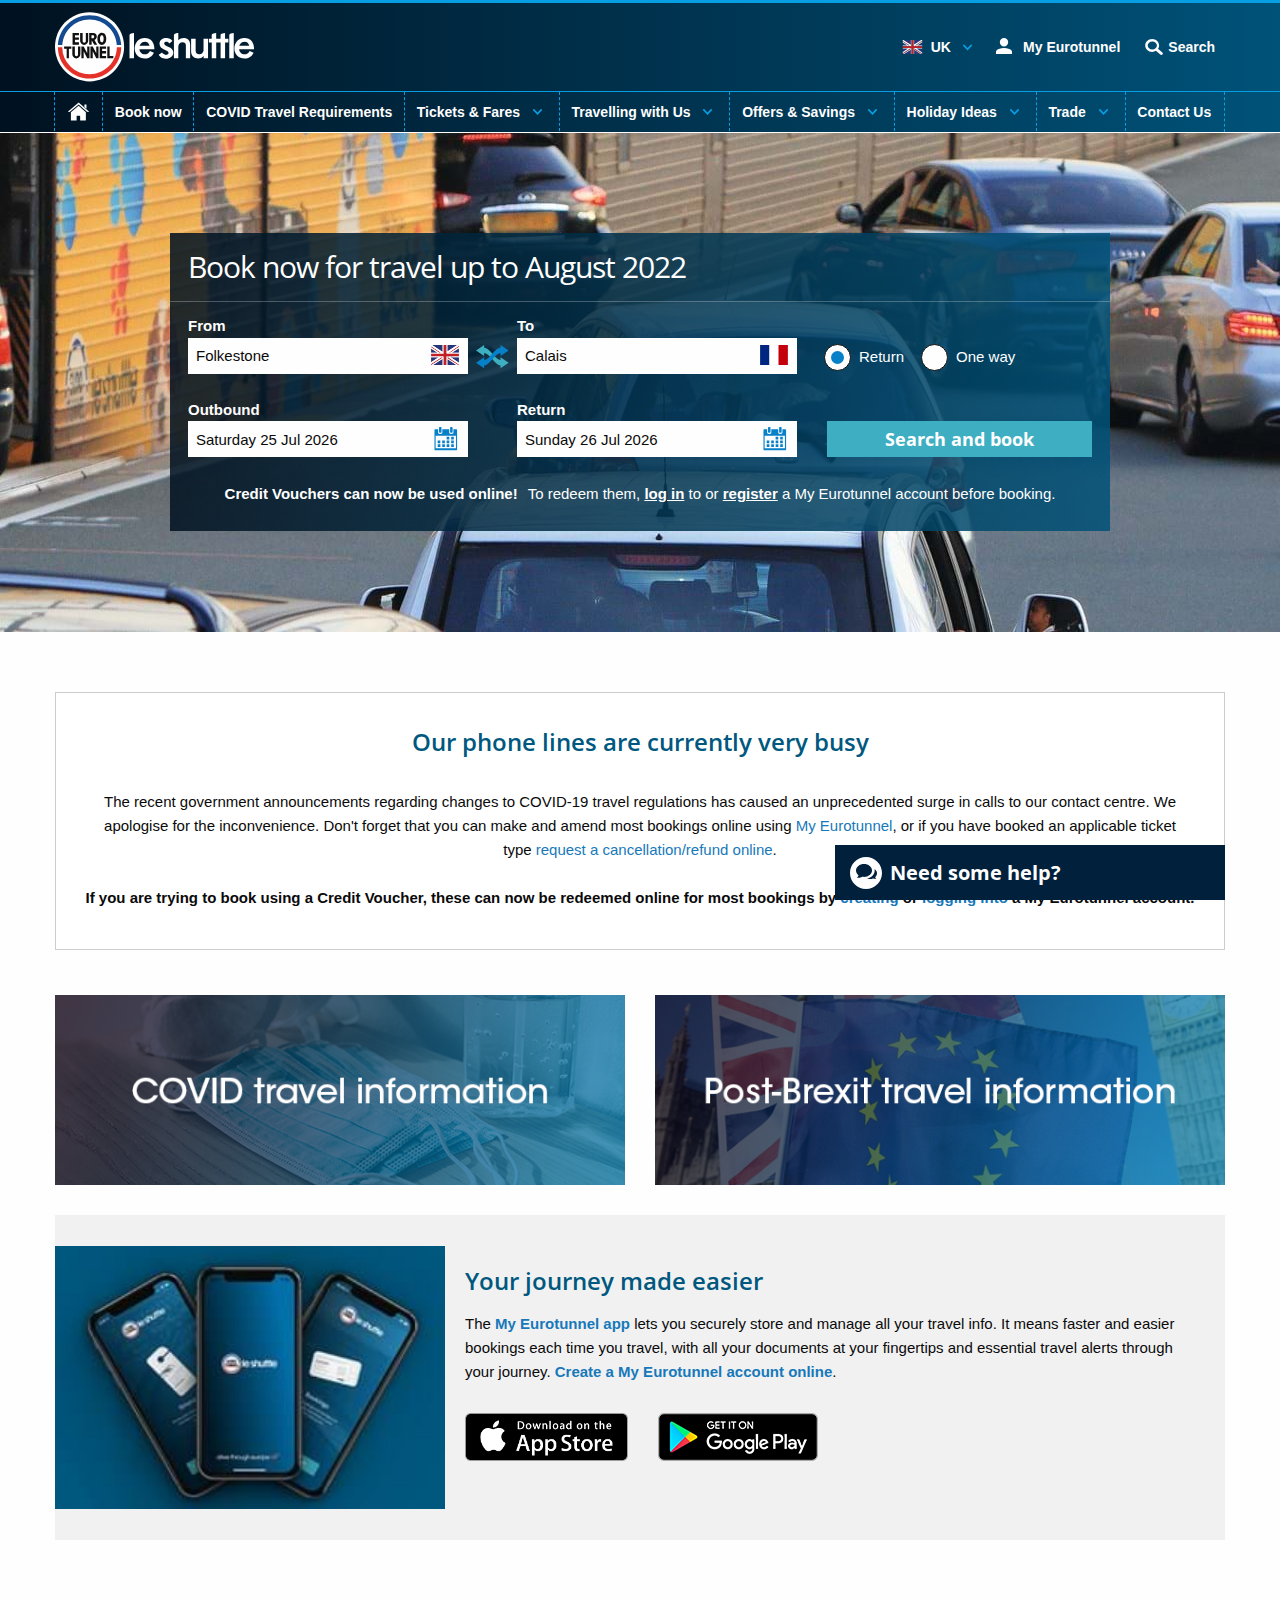
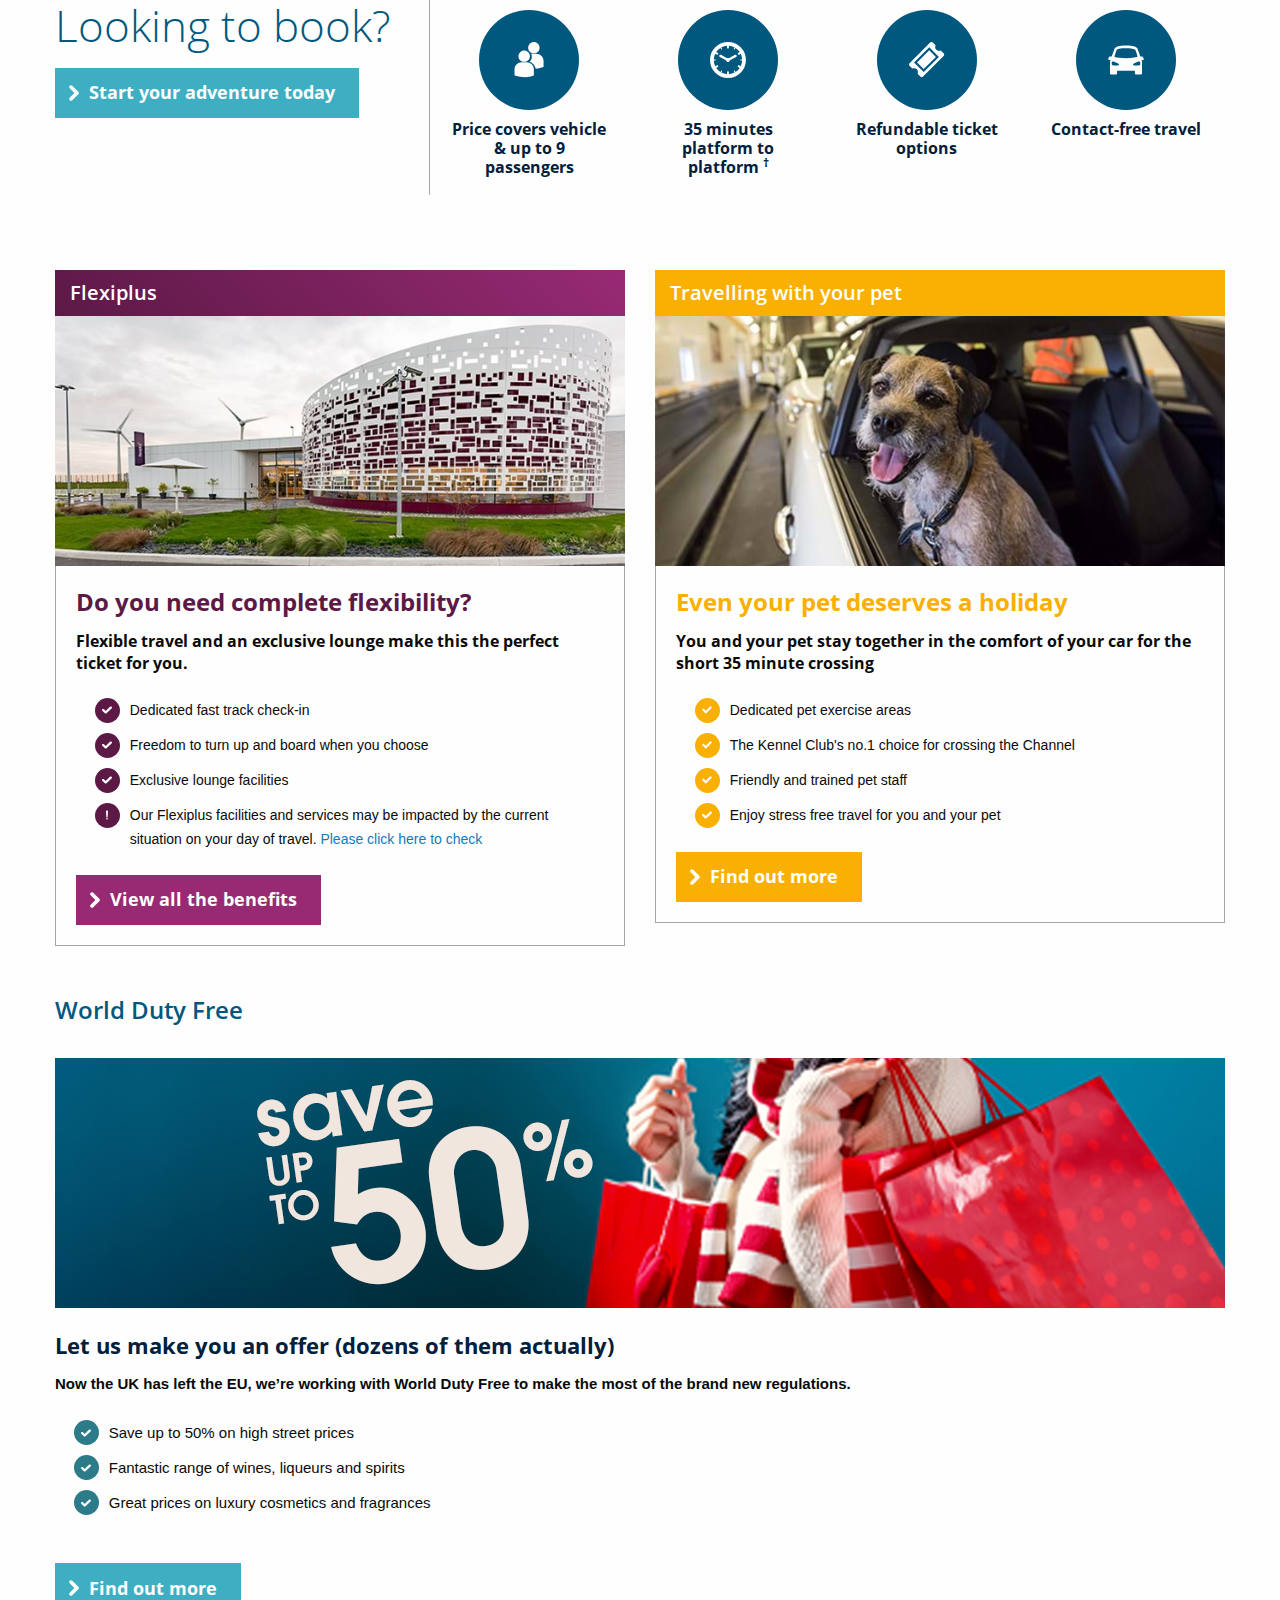
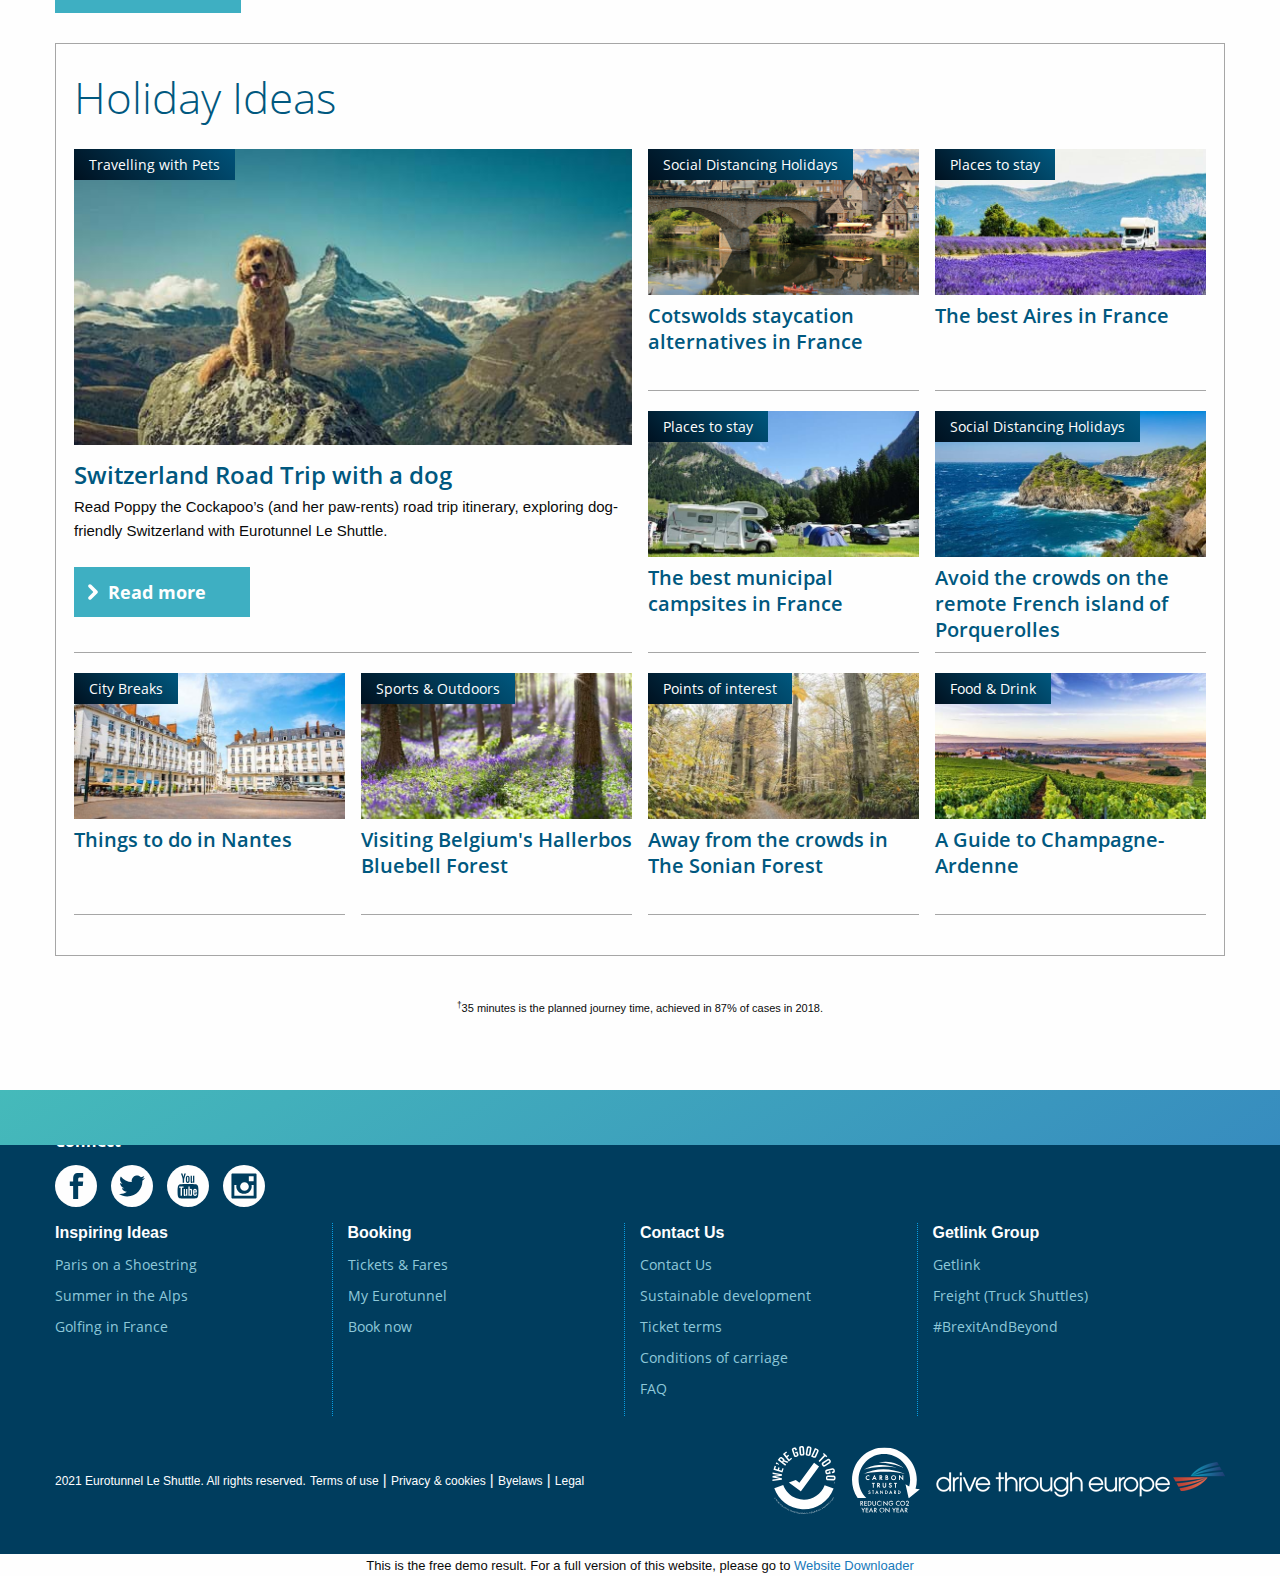
==== index.html @ 90cab3fa "first commit" ====
<!DOCTYPE html>
<html lang="en-GB" 
      xmlns="http://www.w3.org/1999/xhtml"
      prefix="og: http://ogp.me/ns# fb: http://ogp.me/ns/fb#">
<head>
<meta http-equiv="Content-Type" content="text/html; charset=UTF-8"/>
<meta name="viewport" content="width=device-width, initial-scale=1.0" /><meta http-equiv="X-UA-Compatible" content="IE=Edge" /><meta name="format-detection" content="telephone=no" /><meta property="og:site_name" content="Eurotunnel Le Shuttle" /><meta property="og:title" content="Eurotunnel: Folkestone To Calais In 35 Minutes. Book Now!" /><meta property="og:type" content="article" /><meta property="og:image" content="media/general/journey/latest-travel-uk-v2.jpg" /><meta property="og:url" content="https://www.eurotunnel.com/uk/" /><meta property="og:description" content="Travel with Eurotunnel Le Shuttle - Folkestone to Calais in just 35 minutes. Up to 4 shuttles per hour, and direct motorway access. Book now from just £31 per car, each way" /><link rel="canonical" href="https://www.eurotunnel.com/uk/"><link id="ctl00_lnkCssFile" rel="stylesheet" type="text/css" href="cmspages/getresource.ashx_stylesheetfile_/sitefiles/css/main.min.css" /><link href="cmspages/getresource.ashx_stylesheetname_et_v_32.6.css" rel="stylesheet" type="text/css" />
<link href="cmspages/getresource.ashx_stylesheetname_minibanners_v_1.2.css" rel="stylesheet" type="text/css" /><link href="api/css/theme.css" rel="stylesheet" type="text/css" /><link rel="apple-touch-icon" sizes="180x180" href="apple-touch-icon.png" /><link rel="icon" type="image/png" sizes="32x32" href="favicon-32x32.png" /><link rel="icon" type="image/png" sizes="16x16" href="favicon-16x16.png" /><link rel="manifest" href="manifest.json" /><link rel="mask-icon" href="safari-pinned-tab.svg" color="#5bbad5" /><meta name="msapplication-TileColor" content="#2b5797" /><meta name="theme-color" content="#ffffff" /><title>
	Eurotunnel: Folkestone To Calais In 35 Minutes. Book Now!
</title><meta name="description" content="Quickest, easiest, and most eco-friendly way to cross the channel. No luggage restrictions with up to 4 departures an hour. Start your adventure today!"/><meta name="keywords" content=""/>
    <script>
        window.dataLayer = window.dataLayer || [];
    </script>
    <meta name="google-site-verification" content="O6Q3jPBZ9xXnKubY2IBlJPtrCmon___-gdAb2Wm9kh4" />
<meta name="p:domain_verify" content="b9fbed8a61231e82e754fa7f72563bfc"/>
<meta name="facebook-domain-verification" content="cqqi7ptyhsb5zeboj36yuzmw6odon6" />
<script>
  (function(i,s,o,g,r,a,m){i['GoogleAnalyticsObject']=r;i[r]=i[r]||function(){
  (i[r].q=i[r].q||[]).push(arguments)},i[r].l=1*new Date();a=s.createElement(o),
  m=s.getElementsByTagName(o)[0];a.async=1;a.src=g;m.parentNode.insertBefore(a,m)
  })(window,document,'script','https://www.google-analytics.com/analytics.js','ga');
  ga('create', 'UA-20409135-1', 'auto', {allowLinker: true});
  ga('require', 'GTM-P5PJ2TJ');
</script>
<script>(function(w,d,s,l,i){w[l]=w[l]||[];w[l].push({'gtm.start':
new Date().getTime(),event:'gtm.js'});var f=d.getElementsByTagName(s)[0],
j=d.createElement(s),dl=l!='dataLayer'?'&l='+l:'';j.async=true;j.src=
'https://www.googletagmanager.com/gtm.js?id='+i+dl;f.parentNode.insertBefore(j,f);
})(window,document,'script','dataLayer','GTM-MZVKGJF');</script><style>
.hero-banner-mobile-button a {
  margin: 0 0 30px;
}
 .embed-container-desktop {
    position: relative;
    padding-bottom: 26.0416666667%;
    height: 0;
    overflow: hidden;
    max-width: 100%;
  }
  .embed-container-desktop iframe,
  .embed-container-desktop object,
  .embed-container-desktop embed {
    position: absolute;
    top: 0;
    left: 0;
    width: 100%;
    height: 100%;
  }
 .embed-container-mobile {
    position: relative;
    padding-bottom: 43.72652141247183%;
    height: 0;
    overflow: hidden;
    max-width: 100%;
  }
  .embed-container-mobile iframe,
  .embed-container-mobile object,
  .embed-container-mobile embed {
    position: absolute;
    top: 0;
    left: 0;
    width: 100%;
    height: 100%;
  }
</style>
    <script type="text/javascript">
var sdkInstance="appInsightsSDK";window[sdkInstance]="appInsights";var aiName=window[sdkInstance],aisdk=window[aiName]||function(e){
  function n(e){t[e]=function(){var n=arguments;t.queue.push(function(){t[e].apply(t,n)})}}var t={config:e};t.initialize=!0;var i=document,a=window;setTimeout(function(){var n=i.createElement("script");n.src=e.url||"next/ai.2.min.js",i.getElementsByTagName("script")[0].parentNode.appendChild(n)});try{t.cookie=i.cookie}catch(e){}t.queue=[],t.version=2;for(var r=["Event","PageView","Exception","Trace","DependencyData","Metric","PageViewPerformance"];r.length;)n("track"+r.pop());n("startTrackPage"),n("stopTrackPage");var s="Track"+r[0];if(n("start"+s),n("stop"+s),n("setAuthenticatedUserContext"),n("clearAuthenticatedUserContext"),n("flush"),!(!0===e.disableExceptionTracking||e.extensionConfig&&e.extensionConfig.ApplicationInsightsAnalytics&&!0===e.extensionConfig.ApplicationInsightsAnalytics.disableExceptionTracking)){n("_"+(r="onerror"));var o=a[r];a[r]=function(e,n,i,a,s){var c=o&&o(e,n,i,a,s);return!0!==c&&t["_"+r]({message:e,url:n,lineNumber:i,columnNumber:a,error:s}),c},e.autoExceptionInstrumented=!0}return t
  }({
      instrumentationKey:"cc3d8f62-c020-47be-acab-34cf6ae257fd"
  });
window[aiName]=aisdk,aisdk.queue&&0===aisdk.queue.length&&aisdk.trackPageView({});
</script>
<!-- Start of eurotunnel Zendesk Widget script -->
<script id="ze-snippet" src="ekr/snippet.js"> </script>
<!-- End of eurotunnel Zendesk Widget script --><script type="application/ld+json">{"@context": "https://schema.org","@type": "WebSite","url": "https://www.eurotunnel.com/","potentialAction": {"@type": "SearchAction","target": "https://www.eurotunnel.com/uk/search/?term={search_term_string}","query-input": "required name=search_term_string"}}</script><script type="text/javascript">var appInsights=window.appInsights||function(config){function t(config){i[config]=function(){var t=arguments;i.queue.push(function(){i[config].apply(i,t)})}}var i={config:config},u=document,e=window,o="script",s="AuthenticatedUserContext",h="start",c="stop",l="Track",a=l+"Event",v=l+"Page",r,f;setTimeout(function(){var t=u.createElement(o);t.src=config.url||"scripts/a/ai.0.js";u.getElementsByTagName(o)[0].parentNode.appendChild(t)});try{i.cookie=u.cookie}catch(y){}for(i.queue=[],r=["Event","Exception","Metric","PageView","Trace","Dependency"];r.length;)t("track"+r.pop());return t("set"+s),t("clear"+s),t(h+a),t(c+a),t(h+v),t(c+v),t("flush"),config.disableExceptionTracking||(r="onerror",t("_"+r),f=e[r],e[r]=function(config,t,u,e,o){var s=f&&f(config,t,u,e,o);return s!==!0&&i["_"+r](config,t,u,e,o),s}),i}({instrumentationKey:"cc3d8f62-c020-47be-acab-34cf6ae257fd",sdkExtension:"a"});window.appInsights=appInsights;appInsights.queue&&appInsights.queue.length===0&&appInsights.trackPageView();</script></head>
<body class="">
<span class="svg-symbols" style="display: none; max-height:0; overflow:hidden; position:absolute; top: 1000vh;"><svg version="1.1" xmlns="http://www.w3.org/2000/svg" xmlns:xlink="http://www.w3.org/1999/xlink"><symbol viewBox="0 0 28 36" id="datepicker" xmlns="http://www.w3.org/2000/svg"><path fill-rule="evenodd" d="M8.77 3.424h11.257c-.046-.982-.023-1.661.07-2.035.091-.375.39-.726.897-1.054.046-.046.07-.093.07-.14.46-.234.966-.257 1.518-.07.691.28 1.117.632 1.278 1.053.161.421.219 1.17.173 2.246h1.484c.116 0 .3.012.553.036.253.023.437.058.552.105.116.047.254.129.415.246.16.117.288.269.38.456.046 0 .115.047.207.14.184.281.276 1.077.276 2.387v27.521h-.07v.21h-.068v.211h-.07v.14h-.068v.141h-.07l-.068.07v.14a1.084 1.084 0 0 0-.277.211v.14h-.207c0 .048-.023.094-.069.141-.138 0-.23.024-.276.07v.07h-.138v.07h-.207V36H1.588v-.07h-.207v-.07h-.138v-.07h-.138v-.07H.967l-.07-.141H.692a.345.345 0 0 0-.07-.176 1.147 1.147 0 0 0-.138-.175h-.07v-.14l-.069-.07H.276v-.141l-.069-.14H.138v-.211H.07v-.21H0V5.038h.07l.206-.632c.092-.093.161-.14.207-.14v-.21c.092 0 .139-.024.139-.07v-.071H.76l.207-.21h.138v-.07h.138v-.071h.207v-.07h.207v-.07h3.108c-.046-1.077.012-1.826.173-2.247.16-.421.587-.772 1.277-1.053.553-.187 1.06-.164 1.52.07l.069.14h.138l.138.281c.046 0 .115.035.207.106.092.07.161.128.207.175.184.28.277 1.123.277 2.527zM3.6 15.3v4.5H9v-4.5H3.6zm8.1 0v4.5h5.4v-4.5h-5.4zm8.1 0v4.5h5.4v-4.5h-5.4zM3.6 21.6v4.5H9v-4.5H3.6zm8.1 0v4.5h5.4v-4.5h-5.4zm8.1 0v4.5h5.4v-4.5h-5.4zM3.6 27.9v4.5H9v-4.5H3.6zm8.1 0v4.5h5.4v-4.5h-5.4zm8.1 0v4.5h5.4v-4.5h-5.4z"/></symbol><symbol viewBox="0 0 48 35" id="depart-arrive" xmlns="http://www.w3.org/2000/svg"><g fill="none" fill-rule="evenodd"><path fill="#3DAFC1" d="M0 8.936L11.95 1v3.921c1.744 0 3.72.934 5.93 2.801a45.065 45.065 0 0 1 6.022 6.163 45.065 45.065 0 0 0 6.022 6.162c2.21 1.867 4.186 2.8 5.929 2.8v-3.92l11.95 7.935-11.95 7.937v-3.922c-1.743 0-3.72-.933-5.93-2.8a45.065 45.065 0 0 1-6.021-6.163 45.065 45.065 0 0 0-6.022-6.162c-2.21-1.867-4.186-2.801-5.93-2.801v3.921L0 8.936z"/><path fill="#FFF" d="M47.804 8.936l-11.951 7.936v-3.921c-1.743 0-3.72.934-5.93 2.8a45.065 45.065 0 0 0-6.021 6.163 45.065 45.065 0 0 1-6.022 6.162c-2.21 1.868-4.186 2.801-5.93 2.801V34.8L0 26.862l11.95-7.936v3.922c1.744 0 3.72-.934 5.93-2.801a45.065 45.065 0 0 0 6.022-6.162 45.065 45.065 0 0 1 6.022-6.163c2.21-1.867 4.186-2.8 5.929-2.8V1l11.95 7.936z"/></g></symbol><symbol viewBox="0 0 9 6" id="down-arrow-small" xmlns="http://www.w3.org/2000/svg"><defs><path id="ca" d="M1.752-1.266a.78.78 0 0 0 0 1.136L5.074 3 1.752 6.13a.78.78 0 0 0 0 1.136c.34.32.87.32 1.21 0L7.5 3 2.961-1.266a.882.882 0 0 0-1.209 0z"/></defs><use transform="matrix(0 1 1 0 1.5 -1.5)" xlink:href="#ca" fill-rule="evenodd"/></symbol><symbol viewBox="0 0 173 60" id="eurotunnel-logo" xmlns="http://www.w3.org/2000/svg"><g fill="none" fill-rule="evenodd"><path fill="#FEFEFE" d="M0 29.887C0 13.381 13.38 0 29.888 0c16.506 0 29.887 13.381 29.887 29.887 0 16.508-13.381 29.889-29.887 29.889C13.38 59.776 0 46.395 0 29.887"/><path fill="#134A90" d="M13.165 13.165c4.467-4.467 10.44-6.907 16.722-6.907 6.336 0 12.256 2.44 16.722 6.907 4.05 4.102 6.44 9.4 6.855 15.06h3.791c-.416-6.699-3.22-12.93-7.997-17.709-5.194-5.193-12.048-8.049-19.37-8.049-14.542 0-26.486 11.425-27.369 25.758H6.31c.416-5.66 2.805-10.958 6.855-15.06"/><path fill="#E53228" d="M29.888 53.516c-6.284 0-12.256-2.44-16.722-6.906A23.787 23.787 0 0 1 6.259 30.2h-3.74c.053 7.217 2.909 13.968 7.998 19.058 5.194 5.194 12.049 8.05 19.37 8.05 7.324 0 14.178-2.856 19.37-8.05 5.09-5.09 7.946-11.84 8.05-19.059h-3.791c-.155 12.88-10.697 23.317-23.628 23.317"/><path fill="#0F100F" d="M15.191 27.965h5.505v-1.972h-3.427v-2.181h3.428v-1.973h-3.428v-2.026h3.427v-1.974h-5.505z"/><path fill="#0F100F" fill-rule="nonzero" d="M38.924 22.825c0 1.402.311 3.168 1.61 3.168 1.142 0 1.557-1.351 1.557-3.168 0-1.507-.415-3.064-1.609-3.012-1.194 0-1.558 1.61-1.558 3.012m5.401 0c0 3.428-1.662 5.349-3.79 5.349-2.286 0-3.845-1.921-3.845-5.349 0-3.168 1.56-5.193 3.844-5.193 2.597 0 3.791 2.544 3.791 5.193"/><path fill="#0F100F" d="M7.869 29.524v1.973h2.232v8.206h1.923v-8.206h2.128v-1.973zM47.232 37.728v-8.205h-1.973v10.18h5.193v-1.975zM35.705 35.444l-3.064-5.92h-1.975v10.179h1.975v-5.972l3.064 5.972h1.922V29.524h-1.922zM27.863 35.444l-3.064-5.92h-1.974v10.179h1.974v-5.972l3.064 5.972h1.973V29.524h-1.973z"/><path fill="#0F100F" fill-rule="nonzero" d="M33.16 22.357c.414 0 .726-.57.726-1.246s-.312-1.246-.727-1.246h-1.61v2.492h1.61zm-1.455 5.61h-2.129V17.838s2.597-.052 3.48 0c1.038.052 2.024.416 2.492 1.194a3.286 3.286 0 0 1-1.35 4.934c.571 1.195 2.285 4 2.285 4h-2.44s-1.455-2.494-2.338-3.688v3.687zm-3.012-10.128v6.856c0 1.936-1.437 3.479-3.48 3.479-2.028 0-3.479-1.543-3.479-3.48V17.84h2.181v6.856c0 .675.21 1.66 1.402 1.66 1.193 0 1.351-.985 1.351-1.66v-6.856h2.025zm-6.751 11.685v6.855c0 1.937-1.437 3.48-3.48 3.48-2.028 0-3.478-1.543-3.478-3.48v-6.855h2.18v6.855c0 .675.21 1.663 1.403 1.663 1.192 0 1.35-.988 1.35-1.663v-6.855h2.025z"/><path fill="#FEFEFE" fill-rule="nonzero" d="M81.778 28.848s-.681-3.415-3.905-3.415c-3.568 0-4.667 3.415-4.667 3.415h8.572zm4.135 3.112h-12.86c0 2.466 2.163 4.363 4.554 4.363 2.163 0 3.49-1.139 4.549-2.922l3.378 1.518c-1.367 3.148-4.325 5.008-7.737 5.008-5.161 0-8.88-3.452-8.88-8.687 0-4.972 3.53-9.107 8.65-9.107 5.614 0 8.385 4.021 8.385 9.295 0 .23 0 .38-.04.532zm10.021 8.158c-1.526 0-3.093-.381-4.339-1.253-.482-.341-1.847-1.556-1.928-2.086l2.972-1.934c.683 1.099 1.889 1.97 3.295 1.97 1.126 0 2.329-.567 2.329-1.783 0-2.806-7.872-2.313-7.872-7.815 0-3.34 2.852-4.971 6.105-4.971 1.607 0 4.377 1.025 5.061 2.504l-2.57 2.125c-.642-.758-1.647-1.366-2.692-1.366-.883 0-1.887.417-1.887 1.404 0 2.92 7.913 2.467 7.913 7.779 0 3.375-3.013 5.426-6.387 5.426zm72.086-11.27s-.684-3.415-3.908-3.415c-3.566 0-4.666 3.415-4.666 3.415h8.574zm4.136 3.112h-12.862c0 2.466 2.162 4.363 4.553 4.363 2.162 0 3.489-1.139 4.553-2.922l3.376 1.518c-1.366 3.148-4.325 5.008-7.74 5.008-5.16 0-8.878-3.452-8.878-8.687 0-4.972 3.528-9.107 8.65-9.107 5.616 0 8.386 4.021 8.386 9.295 0 .23 0 .38-.038.532zm-60.83-9.714c-1.782 0-3.376.722-4.666 2.011v-6.42h-.017c-1.667.008-3.22.482-3.778 1.472V39.7h3.795v-9.942c0-2.314 1.518-3.946 3.795-3.946 1.63 0 2.73 1.025 2.73 2.694V39.7h3.719V27.976c0-3.53-2.163-5.73-5.578-5.73zm35.757.57v-4.977h-.016c-1.749.008-3.37.586-3.853 1.61v3.367h-3.795v-4.977h-.017c-1.746.008-3.368.584-3.852 1.61v3.367h-2.446v3.226h2.483v13.657h3.871V26.042h3.793v13.657h3.87V26.042h2.847v-3.226h-2.885zm7.538-4.978h-.017c-1.748.008-3.37.586-3.854 1.611V39.7h3.87l.001-21.862zm-86.291 0h-.017c-1.748.008-3.371.586-3.853 1.611L64.459 39.7h3.871V17.838zM128.583 39.7l.037-1.898c-1.138 1.518-2.996 2.126-4.854 2.126-3.112 0-6.035-2.029-6.035-6.257V22.816h3.91v10.227c0 2.287 1.48 3.318 3.11 3.318 1.86 0 3.72-1.707 3.72-3.604v-9.941h3.905V39.7h-3.793z"/><path fill="#0F100F" d="M38.664 39.7h5.535v-1.981l-3.447-.001v-2.194h3.449v-1.982h-3.449v-2.037h3.447V29.52h-5.535z"/></g></symbol><symbol viewBox="0 0 24 25" id="ffn-calendar" xmlns="http://www.w3.org/2000/svg"><path d="M22.69 24.223H.908a.878.878 0 0 1-.645-.263.874.874 0 0 1-.263-.643V3.147c0-.254.088-.469.263-.644a.878.878 0 0 1 .645-.262H3.82v3.624c0 .381.16.715.478 1.001.319.286.7.43 1.147.43h1.098a1.66 1.66 0 0 0 1.147-.43c.318-.286.477-.62.477-1.001V2.241h7.213v3.624c0 .381.16.715.478 1.001.319.286.7.43 1.147.43h1.146c.414 0 .78-.144 1.099-.43.318-.286.477-.62.477-1.001V2.241h2.962a.8.8 0 0 1 .621.262.92.92 0 0 1 .239.644v20.17a.92.92 0 0 1-.239.643.8.8 0 0 1-.62.263zm-.334-2.337V9.441c0-.19-.08-.286-.24-.286H1.482c-.191 0-.287.095-.287.286v12.445c0 .191.096.286.287.286h20.636c.16 0 .239-.095.239-.286zm-4.92-3.814h2.722v2.765h-2.722v-2.765zm-.048-7.82h2.723v2.718h-2.723v-2.718zm2.723 6.628H17.34v-2.766h2.77v2.766zm-7.405 1.192h2.771v2.765h-2.77v-2.765zm-.047-7.82h2.77v2.718h-2.77v-2.718zm2.77 6.628h-2.77v-2.766h2.77v2.766zm-7.356 1.192h2.77v2.765h-2.77v-2.765zm-.048-3.958h2.77v2.766h-2.77v-2.766zm-4.633 3.958h2.77v2.765h-2.77v-2.765zm-.048-3.958h2.723v2.766H3.344v-2.766zm14.808-8.249h-1.146c-.478 0-.717-.19-.717-.572V.573c0-.382.239-.573.717-.573h1.146c.478 0 .717.19.717.572v4.72c0 .382-.24.573-.717.573zm-11.608 0H5.446c-.478 0-.717-.19-.717-.572V.573C4.73.19 4.968 0 5.446 0h1.098c.51 0 .765.19.765.572v4.72c0 .382-.255.573-.765.573z" fill-rule="evenodd"/></symbol><symbol viewBox="0 0 33 24" id="ffn-depart-arrive" xmlns="http://www.w3.org/2000/svg"><g fill="none"><path fill="#3DAFC1" d="M0 5.438L8.173 0v2.687c1.192 0 2.544.64 4.055 1.92a30.851 30.851 0 0 1 4.119 4.221 30.851 30.851 0 0 0 4.119 4.222c1.51 1.28 2.863 1.92 4.054 1.92v-2.687l8.174 5.438-8.174 5.437v-2.687c-1.191 0-2.543-.64-4.054-1.919a30.851 30.851 0 0 1-4.119-4.222 30.851 30.851 0 0 0-4.119-4.222c-1.51-1.28-2.863-1.92-4.055-1.92v2.687L0 5.438z"/><path fill="#0680C8" d="M32.694 5.438l-8.174 5.437V8.19c-1.191 0-2.543.64-4.054 1.919a30.851 30.851 0 0 0-4.119 4.222 30.851 30.851 0 0 1-4.119 4.222c-1.51 1.28-2.863 1.92-4.055 1.92v2.686L0 17.721l8.173-5.438v2.687c1.192 0 2.544-.64 4.055-1.92a30.851 30.851 0 0 0 4.119-4.222 30.851 30.851 0 0 1 4.119-4.222c1.51-1.28 2.863-1.92 4.054-1.92V0l8.174 5.438z"/></g></symbol><symbol id="flag-fra" viewBox="0 0 8.9 6.4" xml:space="preserve" xmlns="http://www.w3.org/2000/svg"><style>.gst0{fill:#012681}.gst1{fill:#fff}.gst2{fill:#c4000c}</style><path class="gst0" d="M0 0h3v6.4H0z"/><path class="gst1" d="M3 0h3v6.4H3z"/><path class="gst2" d="M5.9 0h3v6.4h-3z"/></symbol><symbol id="flag-ned" viewBox="0 0 8.9 6.4" xml:space="preserve" xmlns="http://www.w3.org/2000/svg"><style>.hst0{fill:#c4000c}.hst1{fill:#fff}.hst2{fill:#273579}</style><path class="hst0" d="M0 0h8.9v2.1H0z"/><path class="hst1" d="M0 2.1h8.9v2.1H0z"/><path class="hst2" d="M0 4.3h8.9v2.1H0z"/></symbol><symbol id="flag-uk" viewBox="0 0 8.9 6.4" xml:space="preserve" xmlns="http://www.w3.org/2000/svg"><style>.ist0{fill:#273579}.ist1{fill:#c32026}.ist2{fill:#fff}.ist3{fill:#e4e4e4}</style><path class="ist0" d="M.6 6.4h3.1v-2zM8.4 0H5.2v2.1zM0 3.9v1.6l2.4-1.6zM0 1.1v1.4h2.1zM3.7 0H.3l3.4 2.2zM5.2 6.4h2.9L5.2 4.5zM8.9 2.5V3.9H6.3l2.6 1.8V1L6.6 2.5z"/><path class="ist1" d="M3.3 3.9L0 6.1v.3h.1l3.6-2.3v-.2zM8.9.6V.2L5.6 2.5h.5zM0 .4v.3l2.6 1.8h.6zM5.2 3.9v.3l3.4 2.2h.3v-.2L5.4 3.9z"/><path class="ist2" d="M8.9 0h-.5L5.2 2.1V0h-.3v2.8h4v-.3H6.6L8.9 1V.6L6.1 2.5h-.5L8.9.2z"/><path class="ist3" d="M3.8 3.6zM4.9 3.6z"/><path class="ist2" d="M3.8 3.6H0v.3h2.4L0 5.5v.6l3.3-2.2h.4v.2L.1 6.4h.5l3.1-2v2H4V3.6zM3.7 0v2.2L.3 0H0v.4l3.2 2.1h-.6L0 .7v.4l2.1 1.4H0v.3h4V0zM5.4 3.9l3.5 2.3v-.5L6.3 3.9h2.6v-.3h-4v2.8h.3V4.5l2.9 1.9h.5L5.2 4.2v-.3z"/><path class="ist1" d="M6.1 2.8H4.9V0H4v2.8H0v.8h4V6.4h.9V3.6h4v-.8z"/></symbol><symbol viewBox="0 0 34 30" id="home" xmlns="http://www.w3.org/2000/svg"><path fill-rule="evenodd" d="M26.546 3.676h3.358v6.715l-3.358-2.765v-3.95zm3.621 11.39L17.263 3.742l-13.76 11.39c-.702.57-1.327.856-1.876.856-.549 0-.933-.154-1.152-.461l-.33-.395L17.264.318l16.591 14.748a4.607 4.607 0 0 1-.362.46c-.153.176-.548.286-1.185.33-.636.044-1.35-.22-2.14-.79zm-1.25 1.053v12.575c0 .615-.308.922-.922.922h-8.296v-6.781c.044-.747-.373-1.12-1.25-1.12h-3.49c-.351 0-.603.088-.757.264-.154.175-.23.35-.23.526v.33l-.066 6.78c-5.048.045-7.879.067-8.493.067-.22 0-.384-.066-.494-.198a.619.619 0 0 1-.165-.395l-.066-.197V16.119l12.51-10.27 11.719 10.27z"/></symbol><symbol viewBox="0 0 21 21" id="icon-account" xmlns="http://www.w3.org/2000/svg"><path fill-rule="evenodd" d="M14.396 9.396C13.326 10.466 12.028 11 10.5 11s-2.826-.535-3.896-1.604C5.534 8.326 5 7.028 5 5.5s.535-2.826 1.604-3.896C7.674.534 8.972 0 10.5 0s2.826.535 3.896 1.604C15.466 2.674 16 3.972 16 5.5s-.535 2.826-1.604 3.896zM3.609 14.5c2.407-1 4.703-1.5 6.891-1.5 2.188 0 4.484.49 6.89 1.472 2.407.982 3.61 2.269 3.61 3.861V21H0v-2.667c0-1.592 1.203-2.87 3.61-3.833z"/></symbol><symbol viewBox="0 0 22 20" id="icon-search" xmlns="http://www.w3.org/2000/svg"><path fill-rule="evenodd" d="M3.143 8c0-2.757 2.584-5 5.762-5 3.177 0 5.762 2.243 5.762 5s-2.585 5-5.762 5c-3.178 0-5.762-2.243-5.762-5M21.4 16.96l-5.325-4.62c.847-1.242 1.345-2.708 1.345-4.282C17.421 3.615 13.514 0 8.711 0 3.908 0 0 3.615 0 8.058s3.908 8.058 8.71 8.058a9.165 9.165 0 0 0 4.687-1.276l5.403 4.686c.763.662 1.973.626 2.688-.08a1.672 1.672 0 0 0-.087-2.486"/></symbol><symbol viewBox="0 0 28 18" id="large-arrow-down" xmlns="http://www.w3.org/2000/svg"><path fill-rule="evenodd" d="M12.99 8.782c.292.29.637.436 1.037.436.4 0 .746-.145 1.037-.436l7.475-7.639C23.12.49 23.866.161 24.776.161c.909 0 1.655.328 2.236.982.619.619.928 1.383.928 2.292a3.3 3.3 0 0 1-.928 2.346l-8.456 8.73-2.292 2.346c-.618.654-1.373.982-2.264.982-.891 0-1.646-.328-2.264-.982L9.499 14.51.988 5.78A3.298 3.298 0 0 1 .06 3.435c0-.91.31-1.673.928-2.292C1.606.49 2.36.161 3.252.161c.89 0 1.646.328 2.264.982l7.475 7.639z"/></symbol><symbol viewBox="0 0 18 30" id="large-arrow-left" xmlns="http://www.w3.org/2000/svg"><path fill-rule="evenodd" d="M9.171 13.914c-.266.267-.4.61-.4 1.029 0 .419.134.78.4 1.085l7.542 7.656c.648.61.971 1.371.971 2.286 0 .914-.323 1.695-.971 2.342-.647.648-1.41.971-2.285.971-.876 0-1.638-.323-2.286-.97L3.515 19.57 1.23 17.285C.62 16.675.316 15.915.316 15c0-.914.304-1.695.914-2.342l2.285-2.286 8.627-8.741a3.225 3.225 0 0 1 2.286-.914c.876 0 1.638.304 2.285.914.648.647.971 1.419.971 2.314s-.323 1.666-.971 2.314l-7.542 7.655z"/></symbol><symbol viewBox="0 0 18 28" id="large-arrow-right" xmlns="http://www.w3.org/2000/svg"><path fill-rule="evenodd" d="M8.81 15.035c.29-.29.435-.645.435-1.062 0-.418-.145-.753-.436-1.008l-7.568-7.46c-.617-.617-.926-1.37-.926-2.26 0-.889.309-1.642.926-2.259A3.258 3.258 0 0 1 3.555.06c.89 0 1.66.309 2.314.926l8.603 8.495 2.287 2.232c.617.617.926 1.37.926 2.26 0 .89-.309 1.642-.926 2.26l-2.287 2.286-8.603 8.495a3.258 3.258 0 0 1-2.314.926c-.89 0-1.66-.309-2.314-.926-.617-.617-.926-1.37-.926-2.26 0-.89.309-1.642.926-2.26l7.568-7.46z"/></symbol><symbol viewBox="0 0 28 18" id="large-arrow-up" xmlns="http://www.w3.org/2000/svg"><path fill-rule="evenodd" d="M15.01 9.218c-.255-.29-.592-.436-1.01-.436-.418 0-.773.145-1.064.436l-7.42 7.639c-.618.654-1.373.982-2.264.982-.891 0-1.646-.328-2.264-.982-.619-.619-.928-1.383-.928-2.292 0-.91.31-1.691.928-2.346l8.51-8.73 2.238-2.346C12.354.49 13.109.161 14 .161c.891 0 1.646.328 2.264.982l2.237 2.346 8.511 8.73c.619.655.928 1.437.928 2.346 0 .91-.31 1.673-.928 2.292-.618.654-1.373.982-2.264.982-.89 0-1.646-.328-2.264-.982l-7.475-7.639z"/></symbol><symbol viewBox="0 0 25 35" id="marker-with-hole" xmlns="http://www.w3.org/2000/svg"><path fill-rule="evenodd" d="M11.401 0h1.992c.137.046.32.068.55.068.137.046.331.092.583.137.252.046.447.068.584.068h.206v.069h.206l.069.068h.206v.07h.274v.068h.206v.068h.207v.069h.206v.068h.206V.82h.206v.07h.137v.068h.137c0 .046.023.068.07.068h.068l.068.069h.138v.068h.068l.07.068h.068c.046 0 .069.012.069.035 0 .022.022.034.068.034h.069v.068h.137c.046.046.092.069.138.069v.068h.137v.068c.046 0 .092.023.137.069.046 0 .069.022.069.068h.137v.068h.069v.069h.137v.068h.138v.068h.068v.069h.138v.068h.068c0 .046.023.068.07.068l.068.069h.069v.068h.068v.069h.069v.068h.069c.045 0 .068.023.068.068.046 0 .069.023.069.069h.069l.068.068h.069v.068h.069c0 .046.023.069.068.069l.069.068h.069c0 .046.023.091.068.137l.07.068h.068v.069c.091 0 .137.045.137.136.046.046.115.103.206.171.092.069.16.125.206.171l.344.342c.045 0 .068.023.068.068 0 .046.023.091.069.137h.069v.068c.045 0 .068.023.068.069l.069.068v.068h.069c0 .046.023.069.068.069 0 .045.023.068.07.068v.068h.068v.069l.137.137v.068c.046 0 .069.023.069.068.046 0 .068.023.068.069v.068h.07v.068h.068v.137h.069V5.4h.068v.137h.069v.068h.069v.137h.068v.069h.069v.068c0 .045.023.068.069.068v.069h.068v.136l.069.069c.046.045.069.09.069.136l.068.069v.068h.069v.137h.069v.137h.068v.136h.07v.137h.068v.137h.068v.068c0 .046.023.068.07.068v.206h.068v.136h.068v.137h.07v.205h.068v.137h.069v.068c.091.365.183.638.274.82v.137h.069v.274c.046 0 .069.045.069.136v.205c.091.183.137.365.137.547v.069h.069v.41h.068v.547H25v2.324h-.069v.342c-.045.045-.068.16-.068.341v.069h-.069v.137a.302.302 0 0 1-.034.136.302.302 0 0 0-.035.137v.137h-.068v.205c0 .045-.023.09-.07.136-.182.639-.342 1.117-.48 1.436v.137h-.069v.136h-.068v.137c-.092.228-.24.581-.447 1.06a9.429 9.429 0 0 1-.515 1.06v.068h-.068v.136h-.07v.137h-.068v.137l-.068.068v.069h-.07v.136h-.068v.137h-.069v.137l-.068.068v.068h-.069v.137h-.069v.069h-.068v.136h-.069v.137h-.069v.137h-.068v.136h-.069v.137h-.069v.068l-.068.069v.068h-.069v.137l-.069.068v.069h-.068v.068c0 .046-.023.068-.07.068v.069l-.068.068c0 .046-.023.091-.068.137 0 .045-.023.068-.07.068v.137h-.068v.068c-.046 0-.068.023-.068.069v.068l-.138.137v.136h-.069v.069l-.068.068v.068h-.069v.069l-.069.068v.069h-.068v.068c0 .045-.023.068-.069.068v.069h-.069v.136h-.068v.137h-.069v.068l-.069.069v.068h-.068v.069l-.069.068v.068l-.069.069v.068h-.068v.137h-.07v.068l-.136.137v.068h-.07v.137h-.068v.137h-.068v.068h-.07v.068l-.068.069v.068c-.046 0-.069.023-.069.068v.069h-.068v.068h-.069v.068c0 .046-.023.069-.069.069v.068h-.068v.137h-.069v.068c-.046 0-.069.023-.069.069v.068h-.068v.068h-.069v.137h-.069v.137h-.068v.068h-.069v.137h-.069v.068h-.068v.069l-.069.068v.068h-.069v.069l-.068.068v.068h-.07v.137h-.068v.068h-.068v.069h-.07v.136h-.068v.069l-.068.068c0 .046-.023.069-.07.069v.068h-.068v.137c-.046 0-.069.022-.069.068h-.068v.068l-.069.069v.068h-.069v.137h-.068c0 .045-.023.068-.069.068v.069h-.069v.136h-.068v.069c-.046 0-.069.022-.069.068h-.069v.137l-.137.136v.069h-.069v.136h-.068v.069h-.07v.068h-.068v.137h-.068v.068h-.07v.069l-.136.136v.069l-.07.068v.068h-.068v.069h-.069v.068l-.068.068v.069h-.069v.068h-.069v.137h-.068v.068h-.069v.069c-.046 0-.069.022-.069.068l-.068.068v.069h-.069v.068h-.069v.137h-.068v.068h-.069v.137h-.069v.068h-.068v.069l-.138.136c0 .046-.023.069-.068.069v.068c-.046 0-.07.023-.07.068l-.068.069v.068h-.068v.068h-.07v.137h-.068v.069h-.069v.068h-.068v.068h-.069v.137h-.069v.068h-.068v.137h-.069v.068h-.069v.069h-.068v.068h-.069v.137h-.069v.068h-.068v.069h-.069v.068l-.069.068v.069h-.068v.068l-.138.137c0 .045-.023.068-.068.068v.068l-.138.137v.069h-.068v.068h-.07v.068h-.068v.069l-.137.136v.069l-.138.136v.069h-.068v.068h-.069v.068c-.046 0-.069.023-.069.069l-.137.137c0 .045-.023.068-.069.068v.068h-.068v.069L12.5 35l-.069-.068v-.069h-.068v-.068c-.046 0-.069-.023-.069-.068-.046 0-.069-.023-.069-.069l-.137-.137v-.068h-.069v-.068h-.068v-.069l-.07-.068c0-.046-.022-.068-.068-.068v-.069l-.137-.136v-.069h-.069v-.068h-.069v-.068h-.068v-.07c-.046 0-.069-.023-.069-.068l-.069-.069v-.068l-.068-.068c-.046 0-.069-.023-.069-.069l-.069-.068c0-.046-.023-.068-.068-.068v-.069l-.069-.068v-.068h-.069v-.069h-.068v-.068h-.069v-.137h-.069v-.068h-.068v-.069h-.07v-.068h-.068v-.137h-.068v-.068h-.07v-.137h-.068v-.068h-.068v-.068h-.07v-.069h-.068v-.137h-.069v-.068H9.96v-.068l-.138-.137c0-.046-.022-.068-.068-.068v-.069l-.069-.068c0-.046-.023-.068-.069-.068v-.069h-.068v-.068h-.069v-.137H9.41v-.068h-.068v-.137h-.069v-.068h-.069v-.069h-.068v-.068l-.07-.068v-.069h-.068v-.068H8.93v-.137h-.07v-.068h-.068v-.069l-.068-.068v-.068h-.07v-.069h-.068v-.136h-.069v-.069h-.068v-.068l-.069-.068v-.069h-.07v-.068h-.068v-.137h-.069v-.068h-.069v-.069h-.068v-.136h-.069v-.069l-.137-.136v-.069h-.07v-.068l-.069-.068v-.069h-.068v-.137h-.07v-.068c-.045 0-.068-.023-.068-.068l-.068-.069v-.068h-.07v-.068H7.28v-.137h-.068c0-.046-.023-.068-.07-.068v-.069h-.068v-.136l-.137-.137v-.069h-.069v-.068l-.069-.068v-.069h-.068v-.068h-.069v-.137h-.069v-.068l-.068-.068v-.069h-.069v-.068c-.046 0-.069-.023-.069-.068v-.069H6.32v-.068h-.07v-.137h-.069v-.068h-.068v-.137h-.069v-.137h-.069v-.068h-.068v-.068l-.07-.069v-.068H5.77v-.069h-.068v-.136l-.138-.137v-.068h-.068v-.069c0-.045-.023-.068-.07-.068v-.068l-.068-.069v-.068h-.069v-.068H5.22v-.137h-.07v-.137h-.069v-.068l-.137-.137v-.068h-.069v-.137h-.068v-.068c0-.046-.023-.069-.069-.069v-.068c-.046 0-.069-.023-.069-.069v-.068h-.068v-.068l-.069-.069v-.068h-.069v-.068c0-.046-.023-.069-.068-.069v-.068l-.07-.068v-.069c-.045 0-.068-.023-.068-.068v-.068H4.19v-.069l-.07-.068v-.069h-.068v-.068c0-.045-.023-.068-.068-.068V22.9h-.07v-.136l-.068-.069c0-.045-.023-.068-.069-.068v-.068l-.068-.069v-.068H3.64v-.137l-.069-.068c-.045-.046-.068-.091-.068-.137l-.069-.068v-.069l-.137-.136v-.069c0-.045-.023-.068-.069-.068v-.137h-.069v-.068c-.045 0-.068-.023-.068-.069v-.068h-.069v-.137h-.069v-.136h-.068v-.137h-.07v-.137h-.068v-.136H2.68v-.069h-.07v-.137h-.068v-.068c0-.045-.023-.068-.068-.068v-.137h-.07v-.137h-.068v-.136h-.069v-.137h-.068v-.137H2.13v-.068c0-.046-.023-.069-.069-.069 0-.09-.022-.136-.068-.136v-.069l-.069-.068v-.137h-.069v-.136h-.068v-.137h-.069v-.205h-.069v-.069l-.068-.068v-.068l-.069-.069v-.136c-.046 0-.069-.023-.069-.069v-.068c-.045 0-.068-.023-.068-.068v-.069h-.07v-.205h-.068v-.137l-.068-.068v-.068c0-.046-.023-.069-.07-.069v-.136H1.03v-.206H.962v-.136h-.07v-.137c-.045-.046-.068-.091-.068-.137 0-.09-.023-.136-.069-.136v-.137H.687v-.205H.618v-.137L.55 15.86v-.136H.481v-.137l-.069-.068v-.206H.343v-.136a11.44 11.44 0 0 0-.206-.752c0-.228-.045-.524-.137-.889v-2.187h.069v-.41l.206-1.026c0-.091.023-.16.068-.205v-.205c.092-.182.138-.32.138-.41v-.137h.068V8.75h.07v-.205h.068V8.34h.068v-.205h.07v-.137h.068v-.205h.069v-.137h.068v-.205h.07v-.137h.069v-.136h.068V7.04h.069v-.137h.069v-.136h.068v-.069l.069-.068v-.137h.069c0-.045.023-.091.068-.137 0-.045.023-.09.069-.136v-.069c.046 0 .069-.022.069-.068v-.068h.068v-.069l.07-.068V5.81h.068v-.069h.068v-.137h.07v-.068h.068V5.4h.068v-.068h.07v-.137h.068v-.068l.137-.137c0-.045.023-.068.069-.068v-.068l.137-.137v-.069h.069V4.58c.046 0 .069-.023.069-.068l.068-.069h.069v-.068l.137-.137V4.17h.069c0-.046.046-.114.137-.205l.344-.342c.046-.046.114-.102.206-.17.091-.07.16-.126.206-.172 0-.09.046-.136.137-.136v-.069h.069l.069-.068c.045-.046.068-.091.068-.137h.069c.046 0 .069-.023.069-.068.045 0 .068-.023.068-.069h.069v-.068h.069l.068-.068h.07l.205-.205h.069v-.069h.068v-.068h.138v-.068c.046 0 .069-.023.069-.069h.068v-.068h.138v-.069h.068v-.068h.138v-.068h.137v-.069h.069V1.71h.137l.069-.068c.045-.046.091-.069.137-.069v-.068h.137v-.068l.138-.069h.137V1.3h.069c.046 0 .068-.012.068-.034 0-.023.023-.035.07-.035h.068v-.068h.069c.045 0 .068-.011.068-.034 0-.023.023-.034.069-.034h.069c.045-.046.091-.069.137-.069l.069-.068h.137V.889h.137V.82h.206V.752h.206V.684h.138V.615h.275V.547h.206V.479h.206V.41h.206c.137 0 .32-.034.55-.102.228-.069.388-.126.48-.171h.515c.16 0 .263-.023.31-.069h.205V0zm.532 4c-.094 0-.141.024-.141.07-.284 0-.473.024-.567.072h-.283a.544.544 0 0 1-.213.07h-.141v.071h-.284v.071h-.283v.071h-.213v.07h-.212v.072h-.142l-.07.07h-.142v.071H9.1v.071h-.142l-.07.071h-.071c-.048 0-.071.024-.071.07h-.142v.072h-.07v.07H8.32v.071h-.07v.071h-.07l-.072.071h-.141v.07h-.071v.072h-.142v.07h-.07v.071h-.072l-.141.142H7.4l-.213.212h-.07v.071h-.071l-.071.071h-.07c0 .095-.024.142-.072.142a1.52 1.52 0 0 1-.354.283 1.16 1.16 0 0 0-.141.177 1.16 1.16 0 0 1-.142.177l-.142.142v.07c-.047 0-.07.024-.07.072h-.072v.07c-.047.048-.094.071-.141.071V7.4H5.7v.07h-.07v.072h-.072v.07l-.07.071v.071h-.071v.071l-.071.07v.072h-.071v.07l-.07.071v.142h-.072v.07c-.047 0-.07.024-.07.072v.07h-.071v.142H4.92v.142h-.07v.141l-.07.071v.071h-.072v.142l-.07.07v.072l-.071.07v.142l-.071.07v.072c0 .047-.024.094-.071.141v.142h-.07v.213h-.072v.283h-.07v.283h-.071v.071c0 .189-.024.33-.071.425v.496H4v1.416c0 .048.012.13.035.248.024.118.036.201.036.248v.213h.07v.142c0 .047.012.141.036.283.024.142.036.236.036.283.047.047.07.095.07.142v.142l.071.07v.213h.071v.212h.07v.142l.072.07v.143h.07v.141c0 .047.024.071.071.071v.07c0 .048.024.072.071.072v.07c0 .048.024.071.071.071v.142h.07v.142h.072v.141h.07v.142h.071v.07h.071v.142h.071v.142h.07v.071h.072v.142h.07v.07c.048 0 .071.024.071.071v.071h.071v.071H5.7v.07h.07v.142h.072v.071c.047 0 .07.024.07.071.048.047.095.071.142.071v.07l.071.072c0 .047.024.07.07.07l.355.355v.07h.07l.143.142c0 .047.023.071.07.071l.213.212h.07v.071h.072c0 .048.023.071.07.071l.071.071c.047 0 .071.024.071.07h.07c0 .048.024.072.072.072l.07.07h.071v.071h.071l.071.071h.07v.071h.072l.07.07h.071v.072h.142v.07h.07c.048 0 .072.024.072.071h.141v.071c.048 0 .095.024.142.071h.07l.072.07h.141v.072H9.1v.07h.142v.071h.212v.071h.142c.047.047.094.071.142.071h.07v.07h.213v.072h.141c.095 0 .166.023.213.07h.213v.071h.212c.094 0 .224.012.39.036.165.023.295.059.39.106h2.124v-.07h.354v-.072h.354v-.07h.213c.047-.048.118-.071.213-.071h.141v-.071h.213v-.071h.141v-.07h.071l1.063-.426v-.07h.141v-.072h.142v-.07h.142v-.071h.07v-.071h.071c.048 0 .071-.024.071-.07h.071c0-.048.024-.072.07-.072h.072v-.07h.07l.142-.142h.071c0-.047.024-.071.07-.071l.142-.142h.071v-.07h.071c0-.048.024-.071.071-.071l.354-.354h.071v-.071l.354-.354v-.071l.142-.071v-.071c.047 0 .07-.024.07-.07l.072-.072h.07v-.07h.071v-.071c0-.048.024-.071.071-.071V17.6h.07v-.142h.072c0-.047.023-.07.07-.07v-.071h.071v-.142h.071v-.07h.071v-.143h.07v-.141h.072v-.071h.07v-.142h.071v-.141h.071v-.142h.071v-.142c.047 0 .07-.023.07-.07v-.071h.072V15.9l.07-.07v-.072l.071-.07v-.142l.071-.071v-.07c0-.048.024-.095.071-.143v-.141h.07v-.213h.072v-.283c.047-.047.082-.142.106-.283.024-.142.035-.236.035-.284v-.07a.788.788 0 0 0 .071-.355v-.283H21v-1.63h-.07v-.283c0-.188-.024-.306-.072-.354v-.07c0-.048-.011-.13-.035-.248a1.492 1.492 0 0 1-.035-.248l-.071-.142v-.213h-.071V9.95h-.071v-.142l-.07-.141v-.071l-.072-.071v-.142h-.07v-.141l-.071-.071V9.1c0-.047-.024-.07-.071-.07v-.072l-.071-.07v-.142h-.07v-.142h-.072v-.141h-.07v-.071l-.071-.071V8.25h-.071v-.142c-.047 0-.071-.023-.071-.07l-.07-.071v-.071c-.048 0-.072-.024-.072-.071v-.07h-.07c0-.048-.024-.072-.071-.072v-.07h-.071V7.47H19.3V7.4h-.07v-.142c-.048 0-.095-.023-.143-.07v-.071h-.07c0-.048-.024-.071-.071-.071v-.071l-.992-.992h-.07v-.07h-.072c0-.048-.023-.071-.07-.071 0-.048-.024-.071-.071-.071-.047 0-.071-.024-.071-.071h-.07v-.07h-.072l-.07-.072h-.071v-.07h-.071v-.071h-.142v-.071h-.07v-.071h-.142l-.071-.07h-.071v-.072h-.142v-.07h-.141v-.071h-.071V4.92h-.213v-.07h-.07c-.048-.047-.095-.07-.142-.07H15.9v-.072h-.142v-.07h-.141c-.048 0-.071-.024-.071-.071h-.142v-.071h-.212v-.071h-.213v-.07h-.212c-.048-.048-.095-.072-.142-.072h-.142c-.047-.047-.094-.07-.141-.07h-.071c-.047 0-.142-.012-.284-.036-.141-.024-.236-.059-.283-.106h-.779V4h-.992z"/></symbol><symbol viewBox="0 0 50 30" id="vehicle-bike" xmlns="http://www.w3.org/2000/svg"><path fill-rule="evenodd" d="M15.527 5.755c1.823 0 4.59.032 8.301.096 3.711.064 6.51.096 8.399.096.065-.448.097-1.119.097-2.014H30.47c-.065-.064-.163-.096-.293-.096-.065-.064-.098-.128-.098-.192h-.098v-.096c-.065 0-.097-.032-.097-.096v-.096c-.065-.192-.033-.48.097-.863.196-.192.359-.288.489-.288h2.441V2.11h.781v.096h.88c2.083 0 3.287.032 3.613.096.065 0 .097.032.097.096l.196.096c0 .064.032.128.097.192 0 .383-.032.64-.097.767v.192c-.066 0-.13.032-.196.096v.096h-.097c-.066 0-.098.032-.098.096H34.18c0 .32-.017.831-.05 1.534-.032.704-.08 1.215-.146 1.535h.098v.192h.098v.192h.097v.192l.098.096v.095h.098v.192h.097v.192h.098v.192h.098v.096l.097.096v.192h.098v.192h.098v.095c.065.064.097.16.097.288h.098V9.4h.098v.192h.097v.192h.098v.096h.098v.287h.097c.065.256.195.512.39.768 0 .064.033.096.098.096l.098.192c0 .064.033.127.098.191v-.095h.195v-.096h.293v-.096h.293v-.096h.39c1.954-.704 3.972-.608 6.055.288h.293v.095h.196c.065.064.162.096.293.096v.096h.195v.096h.195v.096h.196v.096h.195v.096l.195.096c.065.064.13.096.195.096v.096h.098v.096h.195v.096h.196v.095c.065 0 .13.032.195.096s.098.128.098.192h.097l.293.288h.098c.195.192.326.352.39.48.066 0 .163.064.294.191v.096c.13.128.227.192.293.192v.096l.097.096v.096l.196.192v.096c.065 0 .13.032.195.096v.096h.097v.095l.098.096v.096h.098v.192l.097.096v.096h.098v.192h.098v.192h.097v.191h.098c0 .128.033.224.098.288v.096h.097v.288h.098v.288h.098v.287h.097v.096a.84.84 0 0 1 .098.384c.195.64.293 1.407.293 2.302 0 .576-.033.96-.098 1.151v.672c-.065.191-.146.495-.244.91-.097.416-.179.72-.244.912h-.098v.192h-.097v.192h-.098v.192c-.065.064-.098.16-.098.287h-.097v.096l-.098.096v.096h-.098l-.097.096v.192l-.098.192c-.065 0-.097.032-.097.096v.096h-.098v.095c-.065.064-.098.128-.098.192h-.097v.096c-.066 0-.098.032-.098.096s-.033.096-.098.096l-.195.192v.096c-.13.128-.26.224-.39.288v.095l-.294.288c-.065.064-.097.128-.097.192h-.098a1.51 1.51 0 0 0-.293.384h-.098l-.195.192h-.098l-.097.096h-.098l-.098.095v.096h-.097l-.098.096h-.098v.096h-.097l-.098.096h-.195v.096c-.065.064-.163.096-.293.096l-.098.096c-.065.064-.13.096-.195.096s-.098.016-.098.048-.032.048-.097.048h-.098v.096h-.098l-.195.096c-.911.255-1.432.415-1.563.48-.13.063-.292.095-.488.095-1.497.32-2.67.32-3.515 0a2.07 2.07 0 0 1-.342-.048 2.092 2.092 0 0 0-.342-.048v-.096h-.195a.88.88 0 0 1-.391-.096h-.098v-.096h-.293v-.096h-.293v-.095h-.195v-.096h-.098c-.065-.064-.162-.096-.292-.096v-.096h-.196v-.096h-.293v-.096h-.097v-.096h-.196c0-.064-.032-.096-.097-.096-.066-.064-.13-.096-.196-.096v-.096h-.097l-.098-.096h-.098c0-.064-.032-.096-.097-.096h-.098c0-.064-.033-.127-.098-.191h-.097l-.098-.096h-.098c-.13-.128-.195-.256-.195-.384h-.098l-.293-.288c-.13-.064-.325-.224-.586-.48v-.095c0-.064-.032-.096-.097-.096s-.13-.032-.195-.096v-.096l-.098-.096v-.096c-.065-.064-.13-.096-.195-.096v-.096c0-.064-.033-.096-.098-.096v-.096h-.098v-.095l-.097-.096v-.096h-.098v-.288h-.098c-.065-.064-.097-.16-.097-.288-.065 0-.098-.032-.098-.096-.065 0-.098-.064-.098-.192 0-.064-.032-.127-.097-.191h-.098v-.096c0-.128-.033-.192-.098-.192v-.192h-.097v-.288l-.098-.192h-.098v-.383c-.195-.256-.293-.64-.293-1.151h-3.71c-.977 0-1.53-.032-1.66-.096-.066-.064-.163-.096-.294-.096v-.096a1.529 1.529 0 0 0-.39-.288v-.096l-.293-.288v-.095h-.098c0-.064-.032-.128-.098-.192v-.096c-.065 0-.162-.064-.293-.192v-.096l-.097-.096c-.13 0-.195-.032-.195-.096v-.096l-.196-.192v-.095c-.13-.128-.228-.192-.293-.192v-.096l-.293-.288v-.096l-.097-.096c-.066-.064-.13-.096-.196-.096v-.096l-.195-.192v-.095l-.293-.288v-.096c-.065 0-.163-.064-.293-.192v-.096c-.13 0-.195-.064-.195-.192v-.096c-.065 0-.163-.064-.293-.191v-.096c-.13-.128-.228-.192-.293-.192v-.096c-.13-.128-.228-.192-.293-.192v-.192l-.195-.192v-.096c-.066 0-.163-.064-.293-.191v-.096c-.13-.128-.228-.192-.293-.192v-.096l-.196-.192v-.096l-.293-.288v-.096c-.065 0-.097-.032-.097-.095l-.196-.096v-.096c0-.064-.032-.096-.097-.096s-.13-.032-.196-.096v-.096l-.293-.288v-.096h-.097c0-.064-.033-.128-.098-.192v-.095c-.065 0-.163-.064-.293-.192v-.096c-.065 0-.098-.032-.098-.096l-.195-.096v-.096l-.195-.192v-.096c-.13-.128-.228-.192-.293-.192v-.096l-.293-.287v-.096c0-.064-.033-.096-.098-.096s-.13-.032-.195-.096v-.096l-.195-.192v-.096c-.13-.128-.228-.192-.293-.192v-.095l-.293-.288v-.096l-.196-.192v-.096l-.097-.096c-.13 0-.196-.032-.196-.096v-.096c-.13-.128-.227-.192-.293-.192v-.191h-.097V9.88l-.098-.096v-.096l-.098-.096c-.065 0-.13-.064-.195-.192h-.098c0 .256-.065.448-.195.576v.383c-.065.128-.13.32-.195.576a2.93 2.93 0 0 1-.195.575c.195 0 .358.064.488.192l.195.096.098.096h.097l.196.096c0 .064.032.096.097.096h.196v.096h.097v.096c.065 0 .13.032.196.096v.096h.097l.098.095h.098l.195.192h.098c0 .064.016.096.048.096.033 0 .05.032.05.096h.097l.488.48c.26.256.456.415.586.48v.095c0 .128.065.192.195.192v.096c.066.064.13.096.196.096v.192c.065 0 .097.032.097.096v.096h.098l.098.096v.191h.097c0 .064.017.096.05.096.032 0 .048.032.048.096.065.064.098.16.098.288h.097c.065.064.098.16.098.288h.098v.192h.097c0 .064.033.16.098.287v.192h.098v.096h.097v.288h.098v.288h.098v.287h.097v.288h.098v.48h.098v.48h.097v.959h.098c0 .191-.016.48-.049.863-.032.383-.049.671-.049.863-.065.192-.097.512-.097.96l-.586 1.726h-.098v.192h-.098v.096c-.065.064-.097.127-.097.191 0 .128-.033.192-.098.192 0 .064-.033.096-.098.096 0 .128-.032.224-.097.288h-.098v.288h-.098v.096c-.065 0-.097.032-.097.096v.095h-.098v.096c-.065 0-.098.032-.098.096v.096c-.065 0-.13.032-.195.096v.096c-.065 0-.098.032-.098.096v.096l-.097.096c-.13 0-.195.032-.195.096v.096c-.26.255-.456.415-.586.48l-.293.287h-.098c0 .128-.065.256-.195.384h-.098l-.098.096h-.097c-.065.064-.098.127-.098.191h-.098l-.097.096h-.098l-.098.096h-.097v.096l-.196.096c-.065 0-.097.032-.097.096h-.196c0 .064-.032.096-.097.096h-.098v.096h-.195v.096h-.195v.096c-.13 0-.228.032-.293.096-.066.064-.13.096-.196.096h-.097v.095h-.293v.096h-.098c-.065.064-.163.096-.293.096h-.195c-1.693.704-3.483.736-5.371.096H7.03v-.096h-.293v-.096h-.195c-.13 0-.228-.032-.293-.096h-.098v-.095h-.195c-.065 0-.13-.032-.195-.096h-.098v-.096h-.098l-.39-.192c-.065 0-.098-.032-.098-.096-.13 0-.228-.032-.293-.096v-.096H4.59l-.098-.096h-.097v-.096h-.098l-.098-.096h-.097v-.096l-.098-.095h-.098c0-.064-.032-.096-.097-.096H3.71l-.195-.192h-.098c-.065-.064-.098-.128-.098-.192s-.032-.128-.097-.192h-.196a1.505 1.505 0 0 1-.293-.384c-.065 0-.097-.032-.097-.096v-.095c-.13-.064-.26-.16-.39-.288-.066-.064-.099-.128-.099-.192-.065 0-.13-.032-.195-.096v-.096l-.098-.096v-.096h-.097v-.096l-.098-.096v-.095h-.097v-.096l-.098-.096v-.096c-.065 0-.098-.032-.098-.096-.065-.064-.097-.16-.097-.288h-.098v-.096l-.098-.096v-.096H.977c0-.128-.033-.223-.098-.287v-.192H.78v-.192H.684v-.192H.586a10.852 10.852 0 0 1-.244-.911c-.098-.416-.18-.72-.244-.911v-.672H0v-.863c0-.895.065-1.535.195-1.919v-.287c.196-.704.326-1.151.39-1.343v-.096h.099v-.288H.78v-.096c.065-.064.098-.16.098-.288h.098v-.287h.097v-.096h.098v-.192h.098v-.096c0-.064.032-.096.097-.096v-.192h.098v-.096l.097-.096v-.095h.098v-.096l.098-.096v-.096h.097l.098-.096v-.096l.195-.192V14.1c.066 0 .163-.064.293-.192v-.096l.782-.767h.097l.098-.096c.065-.064.098-.128.098-.192h.195v-.096h.098c.065-.064.097-.128.097-.191h.196v-.096h.195v-.192h.195v-.096h.098v-.096c.13 0 .228-.032.293-.096.065 0 .097-.032.097-.096h.196v-.096h.195v-.096h.195v-.096c.13 0 .228-.032.293-.096h.098v-.095h.293v-.096h.293v-.096h.293v-.096h.293l.879-.288h.683v-.096h1.758v.096h.88v.096h.585v.096c0-.064.033-.096.098-.096a.6.6 0 0 0 .146-.24 3.27 3.27 0 0 0 .098-.384 2.05 2.05 0 0 0 .049-.335c.13-.256.276-.64.44-1.151.162-.512.276-.864.34-1.055V7.29c0-.128.033-.304.099-.528.065-.223.13-.4.195-.527h.098v-.192h.097v-.288h.098v-.384h.098v-.287h.097v-.288h.098v-.192c.065-.064.098-.16.098-.288 0-.128.032-.223.097-.287.065-.128.098-.32.098-.576h.097v-.192c.066-.128.196-.463.391-1.007.195-.543.358-.943.488-1.199h.098V.96h.098l.097-.096h.098l.098-.096c.065 0 .13-.032.195-.096.065 0 .13-.032.195-.095h.098V.48h.098c.065 0 .179-.016.341-.048.163-.032.277-.08.342-.144C17.708.096 18.522 0 19.434 0c.911 0 1.562.032 1.953.096l.195.096h.293l.098.096c.065.064.13.096.195.096V.48h.098c0 .064.032.127.097.191v.384c0 .256-.13.512-.39.767h-.196v.096h-.976v-.096h-2.344v.096h-.684v.096h-.195c-.065.064-.195.096-.39.096v.096h-.196v.096h-.097c-.066 0-.098.032-.098.096h-.098c0 .064-.032.096-.097.096 0 .064-.033.096-.098.096v.192h-.098v.287h-.097v.288h-.098v.384h-.098c0 .192-.032.352-.097.48-.065.063-.098.223-.098.48h-.098v.19l-.293.864zM26.4 20c.133-.267.2-.433.2-.5h.1v-.1c.067-.067.1-.167.1-.3V19h.1v-.1c.067-.067.1-.167.1-.3v-.1h.1v-.2h.1v-.2h.1v-.2h.1v-.2h.1v-.2h.1v-.2c0-.067.033-.133.1-.2V17h.1v-.2h.1v-.2c0-.067.017-.1.05-.1s.05-.033.05-.1v-.2h.1V16h.1v-.2l.1-.1v-.2h.1v-.1c.067-.067.1-.133.1-.2v-.1h.1v-.2h.1v-.2c.067-.067.1-.133.1-.2v-.1h.1v-.3h.1V14c.067-.067.1-.133.1-.2v-.2h.1v-.1c.067 0 .1-.067.1-.2v-.1h.1c0-.133.033-.2.1-.2v-.2h.1v-.2h.1v-.1c0-.133.033-.2.1-.2v-.2h.1v-.2h.1v-.2c0-.067.033-.133.1-.2v-.1h.1v-.2l.1-.1v-.2h.1v-.2h.1v-.1l.1-.2v-.2h.1V10h.1v-.1l.1-.2v-.2h.1v-.2h.1V9h.1v-.2h.1v-.1l.1-.2v-.2h.1v-.1h.1V8h.1v-.1c0-.133.033-.233.1-.3.067-.067.1-.133.1-.2.067-.133.1-.233.1-.3-1.933 0-4.783-.017-8.55-.05C19.683 7.017 16.867 7 15 7l.2.4c.067 0 .167.067.3.2v.1c.067 0 .1.033.1.1l.2.1V8l.3.3v.1c.133 0 .2.067.2.2v.1c.067 0 .167.067.3.2V9c.133.133.233.2.3.2v.1c.133.133.233.2.3.2v.2c.067 0 .167.067.3.2v.1l.2.2v.1c.133.133.233.2.3.2v.1l.3.3v.1c.133 0 .2.067.2.2v.1c.067 0 .1.033.1.1l.2.1v.1c.133.133.233.2.3.2v.2c.067 0 .167.067.3.2v.1c.067 0 .167.067.3.2v.1l.2.2v.1c.133.133.233.2.3.2v.1l.3.3v.1h.1c0 .067.017.1.05.1s.05.033.05.1v.1c.067 0 .1.033.1.1l.2.1v.1l.3.3v.1c.067 0 .167.067.3.2v.1l.1.1c.067.067.133.1.2.1v.1l.2.2v.1c.133.133.233.2.3.2v.1l.3.3v.1l.2.2v.1c.067 0 .1.033.1.1l.2.1v.1l.3.3v.1c.067 0 .167.067.3.2v.1l.1.1c.067.067.133.1.2.1v.1l.2.2v.1c.133.133.233.2.3.2v.1l.3.3v.1c.067 0 .1.033.1.1.067.067.133.1.2.1v.1l.3.3v.1l.2.2v.1h.1l.2.2h.4zm4.446 0c0-.458.062-1.015.185-1.67l.092-.196v-.295c.062-.065.092-.196.092-.393v-.098h.093v-.294h.092v-.295h.092v-.295h.093v-.294h.092v-.099c.061-.065.092-.13.092-.196h.093v-.196h.092v-.099l.092-.098v-.196h.092c0-.131.031-.197.093-.197 0-.065.03-.098.092-.098v-.098h.092v-.197l.093-.098h.092V14.5l.092-.098v-.197c.062 0 .123-.032.185-.098v-.098l.185-.197v-.098c.123-.065.276-.196.461-.393l.554-.589h.092c0-.13.062-.196.185-.196h.092l.092-.197h.093l.369-.393c-.062 0-.185-.229-.37-.687h-.092v-.197l-.092-.098v-.098h-.092v-.196h-.092v-.197h-.093v-.196h-.092v-.197h-.092v-.098h-.093v-.294H33.8v-.099h-.092c0-.13-.031-.229-.093-.294v-.099h-.092c0-.065-.03-.13-.092-.196 0 .131-.062.262-.185.393v.098c0 .131-.03.197-.092.197v.196h-.092v.196h-.093v.197c-.061.065-.092.13-.092.196v.098h-.092v.099l-.093.196v.197H32.6v.196h-.092v.098l-.093.197v.196h-.092v.196h-.092v.197c-.062 0-.093.065-.093.196v.098h-.092v.197h-.092v.196c-.062 0-.092.066-.092.197v.098h-.093v.098h-.092v.197h-.092v.196c0 .066-.031.131-.093.197v.098H31.4v.196h-.092v.197c0 .065-.031.13-.093.196v.196h-.092v.197h-.092v.098l-.093.197v.196h-.092v.196h-.092v.099l-.092.196v.196h-.093v.197l-.092.098v.197h-.092v.196h-.093v.098c-.061.066-.092.131-.092.197v.196h-.092v.196h-.093v.099l-.092.196v.197h-.092c0 .065-.031.13-.093.196v.098h-.092v.197h-.092v.294h-.092v.197h-.093v.196c0 .066-.03.131-.092.197v.098h-.092v.098l-.093.098v.295H29V20h1.846zm-19.223-7.804c-.064 0-.194-.032-.388-.098-.195-.065-.325-.098-.39-.098h-.874a7.37 7.37 0 0 0-2.139.294h-.194v.099h-.292v.098h-.194v.098h-.195c-.064 0-.097.016-.097.049s-.032.05-.097.05h-.097v.097h-.292v.098h-.097v.099c-.13 0-.227.032-.292.098l-.097.098h-.194v.098h-.097l-.098.098h-.097c0 .066-.032.131-.097.197h-.097v.098h-.195l-.097.098c0 .13-.032.196-.097.196h-.097l-.778.785v.099l-.194.196v.098c-.065 0-.13.033-.195.098v.098h-.097v.099c0 .065-.032.098-.097.098v.098h-.097v.098c0 .066-.033.098-.098.098v.197H3.07c-.065.065-.097.196-.097.392h-.097v.098c-.065.066-.097.164-.097.295H2.68v.196h-.097v.295h-.097a54.19 54.19 0 0 1-.389 1.276v.785H2v.785c0 .72.13 1.407.389 2.062 0 .196.032.327.097.392v.098h.097v.295h.097v.196h.098v.197c0 .065.032.13.097.196 0 .065.032.13.097.196h.097c0 .131.033.23.097.295 0 .065.033.098.098.098v.196h.097v.098c.065.066.13.098.194.098v.099c0 .065.033.098.097.098v.098l.195.196c.065.131.162.262.292.393v.098c.13.065.259.164.388.294l.098.099h.097l.486.49h.097l.097.099H5.5c0 .065.033.13.098.196h.194v.098c.065.066.13.098.194.098.065.066.162.098.292.098v.099h.194v.098h.098c.064.065.162.098.291.098v.098h.195v.098h.097c.13 0 .227.033.291.098h.098v.099h.389v.098h.388v.098h.584V28h1.166c.842 0 1.49-.098 1.944-.294h.389v-.099h.292v-.098h.291v-.098h.097v-.098h.195l.194-.098v-.098h.195l.194-.099.097-.098c.065 0 .13-.032.195-.098v-.098h.097c.065 0 .097-.033.097-.098h.097v-.098h.097c.065 0 .098-.033.098-.099h.097v-.098h.097l.097-.098h.098l.194-.196h.097c.065-.131.195-.295.389-.491.13-.13.227-.196.292-.196v-.098c0-.066.032-.099.097-.099l.097-.196.097-.098c.065 0 .097-.033.097-.098v-.098c.065 0 .098-.033.098-.099v-.098h.097v-.098l.097-.098c.065 0 .097-.066.097-.196h.097v-.099h.098v-.196h.097v-.196h.097v-.196l.097-.197h.097v-.294h.098V22.6h.097c0-.065.016-.163.048-.294.033-.131.05-.262.05-.393.388-.916.453-1.963.193-3.141 0-.065-.016-.164-.048-.294a1.355 1.355 0 0 1-.049-.295c-.065-.327-.227-.818-.486-1.472-.065-.066-.097-.164-.097-.295h-.097v-.098c-.065-.065-.097-.13-.097-.196-.065 0-.098-.033-.098-.098 0-.066-.032-.131-.097-.197h-.097v-.196c-.065 0-.097-.033-.097-.098v-.098c-.065 0-.13-.033-.195-.099v-.098h-.097v-.196l-.194-.098c-.843-1.047-1.75-1.767-2.722-2.16 0 .066-.032.131-.097.197v.392h-.097v.295h-.098v.196c-.064.065-.097.196-.097.393v.098h-.097v.294h-.097v.393h-.097v.098h-.098v.295h-.097v.392h-.097v.295h-.097v.392h-.097v.295h-.098v.294h-.097v.295h-.097v.294h-.097v.393h-.097v.294h-.098v.197c-.064.065-.097.163-.097.294 0 .131-.032.23-.097.295v.196h-.097v.196c0 .066-.033.164-.097.295-.065.13-.098.229-.098.294v.197h-.097v.294h-.097v.393h-.097v.196c-.065 0-.162.065-.292.196l-.097.098c-.065 0-.13.033-.195.099-.064 0-.178-.017-.34-.05a2.029 2.029 0 0 0-.34-.049c0-.065-.065-.13-.194-.196l-.195-.098c0-.065-.032-.13-.097-.196v-.687h.097v-.295h.097v-.294h.098v-.393h.097v-.295h.097v-.294h.097v-.393h.097v-.294h.098v-.295h.097v-.294h.097v-.393h.097v-.294h.097v-.295h.098v-.392h.097v-.295h.097v-.294h.097v-.197h.097v-.098c0-.065.033-.196.098-.392.064-.197.097-.36.097-.491h.097v-.295h.097v-.294h.098v-.393h.097v-.294h.097v-.295h.097v-.392c.065-.066.097-.131.097-.197zM32 21.605c0 .065.016.162.05.292.032.13.049.259.049.388h.099v.292h.098v.292h.1v.292h.098l.099.097v.292h.098v.194h.1v.194h.098v.098h.099v.194l.098.097h.1v.098h.098v.097l.099.097v.097l.098.098c0 .064.033.097.1.097 0 .065.065.162.197.292v.097c.131.065.296.194.494.389.131.13.197.227.197.291h.099l.296.292h.099l.099.097h.098c0 .065.033.098.1.098h.098c0 .064.033.13.099.194h.197v.097c.066.065.132.098.198.098h.099v.097h.197v.097h.198v.097h.098c.066.065.165.098.297.098v.097h.099v.097h.296v.097h.296v.097h.395c1.054.454 2.305.487 3.753.098h.395v-.098h.297v-.097h.296v-.097h.296v-.097c.132 0 .198-.033.198-.097h.197v-.098h.198v-.097h.197c0-.065.033-.097.1-.097.065 0 .164-.033.295-.097v-.098c.066 0 .132-.032.198-.097l.099-.097h.098c0-.065.033-.097.1-.097h.098v-.098h.099l.197-.194h.099c0-.065.033-.13.099-.195l.197-.194h.1c.13-.13.197-.227.197-.292h.197v-.097c.132-.13.23-.26.296-.389 0-.065.033-.097.1-.097l.098-.097v-.098c.066 0 .099-.032.099-.097v-.097c.066 0 .131-.032.197-.097v-.098h.099v-.194l.099-.097c.066-.065.099-.162.099-.292h.098l.198-.389v-.194h.099v-.195h.098v-.292h.1v-.291h.098v-.292h.099v-.194c0-.065.016-.195.05-.39.032-.194.081-.324.147-.388v-.487H48v-.68l-.099-.584v-.778a56.144 56.144 0 0 1-.395-1.264h-.099v-.291h-.098v-.195h-.1c0-.13-.032-.227-.098-.291v-.098h-.099c0-.194-.033-.324-.098-.389h-.1v-.194c-.065 0-.098-.033-.098-.097v-.098h-.099v-.097h-.098v-.194h-.1v-.098c-.065-.064-.13-.097-.197-.097v-.097l-.197-.195v-.097a1.15 1.15 0 0 0-.297-.194l-.197-.195a1.526 1.526 0 0 0-.296-.389h-.1c-.13-.13-.197-.227-.197-.291h-.197v-.098h-.099c-.066-.064-.099-.13-.099-.194h-.099c-.065 0-.098-.032-.098-.097h-.1v-.098h-.197l-.098-.097c-.066-.065-.165-.097-.297-.097 0-.065-.033-.097-.098-.097h-.1v-.097h-.197v-.098h-.099c-.065 0-.098-.016-.098-.048 0-.033-.033-.049-.099-.049h-.099l-.197-.097c-.066-.065-.165-.097-.297-.097-.131 0-.23-.033-.296-.098h-.197v-.097h-.494c-.725-.324-1.515-.356-2.37-.097h-.396c-.79.13-1.382.292-1.777.486.065 0 .131.065.197.195l.099.194v.097l.099.097v.098h.098v.194h.1v.195h.098v.097c0 .065.033.13.099.194h.098v.292h.1v.195h.098v.194h.099v.194h.098c0 .065.033.146.1.244l.197.291a.468.468 0 0 1 .099.243c0 .065.032.098.098.098.066.064.132.178.198.34.066.162.099.308.099.438.065 0 .098.032.098.097.132.13.264.389.395.778h.1v.097h.098v.194h.099v.195h.098v.194h.1v.098c0 .064.032.097.098.097v.194h.099v.195h.099v.097c.065.065.098.162.098.292.066 0 .1.032.1.097.065.065.098.13.098.194v.098h.099v.194h.098c0 .13.033.227.1.292h.098v.097l.099.195v.194h.098v.389l-.098.194c-.132.39-.89.584-2.272.584H32zM32 20h7c0-.063-.069-.219-.206-.469v-.093l-.103-.094h-.103v-.188h-.103v-.187h-.103v-.282h-.103v-.093c-.068 0-.103-.063-.103-.188h-.102v-.187h-.103v-.188h-.103v-.187h-.103v-.094l-.103-.188-.103-.093c-.069-.25-.206-.5-.412-.75h-.103v-.282h-.103v-.187h-.103v-.188a2.182 2.182 0 0 1-.412-.562v-.094h-.102v-.187h-.103v-.188h-.103v-.094l-.103-.093v-.188h-.103v-.187h-.103a.608.608 0 0 0-.206-.469h-.206c0 .063-.034.125-.103.188h-.103c0 .062-.017.093-.051.093-.035 0-.052.031-.052.094h-.103l-1.03.938C32.653 16.875 32 18.436 32 20z"/></symbol><symbol viewBox="0 0 41 35" id="vehicle-car" xmlns="http://www.w3.org/2000/svg"><path fill-rule="evenodd" d="M32.752 0c.053.053.107.12.16.2a.39.39 0 0 1 .08.2v.08h.08v.16l.08.16h.08v.161l.08.08v.32h.08v.08h.08v.24h.08v.161h.08v.16h.08v.16h.081v.24h.08v.16c.053 0 .08.054.08.161h.08v.16c.054.054.08.134.08.24h.08v.24h.08c0 .054.027.108.08.161v.16h.08c0 .107.027.187.08.24v.16h.08v.16h.08v.161h.08v.24h.081v.16h.08v.16h.08v.16h.08v.241h.08v.24h.08l.08.16v.16h.08c0 .108.027.188.08.241v.16h.08c0 .107.027.16.08.16v.16h.08c0 .107.028.187.08.24v.161h.081v.16h.08v.16h.08v.16c.054 0 .08.054.08.16h.08v.241c.054.053.08.107.08.16h.08v.16c.054.054.08.107.08.16v.16h.08v.08l.08.161v.08h.08c0 .107.027.187.08.24v.16h.08v.08h.081v.241h.08v.16h.08v.16h.08v.16c.054.054.08.134.08.24h.08v.161c.054.053.08.107.08.16h.08v.24l.08.16h.08v.16c.054.054.08.108.08.161v.16h.08v.08c.054.054.081.107.081.16v.08h.08v.16h.08v.16h.08v.161h.08v.24h.08v.16l.08.16h.08v.16c.054.054.08.134.08.241h.08v.24h.08c0 .107.027.187.08.24v.16h.08c0 .054.028.108.081.161v.16c.107.214.16.347.16.4.054 0 .134.027.24.08h.16v.08h.08l.08.081h.08l.16.16h.081c0 .054.027.107.08.16.053 0 .134.054.24.16v.08l.16.16v.161h.16v.16l.08.08c0 .107.027.16.08.16v.16h.08v.16c.054.054.08.188.08.401H41v7.529c0 1.121-.053 1.789-.16 2.002v.08h-.08c0 .107-.054.267-.16.48h-.08v.161h-.08v.16a.615.615 0 0 0-.24.08v.16l-.16.16h-.081l-.16.16h-.08v.08l-.08.081h-.08c-.054 0-.08.027-.08.08h-.16v.08h-.08l-.16.08h-.161v.08a1.473 1.473 0 0 1-.44.12 3.31 3.31 0 0 1-.44.04v3.284c-.054.107-.081.32-.081.641h-.08v.24h-.08v.16h-.08v.32h-.08v.081c-.054.053-.08.107-.08.16l-.08.08v.08l-.561.561c0 .053-.053.133-.16.24h-.08c0 .054-.014.08-.04.08-.027 0-.04.027-.04.08h-.16c-.534.32-1.015.481-1.442.481h-.56c-1.175-.427-2.002-1.281-2.483-2.563v-.64c-.053-.214-.08-.588-.08-1.122v-2.162H9.21v3.764c-.053.107-.12.267-.2.48-.08.214-.147.374-.2.481l-.16.16v.16h-.08v.16h-.08v.08c-.16.16-.294.268-.401.321-.107.107-.16.214-.16.32h-.16l-.08.08c-.054.054-.134.08-.24.08v.08h-.08l-.321.16c-.16.108-.454.161-.881.161h-.56v-.08h-.24v-.08h-.321v-.08c-.053 0-.107-.027-.16-.08h-.16v-.08c-.054 0-.08-.027-.08-.08-.054 0-.08-.027-.08-.08h-.08l-.16-.16h-.16v-.08l-.081-.081v-.16c-.107 0-.214-.054-.32-.16v-.08l-.08-.08v-.08l-.08-.08c-.054-.054-.08-.16-.08-.321h-.08l-.08-.16c0-.107-.054-.267-.16-.48-.108-.214-.161-.375-.161-.481v-3.524a2.19 2.19 0 0 1-.48-.08 2.19 2.19 0 0 0-.481-.08v-.08h-.16l-.08-.08h-.16v-.08h-.16v-.081h-.16c-.054-.053-.08-.107-.08-.16h-.08l-.161-.16h-.08v-.08l-.16-.08v-.16H.72c-.054-.054-.107-.08-.16-.08v-.161H.48v-.16H.32v-.16c-.054-.054-.08-.107-.08-.16-.108-.32-.16-.534-.16-.641H0V16.9h.08v-.241l.08-.16v-.16h.08c0-.16.027-.267.08-.32.054-.054.08-.134.08-.241h.08v-.16c.054 0 .134-.054.24-.16v-.08c.107-.107.188-.16.24-.16v-.08l.081-.08h.08c.053 0 .08-.054.08-.161h.16v-.08c.107 0 .16-.027.16-.08.054-.054.08-.107.08-.16.054-.054.08-.134.08-.24h.08c0-.16.054-.294.16-.401v-.16h.081v-.16h.08v-.08l.16-.32v-.161h.08v-.08c.054 0 .08-.054.08-.16 0-.107.027-.16.08-.16v-.16h.08v-.08h.08c0-.161.027-.268.08-.321h.08v-.24h.08v-.16l.08-.16h.081v-.241h.08a.35.35 0 0 1 .04-.16.355.355 0 0 0 .04-.16h.08v-.16h.08v-.08l.08-.16c.054-.054.08-.108.08-.161v-.16h.08v-.08c.054-.054.08-.107.08-.16 0-.054.027-.107.08-.16v-.16h.08V9.61h.08c0-.16.028-.267.08-.32h.081v-.24h.08v-.24l.08-.081h.08v-.24h.08c0-.054.027-.107.08-.16v-.16h.08c.054-.054.08-.134.08-.24 0-.108.027-.188.08-.241v-.08h.08v-.16h.08v-.08l.16-.32c.108-.215.161-.375.161-.481h.08v-.08h.08v-.24h.08v-.161l.08-.16h.08c0-.107.054-.267.16-.48v-.08h.08v-.161h.08v-.16c.054-.054.08-.134.08-.24h.08v-.16h.081v-.16c.053 0 .08-.028.08-.081 0-.053.027-.107.08-.16.054-.054.08-.16.08-.32h.08c0-.107.027-.187.08-.24h.08v-.321h.08v-.08c.054-.054.08-.107.08-.16h.08v-.32h.08c0-.054.027-.134.08-.241h.081v-.16h.08v-.16c.053-.054.08-.16.08-.32h.08v-.08h.08v-.161l.16-.32v-.08h.08v-.16h.08v-.16h.08V.8h.08c0-.16.027-.267.08-.32V.4h.08V.24h.081V0h24.584zM4 14h33a.72.72 0 0 0-.04-.211.534.534 0 0 0-.122-.211h-.081v-.169l-.081-.084v-.338h-.081l-.081-.169v-.169h-.082v-.168h-.08v-.17h-.082v-.168h-.08v-.253h-.082v-.17c-.054 0-.081-.055-.081-.168h-.081v-.253h-.081c0-.113-.027-.197-.081-.254v-.168h-.081c0-.113-.027-.17-.081-.17v-.168h-.081c0-.113-.027-.197-.082-.253v-.17h-.08v-.084c-.055-.056-.082-.14-.082-.253h-.08V9.61c-.055 0-.082-.056-.082-.168h-.08v-.254l-.082-.169h-.081v-.253h-.081v-.169h-.081V8.43h-.081v-.254h-.081v-.169h-.082v-.168h-.08v-.17h-.082v-.084a.667.667 0 0 0-.08-.253h-.082v-.169l-.08-.084v-.253H34l-.081-.085v-.337h-.081c0-.113-.027-.17-.081-.17v-.168h-.081v-.169h-.081v-.169h-.081v-.169c-.055-.056-.082-.14-.082-.253h-.08v-.169c-.055 0-.082-.056-.082-.168h-.08v-.254h-.082c0-.112-.027-.197-.081-.253v-.169h-.081c0-.112-.027-.169-.081-.169v-.168h-.081V3.7h-.081v-.169h-.081v-.084c-.054-.056-.081-.14-.081-.253h-.082v-.169c-.054-.056-.08-.113-.08-.169h-.082v-.253l-.08-.169v-.169h-.082v-.084h-.08v-.169h-.082v-.169h-.081V1.59h-.081v-.169h-.081v-.169h-.081c0-.112-.027-.197-.081-.253H9.595A2326.288 2326.288 0 0 1 4 14zm2.466 5v.077h-.465v.078h-.388v.077h-.077v.077a.345.345 0 0 0-.155.039.345.345 0 0 1-.156.039v.077H5.07v.155h-.155l-.388.386v.077c-.051 0-.077.026-.077.078v.077h-.078c-.051.052-.077.129-.077.232h-.078v.232H4.14v.155h-.078v.232a1.34 1.34 0 0 0 .078 1.005v.232h.077v.154h.078v.155h.077v.155a.681.681 0 0 0 .272.27c.129.078.22.142.271.194 0 .051.052.128.155.232h.078c0 .051.026.077.077.077.052 0 .078.026.078.077l.155.077h.155v.078c.414.206.828.258 1.241.154v-.077h.233c.052-.051.155-.077.31-.077v-.078h.078a.597.597 0 0 1 .232-.077v-.077h.078v-.077h.155l.543-.542v-.077l.077-.077v-.155c.052-.052.078-.103.078-.155h.078v-.077h.077v-.155c.207-.412.259-.799.155-1.16h-.077v-.231h-.078v-.31h-.077c0-.051-.026-.103-.078-.154v-.155h-.155v-.077l-.155-.155v-.077l-.31-.31H7.94c0-.051-.013-.077-.039-.077-.026 0-.039-.026-.039-.077h-.155v-.077H7.63v-.078h-.233v-.077h-.233l-.155-.077v-.078h-.465L6.466 19zm26.943 0v.077h-.395v.078h-.316v.077h-.158v.077h-.237c0 .052-.026.103-.079.155h-.079v.077h-.158c0 .052-.052.116-.158.194-.105.077-.158.141-.158.193 0 .051-.026.077-.079.077-.052 0-.105.026-.158.077v.078l-.079.077a.585.585 0 0 1-.079.232.585.585 0 0 0-.079.232h-.079v.232c-.157.36-.157.722 0 1.082v.31h.08v.154h.078v.155h.08v.077h.078v.155c.053.052.106.077.158.077v.078l.237.232c.053.051.08.103.08.154h.078l.158.155h.158v.077l.08.077h.236v.078c.422.206.816.258 1.185.154v-.077h.395v-.077h.158v-.078h.316v-.154h.237l.079-.155h.079a.47.47 0 0 1 .316-.31l.079-.076v-.078c.053 0 .079-.025.079-.077v-.077c.053 0 .079-.026.079-.078 0-.051.026-.077.079-.077l.079-.155v-.154h.079v-.155c.158-.31.184-.722.079-1.237v-.155h-.08v-.077h-.078v-.31h-.08v-.077c-.052 0-.078-.025-.078-.077-.58-.722-1.317-1.134-2.212-1.237z"/></symbol><symbol viewBox="0 0 46 30" id="vehicle-caravan" xmlns="http://www.w3.org/2000/svg"><path fill-rule="evenodd" d="M44.652 25H30.727c0-.88-.24-1.79-.72-2.729v-.088h-.089v-.176h-.09v-.088c0-.059-.03-.088-.09-.088v-.176h-.09v-.088c-.06-.059-.12-.088-.18-.088v-.088l-.09-.088v-.176c-.059 0-.149-.059-.269-.176v-.088c0-.059-.06-.118-.18-.176l-.179-.088-.18-.176h-.09c0-.06-.06-.147-.18-.265h-.09c0-.058-.029-.088-.089-.088h-.09v-.088h-.09l-.09-.088h-.09v-.088l-.179-.088-.09-.088h-.18v-.088h-.09c-.06 0-.09-.03-.09-.088l-.179-.088h-.18v-.088h-.09c-.12 0-.209-.03-.269-.088-1.138-.47-2.246-.499-3.324-.088h-.45v.088h-.09c-.06.059-.149.088-.269.088h-.09v.088h-.09l-.09.088c-.06.059-.12.088-.179.088h-.09v.088c-.12 0-.21.03-.27.088-2.096 1.233-3.144 2.993-3.144 5.282H0v-3.081h1.527V8.451c0-.646.03-1.057.09-1.233V6.25h.09v-.528h.09V5.37h.09v-.176h.09V4.93h.09v-.265h.09V4.49h.09v-.088l.089-.088v-.176h.09V4.05l.09-.088v-.176l.18-.176v-.088l.09-.088v-.176h.089V3.17h.09l.09-.088v-.088l.09-.088v-.088l.18-.176v-.088c.239-.235.448-.382.628-.44.06-.118.18-.264.36-.44h.09c0-.06.014-.088.044-.088s.045-.03.045-.089c.06 0 .12-.029.18-.088V1.32h.09c.06 0 .09-.029.09-.088h.09v-.088h.09c.06 0 .09-.029.09-.088h.089V.968h.18L5.48.88c.06-.058.15-.088.269-.088V.704h.09c.06-.058.15-.088.27-.088V.528h.269V.44h.18V.352c.18-.059.434-.132.763-.22.33-.088.554-.132.674-.132H39.62c.12 0 .344.044.674.132.33.088.584.161.764.22V.44h.18v.088h.269v.088c.12 0 .21.03.27.088h.09v.088c.119 0 .209.03.269.088l.09.088h.18v.088h.09c0 .059.029.088.089.088h.09v.088h.09l.09.088h.09c0 .06.03.118.09.176h.089c0 .06.06.147.18.265.898.645 1.647 1.672 2.246 3.08.12.353.24.822.36 1.409v.352H46v14.26h-.09c0 .235-.03.411-.09.529v.088l-.09.176h-.09v.088c0 .117-.03.176-.09.176 0 .059-.03.088-.09.088v.088c-.059 0-.089.03-.089.088v.088h-.09c-.06.117-.15.235-.27.352h-.09l-.089.088c-.06.059-.12.088-.18.088V25zM8 6v7h8V6H8zm16 0v7h18V6H24zm.192 15c1.761 0 3.158.727 4.191 2.182v.182h.091v.181c.061.061.091.152.091.273h.092v.273h.09v.09c.365.85.335 1.789-.09 2.819v.273h-.092c0 .12-.03.212-.09.272 0 .061-.031.122-.092.182 0 .06-.03.091-.09.091V28H28.2v.09c-.06.062-.122.092-.182.092v.09l-.183.183v.09c-.121.122-.212.182-.273.182v.091h-.091c-.122.121-.182.212-.182.273h-.091c-.061.06-.092.121-.092.182h-.09c-.061 0-.092.03-.092.09-.121 0-.212.03-.273.092l-.091.09h-.182v.091h-.183v.091h-.273v.091c-.243 0-.486.06-.73.182h-.637c-.607 0-1.154-.09-1.64-.273h-.182v-.09c-.122 0-.213-.03-.274-.092h-.09v-.09l-.092-.091h-.182v-.091h-.091l-.091-.091h-.092c0-.06-.03-.091-.09-.091h-.092c-.121-.121-.182-.243-.182-.364-.06 0-.152-.045-.273-.136a2.662 2.662 0 0 1-.274-.227v-.091l-.09-.091v-.091L20.728 28v-.09h-.091l-.091-.092v-.182h-.091v-.09l-.092-.091v-.182h-.09c0-.121-.016-.243-.046-.364a1.24 1.24 0 0 1-.046-.273h-.09v-.454c-.062-.121-.092-.546-.092-1.273h.091v-.545h.091v-.273h.091v-.273h.091v-.182h.092v-.09l.09-.091v-.091l.092-.182c.06 0 .091-.03.091-.091V23h.091v-.09l.091-.092v-.09c.122-.122.213-.183.274-.183v-.09l.182-.182h.09L21.73 22h.091v-.09c.061-.062.122-.092.183-.092h.09v-.09l.183-.092.091-.09h.091v-.091h.183v-.091h.182v-.091h.364v-.091h.365v-.091h.182c.06-.06.152-.091.273-.091h.183zm.122 1v2.348H22v1.304h2.314V28h1.372v-2.348H28v-1.304h-2.314V22h-1.372z"/></symbol></svg></span>
<noscript><iframe src="https://www.googletagmanager.com/ns.html?id=GTM-MZVKGJF" height="0" width="0" style="display:none;visibility:hidden"></iframe></noscript>
    <span class="svg-symbols" style="display: none;"></span>
    <form method="post" action="index.html" onsubmit="javascript:return WebForm_OnSubmit();" id="aspnetForm">
<div class="aspNetHidden">
<input type="hidden" name="__CMSCsrfToken" id="__CMSCsrfToken" value="zRwuXsG10SpsKn92qgPn8h3o+GK0AWNUDTz7Sx7HDLENdAeDCCJH+5WOSsWQCm9BvTiMDKTnl3qHpzqGzVPc35F8NjHqZzot2c8VP9FIuEM=" />
<input type="hidden" name="__EVENTTARGET" id="__EVENTTARGET" value="" />
<input type="hidden" name="__EVENTARGUMENT" id="__EVENTARGUMENT" value="" />
</div>
<script type="text/javascript">
//<![CDATA[
var theForm = document.forms['aspnetForm'];
if (!theForm) {
    theForm = document.aspnetForm;
}
function __doPostBack(eventTarget, eventArgument) {
    if (!theForm.onsubmit || (theForm.onsubmit() != false)) {
        theForm.__EVENTTARGET.value = eventTarget;
        theForm.__EVENTARGUMENT.value = eventArgument;
        theForm.submit();
    }
}
//]]>
</script>
<script src="script/3he1qd6_tznlry-nv1u0otftk8ccfbtqxmlnmigw1qkceriarjq3cxckxl7orzc7_4equih28cw2_t_637586628728245761_js_mk76f3ik2jgzbrd4ktdaug_axd.js" type="text/javascript"></script>
<input type="hidden" name="lng" id="lng" value="en-GB" />
<script src="cmspages/getresource.ashx_scriptfile__/cmsscripts/webservicecall.js" type="text/javascript"></script>
<script type="text/javascript">
	//<![CDATA[
function PM_Postback(param) { if (window.top.HideScreenLockWarningAndSync) { window.top.HideScreenLockWarningAndSync(1080); } if(window.CMSContentManager) { CMSContentManager.allowSubmit = true; }; __doPostBack('ctl00$m$am',param); }
function PM_Callback(param, callback, ctx) { if (window.top.HideScreenLockWarningAndSync) { window.top.HideScreenLockWarningAndSync(1080); }if (window.CMSContentManager) { CMSContentManager.storeContentChangedStatus(); };WebForm_DoCallback('ctl00$m$am',param,callback,ctx,null,true); }
//]]>
</script>
<script src="script/iwcckliw_8fi-1tppjrmgelf-vlzp6ko9qs7kn7o4azaencb2-ku8jeabq0u4n_fvpvu89vyzgdkq2_t_ffffffffe191061b_js_iakjzfr3rx6mfpn4xs36yo_axd.js" type="text/javascript"></script>
<script src="script/knqzu0f-oki7aekhkefj9yziruue3exuylbhfzeqpwxetvu0qke8cfjrzx6aws8vhvkkgkwq3ea5zskyurn46dtyu5gxxtgq2_js_duxismetnk0i63qejxta52_axd.js" type="text/javascript"></script>
<script type="text/javascript">
	//<![CDATA[
var CMS = CMS || {};
CMS.Application = {
  "language": "en",
  "imagesUrl": "/App_Themes/Default/Images/",
  "isDebuggingEnabled": false,
  "applicationUrl": "/",
  "isDialog": false,
  "isRTL": "false"
};
//]]>
</script>
<script type="text/javascript">
//<![CDATA[
function WebForm_OnSubmit() {
if (typeof(ValidatorOnSubmit) == "function" && ValidatorOnSubmit() == false) return false;
return true;
}
//]]>
</script>
<div class="aspNetHidden">
	<input type="hidden" name="__VIEWSTATEGENERATOR" id="__VIEWSTATEGENERATOR" value="68DE30FE" />
	<input type="hidden" name="__EVENTVALIDATION" id="__EVENTVALIDATION" value="IdMf77NNBLr8q9zTBWHdJBH0153rJPGW0Vb22knMLRCKIKKBCIYYkDOMQ+Za6QtROC7byszVLh0koTVVpCbgPeqS811r9IwIiRsJ3ELQWSkB7pf/9CZPkPuN4Dc8Y210oFDffNVU5S4HXzSbWz5afQwxdYUGAHdnJcG2U/[base64]/UuS6ITUVWdDlrMmf/wCtKomtfKyHIHbJk8mMcEHWZvX9phZvJTsdMyJOZwsS3FxoazdPsGD/vDMXuALwGYz/APuOrdf7mYekBJgb1GiJRs5bxHpFe+ipjDWl85Jt3vdJHFIWg/d7NaiX7Zc7WjTWWkS4SXKvJYiQfFMl4dsA5kAREEwMumCfYReF708XLt8vSuBxGNkH3yNjVWxxCoDRSeDYSIaJskH+/vqp8l9u0eMP0Xk+L3RqzA0SPQlH1CwQmb5ebB6pcypGIBIr7c65HMQe3O6HQi7tKLDbnWHqIfMdni30g2w2DzvC7hiD35Z6YALXStQJH3Asj2sr8LVzPnRjZ8rLSJkK1P448mlDDRMmUsLPLqvKK5DiRk/[base64]/ont6BCW8kAh4m2k60/r6LN0E3n63/reXT/[base64]/aMObgdYoQsgvxUP/8EQHWvZpoyzShlNNAJna+8EEhWnSQW7nTX09/p5yew5MKeWZoLFJI1psgEvpCCVR31PQnlasqOytNVOIYxqzUDtrbODjiaj4Xsmhm2Jegdsk2ly8WTqrO+eERHHDwDbHxZk1iOULEZ+jkQpnEbkZ6hhD9McG4jQmY/dzY5D77IBiEeslDUSRnKAmedWrBGNbXlhCq8zbvkvgWggcXGV9caRblKSVydSUNewkYbeiFB1csKYF0ORwWNR8T+zpcOoLnAkrV7zT5hzQr8zX7C+H7OtsMxYYBFmbTRrc+WTJn4moIe8/et5UCf55aREh/98Y+vv3o5q2j50zSNzuCRf952yO7iK3PAt4oyx5K5EoPcH7Kuc71z8bVI0LUgkTORIp7bV4ONt3s/OgUPd/rIoCLVN7WJdAKrBdu/Ykluh86AUaa+J2rtcfKIys2/VwZUiKiZy58vut9nflTV7vNLUcmTkNLdM1PcicvcNqvowkdwlQqKmhL7x6+aH19e6Pd6XO0jhLsmvtBGdJFsZ5yjbu08bzXfesZOc2tJL5b7ppoeuVb+FzSqnPNyXi/UWcYNSS+hYljoFe3hT9SN3Z5XFDDV8O1NpaqFWWQ0wz5omXLpcmQ/1QpD4y2KH0L45/fiZD7q1Yo33cHF42Gl4TeCe8r+jujju9ggu9sf+9AGJRFMHxccjFJZWRPnBmVYWQDS8grkcNhs8u3kQngPhTH6VhjjMi8nwoiZet0x4dCoZgjwWu3zHyzppKFFp1QnFqmC8zmbnyJlgL/[base64]/J67rYvln+BYQfLLtBkpuHcjNtiK+ic+MRSATS+YdxDjBaE5mgZWEwHeOATdR/5CJPlk1iiIvXNZMC46kbUFk7fwextlKImNRO8u/4wodNQiTpuYMyoQ09NkoKUvhN8wV+oUD7c6alv+2jOeHxN62Y5n4pZpETHu56ZGwu6IrS1Bmb2vbbSSh7l6/QGr97c+jfmSkiG/wX1G3j6fvyMG9ErfW8R2Mb39io88a91PhfKPsJJkoTWNGH2UtZIvDtXmVC99nEgxVLhAQOCJlakdV1Nle1UUsfUz/cvUD8uy9O/Ha+gBgAsmy5qB+txDfw0y+NyFfVI7vQYk8LZZkn3sUa0Ww2Y0dHZy8VXiluy6BZz65wwZN8Op/lc+0/5KieFbdEnaI2KEYc1M8Nx5MoUuexbB6L2MeHKXT/e8/[base64]/D6L+CsPpYfK6qYLM+bKdrNIm4HpjLlvwEM4aA4PRxGxvhRm7vvqZUQQD/Z7Ho9NEVBGDZ3EPKLvXabN+enaS7pqRSuJET3TJm1j4W2392KuT3AdHe8Ty405+mpMmWpG2xj3eiYkBPsL/sZFz+tPOc/gjrT9kTqD/buoFxWuIbq0Cm59Op4UPrNmSx3dldEYEKv+HFG2v3WyV6UXmrnv6lOQ8tJm1/Ts23ei8TlSvAKOVVh/SvuG3yL2hldJTF2mukkmCt0by8iZBqf79CzhDBNE3owjyvCS6mjtmFU2s4qy0Zv4WKMwQrTTdSGdSSCH7DlL0ILlty+o+r0tR/EuH3jX4ZLlgSqubJs8L/ysOgy4WisXx0ufuTbYdXxSO1pwiG7mlocNdVB15ERmTYmFd81lZLZtSkRstXmOHxZ78DV0JwMbbsuNWw9kQuVT/kQxOX5B39kAHaKlDksFrKtnt9qB/[base64]/qNsrUudLiELmOH5fEqYS7oUMTitALe53jRm40Vg1ArNegNWjVdOnjIn6+dmy8qIz45TkGMo7OJqLTLkrncSGoaLlq58JJdxhHAwpcTYlg3XeBU1jTwFXBnEAiyp7TqJuDfpoR/O0E9bIQDICZ9Kzjw+VRHyl8BQLph5+wdcY24OWviK/g44AxYre6k062S62SYh2i4X9DDZ0TEJdDIGnkEDHNkzPTxdn0DAnRJtZ6bXqSoNqK6aiQ1g93LJTmgg4a8b0SSQoyh4gUYOi+prd24arG0z1RF/8AWnOtKy4Y2LumT/D9kg9UGLUSqrXmkN3I/qsFPM08OPcyVYFu0daZ3bS65wBLjvZ9R6j/BNhGU+dxr+QZL9kNc3kHVyVY0ayfa4MHT2EX9DHshFFnzIuHnInSMrnSLMtWZABKEEeAytm6jZPezsPGt5d7k6AoNCaBEaZuzGKmWTghidJvJBeXQSx5fEDeq4HpUBYIvjQEKMG7YVLhUeXMRJ1nqKUsPVfbBaj6cQl7ohLbioxF8/+LdVJSJ0q3hks808xMCXDndXFBjZ+dqrnJ2vaA/JaEFh4THXIMe/xY+Gmr2+5JbJKtqFsarI0pJen+J9kjUhDsNY/Mg33ysg/Ft1kvGmRN4r5hUTk1L5sWdYy4z9lD7tbdXnrG26hesEI6vWq4B6uSTImUjAUtYJOEin3JK2kpsCslaSz7SPdJqd2tY0miBc7b1S247h6Jk/5NUQrcK8tX55zutFgXxrCs3lCuga5mTLfTcJrEyjCgsN0hYh8L7PqveYb3aqYgl8SXThvMcaVfJ8Q1pErF8hn29IbRVdjKdoIJ7HESLwKhnGnOglRS8vSoIPxcxQjKRQ76Nu6N4yapGpv+nX8jKkosME9qar5qfTrFDoOwysF4Rj16OX9NKEgiTbYbGHfq3AAIg3eh/lszndArL7yGTy/4uPvj3WcyR+heqgDUiO6jluKKSP3aiKNT8gJjyCTK1LFs+n1wrcC0spPqfPokKtG4UjQ/CEd/3R7uIHW2FIFB+wnKlVEnCOjvd41Hicj/lZfS1eVPXTp+mSH3kR7xRA/IsszUTew6CEODMpvjEN6lVFLQEZzuQ9SWU7rV9XvxJix1/pIKQLPOHhmk4Mmd73QxX5cq+qqSV9DPiwxgTZmH0Q9xYtYmR6+ujLiQ8WI2NCafeNp80J0UPj3xMR2dgf3e7gzReC+nxVdNzP0y1Cv6pPMe6Fve5lhrbUXCiUmdVL98yr5uEnsxw/oAupSilwR1hdntkDuFKwZ83qsiVrZVGgi5d0KriLznxtCOf8hljMZUs4Cl8tbDPl1Gi6gtw8rEPCgXZEcoBLP1dnZsTKTF6Qra8D0wVpvJWMbsBsaLOq1fRj9rGPwyFQmxKxWfW1SyDkpia05sCDyBpN5pA/8mbkG3MztIJ+kCBuxoneMnReZCsNu7VXqtqQwdFPOZtINQNwFupWSKiBuZkdVkL5AzeapeapHXZjyfN+nC4rKCHPETXhb3oPPl/gMIZXWMoJrqetAqKkTge2xFOpjmin5yD+ZeXJCB9E05RI2ocYVjdhGhImLxPUqlbtSoOdC+k8hWd9bsgK2QGYukdpAQKdXB6sa+PRtuUuWTR1J/oSmsdh2oOMPFy6KzXjM1zA6EALGhPiLeTTKECQls5lb30mK/z3oXot2/3YNbuGBkLWVRViy0avv6N5KNieLbZuCZ1mJwvGZnFrRR1KWHlytpjhk7drUFoyETdAGCX/suJzy73T43x1+iB7AiAD72GdmJErJ9TQZaRHlndHS+vxhQXO2GKgn8FRuksqXsrLcK0tX61SHXqK5YijUxq+zhp0pbCm7V2LWbtgRYwQpmR6ETTMk/+l4IT/ciaIsNbzgG3KZ+u4ucpsURSQkiNpUXINX7bFSvrVkBDZKUoZF0M3aZh5ITlor5oWXuR3pkBBj/bidLco5q79qrUOr2sdBR39G1eXgPH/mHFMniF8vz5Co0ba1Q72w//K7IqT1oXIr5hKUYuAhCuJOo5fsq7PYdWhLsHK/[base64]/3VaQX3gZndNT3MW1bFwhKI2ddwqnYrBO2CS4m01op4QTONlf2tEArDEVNErDxY=" />
</div>
        <script type="text/javascript">
//<![CDATA[
Sys.WebForms.PageRequestManager._initialize('ctl00$ScriptManager1', 'aspnetForm', ['tctl00$HelpCTA$NewsletterSignUpForm$NewsletterSignUpPanel','','tctl00$ctxM',''], [], [], 90, 'ctl00');
//]]>
</script>
<div id="ctl00_ctxM">
</div>  
<header class="header">
    <div class="grid-container">
        <div class="grid-x align-middle">
            <div class="cell xsmall-3 small-6 medium-4 large-3">
                <h1>
                    <a href="index.html" id="ctl00_ucHeader_aTagLogo" title="Eurotunnel homepage" class="site-logo">
                        <span class="show-for-sr">Eurotunnel</span>
                        <svg class="svg-eurotunnel-logo-dims">
                            <use xlink:href="#eurotunnel-logo"></use>
                        </svg>
                    </a>
                </h1>
            </div>
            <div class="cell xsmall-9 small-6 medium-8 large-9">
                <nav class="top-menu">
<div class="language js-hook--language-toggle" id="js-hook--language-toggle">
    <div class="current-language">
        <svg class="svg-flag-uk-dims flag">
		    <use xlink:href="#flag-uk"></use>
	    </svg><span class="lng">UK</span>
        <span id="ctl00_ucHeader_ucLanguageSelector_spToggle" class="js-hook--keyboard-language-toggle language-toggle" tabindex="0"><svg class="svg-down-arrow-small-dims">
                <use xlink:href="#down-arrow-small"></use>
            </svg></span>
        <span class="show-for-sr">Current language</span>
    </div>
            <ul class="language-selector">
            <li class="language-selector-item ">
                <a href="fr.html">
                    <svg class="svg-flag-fra-dims flag">
                        <use xlink:href="#flag-fra"></use>
                    </svg><span class="lng">FR</span>
                </a>
            </li>
            <li class="language-selector-item ">
                <a href="nl.html">
                    <svg class="svg-flag-ned-dims flag">
                        <use xlink:href="#flag-ned"></use>
                    </svg><span class="lng">NL</span>
                </a>
            </li>
            </ul>
</div>
                    <a id="ctl00_ucHeader_hypMyEurotunnel" class="top-menu__link top-menu__link--account" aria-label="My Eurotunnel" href="book/myeurotunnel.html">
                        <svg class="svg-icon-account-dims">
                            <use xlink:href="#icon-account"></use>
                        </svg><span class="show-for-medium">My Eurotunnel</span></a>
                    <a onclick="return false;" href="javascript:;" class="top-menu__link top-menu__link--search"
                        data-open="searchModal" aria-label="Search">
                        <svg class="svg-icon-search-dims">
                            <use xlink:href="#icon-search"></use>
                        </svg><span class="show-for-medium">Search</span></a>
                    <div class="top-menu__link top-menu__link--nav js-hook--menu-open hide-for-large" tabindex="0"
                        aria-label="Menu open">
                        <svg class="svg-menu-dims">
                            <use xlink:href="#menu"></use>
                        </svg>
                        <span class="show-for-sr">Menu</span>
                    </div>
                    <div class="top-menu__link top-menu__link--close js-hook--menu-close hide-for-large" tabindex="0"
                        aria-label="Menu close">
                        <svg class="svg-close-menu-dims">
                            <use xlink:href="#close-menu"></use>
                        </svg>
                        <span class="show-for-sr">Close</span>
                    </div>
                </nav>
            </div>
        </div>
    </div>
<div class="navigation-desktop">
    <div class="grid-container">
        <div class="grid-x">
            <div class="cell">
                <nav>
                    <ul class="desktop-menu-primary">
                        <li>
                            <a href="index.html" id="ctl00_ucHeader_ucMainHeaderMenu_aTagHome" class="menu-primary__home">
                                <svg class="svg-home-dims">
                                    <use xlink:href="#home"></use>
                                </svg>
                                <span class="hide-for-large">Home</span>
                            </a>
                        </li>
                                <li id="ctl00_ucHeader_ucMainHeaderMenu_rptMenu_ctl00_liItem" class="">
                                    <a class="" href="book.html" >Book now</a>
                                </li>
                                <li id="ctl00_ucHeader_ucMainHeaderMenu_rptMenu_ctl01_liItem" class="">
                                    <a class="" href="uk/travelling-with-us/latest/covid-19.html" >COVID Travel Requirements</a>
                                </li>
                                <li id="ctl00_ucHeader_ucMainHeaderMenu_rptMenu_ctl02_liItem" class="has-submenu">
                                    <a class="js-hook--tablet-submenu-toggle" href="uk/tickets-and-fares.html" >Tickets & Fares</a>
                                    <span class="submenu-toggle js-hook--desktop-submenu-toggle" tabindex="0">
                                        <svg class="svg-down-arrow-small-dims">
                                            <use xlink:href="#down-arrow-small"></use>
                                        </svg>
                                    </span>
<div class="desktop-submenu container-full">
    <div class="grid-x">
        <div class="cell small-12 show-for-large-only">
            <a id="ctl00_ucHeader_ucMainHeaderMenu_rptMenu_ctl02_ucMainMenuFlyout_hypMainLink" class="desktop-menu-primary__tablet-link" href="uk/tickets-and-fares.html">Tickets & Fares</a>
        </div>
                <div class="cell cell large-3 xlarge-3">
                    <ul class="desktop-menu-secondary" aria-label="submenu" aria-hidden="true">
                                <li class="">
                                <a href="uk/tickets-and-fares.html">Compare ticket types</a>
                                </li>
                                <li class="">
                                <a href="uk/tickets-and-fares/booking-the-best-fare.html">How to book the best fare</a>
                                </li>
                                <li class="">
                                <a href="uk/tickets-and-fares/group-bookings.html">Group bookings</a>
                                </li>
                                <li class="">
                                <a href="uk/travelling-with-us/vehicles/bicycles.html">Cycle Service</a>
                                </li>
                                <li class="">
                                <a href="uk/tickets-and-fares/business-travel.html">Business travel</a>
                                </li>
                                <li class="">
                                <a href="uk/travelling-with-us/travelling-with-your-pet.html">Travelling with your pet</a>
                                </li>
                    </ul>
                </div>
                <div class="cell cell large-3 xlarge-3">
                    <ul class="desktop-menu-secondary" aria-label="submenu" aria-hidden="true">
                                <li class="has-submenu">
                                <a href="uk/tickets-and-fares.html">About our ticket types</a>
                                            <ul class="desktop-menu-tertiary" aria-label="submenu">
                                            <li><a href="uk/tickets-and-fares/types/day-and-overnight.html" target="_self" rel=''>Day Trip & Overnight</a></li>
                                            <li><a href="uk/tickets-and-fares/types/short-stay.html" target="_self" rel=''>Short Stay Saver</a></li>
                                            <li><a href="uk/tickets-and-fares/types/short-stay-flexiplus.html" target="_self" rel=''>Short Stay Flexiplus</a></li>
                                            <li><a href="uk/tickets-and-fares/types/standard-fares-and-prices.html" target="_self" rel=''>Standard Fares & Prices</a></li>
                                            <li><a href="uk/tickets-and-fares/types/standard-refundable.html" target="_self" rel=''>Standard Refundable</a></li>
                                            <li><a href="uk/tickets-and-fares/types/flexiplus.html" target="_self" rel=''>Flexiplus</a></li>
                                            <li><a href="uk/tickets-and-fares/types/frequent-traveller.html" target="_self" rel=''>Frequent Traveller</a></li>
                                            <li><a href="uk/tickets-and-fares/types/frequent-traveller-flexiplus.html" target="_self" rel=''>Frequent Traveller Flexiplus</a></li>
                                            </ul>
                                </li>
                    </ul>
                </div>
                <div class="cell cell large-3 xlarge-3">
                    <ul class="desktop-menu-secondary" aria-label="submenu" aria-hidden="true">
                                <li class="has-submenu">
                                <a href="uk/my-eurotunnel-app.html">My Eurotunnel App</a>
                                            <ul class="desktop-menu-tertiary" aria-label="submenu">
                                            <li><a href="book/myeurotunnel/registration.html" target="_self" rel=''>Create an account</a></li>
                                            <li><a href="book/myeurotunnel_do_account.html" target="_self" rel=''>Log into your account</a></li>
                                            <li><a href="book/myeurotunnel_do_booking.html" target="_self" rel=''>Log into your booking</a></li>
                                            </ul>
                                </li>
                    </ul>
                </div>
        <div id="ctl00_ucHeader_ucMainHeaderMenu_rptMenu_ctl02_ucMainMenuFlyout_pnlOffers" class="cell show-for-large large-3">
            <div class="grid-x grid-padding-x">
                <div class="cell small-12">
                    <div class="featured-title">My Eurotunnel</div>
                </div>
                <div id="ctl00_ucHeader_ucMainHeaderMenu_rptMenu_ctl02_ucMainMenuFlyout_pnlOfferOne" class="cell auto">
                    <div class="gs-o-faux-block-link">
                        <img id="ctl00_ucHeader_ucMainHeaderMenu_rptMenu_ctl02_ucMainMenuFlyout_imgPromotion1Image" class="featured-offer__image" src="media/general/my eurotunnel/app-nav-promo.jpg" alt="Make travelling even easier with a My Eurotunnel account" />
                        <a id="ctl00_ucHeader_ucMainHeaderMenu_rptMenu_ctl02_ucMainMenuFlyout_hypPromotion1" class="featured-offer__title gs-o-faux-block-link__overlay-link" href="uk/my-eurotunnel-app.html">Make travelling even easier with a My Eurotunnel account</a>
                        <div class="featured-offer__content">Store and save your information, including passport details, vehicles, pets and payment methods and add it to your bookings automatically.</div>
                    </div>
	</div>
            </div>
</div>
    </div>
</div>
                                </li>
                                <li id="ctl00_ucHeader_ucMainHeaderMenu_rptMenu_ctl03_liItem" class="has-submenu">
                                    <a class="js-hook--tablet-submenu-toggle" href="uk/travelling-with-us.html" >Travelling with Us</a>
                                    <span class="submenu-toggle js-hook--desktop-submenu-toggle" tabindex="0">
                                        <svg class="svg-down-arrow-small-dims">
                                            <use xlink:href="#down-arrow-small"></use>
                                        </svg>
                                    </span>
<div class="desktop-submenu container-full">
    <div class="grid-x">
        <div class="cell small-12 show-for-large-only">
            <a id="ctl00_ucHeader_ucMainHeaderMenu_rptMenu_ctl03_ucMainMenuFlyout_hypMainLink" class="desktop-menu-primary__tablet-link" href="uk/travelling-with-us.html">Travelling with Us</a>
        </div>
                <div class="cell cell large-3 xlarge-3">
                    <ul class="desktop-menu-secondary" aria-label="submenu" aria-hidden="true">
                                <li class="has-submenu">
                                <a href="uk/travelling-with-us/latest.html">Latest travel information</a>
                                            <ul class="desktop-menu-tertiary" aria-label="submenu">
                                            <li><a href="uk/post-brexit-travel.html" target="_self" rel=''>Post Brexit travel</a></li>
                                            <li><a href="uk/travelling-with-us/latest/covid-19.html" target="_self" rel=''>COVID-19 / Coronavirus</a></li>
                                            </ul>
                                </li>
                                <li class="has-submenu">
                                <a href="uk/travelling-with-us/about-my-journey.html">About my journey</a>
                                            <ul class="desktop-menu-tertiary" aria-label="submenu">
                                            <li><a href="uk/travelling-with-us/our-shuttles.html" target="_self" rel=''>Our shuttles; loading and unloading</a></li>
                                            <li><a href="uk/travelling-with-us/getting-to-eurotunnel-le-shuttle.html" target="_self" rel=''>Getting to our terminals</a></li>
                                            <li><a href="uk/build.html" target="_self" rel=''>The Channel Tunnel: A modern world wonder</a></li>
                                            <li><a href="uk/travelling-with-us/reduced-mobility-users.html" target="_self" rel=''>Reduced mobility facilities</a></li>
                                            </ul>
                                </li>
                                <li class="has-submenu">
                                <a href="uk/pre-travel-requirements.html">Pre-travel requirements (API and Health declarations)</a>
                                            <ul class="desktop-menu-tertiary" aria-label="submenu">
                                            <li><a href="help_subdomain/hc/en-gb/categories/201059245-pre-travel-requirements.html" target="_self" rel=''>Information & Help</a></li>
                                            </ul>
                                </li>
                                <li class="has-submenu">
                                <a href="uk/insurance.html">Insurance</a>
                                            <ul class="desktop-menu-tertiary" aria-label="submenu">
                                            <li><a href="uk/insurance/combined.html" target="_self" rel=''>Combined</a></li>
                                            <li><a href="uk/insurance/travel-insurance.html" target="_self" rel=''>Travel insurance</a></li>
                                            <li><a href="uk/insurance/european-motor-breakdown-cover.html" target="_self" rel=''>Motor breakdown Cover</a></li>
                                            <li><a href="uk/insurance/winter-sports-insurance.html" target="_self" rel=''>Winter Sports Insurance</a></li>
                                            </ul>
                                </li>
                    </ul>
                </div>
                <div class="cell cell large-3 xlarge-3">
                    <ul class="desktop-menu-secondary" aria-label="submenu" aria-hidden="true">
                                <li class="has-submenu">
                                <a href="uk/travelling-with-us/vehicles.html">Your vehicle & our shuttles</a>
                                            <ul class="desktop-menu-tertiary" aria-label="submenu">
                                            <li><a href="uk/travelling-with-us/our-shuttles.html" target="_self" rel=''>Our shuttles</a></li>
                                            <li><a href="uk/travelling-with-us/vehicles/fuel-types.html" target="_self" rel=''>Fuel types</a></li>
                                            <li><a href="uk/travelling-with-us/vehicles/caravans-campervans-and-trailers.html" target="_self" rel=''>Caravans, campervans & trailers</a></li>
                                            <li><a href="uk/travelling-with-us/vehicles/bicycles.html" target="_self" rel=''>Cycle service</a></li>
                                            </ul>
                                </li>
                                <li class="has-submenu">
                                <a href="uk/travelling-with-us/terminals.html">Eat, Shop & Relax</a>
                                            <ul class="desktop-menu-tertiary" aria-label="submenu">
                                            <li><a href="uk/travelling-with-us/terminals.html" target="_self" rel=''>Explore our terminal facilities</a></li>
                                            <li><a href="uk/travelling-with-us/terminals/shops-and-restaurants.html" target="_self" rel=''>Shops and restaurants</a></li>
                                            <li><a href="uk/travelling-with-us/terminals/events-and-entertainment.html" target="_self" rel=''>Events and entertainment</a></li>
                                            <li><a href="uk/duty-free.html" target="_self" rel=''>Duty Free</a></li>
                                            <li><a href="uk/tax-free-shopping.html" target="_self" rel=''>Tax-Free shopping</a></li>
                                            </ul>
                                </li>
                                <li class="has-submenu">
                                <a href="uk/travelling-with-us/travelling-with-your-pet.html">Travelling with your pet</a>
                                            <ul class="desktop-menu-tertiary" aria-label="submenu">
                                            <li><a href="uk/travelling-with-us/travelling-with-your-pet/checklist.html" target="_self" rel=''>Pet Travel Checklist - Are you ready to travel?</a></li>
                                            <li><a href="uk/travelling-with-us/travelling-with-your-pet/pet-partners.html" target="_self" rel=''>Pet travel partners</a></li>
                                            <li><a href="uk/travelling-with-us/travelling-with-your-pet/pet-faq.html" target="_self" rel=''>FAQs</a></li>
                                            <li><a href="uk/travelling-with-us/travelling-with-your-pet/pet-hotels.html" target="_self" rel=''>Pet friendly hotels</a></li>
                                            </ul>
                                </li>
                                <li class="">
                                <a href="uk/travelling-with-us/travelling-with-your-pet/horse-travel.html">Horse Travel</a>
                                </li>
                    </ul>
                </div>
        <div id="ctl00_ucHeader_ucMainHeaderMenu_rptMenu_ctl03_ucMainMenuFlyout_pnlOffers" class="cell show-for-large large-6">
            <div class="grid-x grid-padding-x">
                <div class="cell small-12">
                    <div class="featured-title">Why our customers love us...</div>
                </div>
                <div id="ctl00_ucHeader_ucMainHeaderMenu_rptMenu_ctl03_ucMainMenuFlyout_pnlOfferOne" class="cell auto">
                    <div class="gs-o-faux-block-link">
                        <img id="ctl00_ucHeader_ucMainHeaderMenu_rptMenu_ctl03_ucMainMenuFlyout_imgPromotion1Image" class="featured-offer__image" src="media/general/shops/aa-pets-offer.jpg" alt="Travelling with your pet" />
                        <a id="ctl00_ucHeader_ucMainHeaderMenu_rptMenu_ctl03_ucMainMenuFlyout_hypPromotion1" class="featured-offer__title gs-o-faux-block-link__overlay-link" href="uk/travelling-with-us/travelling-with-your-pet.html">Travelling with your pet</a>
                        <div class="featured-offer__content">We are the #1 way to travel with your pet</div>
                    </div>
	</div>
                <div id="ctl00_ucHeader_ucMainHeaderMenu_rptMenu_ctl03_ucMainMenuFlyout_pnlOfferTwo" class="cell auto">
                    <div class="gs-o-faux-block-link">
                        <img id="ctl00_ucHeader_ucMainHeaderMenu_rptMenu_ctl03_ucMainMenuFlyout_imgPromotion2Image" class="featured-offer__image" src="media/general/insurance/travel-insurance.jpg" alt="Eurotunnel Insurance" />
                        <a id="ctl00_ucHeader_ucMainHeaderMenu_rptMenu_ctl03_ucMainMenuFlyout_hypPromotion2" class="featured-offer__title gs-o-faux-block-link__overlay-link" href="uk/insurance.html">Eurotunnel Insurance</a>
                        <div class="featured-offer__content">Competitive comprehensive cover for you, your family and your vehicle.</div>
                    </div>
	</div>
            </div>
</div>
    </div>
</div>
                                </li>
                                <li id="ctl00_ucHeader_ucMainHeaderMenu_rptMenu_ctl04_liItem" class="has-submenu">
                                    <a class="js-hook--tablet-submenu-toggle" href="uk/promotions.html" >Offers & Savings</a>
                                    <span class="submenu-toggle js-hook--desktop-submenu-toggle" tabindex="0">
                                        <svg class="svg-down-arrow-small-dims">
                                            <use xlink:href="#down-arrow-small"></use>
                                        </svg>
                                    </span>
<div class="desktop-submenu container-full">
    <div class="grid-x">
        <div class="cell small-12 show-for-large-only">
            <a id="ctl00_ucHeader_ucMainHeaderMenu_rptMenu_ctl04_ucMainMenuFlyout_hypMainLink" class="desktop-menu-primary__tablet-link" href="uk/promotions.html">Offers & Savings</a>
        </div>
                <div class="cell cell large-3 xlarge-3">
                    <ul class="desktop-menu-secondary" aria-label="submenu" aria-hidden="true">
                                <li class="has-submenu">
                                <a href="uk/promotions/disneyland-resort-paris.html">Disneyland® Paris</a>
                                            <ul class="desktop-menu-tertiary" aria-label="submenu">
                                            <li><a href="uk/promotions/disneyland-resort-paris.html" target="_self" rel=''>Fantastic park and hotel offers</a></li>
                                            </ul>
                                </li>
                                <li class="has-submenu">
                                <a href="uk/promotions/emovis-tag.html">Emovis Tag</a>
                                            <ul class="desktop-menu-tertiary" aria-label="submenu">
                                            <li><a href="uk/promotions/emovis-tag.html" target="_self" rel=''>Save €10+ on European motorway travel</a></li>
                                            </ul>
                                </li>
                                <li class="">
                                <a href="uk/promotions/nausicaa-national-sealife-centre.html">Nausicaá National Sealife Centre</a>
                                </li>
                                <li class="">
                                <a href="uk/promotions/najeti-collection-hotels-restaurants-golf.html">Najeti Collection</a>
                                </li>
                                <li class="">
                                <a href="uk/promotions/la-coupole.html">La Coupole</a>
                                </li>
                                <li class="has-submenu">
                                <a href="uk/promotions/le-boat.html">Le Boat</a>
                                            <ul class="desktop-menu-tertiary" aria-label="submenu">
                                            <li><a href="uk/promotions/le-boat.html#offer" target="_self" rel=''>Exclusive offer - Free onsite parking</a></li>
                                            </ul>
                                </li>
                                <li class="">
                                <a href="uk/runfestrun.html">RunFestRun</a>
                                </li>
                                <li class="">
                                <a href="uk/carfest.html">CarFest</a>
                                </li>
                    </ul>
                </div>
                <div class="cell cell large-3 xlarge-3">
                    <ul class="desktop-menu-secondary" aria-label="submenu" aria-hidden="true">
                                <li class="has-submenu">
                                <a href="uk/travelling-with-us/terminals/shops-and-restaurants.html">In our terminals</a>
                                            <ul class="desktop-menu-tertiary" aria-label="submenu">
                                            <li><a href="uk/travelling-with-us/terminals/shops-and-restaurants/wdf.html" target="_self" rel=''>World Duty Free</a></li>
                                            <li><a href="uk/travelling-with-us/terminals/shops-and-restaurants/the-aa.html" target="_self" rel=''>The AA Shop</a></li>
                                            <li><a href="uk/travelling-with-us/terminals/shops-and-restaurants/whsmith.html" target="_self" rel=''>WH Smith</a></li>
                                            <li><a href="uk/travelling-with-us/terminals/shops-and-restaurants/burger-king.html" target="_self" rel=''>Burger King</a></li>
                                            <li><a href="uk/travelling-with-us/terminals/shops-and-restaurants/harvest-market.html" target="_self" rel=''>Harvest Market</a></li>
                                            <li><a href="uk/travelling-with-us/terminals/shops-and-restaurants/la-gare.html" target="_self" rel=''>La Gare</a></li>
                                            <li><a href="uk/travelling-with-us/terminals/shops-and-restaurants/leon.html" target="_self" rel=''>Leon</a></li>
                                            <li><a href="uk/travelling-with-us/terminals/shops-and-restaurants/starbucks.html" target="_self" rel=''>Starbucks</a></li>
                                            <li><a href="uk/duty-free.html" target="_self" rel=''>Duty Free</a></li>
                                            </ul>
                                </li>
                                <li class="">
                                <a href="uk/tickets-and-fares/booking-the-best-fare.html">Cheap Eurotunnel tickets</a>
                                </li>
                                <li class="">
                                <a href="uk/sign-up.html">Sign up for our exclusive offers</a>
                                </li>
                    </ul>
                </div>
        <div id="ctl00_ucHeader_ucMainHeaderMenu_rptMenu_ctl04_ucMainMenuFlyout_pnlOffers" class="cell show-for-large large-6">
            <div class="grid-x grid-padding-x">
                <div class="cell small-12">
                    <div class="featured-title">Featured promotions</div>
                </div>
                <div id="ctl00_ucHeader_ucMainHeaderMenu_rptMenu_ctl04_ucMainMenuFlyout_pnlOfferOne" class="cell auto">
                    <div class="gs-o-faux-block-link">
                        <img id="ctl00_ucHeader_ucMainHeaderMenu_rptMenu_ctl04_ucMainMenuFlyout_imgPromotion1Image" class="featured-offer__image" src="media/general/shops/wdf/2021 offers/01 january/jan-2021-top-nav-uk.jpg" alt="We can lift your spirit(s)" />
                        <a id="ctl00_ucHeader_ucMainHeaderMenu_rptMenu_ctl04_ucMainMenuFlyout_hypPromotion1" class="featured-offer__title gs-o-faux-block-link__overlay-link" href="uk/travelling-with-us/terminals/shops-and-restaurants/wdf.html">We can lift your spirit(s)</a>
                        <div class="featured-offer__content">Save up to 50% on high street prices when you buy wines, liqueurs and spirits inside our Folkestone terminal<br/>
</div>
                    </div>
	</div>
                <div id="ctl00_ucHeader_ucMainHeaderMenu_rptMenu_ctl04_ucMainMenuFlyout_pnlOfferTwo" class="cell auto">
                    <div class="gs-o-faux-block-link">
                        <img id="ctl00_ucHeader_ucMainHeaderMenu_rptMenu_ctl04_ucMainMenuFlyout_imgPromotion2Image" class="featured-offer__image" src="media/general/partners/nausicaa/nausicaa-promo-panel-hero.jpg" alt="Nausicaá National Sealife Centre" />
                        <a id="ctl00_ucHeader_ucMainHeaderMenu_rptMenu_ctl04_ucMainMenuFlyout_hypPromotion2" class="featured-offer__title gs-o-faux-block-link__overlay-link" href="uk/promotions/nausicaa-national-sealife-centre.html">Nausica&#225; National Sealife Centre</a>
                        <div class="featured-offer__content">Get an exclusive discount on entry with Eurotunnel Le Shuttle</div>
                    </div>
	</div>
            </div>
</div>
    </div>
</div>
                                </li>
                                <li id="ctl00_ucHeader_ucMainHeaderMenu_rptMenu_ctl05_liItem" class="has-submenu">
                                    <a class="js-hook--tablet-submenu-toggle" href="uk/holiday-ideas.html" >Holiday Ideas</a>
                                    <span class="submenu-toggle js-hook--desktop-submenu-toggle" tabindex="0">
                                        <svg class="svg-down-arrow-small-dims">
                                            <use xlink:href="#down-arrow-small"></use>
                                        </svg>
                                    </span>
<div class="desktop-submenu container-full">
    <div class="grid-x">
        <div class="cell small-12 show-for-large-only">
            <a id="ctl00_ucHeader_ucMainHeaderMenu_rptMenu_ctl05_ucMainMenuFlyout_hypMainLink" class="desktop-menu-primary__tablet-link" href="uk/holiday-ideas.html">Holiday Ideas</a>
        </div>
                <div class="cell cell large-3 xlarge-3">
                    <ul class="desktop-menu-secondary" aria-label="submenu" aria-hidden="true">
                                <li class="has-submenu">
                                <a href="uk/holiday-ideas.html">Holiday Ideas</a>
                                            <ul class="desktop-menu-tertiary" aria-label="submenu">
                                            <li><a href="uk/holiday-ideas/city-breaks.html" target="_self" rel=''>City breaks</a></li>
                                            <li><a href="uk/holiday-ideas/seasonal-ideas.html" target="_self" rel=''>Seasonal ideas</a></li>
                                            <li><a href="uk/holiday-ideas/ideas-for-families.html" target="_self" rel=''>Ideas for families</a></li>
                                            <li><a href="uk/holiday-ideas/ideas-for-couples.html" target="_self" rel=''>Ideas for couples</a></li>
                                            <li><a href="uk/holiday-ideas/ideas-for-singles.html" target="_self" rel=''>Ideas for singles</a></li>
                                            <li><a href="uk/holiday-ideas/ideas-for-first-timers.html" target="_self" rel=''>Ideas for first-timers</a></li>
                                            <li><a href="uk/holiday-ideas/ideas-for-groups.html" target="_self" rel=''>Ideas for groups</a></li>
                                            </ul>
                                </li>
                                <li class="">
                                <a href="uk/holiday-ideas/things-to-do.html">Things to do</a>
                                </li>
                                <li class="">
                                <a href="uk/holiday-ideas/your-adventures.html">Your Adventures</a>
                                </li>
                    </ul>
                </div>
                <div class="cell cell large-3 xlarge-3">
                    <ul class="desktop-menu-secondary" aria-label="submenu" aria-hidden="true">
                                <li class="has-submenu">
                                <a href="uk/holiday-ideas/points-of-interest.html">Points of interest</a>
                                            <ul class="desktop-menu-tertiary" aria-label="submenu">
                                            <li><a href="uk/holiday-ideas/france.html" target="_self" rel=''>France</a></li>
                                            <li><a href="uk/holiday-ideas/nord-pas-de-calais.html" target="_self" rel=''>Nord Pas de Calais</a></li>
                                            <li><a href="uk/holiday-ideas/paris.html" target="_self" rel=''>Paris</a></li>
                                            <li><a href="uk/holiday-ideas/netherlands.html" target="_self" rel=''>Netherlands</a></li>
                                            <li><a href="uk/holiday-ideas/belgium.html" target="_self" rel=''>Belgium</a></li>
                                            <li><a href="uk/holiday-ideas/germany.html" target="_self" rel=''>Germany</a></li>
                                            <li><a href="uk/holiday-ideas/further-afield.html" target="_self" rel=''>Further afield</a></li>
                                            </ul>
                                </li>
                                <li class="has-submenu">
                                <a href="uk/driving-in-france.html">Driving in France</a>
                                            <ul class="desktop-menu-tertiary" aria-label="submenu">
                                            <li><a href="uk/driving-in-france/emissions.html" target="_self" rel=''>French vehicle emission laws</a></li>
                                            <li><a href="uk/post-brexit-travel.html" target="_self" rel=''>What you need for travel</a></li>
                                            </ul>
                                </li>
                    </ul>
                </div>
                <div class="cell cell large-3 xlarge-3">
                    <ul class="desktop-menu-secondary" aria-label="submenu" aria-hidden="true">
                                <li class="">
                                <a href="uk/holiday-ideas/social-distancing-holidays.html">Social Distancing Holidays</a>
                                </li>
                                <li class="">
                                <a href="uk/holiday-ideas/travelling-with-pets.html">Travelling with pets</a>
                                </li>
                                <li class="">
                                <a href="uk/holiday-ideas/food-drink.html">Food and drink</a>
                                </li>
                                <li class="">
                                <a href="uk/holiday-ideas/places-to-stay.html">Places to stay</a>
                                </li>
                                <li class="">
                                <a href="uk/holiday-ideas/history-culture.html">History and culture</a>
                                </li>
                                <li class="">
                                <a href="uk/holiday-ideas/driving-guides.html">Driving guides</a>
                                </li>
                                <li class="">
                                <a href="uk/holiday-ideas/sports-outdoors.html">Sports and outdoors</a>
                                </li>
                                <li class="">
                                <a href="uk/promotions/disneyland-resort-paris.html">Disneyland® Paris</a>
                                </li>
                    </ul>
                </div>
        <div id="ctl00_ucHeader_ucMainHeaderMenu_rptMenu_ctl05_ucMainMenuFlyout_pnlOffers" class="cell show-for-large large-3">
            <div class="grid-x grid-padding-x">
                <div class="cell small-12">
                    <div class="featured-title">Your Adventures</div>
                </div>
                <div id="ctl00_ucHeader_ucMainHeaderMenu_rptMenu_ctl05_ucMainMenuFlyout_pnlOfferOne" class="cell auto">
                    <div class="gs-o-faux-block-link">
                        <img id="ctl00_ucHeader_ucMainHeaderMenu_rptMenu_ctl05_ucMainMenuFlyout_imgPromotion1Image" class="featured-offer__image" src="media/articles/hiking in the gorges du verdon/verdon-2.jpg" alt="Social Distancing holidays" />
                        <a id="ctl00_ucHeader_ucMainHeaderMenu_rptMenu_ctl05_ucMainMenuFlyout_hypPromotion1" class="featured-offer__title gs-o-faux-block-link__overlay-link" href="uk/holiday-ideas/social-distancing-holidays.html">Social Distancing holidays</a>
                        <div class="featured-offer__content">Some of our favourite social distancing holiday ideas in Europe</div>
                    </div>
	</div>
            </div>
</div>
    </div>
</div>
                                </li>
                                <li id="ctl00_ucHeader_ucMainHeaderMenu_rptMenu_ctl06_liItem" class="has-submenu">
                                    <a class="js-hook--tablet-submenu-toggle" href="uk/trade.html" >Trade</a>
                                    <span class="submenu-toggle js-hook--desktop-submenu-toggle" tabindex="0">
                                        <svg class="svg-down-arrow-small-dims">
                                            <use xlink:href="#down-arrow-small"></use>
                                        </svg>
                                    </span>
<div class="desktop-submenu container-full">
    <div class="grid-x">
        <div class="cell small-12 show-for-large-only">
            <a id="ctl00_ucHeader_ucMainHeaderMenu_rptMenu_ctl06_ucMainMenuFlyout_hypMainLink" class="desktop-menu-primary__tablet-link" href="uk/trade.html">Trade</a>
        </div>
                <div class="cell cell large-6">
                    <ul class="desktop-menu-secondary" aria-label="submenu" aria-hidden="true">
                                <li class="has-submenu">
                                <a href="book/trade/tradelogin.html">Login to your trade account</a>
                                            <ul class="desktop-menu-tertiary" aria-label="submenu">
                                            <li><a href="uk/trade/trade-contacts.html" target="_self" rel=''>Contact the Trade Sales team</a></li>
                                            </ul>
                                </li>
                                <li class="has-submenu">
                                <a href="uk/trade/tour-operators.html">Tour Operators</a>
                                            <ul class="desktop-menu-tertiary" aria-label="submenu">
                                            <li><a href="uk/travelling-with-us/travelling-with-your-pet/horse-travel.html" target="_self" rel=''>Horse Travel</a></li>
                                            </ul>
                                </li>
                                <li class="">
                                <a href="uk/trade/travel-agents.html">Travel Agents</a>
                                </li>
                                <li class="">
                                <a href="uk/trade/corporate-business-account.html">Corporate / Business Accounts</a>
                                </li>
                                <li class="">
                                <a href="uk/legal/terms-and-conditions.html">Terms & Conditions</a>
                                </li>
                                <li class="">
                                <a href="uk/trade/api-for-trade-customers.html">API for trade customers</a>
                                </li>
                                <li class="">
                                <a href="book/trade/tradelogin.html">VP (Commercial Vans on Passenger)</a>
                                </li>
                    </ul>
                </div>
                <div class="cell cell large-6">
                    <ul class="desktop-menu-secondary" aria-label="submenu" aria-hidden="true">
                                <li class="has-submenu">
                                <a href="uk/trade/coach-operators.html">Coach Operators</a>
                                            <ul class="desktop-menu-tertiary" aria-label="submenu">
                                            <li><a href="uk/trade/coach-operators/fares.html" target="_self" rel=''>Fares & Prices</a></li>
                                            <li><a href="uk/trade/coach-operators/api.html" target="_self" rel=''>API for Coach Operators</a></li>
                                            <li><a href="uk/trade/coach-operators/carbon-counter.html" target="_self" rel=''>Carbon Counter</a></li>
                                            <li><a href="uk/trade/coach-operators/frequently-asked-questions.html" target="_self" rel=''>FAQs</a></li>
                                            <li><a href="uk/trade/coach-operators/payments-and-cancellations.html" target="_self" rel=''>Payments & cancellations</a></li>
                                            <li><a href="uk/trade/coach-operators/security.html" target="_self" rel=''>Security</a></li>
                                            <li><a href="uk/trade/coach-operators/safety.html" target="_self" rel=''>Safety</a></li>
                                            <li><a href="uk/trade/coach-operators/your-journey.html" target="_self" rel=''>Your journey</a></li>
                                            <li><a href="uk/trade/coach-operators/retail-offers.html" target="_self" rel=''>Pre-order meals for your group</a></li>
                                            </ul>
                                </li>
                    </ul>
                </div>
    </div>
</div>
                                </li>
                                <li id="ctl00_ucHeader_ucMainHeaderMenu_rptMenu_ctl07_liItem" class="">
                                    <a class="" href="uk/contact-us.html" >Contact Us</a>
                                </li>
                    </ul>
                </nav>
            </div>
        </div>
    </div>
</div>
</header>
<div class="header-spacer"></div>
        <script src="sitefiles/scripts/validators.js" defer="defer" ></script>
        <main>
    <div id="ctl00_cp1_pnlContainer" class="grid-container full">
        <div class="grid-x">
            <div class="cell">
                <span class="show-for-large">
<div id="ctl00_cp1_wz_plcWebPartZone_lt_ctl00_cp1_wz_wz_Eurotunnel_HeroBanner2_pnlWidget" class="hero-widget  " style="margin-bottom:30px;">
    <div id="ctl00_cp1_wz_plcWebPartZone_lt_ctl00_cp1_wz_wz_Eurotunnel_HeroBanner2_pnlSlider" class="hero-banner-widget-slider hero-banner-initial js-hook--hero-banner-widget hero-panel-single" data-transition="Fade" data-speed="1000" data-autoplay-speed="4000" data-autoplay="true" data-panel-count="1">
                <div id="ctl00_cp1_wz_plcWebPartZone_lt_ctl00_cp1_wz_wz_Eurotunnel_HeroBanner2_rptPanels_ctl00_pnlBannerSlide" class="hero-banner-widget-slide image">
                    <div class="hero-banner-widget-item">
                        <picture class="hero-banner-widget-item__image"><source media="(max-width: 40em)" srcset="media/general/homepage/2020/newbanner_mobile.jpg" /><source media="(max-width: 63.9375em)" srcset="media/general/homepage/2020/newbanner_desktop.jpg" /><img class="hero-banner-widget-item__image" src="media/general/homepage/2020/newbanner_desktop.jpg" alt="" data-object-fit /></picture>
                        <div id="ctl00_cp1_wz_plcWebPartZone_lt_ctl00_cp1_wz_wz_Eurotunnel_HeroBanner2_rptPanels_ctl00_pnlBackgroundImage" class="hero-banner-widget-item__container">
				</div>
                    </div>
			</div>
		</div>
    <div id="ctl00_cp1_wz_plcWebPartZone_lt_ctl00_cp1_wz_wz_Eurotunnel_HeroBanner2_pnlSingleOverlay" class="hero-banner-content--static show-for-medium-only">
        <div id="ctl00_cp1_wz_plcWebPartZone_lt_ctl00_cp1_wz_wz_Eurotunnel_HeroBanner2_pnlSingleOverlayOverlay" class="hero-banner-content-container" data-animation="fadeInRightBig" data-delay="0.5s">
            <h1 class="hero-banner-content__title" data-animation="fadeInDownBig" data-delay="1s">Stay in your car - stay safe</h1>
            <div class="hero-banner-content__content" data-animation="fadeInLeftBig" data-delay="1s">
                We are open with shuttles running regularly</div>
            <a id="ctl00_cp1_wz_plcWebPartZone_lt_ctl00_cp1_wz_wz_Eurotunnel_HeroBanner2_hypOverlay" class="button tertiary hero-banner-content__link theme-cta-bg js-hook--datalayer-cta" data-animation="fadeInUpBig" data-delay="1s" data-cta-priority="tertiary" href="book/bm_uk.html"><svg class="svg-large-arrow-right-dims"><use xlink:href="#large-arrow-right"></use></svg>Search and book</a>
			</div>
		</div>
        <div class="hero-banner-content--fare-finder show-for-large">
            <div id="ctl00_cp1_wz_plcWebPartZone_lt_ctl00_cp1_wz_wz_Eurotunnel_HeroBanner2_ucFareFinderFormNew_pnlForm" class="ffn-widget theme-header-bg ffn-widget--opacity theme-header-bg--opacity" data-new-fairfinder="https://www.eurotunnel.com/book/yourjourney/(0)?bm=uk&amp;force=desktop" data-new-fairfinder-mobile="https://www.eurotunnel.com/book/m/yourjourney/(0)?bm=uk&amp;force=mobile">
    <div class="ffn-widget__title">
        <h2>Book now for travel up to August 2022</h2>
    </div>
    <fieldset class="ffn-widget__form">
        <legend class="show-for-sr">Fare Finder</legend>
        <div class="ffn-widget-formcontrol-container">
            <div class="ffn-widget-formcontrol ffn-widget-formcontrol--flex ffn-widget-formcontrol--direction">
                <div class="ffn-widget-formcontrol__item ffn-widget-formcontrol__item--grow">
                    <label for="ddlFareFinderFrom" id="ctl00_cp1_wz_plcWebPartZone_lt_ctl00_cp1_wz_wz_Eurotunnel_HeroBanner2_ucFareFinderFormNew_lblFareFinderFrom" class="ffn-widget-formcontrol-label">From</label>
                    <div class="ffn-widget-box">
                        <select name="ctl00$cp1$wz$plcWebPartZone$lt$ctl00_cp1_wz_wz$Eurotunnel_HeroBanner2$ucFareFinderFormNew$ddlFareFinderFrom" id="ddlFareFinderFrom" class="ffn-widget-box__control ffn-widget-box__control--dropdown ffn-widget-box__control--dropdown-arrow ffn-widget-box__control--pointer">
				<option selected="selected" value="FO">Folkestone</option>
				<option value="CA">Calais</option>
			</select>
                        <svg class="ffn-widget-box__icon ffn-widget-box__icon--flag js-hook-from-flag">
                            <use xlink:href="#flag-uk"></use>
                        </svg>
                    </div>
                </div>
                <div class="ffn-widget-formcontrol__item ffn-widget-formcontrol__item--pointer" data-location-switch-button="">
                    <svg class="ffn-widget-switcher-icon" tabindex="0">
                        <use xlink:href="#ffn-depart-arrive"></use>
                    </svg>
                </div>
                <div class="ffn-widget-formcontrol__item ffn-widget-formcontrol__item--grow">
                    <label for="txtFareFinderTo" id="ctl00_cp1_wz_plcWebPartZone_lt_ctl00_cp1_wz_wz_Eurotunnel_HeroBanner2_ucFareFinderFormNew_lblFareFinderTo" class="ffn-widget-formcontrol-label">To</label>
                    <div class="ffn-widget-box">
                        <input name="ctl00$cp1$wz$plcWebPartZone$lt$ctl00_cp1_wz_wz$Eurotunnel_HeroBanner2$ucFareFinderFormNew$txtFareFinderTo" type="text" value="Calais" readonly="readonly" id="txtFareFinderTo" class="ffn-widget-box__control ffn-widget-box__control--textbox" />
                        <input type="hidden" name="ctl00$cp1$wz$plcWebPartZone$lt$ctl00_cp1_wz_wz$Eurotunnel_HeroBanner2$ucFareFinderFormNew$hdnFareFinderTo" id="hdnFareFinderTo" value="CA" />
                        <svg class="ffn-widget-box__icon ffn-widget-box__icon--flag js-hook-to-flag">
                            <use xlink:href="#flag-fra"></use>
                        </svg>
                    </div>
                </div>
            </div>
            <div class="ffn-widget-formcontrol ffn-widget-formcontrol--flex ffn-widget-formcontrol--journey">
                <div class="ffn-widget-formcontrol__item ffn-widget-formcontrol__item--grow">
                    <div class="ffn-widget-radio-wrapper">
                        <div class="ffn-widget-radio-wrapper__item">
                            <input id="ctl00_cp1_wz_plcWebPartZone_lt_ctl00_cp1_wz_wz_Eurotunnel_HeroBanner2_ucFareFinderFormNew_rdoFarefinderReturnJourney" type="radio" name="ctl00$cp1$wz$plcWebPartZone$lt$ctl00_cp1_wz_wz$Eurotunnel_HeroBanner2$ucFareFinderFormNew$FareFinderJourney" value="0" checked="checked" data-farefinder-journey="" />
                            <label for="ctl00_cp1_wz_plcWebPartZone_lt_ctl00_cp1_wz_wz_Eurotunnel_HeroBanner2_ucFareFinderFormNew_rdoFarefinderReturnJourney" id="ctl00_cp1_wz_plcWebPartZone_lt_ctl00_cp1_wz_wz_Eurotunnel_HeroBanner2_ucFareFinderFormNew_lblFarefinderReturnJourney">Return</label>
                        </div>
                        <div class="ffn-widget-radio-wrapper__item">
                            <input id="ctl00_cp1_wz_plcWebPartZone_lt_ctl00_cp1_wz_wz_Eurotunnel_HeroBanner2_ucFareFinderFormNew_rdoFarefinderOneWayJourney" type="radio" name="ctl00$cp1$wz$plcWebPartZone$lt$ctl00_cp1_wz_wz$Eurotunnel_HeroBanner2$ucFareFinderFormNew$FareFinderJourney" value="1" data-farefinder-journey="" />
                            <label for="ctl00_cp1_wz_plcWebPartZone_lt_ctl00_cp1_wz_wz_Eurotunnel_HeroBanner2_ucFareFinderFormNew_rdoFarefinderOneWayJourney" id="ctl00_cp1_wz_plcWebPartZone_lt_ctl00_cp1_wz_wz_Eurotunnel_HeroBanner2_ucFareFinderFormNew_lblFarefinderOneWayJourney">One way</label>
                        </div>
                    </div>
                </div>
            </div>
        </div>
        <div class="ffn-widget-formcontrol-container">
            <div class="ffn-widget-formcontrol ffn-widget-formcontrol--flex ffn-widget-formcontrol--dates">
                <div class="ffn-widget-formcontrol__item ffn-widget-formcontrol__item--grow">
                    <label for="ctl00_cp1_wz_plcWebPartZone_lt_ctl00_cp1_wz_wz_Eurotunnel_HeroBanner2_ucFareFinderFormNew_txtFarefinderOutbound" id="ctl00_cp1_wz_plcWebPartZone_lt_ctl00_cp1_wz_wz_Eurotunnel_HeroBanner2_ucFareFinderFormNew_lblFarefinderOutbound" class="ffn-widget-formcontrol-label">Outbound</label>
                    <div class="ffn-widget-box">
                        <label for="ctl00_cp1_wz_plcWebPartZone_lt_ctl00_cp1_wz_wz_Eurotunnel_HeroBanner2_ucFareFinderFormNew_txtFarefinderOutboundDatepicker" id="ctl00_cp1_wz_plcWebPartZone_lt_ctl00_cp1_wz_wz_Eurotunnel_HeroBanner2_ucFareFinderFormNew_lblFarefinderOutboundDatepicker" class="ffn-widget-formcontrol-label ffn-widget-formcontrol-label--hidden">Outbound</label>
                        <input name="ctl00$cp1$wz$plcWebPartZone$lt$ctl00_cp1_wz_wz$Eurotunnel_HeroBanner2$ucFareFinderFormNew$txtFarefinderOutboundDatepicker" type="text" id="ctl00_cp1_wz_plcWebPartZone_lt_ctl00_cp1_wz_wz_Eurotunnel_HeroBanner2_ucFareFinderFormNew_txtFarefinderOutboundDatepicker" class="ffn-widget-box__control ffn-widget-box__control--textbox ffn-widget-box__control--hidden" data-fairfinder-outbound="" />
                        <input name="ctl00$cp1$wz$plcWebPartZone$lt$ctl00_cp1_wz_wz$Eurotunnel_HeroBanner2$ucFareFinderFormNew$txtFarefinderOutbound" type="text" readonly="readonly" id="ctl00_cp1_wz_plcWebPartZone_lt_ctl00_cp1_wz_wz_Eurotunnel_HeroBanner2_ucFareFinderFormNew_txtFarefinderOutbound" class="ffn-widget-box__control ffn-widget-box__control--textbox ffn-widget-box__control--pointer" data-fairfinder-outbound-box="" />
                        <svg class="ffn-widget-box__icon ffn-widget-box__icon--calendar">
                            <use xlink:href="#ffn-calendar"></use>
                        </svg>
                    </div>
                </div>
                <div class="ffn-widget-formcontrol__item ffn-widget-formcontrol__item--hide-collapsed">
                    <span class="ffn-widget-switcher-spacer"></span>
                </div>
                <div class="ffn-widget-formcontrol__item ffn-widget-formcontrol__item--grow" data-fairfinder-journey-toggle>
                    <label for="ctl00_cp1_wz_plcWebPartZone_lt_ctl00_cp1_wz_wz_Eurotunnel_HeroBanner2_ucFareFinderFormNew_txtFarefinderReturn" id="ctl00_cp1_wz_plcWebPartZone_lt_ctl00_cp1_wz_wz_Eurotunnel_HeroBanner2_ucFareFinderFormNew_lblFarefinderReturn" class="ffn-widget-formcontrol-label">Return</label>
                    <div class="ffn-widget-box">
                        <label for="ctl00_cp1_wz_plcWebPartZone_lt_ctl00_cp1_wz_wz_Eurotunnel_HeroBanner2_ucFareFinderFormNew_txtFarefinderReturnDatepicker" id="ctl00_cp1_wz_plcWebPartZone_lt_ctl00_cp1_wz_wz_Eurotunnel_HeroBanner2_ucFareFinderFormNew_lblFarefinderReturnDatepicker" class="ffn-widget-formcontrol-label ffn-widget-formcontrol-label--hidden">Return</label>
                        <input name="ctl00$cp1$wz$plcWebPartZone$lt$ctl00_cp1_wz_wz$Eurotunnel_HeroBanner2$ucFareFinderFormNew$txtFarefinderReturnDatepicker" type="text" id="ctl00_cp1_wz_plcWebPartZone_lt_ctl00_cp1_wz_wz_Eurotunnel_HeroBanner2_ucFareFinderFormNew_txtFarefinderReturnDatepicker" class="ffn-widget-box__control ffn-widget-box__control--textbox ffn-widget-box__control--hidden" data-fairfinder-return="" />
                        <input name="ctl00$cp1$wz$plcWebPartZone$lt$ctl00_cp1_wz_wz$Eurotunnel_HeroBanner2$ucFareFinderFormNew$txtFarefinderReturn" type="text" readonly="readonly" id="ctl00_cp1_wz_plcWebPartZone_lt_ctl00_cp1_wz_wz_Eurotunnel_HeroBanner2_ucFareFinderFormNew_txtFarefinderReturn" class="ffn-widget-box__control ffn-widget-box__control--textbox ffn-widget-box__control--pointer" data-fairfinder-return-box="" />
                        <svg class="ffn-widget-box__icon ffn-widget-box__icon--calendar">
                            <use xlink:href="#ffn-calendar"></use>
                        </svg>
                    </div>
                </div>
            </div>
            <div class="ffn-widget-formcontrol ffn-widget-formcontrol--submit">
                <div class="ffn-widget-formcontrol__submit">
                    <div class="ffn-widget-submitcontrol ffn-widget-submitcontrol--button">
                        <button id="ctl00_cp1_wz_plcWebPartZone_lt_ctl00_cp1_wz_wz_Eurotunnel_HeroBanner2_ucFareFinderFormNew_btn" class="ffn-widget-button primary theme-cta-bg js-hook--datalayer-cta" data-submit-fairfinder="" data-cta-priority="primary">
                            Search and book
                        </button>
                    </div>
                </div>
            </div>
        </div>
        <div class="ffn-widget-formcontrol-container">
            <div id="ctl00_cp1_wz_plcWebPartZone_lt_ctl00_cp1_wz_wz_Eurotunnel_HeroBanner2_ucFareFinderFormNew_pnlFooter" class="ffn-widget-formcontrol ffn-widget-formcontrol--cta">
                <div class="ffn-widget-ctacontrol">
                    <p><strong>Credit Vouchers can now be used online!</strong></p>
                </div>
                <div class="ffn-widget-ctacontrol">
                    <p>To redeem them, <strong><a href="book/myeurotunnel/account.html">log in</a></strong>&nbsp;to or <strong><a href="book/myeurotunnel/registration.html">register</a></strong>&nbsp;a My Eurotunnel account before booking.</p>
                </div>
			</div>
        </div>
    </fieldset>
    <fieldset data-submission-form="">
        <legend class="show-for-sr">Fare Finder</legend>
        <input type="hidden" name="usid" value="0" />
        <input type="hidden" name="df" />
        <input type="hidden" name="ow" />
        <input type="hidden" name="od" />
        <input type="hidden" name="rd" />
    </fieldset>
    <input type="hidden" name="ctl00$cp1$wz$plcWebPartZone$lt$ctl00_cp1_wz_wz$Eurotunnel_HeroBanner2$ucFareFinderFormNew$hdnSalesHorizonMaxDate" id="hdnSalesHorizonMaxDate" value="2022-08-31" />
    <input type="hidden" name="ctl00$cp1$wz$plcWebPartZone$lt$ctl00_cp1_wz_wz$Eurotunnel_HeroBanner2$ucFareFinderFormNew$hdnSalesHorizonEnabled" id="hdnSalesHorizonEnabled" value="1" />
		</div>
        </div>
    <div id="ctl00_cp1_wz_plcWebPartZone_lt_ctl00_cp1_wz_wz_Eurotunnel_HeroBanner2_pnlMobileButton" class="hero-banner-mobile-button hide-for-medium">
        <div id="ctl00_cp1_wz_plcWebPartZone_lt_ctl00_cp1_wz_wz_Eurotunnel_HeroBanner2_ucMobileButtons_rptButtons_ctl00_pnlBlockContainer" class="button-control-container display-block  ">
                <a id="ctl00_cp1_wz_plcWebPartZone_lt_ctl00_cp1_wz_wz_Eurotunnel_HeroBanner2_ucMobileButtons_rptButtons_ctl00_hypButton" class="button theme-cta-bg primary expanded   js-hook--datalayer-cta" data-cta-priority="primary" href="book/bm_uk.html">
                    <svg class="svg-large-arrow-right-dims"><use href="#large-arrow-right"></use></svg>
                    <span>Search and book</span>
                </a>
			</div>
		</div>
	</div>
</span><div class="light-yellow-box hide-for-large" id="alert-msg" style="padding: 0px; margin: 0px; ">
  <div style="margin-top:0px;margin-bottom:0px;">
<section>
    <div class="cms-content rich-text">
<p style="text-align: center;margin: 15px 5px;"><strong><a href="uk/travelling-with-us/latest/covid-19.html">Important COVID-19 Travel Requirements</a></strong></p>
        </div>
</section>
    </div>
</div><span class="hide-for-large">
  <div id="ctl00_cp1_wz_plcWebPartZone_lt_ctl00_cp1_wz_wz_Eurotunnel_RichTextButtonWidget1_pnlRichText">
<section>
    <div class="cms-content rich-text">
			<p style="text-align: center; margin-bottom: 0px;"><img alt="" src="media/media/general/homepage/2020/small-mobile-hero.jpg" /></p>
		</div>
</section>
	</div>
</span><span class="hide-for-large">
  <div id="ctl00_cp1_wz_plcWebPartZone_lt_ctl00_cp1_wz_wz_Eurotunnel_Farefinder1_pnlWidget">
    <div id="ctl00_cp1_wz_plcWebPartZone_lt_ctl00_cp1_wz_wz_Eurotunnel_Farefinder1_ucFareFinderFormNew_pnlForm" class="ffn-widget theme-header-bg ffn-widget--collapsed" data-new-fairfinder="https://www.eurotunnel.com/book/yourjourney/(0)?bm=uk&amp;force=desktop" data-new-fairfinder-mobile="https://www.eurotunnel.com/book/m/yourjourney/(0)?bm=uk&amp;force=mobile">
    <div class="ffn-widget__title">
        <h1>Book now for travel up to August 2022</h1>
    </div>
    <fieldset class="ffn-widget__form">
        <legend class="show-for-sr">Fare Finder</legend>
        <div class="ffn-widget-formcontrol-container">
            <div class="ffn-widget-formcontrol ffn-widget-formcontrol--flex ffn-widget-formcontrol--direction">
                <div class="ffn-widget-formcontrol__item ffn-widget-formcontrol__item--grow">
                    <label for="ddlFareFinderFrom" id="ctl00_cp1_wz_plcWebPartZone_lt_ctl00_cp1_wz_wz_Eurotunnel_Farefinder1_ucFareFinderFormNew_lblFareFinderFrom" class="ffn-widget-formcontrol-label">From</label>
                    <div class="ffn-widget-box">
                        <select name="ctl00$cp1$wz$plcWebPartZone$lt$ctl00_cp1_wz_wz$Eurotunnel_Farefinder1$ucFareFinderFormNew$ddlFareFinderFrom" id="ddlFareFinderFrom" class="ffn-widget-box__control ffn-widget-box__control--dropdown ffn-widget-box__control--dropdown-arrow ffn-widget-box__control--pointer">
				<option selected="selected" value="FO">Folkestone</option>
				<option value="CA">Calais</option>
			</select>
                        <svg class="ffn-widget-box__icon ffn-widget-box__icon--flag js-hook-from-flag">
                            <use xlink:href="#flag-uk"></use>
                        </svg>
                    </div>
                </div>
                <div class="ffn-widget-formcontrol__item ffn-widget-formcontrol__item--pointer" data-location-switch-button="">
                    <svg class="ffn-widget-switcher-icon" tabindex="0">
                        <use xlink:href="#ffn-depart-arrive"></use>
                    </svg>
                </div>
                <div class="ffn-widget-formcontrol__item ffn-widget-formcontrol__item--grow">
                    <label for="txtFareFinderTo" id="ctl00_cp1_wz_plcWebPartZone_lt_ctl00_cp1_wz_wz_Eurotunnel_Farefinder1_ucFareFinderFormNew_lblFareFinderTo" class="ffn-widget-formcontrol-label">To</label>
                    <div class="ffn-widget-box">
                        <input name="ctl00$cp1$wz$plcWebPartZone$lt$ctl00_cp1_wz_wz$Eurotunnel_Farefinder1$ucFareFinderFormNew$txtFareFinderTo" type="text" value="Calais" readonly="readonly" id="txtFareFinderTo" class="ffn-widget-box__control ffn-widget-box__control--textbox" />
                        <input type="hidden" name="ctl00$cp1$wz$plcWebPartZone$lt$ctl00_cp1_wz_wz$Eurotunnel_Farefinder1$ucFareFinderFormNew$hdnFareFinderTo" id="hdnFareFinderTo" value="CA" />
                        <svg class="ffn-widget-box__icon ffn-widget-box__icon--flag js-hook-to-flag">
                            <use xlink:href="#flag-fra"></use>
                        </svg>
                    </div>
                </div>
            </div>
            <div class="ffn-widget-formcontrol ffn-widget-formcontrol--flex ffn-widget-formcontrol--journey">
                <div class="ffn-widget-formcontrol__item ffn-widget-formcontrol__item--grow">
                    <div class="ffn-widget-radio-wrapper">
                        <div class="ffn-widget-radio-wrapper__item">
                            <input id="ctl00_cp1_wz_plcWebPartZone_lt_ctl00_cp1_wz_wz_Eurotunnel_Farefinder1_ucFareFinderFormNew_rdoFarefinderReturnJourney" type="radio" name="ctl00$cp1$wz$plcWebPartZone$lt$ctl00_cp1_wz_wz$Eurotunnel_Farefinder1$ucFareFinderFormNew$FareFinderJourney" value="0" checked="checked" data-farefinder-journey="" />
                            <label for="ctl00_cp1_wz_plcWebPartZone_lt_ctl00_cp1_wz_wz_Eurotunnel_Farefinder1_ucFareFinderFormNew_rdoFarefinderReturnJourney" id="ctl00_cp1_wz_plcWebPartZone_lt_ctl00_cp1_wz_wz_Eurotunnel_Farefinder1_ucFareFinderFormNew_lblFarefinderReturnJourney">Return</label>
                        </div>
                        <div class="ffn-widget-radio-wrapper__item">
                            <input id="ctl00_cp1_wz_plcWebPartZone_lt_ctl00_cp1_wz_wz_Eurotunnel_Farefinder1_ucFareFinderFormNew_rdoFarefinderOneWayJourney" type="radio" name="ctl00$cp1$wz$plcWebPartZone$lt$ctl00_cp1_wz_wz$Eurotunnel_Farefinder1$ucFareFinderFormNew$FareFinderJourney" value="1" data-farefinder-journey="" />
                            <label for="ctl00_cp1_wz_plcWebPartZone_lt_ctl00_cp1_wz_wz_Eurotunnel_Farefinder1_ucFareFinderFormNew_rdoFarefinderOneWayJourney" id="ctl00_cp1_wz_plcWebPartZone_lt_ctl00_cp1_wz_wz_Eurotunnel_Farefinder1_ucFareFinderFormNew_lblFarefinderOneWayJourney">One way</label>
                        </div>
                    </div>
                </div>
            </div>
        </div>
        <div class="ffn-widget-formcontrol-container">
            <div class="ffn-widget-formcontrol ffn-widget-formcontrol--flex ffn-widget-formcontrol--dates">
                <div class="ffn-widget-formcontrol__item ffn-widget-formcontrol__item--grow">
                    <label for="ctl00_cp1_wz_plcWebPartZone_lt_ctl00_cp1_wz_wz_Eurotunnel_Farefinder1_ucFareFinderFormNew_txtFarefinderOutbound" id="ctl00_cp1_wz_plcWebPartZone_lt_ctl00_cp1_wz_wz_Eurotunnel_Farefinder1_ucFareFinderFormNew_lblFarefinderOutbound" class="ffn-widget-formcontrol-label">Outbound</label>
                    <div class="ffn-widget-box">
                        <label for="ctl00_cp1_wz_plcWebPartZone_lt_ctl00_cp1_wz_wz_Eurotunnel_Farefinder1_ucFareFinderFormNew_txtFarefinderOutboundDatepicker" id="ctl00_cp1_wz_plcWebPartZone_lt_ctl00_cp1_wz_wz_Eurotunnel_Farefinder1_ucFareFinderFormNew_lblFarefinderOutboundDatepicker" class="ffn-widget-formcontrol-label ffn-widget-formcontrol-label--hidden">Outbound</label>
                        <input name="ctl00$cp1$wz$plcWebPartZone$lt$ctl00_cp1_wz_wz$Eurotunnel_Farefinder1$ucFareFinderFormNew$txtFarefinderOutboundDatepicker" type="text" id="ctl00_cp1_wz_plcWebPartZone_lt_ctl00_cp1_wz_wz_Eurotunnel_Farefinder1_ucFareFinderFormNew_txtFarefinderOutboundDatepicker" class="ffn-widget-box__control ffn-widget-box__control--textbox ffn-widget-box__control--hidden" data-fairfinder-outbound="" />
                        <input name="ctl00$cp1$wz$plcWebPartZone$lt$ctl00_cp1_wz_wz$Eurotunnel_Farefinder1$ucFareFinderFormNew$txtFarefinderOutbound" type="text" readonly="readonly" id="ctl00_cp1_wz_plcWebPartZone_lt_ctl00_cp1_wz_wz_Eurotunnel_Farefinder1_ucFareFinderFormNew_txtFarefinderOutbound" class="ffn-widget-box__control ffn-widget-box__control--textbox ffn-widget-box__control--pointer" data-fairfinder-outbound-box="" />
                        <svg class="ffn-widget-box__icon ffn-widget-box__icon--calendar">
                            <use xlink:href="#ffn-calendar"></use>
                        </svg>
                    </div>
                </div>
                <div class="ffn-widget-formcontrol__item ffn-widget-formcontrol__item--hide-collapsed">
                    <span class="ffn-widget-switcher-spacer"></span>
                </div>
                <div class="ffn-widget-formcontrol__item ffn-widget-formcontrol__item--grow" data-fairfinder-journey-toggle>
                    <label for="ctl00_cp1_wz_plcWebPartZone_lt_ctl00_cp1_wz_wz_Eurotunnel_Farefinder1_ucFareFinderFormNew_txtFarefinderReturn" id="ctl00_cp1_wz_plcWebPartZone_lt_ctl00_cp1_wz_wz_Eurotunnel_Farefinder1_ucFareFinderFormNew_lblFarefinderReturn" class="ffn-widget-formcontrol-label">Return</label>
                    <div class="ffn-widget-box">
                        <label for="ctl00_cp1_wz_plcWebPartZone_lt_ctl00_cp1_wz_wz_Eurotunnel_Farefinder1_ucFareFinderFormNew_txtFarefinderReturnDatepicker" id="ctl00_cp1_wz_plcWebPartZone_lt_ctl00_cp1_wz_wz_Eurotunnel_Farefinder1_ucFareFinderFormNew_lblFarefinderReturnDatepicker" class="ffn-widget-formcontrol-label ffn-widget-formcontrol-label--hidden">Return</label>
                        <input name="ctl00$cp1$wz$plcWebPartZone$lt$ctl00_cp1_wz_wz$Eurotunnel_Farefinder1$ucFareFinderFormNew$txtFarefinderReturnDatepicker" type="text" id="ctl00_cp1_wz_plcWebPartZone_lt_ctl00_cp1_wz_wz_Eurotunnel_Farefinder1_ucFareFinderFormNew_txtFarefinderReturnDatepicker" class="ffn-widget-box__control ffn-widget-box__control--textbox ffn-widget-box__control--hidden" data-fairfinder-return="" />
                        <input name="ctl00$cp1$wz$plcWebPartZone$lt$ctl00_cp1_wz_wz$Eurotunnel_Farefinder1$ucFareFinderFormNew$txtFarefinderReturn" type="text" readonly="readonly" id="ctl00_cp1_wz_plcWebPartZone_lt_ctl00_cp1_wz_wz_Eurotunnel_Farefinder1_ucFareFinderFormNew_txtFarefinderReturn" class="ffn-widget-box__control ffn-widget-box__control--textbox ffn-widget-box__control--pointer" data-fairfinder-return-box="" />
                        <svg class="ffn-widget-box__icon ffn-widget-box__icon--calendar">
                            <use xlink:href="#ffn-calendar"></use>
                        </svg>
                    </div>
                </div>
            </div>
            <div class="ffn-widget-formcontrol ffn-widget-formcontrol--submit">
                <div class="ffn-widget-formcontrol__submit">
                    <div class="ffn-widget-submitcontrol ffn-widget-submitcontrol--button">
                        <button id="ctl00_cp1_wz_plcWebPartZone_lt_ctl00_cp1_wz_wz_Eurotunnel_Farefinder1_ucFareFinderFormNew_btn" class="ffn-widget-button primary theme-cta-bg js-hook--datalayer-cta" data-submit-fairfinder="" data-cta-priority="primary">
                            Search and book
                        </button>
                    </div>
                </div>
            </div>
        </div>
        <div class="ffn-widget-formcontrol-container">
            <div id="ctl00_cp1_wz_plcWebPartZone_lt_ctl00_cp1_wz_wz_Eurotunnel_Farefinder1_ucFareFinderFormNew_pnlFooter" class="ffn-widget-formcontrol ffn-widget-formcontrol--cta">
                <div class="ffn-widget-ctacontrol">
                    <p><strong>Credit Vouchers can now be used online!</strong></p>
                </div>
                <div class="ffn-widget-ctacontrol">
                    <p>To redeem them, <strong><a href="book/myeurotunnel/account.html">log in</a></strong>&nbsp;to or <strong><a href="book/myeurotunnel/registration.html">register</a></strong>&nbsp;a My Eurotunnel account before booking.</p>
                </div>
			</div>
        </div>
    </fieldset>
    <fieldset data-submission-form="">
        <legend class="show-for-sr">Fare Finder</legend>
        <input type="hidden" name="usid" value="0" />
        <input type="hidden" name="df" />
        <input type="hidden" name="ow" />
        <input type="hidden" name="od" />
        <input type="hidden" name="rd" />
    </fieldset>
    <input type="hidden" name="ctl00$cp1$wz$plcWebPartZone$lt$ctl00_cp1_wz_wz$Eurotunnel_Farefinder1$ucFareFinderFormNew$hdnSalesHorizonMaxDate" id="hdnSalesHorizonMaxDate" value="2022-08-31" />
    <input type="hidden" name="ctl00$cp1$wz$plcWebPartZone$lt$ctl00_cp1_wz_wz$Eurotunnel_Farefinder1$ucFareFinderFormNew$hdnSalesHorizonEnabled" id="hdnSalesHorizonEnabled" value="1" />
		</div>
	</div>
</span>
            </div>
        </div>
</div>
    <div id="ctl00_cp1_pnlContainer1" class="grid-container">
        <div class="grid-x grid-margin-x">
            <div class="cell">
                <div class="white-homepage-box">
<div id="ctl00_cp1_wz1_plcWebPartZone_lt_ctl00_cp1_wz1_wz_Eurotunnel_GlobalWidgetSelector1_pnlWidget" style="margin-bottom:15px;">
<section>
    <h2 class="h2 theme-heading rich-text-widget__title">Our phone lines are currently very busy</h2>
    <div class="cms-content rich-text">
			<p>The recent government announcements regarding changes to COVID-19 travel regulations has caused an unprecedented surge in calls to our contact centre. We apologise for the inconvenience. Don&#39;t forget that you can make and amend most bookings online using&nbsp;<a href="book/myeurotunnel.html">My Eurotunnel</a>, or if you have booked an applicable ticket type&nbsp;<a href="uk/customerrelations/refundable-ticket-refund-request.html">request a cancellation/refund online</a>.</p>
<p><strong>If you are trying to book using a Credit Voucher, these can now be redeemed online for most bookings by <a href="book/myeurotunnel/registration.html">creating</a> or <a href="book/myeurotunnel/account.html">logging into</a> a My Eurotunnel account.</strong></p>
		</div>
</section>
	</div>
</div><div class="grid-container full"><div class="grid-x grid-margin-x"><div class="cell medium-6" style="margin-top: 15px;margin-bottom: 30px;" ><div id="ctl00_cp1_wz1_plcWebPartZone_lt_ctl00_cp1_wz1_wz_Eurotunnel_RowsLayout1_Eurotunnel_RowsLayout1_r_0z_1_c_Eurotunnel_RichTextButtonWidget3_pnlRichText">
<section>
    <div class="cms-content rich-text">
			<p style="margin-bottom: 0px;"><a href="uk/travelling-with-us/covid-19.html"><img alt="COVID travel information" src="media/media/general/homepage/2020/covid-travel.png" /></a></p>
		</div>
</section>
	</div></div><div class="cell medium-6" style="margin-top: 15px;margin-bottom: 30px;" ><div id="ctl00_cp1_wz1_plcWebPartZone_lt_ctl00_cp1_wz1_wz_Eurotunnel_RowsLayout1_Eurotunnel_RowsLayout1_r_0z_2_c_Eurotunnel_RichTextButtonWidget2_pnlRichText">
<section>
    <div class="cms-content rich-text">
			<p style="margin-bottom: 0px;"><a href="uk/post-brexit-travel.html"><img alt="Post-Brexit travel information" src="media/media/general/homepage/2020/brexit-travel.png" /></a></p>
		</div>
</section>
	</div></div></div></div><span class="hide-for-small-only">
  <div id="ctl00_cp1_wz1_plcWebPartZone_lt_ctl00_cp1_wz1_wz_Eurotunnel_ContentFeatureRowWebpart_pnlContainer" class="hide-overflow bg-grey">
    <div id="ctl00_cp1_wz1_plcWebPartZone_lt_ctl00_cp1_wz1_wz_Eurotunnel_ContentFeatureRowWebpart_pnlWidget" class="feature-row-max-width ">
        <div id="ctl00_cp1_wz1_plcWebPartZone_lt_ctl00_cp1_wz1_wz_Eurotunnel_ContentFeatureRowWebpart_pnlContentFeatureRow" class="feature-content-row-widget basic">
            <div class="grid-x grid-margin-x large-margin-collapse">
                <div id="ctl00_cp1_wz1_plcWebPartZone_lt_ctl00_cp1_wz1_wz_Eurotunnel_ContentFeatureRowWebpart_pnlImageContainer" class="cell large-4  full-width-image">
                    <div class="feature-content-row-widget-image">
                        <img id="ctl00_cp1_wz1_plcWebPartZone_lt_ctl00_cp1_wz1_wz_Eurotunnel_ContentFeatureRowWebpart_imgRowImage" class="feature-content-row-widget__image" src="media/general/my eurotunnel/app-nav-promo.jpg" alt="" />
                    </div>
				</div>
                <div id="ctl00_cp1_wz1_plcWebPartZone_lt_ctl00_cp1_wz1_wz_Eurotunnel_ContentFeatureRowWebpart_pnlContentContainer" class="cell large-8 ">
                    <div class="feature-content-row-widget__content">
                        <h2 class="feature-content-row-widget__title theme-heading">Your journey made easier</h2>
                        <div class="cms-content feature-content-row-widget__rich-text rich-text">
						<p>The&nbsp;<a ems:deeplink="false" ems:name="My Eurotunnel text link" href="uk/my-eurotunnel-app.html" rel="noopener" target="_blank" title="My Eurotunnel app"><strong>My Eurotunnel app</strong></a>&nbsp;lets you securely store and manage all your travel info. It means faster and easier bookings each time you travel, with all your documents at your fingertips and essential travel alerts through your journey. <a href="book/myeurotunnel/force_desktop.html"><strong>Create a My Eurotunnel account online</strong></a>.</p>
<p><a href="https://apps.apple.com/gb/app/my-eurotunnel/id1538605304" target="_blank"><img alt="" src="media/media/myeurotunnelapp/download_on_the_app_store_badge.png" style="width: 163px; height: 48px; margin: 5px 15px 5px 0px;" /></a><a href="https://play.google.com/store/apps/details?id=com.eurotunnel.myeurotunnel" target="_blank"><img alt="" src="media/media/myeurotunnelapp/google-play-badge-f40f0261bc2f.png" style="margin: 5px 15px;" /></a></p>
					</div>
                    </div>
				</div>
            </div>
			</div>
		</div>
	</div>
</span><span class="show-for-small-only">
  <div id="ctl00_cp1_wz1_plcWebPartZone_lt_ctl00_cp1_wz1_wz_Eurotunnel_ContentFeatureRowWebpart1_pnlContainer" class="hide-overflow bg-grey">
    <div id="ctl00_cp1_wz1_plcWebPartZone_lt_ctl00_cp1_wz1_wz_Eurotunnel_ContentFeatureRowWebpart1_pnlWidget" class="feature-row-max-width ">
        <div id="ctl00_cp1_wz1_plcWebPartZone_lt_ctl00_cp1_wz1_wz_Eurotunnel_ContentFeatureRowWebpart1_pnlContentFeatureRow" class="feature-content-row-widget basic">
            <div class="grid-x grid-margin-x large-margin-collapse">
                <div id="ctl00_cp1_wz1_plcWebPartZone_lt_ctl00_cp1_wz1_wz_Eurotunnel_ContentFeatureRowWebpart1_pnlImageContainer" class="cell large-4  full-width-image">
                    <div class="feature-content-row-widget-image">
                        <img id="ctl00_cp1_wz1_plcWebPartZone_lt_ctl00_cp1_wz1_wz_Eurotunnel_ContentFeatureRowWebpart1_imgRowImage" class="feature-content-row-widget__image" src="media/general/my eurotunnel/app-nav-promo.jpg" alt="" />
                    </div>
				</div>
                <div id="ctl00_cp1_wz1_plcWebPartZone_lt_ctl00_cp1_wz1_wz_Eurotunnel_ContentFeatureRowWebpart1_pnlContentContainer" class="cell large-8 ">
                    <div class="feature-content-row-widget__content">
                        <h2 class="feature-content-row-widget__title theme-heading">Your journey made easier</h2>
                        <div class="cms-content feature-content-row-widget__rich-text rich-text">
						<p>The&nbsp;<a ems:deeplink="false" ems:name="My Eurotunnel text link" href="uk/my-eurotunnel-app.html" rel="noopener" target="_blank" title="My Eurotunnel app"><strong>My Eurotunnel app</strong></a>&nbsp;lets you securely store and manage all your travel info. It means faster and easier bookings each time you travel, with all your documents at your fingertips and essential travel alerts through your journey. <a href="book/myeurotunnel/force_mobile.html"><strong>Create a My Eurotunnel account online</strong></a>.</p>
<p style="text-align: center;"><a href="https://apps.apple.com/gb/app/my-eurotunnel/id1538605304" target="_blank"><img alt="" src="media/media/myeurotunnelapp/download_on_the_app_store_badge.png" style="width: 163px; height: 48px; margin: 5px 15px 10px 15px;" /></a><a href="https://play.google.com/store/apps/details?id=com.eurotunnel.myeurotunnel" target="_blank"><img alt="" src="media/media/myeurotunnelapp/google-play-badge-f40f0261bc2f.png" style="margin: 10px 15px 5px 15px;" /></a></p>
					</div>
                    </div>
				</div>
            </div>
			</div>
		</div>
	</div>
</span>
<div id="ctl00_cp1_wz1_plcWebPartZone_lt_ctl00_cp1_wz1_wz_Eurotunnel_USPWidget_pnlWidget" class="usp-widget js-hook--usp-widget remove-border header-left" style="margin-top:60px;margin-bottom:60px;">
        <div class="usp-widget-header ">
            <h3 class="articles-widget-title theme-heading">Looking to book?</h3>
        <div id="ctl00_cp1_wz1_plcWebPartZone_lt_ctl00_cp1_wz1_wz_Eurotunnel_USPWidget_ucHeaderButtons_rptButtons_ctl00_pnlBlockContainer" class="button-control-container display-inline-block  ">
            <div class="usp-widget-header-cta">
                <a id="ctl00_cp1_wz1_plcWebPartZone_lt_ctl00_cp1_wz1_wz_Eurotunnel_USPWidget_ucHeaderButtons_rptButtons_ctl00_hypButton" class="button theme-cta-bg primary    js-hook--datalayer-cta" data-cta-priority="primary" href="book.html">
                    <svg class="svg-large-arrow-right-dims"><use href="#large-arrow-right"></use></svg>
                    <span>Start your adventure today</span>
                </a>
            </div>
		</div>
        </div>
    <div id="ctl00_cp1_wz1_plcWebPartZone_lt_ctl00_cp1_wz1_wz_Eurotunnel_USPWidget_pnlIcons" class="usp-widget-list js-hook--usp-widget-list columns-4">
                <div class="cell usp-widget-list-item">
                        <div class="usp-widget-list-icon theme-icon-bg">
                            <svg class="svg-people-dims">
                                <use xlink:href="#people"></use>
                            </svg>
                        </div>
                        <h4 class="usp-widget-list-title theme-heading">Price covers vehicle & up to 9 passengers</h4>
                </div>
                <div class="cell usp-widget-list-item">
                        <div class="usp-widget-list-icon theme-icon-bg">
                            <svg class="svg-clock-dims">
                                <use xlink:href="#clock"></use>
                            </svg>
                        </div>
                        <h4 class="usp-widget-list-title theme-heading">35 minutes platform to platform <sup>†</sup></h4>
                </div>
                <div class="cell usp-widget-list-item">
                        <div class="usp-widget-list-icon theme-icon-bg">
                            <svg class="svg-ticket-dims">
                                <use xlink:href="#ticket"></use>
                            </svg>
                        </div>
                        <h4 class="usp-widget-list-title theme-heading">Refundable ticket options</h4>
                </div>
                <div class="cell usp-widget-list-item">
                        <div class="usp-widget-list-icon theme-icon-bg">
                            <svg class="svg-car-2-dims">
                                <use xlink:href="#car-2"></use>
                            </svg>
                        </div>
                        <h4 class="usp-widget-list-title theme-heading">Contact-free travel</h4>
                </div>
		</div>
	</div>  
<div class="grid-container full"><div class="grid-x grid-margin-x"><div class="cell medium-6" style="" >
<div id="ctl00_cp1_wz1_plcWebPartZone_lt_ctl00_cp1_wz1_wz_Eurotunnel_RowsLayout2_Eurotunnel_RowsLayout2_r_0z_1_c_Eurotunnel_PromotionPanel4_pnlWidget" class="promotion-widget theme-widget-brand---flexiplus" style="margin-bottom:30px;">
<div class="standard-container">
    <div class="standard-titlebar theme-header-bg">
       <h2 class="standard-titlebar__title theme-header-text">Flexiplus</h2>
    </div>
    <div class="standard-container-content">
            <div class="promotion-widget-container">
            <article class="promotion-widget__promotion">
                <div id="ctl00_cp1_wz1_plcWebPartZone_lt_ctl00_cp1_wz1_wz_Eurotunnel_RowsLayout2_Eurotunnel_RowsLayout2_r_0z_1_c_Eurotunnel_PromotionPanel4_ucComparisonLayout_ctl00_pnlImage" class="promotion-widget__image" style="background-image: url('uk/media/flexiplus.jpg')">
		</div>
                <div class="promotion-widget-inner-container">
                    <h3 class="promotion-widget__title theme-heading">Do you need complete flexibility?</h3> 
                    <div class="promotion-widget__subtitle">Flexible travel and an exclusive lounge make this the perfect ticket for you.</div>
                        <div class="promotion-widget__rich-text rich-text">
<ul class="rich-text-icon-list">
        <li class="">
            <div class="rich-text-icon theme-icon-bg">
                <svg class="svg-tick-dims">
                    <use xlink:href="#tick"></use>
                </svg>
            </div>
            <div class="cms-content">
			Dedicated fast track check-in
		</div>
        </li>
        <li class="">
            <div class="rich-text-icon theme-icon-bg">
                <svg class="svg-tick-dims">
                    <use xlink:href="#tick"></use>
                </svg>
            </div>
            <div class="cms-content">
			Freedom to turn up and board when you choose
		</div>
        </li>
        <li class="">
            <div class="rich-text-icon theme-icon-bg">
                <svg class="svg-tick-dims">
                    <use xlink:href="#tick"></use>
                </svg>
            </div>
            <div class="cms-content">
			Exclusive lounge facilities
		</div>
        </li>
        <li class="">
            <div class="rich-text-icon theme-icon-bg">
                <svg class="svg-tick-dims">
                    <use xlink:href="#exclamation"></use>
                </svg>
            </div>
            <div class="cms-content">
			<p>Our Flexiplus facilities and services may be impacted by the current situation on your day of travel.&nbsp;<a href="uk/travelling-with-us/latest/covid-19/terminal-buildings.html#flexiplus" target="_blank">Please click here to check</a></p>
		</div>
        </li>
</ul>
                            <br>
                        </div>
        <div id="[base64]" class="button-control-container display-inline-block  ">
            <div class="promotion-widget__button">
                <a id="ctl00_cp1_wz1_plcWebPartZone_lt_ctl00_cp1_wz1_wz_Eurotunnel_RowsLayout2_Eurotunnel_RowsLayout2_r_0z_1_c_Eurotunnel_PromotionPanel4_ucComparisonLayout_ctl00_ucButtons_rptButtons_ctl00_hypButton" class="button theme-cta-bg primary    js-hook--datalayer-cta" data-cta-priority="primary" href="uk/tickets-and-fares/types/flexiplus.html">
                    <svg class="svg-large-arrow-right-dims"><use href="#large-arrow-right"></use></svg>
                    <span>View all the benefits</span>
                </a>
            </div>
		</div>
                </div>
            </article>
        </div>
    </div>
</div>
	</div>
</div><div class="cell medium-6" style="" >
<div id="ctl00_cp1_wz1_plcWebPartZone_lt_ctl00_cp1_wz1_wz_Eurotunnel_RowsLayout2_Eurotunnel_RowsLayout2_r_0z_2_c_Eurotunnel_PromotionPanel1_pnlWidget" class="promotion-widget theme-widget-brand---pets" style="margin-bottom:30px;">
<div class="standard-container">
    <div class="standard-titlebar theme-header-bg">
       <h2 class="standard-titlebar__title theme-header-text">Travelling with your pet</h2>
    </div>
    <div class="standard-container-content">
            <div class="promotion-widget-container">
            <article class="promotion-widget__promotion">
                <div id="ctl00_cp1_wz1_plcWebPartZone_lt_ctl00_cp1_wz1_wz_Eurotunnel_RowsLayout2_Eurotunnel_RowsLayout2_r_0z_2_c_Eurotunnel_PromotionPanel1_ucComparisonLayout_ctl00_pnlImage" class="promotion-widget__image" style="background-image: url('media/general/pets/pets-promo-hero.jpg')">
		</div>
                <div class="promotion-widget-inner-container">
                    <h3 class="promotion-widget__title theme-heading">Even your pet deserves a holiday</h3> 
                    <div class="promotion-widget__subtitle">You and your pet stay together in the comfort of your car for the short 35 minute crossing</div>
                        <div class="promotion-widget__rich-text rich-text">
<ul class="rich-text-icon-list">
        <li class="theme-widget-brand---pets">
            <div class="rich-text-icon theme-icon-bg">
                <svg class="svg-tick-dims">
                    <use xlink:href="#checkbox-tick"></use>
                </svg>
            </div>
            <div class="cms-content">
			<p>Dedicated pet exercise areas</p>
		</div>
        </li>
        <li class="theme-widget-brand---pets">
            <div class="rich-text-icon theme-icon-bg">
                <svg class="svg-tick-dims">
                    <use xlink:href="#checkbox-tick"></use>
                </svg>
            </div>
            <div class="cms-content">
			<p>The Kennel Club&#39;s no.1 choice for crossing the Channel&nbsp;</p>
		</div>
        </li>
        <li class="theme-widget-brand---pets">
            <div class="rich-text-icon theme-icon-bg">
                <svg class="svg-tick-dims">
                    <use xlink:href="#checkbox-tick"></use>
                </svg>
            </div>
            <div class="cms-content">
			<p>Friendly and trained pet staff&nbsp;</p>
		</div>
        </li>
        <li class="">
            <div class="rich-text-icon theme-icon-bg">
                <svg class="svg-tick-dims">
                    <use xlink:href="#tick"></use>
                </svg>
            </div>
            <div class="cms-content">
			<p>Enjoy stress free travel for you and your pet</p>
		</div>
        </li>
</ul>
                            <br>
                        </div>
        <div id="[base64]" class="button-control-container display-inline-block  ">
            <div class="promotion-widget__button">
                <a id="ctl00_cp1_wz1_plcWebPartZone_lt_ctl00_cp1_wz1_wz_Eurotunnel_RowsLayout2_Eurotunnel_RowsLayout2_r_0z_2_c_Eurotunnel_PromotionPanel1_ucComparisonLayout_ctl00_ucButtons_rptButtons_ctl00_hypButton" class="button theme-cta-bg primary    js-hook--datalayer-cta" data-cta-priority="primary" href="uk/travelling-with-us/travelling-with-your-pet.html">
                    <svg class="svg-large-arrow-right-dims"><use href="#large-arrow-right"></use></svg>
                    <span>Find out more</span>
                </a>
            </div>
		</div>
                </div>
            </article>
        </div>
    </div>
</div>
	</div>
</div></div></div><div id="ctl00_cp1_wz1_plcWebPartZone_lt_ctl00_cp1_wz1_wz_Eurotunnel_RichTextButtonWidget4_pnlRichText" style="margin-bottom:30px;">
<section>
    <h2 class="h2 theme-heading rich-text-widget__title">World Duty Free</h2>
    <div class="cms-content rich-text">
			<p><img alt="" src="media/media/general/shops/wdf/2021 offers/01 january/jan-2021-homepage-1-uk-full.jpg" /></p>
<h3>Let us make you an offer (dozens of them actually)</h3>
<p><strong>Now the UK has left the EU, we&rsquo;re working with World Duty Free to make the most of the brand new regulations.</strong></p>
<ul class="rich-text-icon-list">
	<li class="theme-widget-aqua">
	<div class="rich-text-icon theme-icon-bg"><svg class="svg-tick-dims"><use xlink:href="#tick"></use></svg></div>
	Save up to 50% on high street prices</li>
	<li class="theme-widget-aqua">
	<div class="rich-text-icon theme-icon-bg"><svg class="svg-tick-dims"><use xlink:href="#tick"></use></svg></div>
	Fantastic range of wines, liqueurs and spirits</li>
	<li class="theme-widget-aqua">
	<div class="rich-text-icon theme-icon-bg"><svg class="svg-tick-dims"><use xlink:href="#tick"></use></svg></div>
	Great prices on luxury cosmetics and fragrances</li>
</ul>
<p>&nbsp;</p>
		</div>
        <div id="ctl00_cp1_wz1_plcWebPartZone_lt_ctl00_cp1_wz1_wz_Eurotunnel_RichTextButtonWidget4_ucRichTextOrButton_ucButtons_rptButtons_ctl00_pnlBlockContainer" class="button-control-container display-inline-block  ">
            <div class="rich-text-widget__button">
                <a id="ctl00_cp1_wz1_plcWebPartZone_lt_ctl00_cp1_wz1_wz_Eurotunnel_RichTextButtonWidget4_ucRichTextOrButton_ucButtons_rptButtons_ctl00_hypButton" class="button theme-cta-bg primary    js-hook--datalayer-cta" data-cta-priority="primary" href="uk/travelling-with-us/terminals/shops-and-restaurants/wdf.html">
                    <svg class="svg-large-arrow-right-dims"><use href="#large-arrow-right"></use></svg>
                    <span>Find out more</span>
                </a>
            </div>
		</div>
</section>
	</div><div id="ctl00_cp1_wz1_plcWebPartZone_lt_ctl00_cp1_wz1_wz_Eurotunnel_ArticlesGrid_pnlWidget" style="margin-bottom:30px;">
    <section id="ctl00_cp1_wz1_plcWebPartZone_lt_ctl00_cp1_wz1_wz_Eurotunnel_ArticlesGrid_ucArticlesGrid_secWidget" class="article-widget js-hook--article-widget article-widget--has-featured">
    <div class="articles-widget-top-bar">
        <h2 class="articles-widget-title theme-heading">Holiday Ideas</h2>
    </div>
    <div class="article-widget-articles-container">
        <div id="ctl00_cp1_wz1_plcWebPartZone_lt_ctl00_cp1_wz1_wz_Eurotunnel_ArticlesGrid_ucArticlesGrid_pnlFeatured" class="article-widget__articles featured">
            <article class="article-widget__featured-article">
                <div class="article-widget__featured-article-wrapper">
                    <a id="ctl00_cp1_wz1_plcWebPartZone_lt_ctl00_cp1_wz1_wz_Eurotunnel_ArticlesGrid_ucArticlesGrid_hypFeaturedTag" class="article-widget__featured-article-tag theme-header-bg" href="uk/holiday-ideas/travelling-with-pets.html">Travelling with Pets</a>
                    <a id="ctl00_cp1_wz1_plcWebPartZone_lt_ctl00_cp1_wz1_wz_Eurotunnel_ArticlesGrid_ucArticlesGrid_hypFeaturedImage" class="article-widget__featured-article-image" href="uk/holiday-ideas/switzerland-road-trip-with-a-dog.html" style="background-image:url('media/articles/switzerland%20road%20trip%20itinerary%20with%20a%20dog/thumbnail.jpg');"></a>
                    <a id="ctl00_cp1_wz1_plcWebPartZone_lt_ctl00_cp1_wz1_wz_Eurotunnel_ArticlesGrid_ucArticlesGrid_hypFeaturedTitle" href="uk/holiday-ideas/switzerland-road-trip-with-a-dog.html"><h3 class="article-widget__featured-article-title theme-link">Switzerland Road Trip with a dog</h3></a>
                    <p id="ctl00_cp1_wz1_plcWebPartZone_lt_ctl00_cp1_wz1_wz_Eurotunnel_ArticlesGrid_ucArticlesGrid_pFeaturedSummary" class="article-widget__featured-article-content">Read Poppy the Cockapoo’s (and her paw-rents) road trip itinerary, exploring dog-friendly Switzerland with Eurotunnel Le Shuttle.</p>
        <div id="ctl00_cp1_wz1_plcWebPartZone_lt_ctl00_cp1_wz1_wz_Eurotunnel_ArticlesGrid_ucArticlesGrid_ucFeaturedButton_rptButtons_ctl00_pnlBlockContainer" class="button-control-container display-inline-block  ">
                <a id="ctl00_cp1_wz1_plcWebPartZone_lt_ctl00_cp1_wz1_wz_Eurotunnel_ArticlesGrid_ucArticlesGrid_ucFeaturedButton_rptButtons_ctl00_hypButton" class="button theme-cta-bg  primary   js-hook--datalayer-cta" data-cta-priority href="uk/holiday-ideas/switzerland-road-trip-with-a-dog.html">
                    <svg class="svg-large-arrow-right-dims"><use href="#large-arrow-right"></use></svg>
                    <span>Read more</span>
                </a>
			</div>
                </div>
            </article>
		</div>
        <div class="article-widget__articles-wrapper" data-equalizer="articles" data-equalize-by-row="true">
                    <article class="article-widget__article">
                        <a id="ctl00_cp1_wz1_plcWebPartZone_lt_ctl00_cp1_wz1_wz_Eurotunnel_ArticlesGrid_ucArticlesGrid_rptArticles_ctl00_hypCategory" class="article-widget__article-tag theme-header-bg" href="uk/holiday-ideas/social-distancing-holidays.html">Social Distancing Holidays</a>
                        <a id="ctl00_cp1_wz1_plcWebPartZone_lt_ctl00_cp1_wz1_wz_Eurotunnel_ArticlesGrid_ucArticlesGrid_rptArticles_ctl00_hypArticle" class="article-widget__article-wrapper" href="uk/holiday-ideas/cotswolds-staycation-alternatives-in-france.html"><div id="ctl00_cp1_wz1_plcWebPartZone_lt_ctl00_cp1_wz1_wz_Eurotunnel_ArticlesGrid_ucArticlesGrid_rptArticles_ctl00_pnlImage" class="article-widget__article-image" style="background-image:url('media/articles/cotswolds%20staycation%20alternatives%20in%20france/thumbnail.png');">
		</div>
                            <h3 class="article-widget__article-title theme-link" data-equalizer-watch="articles">Cotswolds staycation alternatives in France</h3>
                        </a>
                    </article>
                    <article class="article-widget__article">
                        <a id="ctl00_cp1_wz1_plcWebPartZone_lt_ctl00_cp1_wz1_wz_Eurotunnel_ArticlesGrid_ucArticlesGrid_rptArticles_ctl01_hypCategory" class="article-widget__article-tag theme-header-bg" href="uk/holiday-ideas/places-to-stay.html">Places to stay</a>
                        <a id="ctl00_cp1_wz1_plcWebPartZone_lt_ctl00_cp1_wz1_wz_Eurotunnel_ArticlesGrid_ucArticlesGrid_rptArticles_ctl01_hypArticle" class="article-widget__article-wrapper" href="uk/holiday-ideas/the-best-aires-in-france.html"><div id="ctl00_cp1_wz1_plcWebPartZone_lt_ctl00_cp1_wz1_wz_Eurotunnel_ArticlesGrid_ucArticlesGrid_rptArticles_ctl01_pnlImage" class="article-widget__article-image" style="background-image:url('media/articles/the%20best%20aires%20in%20france/thumbnail.jpg');">
		</div>
                            <h3 class="article-widget__article-title theme-link" data-equalizer-watch="articles">The best Aires in France</h3>
                        </a>
                    </article>
                    <article class="article-widget__article">
                        <a id="ctl00_cp1_wz1_plcWebPartZone_lt_ctl00_cp1_wz1_wz_Eurotunnel_ArticlesGrid_ucArticlesGrid_rptArticles_ctl02_hypCategory" class="article-widget__article-tag theme-header-bg" href="uk/holiday-ideas/places-to-stay.html">Places to stay</a>
                        <a id="ctl00_cp1_wz1_plcWebPartZone_lt_ctl00_cp1_wz1_wz_Eurotunnel_ArticlesGrid_ucArticlesGrid_rptArticles_ctl02_hypArticle" class="article-widget__article-wrapper" href="uk/holiday-ideas/the-best-municipal-campsites-in-france.html"><div id="ctl00_cp1_wz1_plcWebPartZone_lt_ctl00_cp1_wz1_wz_Eurotunnel_ArticlesGrid_ucArticlesGrid_rptArticles_ctl02_pnlImage" class="article-widget__article-image" style="background-image:url('images/00-campervan-at-an-alpine-campsite.jpg');">
		</div>
                            <h3 class="article-widget__article-title theme-link" data-equalizer-watch="articles">The best municipal campsites in France</h3>
                        </a>
                    </article>
                    <article class="article-widget__article">
                        <a id="ctl00_cp1_wz1_plcWebPartZone_lt_ctl00_cp1_wz1_wz_Eurotunnel_ArticlesGrid_ucArticlesGrid_rptArticles_ctl03_hypCategory" class="article-widget__article-tag theme-header-bg" href="uk/holiday-ideas/social-distancing-holidays.html">Social Distancing Holidays</a>
                        <a id="ctl00_cp1_wz1_plcWebPartZone_lt_ctl00_cp1_wz1_wz_Eurotunnel_ArticlesGrid_ucArticlesGrid_rptArticles_ctl03_hypArticle" class="article-widget__article-wrapper" href="uk/holiday-ideas/avoid-the-crowds-on-the-remote-french-island-of-porquerolles.html"><div id="ctl00_cp1_wz1_plcWebPartZone_lt_ctl00_cp1_wz1_wz_Eurotunnel_ArticlesGrid_ucArticlesGrid_rptArticles_ctl03_pnlImage" class="article-widget__article-image" style="background-image:url('media/articles/the%20french%20island%20of%20porquerolles/thumbnail.jpg');">
		</div>
                            <h3 class="article-widget__article-title theme-link" data-equalizer-watch="articles">Avoid the crowds on the remote French island of Porquerolles</h3>
                        </a>
                    </article>
                    <article class="article-widget__article">
                        <a id="ctl00_cp1_wz1_plcWebPartZone_lt_ctl00_cp1_wz1_wz_Eurotunnel_ArticlesGrid_ucArticlesGrid_rptArticles_ctl04_hypCategory" class="article-widget__article-tag theme-header-bg" href="uk/holiday-ideas/city-breaks.html">City Breaks</a>
                        <a id="ctl00_cp1_wz1_plcWebPartZone_lt_ctl00_cp1_wz1_wz_Eurotunnel_ArticlesGrid_ucArticlesGrid_rptArticles_ctl04_hypArticle" class="article-widget__article-wrapper" href="uk/holiday-ideas/things-to-do-in-nantes.html"><div id="ctl00_cp1_wz1_plcWebPartZone_lt_ctl00_cp1_wz1_wz_Eurotunnel_ArticlesGrid_ucArticlesGrid_rptArticles_ctl04_pnlImage" class="article-widget__article-image" style="background-image:url('media/articles/visiting%20nantes/thumbnail.jpg');">
		</div>
                            <h3 class="article-widget__article-title theme-link" data-equalizer-watch="articles">Things to do in Nantes</h3>
                        </a>
                    </article>
                    <article class="article-widget__article">
                        <a id="ctl00_cp1_wz1_plcWebPartZone_lt_ctl00_cp1_wz1_wz_Eurotunnel_ArticlesGrid_ucArticlesGrid_rptArticles_ctl05_hypCategory" class="article-widget__article-tag theme-header-bg" href="uk/holiday-ideas/sports-outdoors.html">Sports & Outdoors</a>
                        <a id="ctl00_cp1_wz1_plcWebPartZone_lt_ctl00_cp1_wz1_wz_Eurotunnel_ArticlesGrid_ucArticlesGrid_rptArticles_ctl05_hypArticle" class="article-widget__article-wrapper" href="uk/holiday-ideas/visiting-belgiums-hallerbos-bluebell-forest.html"><div id="ctl00_cp1_wz1_plcWebPartZone_lt_ctl00_cp1_wz1_wz_Eurotunnel_ArticlesGrid_ucArticlesGrid_rptArticles_ctl05_pnlImage" class="article-widget__article-image" style="background-image:url('media/articles/belgiums%20hallerbos%20bluebell%20forest/thumbnail.jpg');">
		</div>
                            <h3 class="article-widget__article-title theme-link" data-equalizer-watch="articles">Visiting Belgium&#39;s Hallerbos Bluebell Forest</h3>
                        </a>
                    </article>
                    <article class="article-widget__article">
                        <a id="ctl00_cp1_wz1_plcWebPartZone_lt_ctl00_cp1_wz1_wz_Eurotunnel_ArticlesGrid_ucArticlesGrid_rptArticles_ctl06_hypCategory" class="article-widget__article-tag theme-header-bg" href="uk/holiday-ideas/points-of-interest.html">Points of interest</a>
                        <a id="ctl00_cp1_wz1_plcWebPartZone_lt_ctl00_cp1_wz1_wz_Eurotunnel_ArticlesGrid_ucArticlesGrid_rptArticles_ctl06_hypArticle" class="article-widget__article-wrapper" href="uk/holiday-ideas/away-from-the-crowds-in-the-sonian-forest.html"><div id="ctl00_cp1_wz1_plcWebPartZone_lt_ctl00_cp1_wz1_wz_Eurotunnel_ArticlesGrid_ucArticlesGrid_rptArticles_ctl06_pnlImage" class="article-widget__article-image" style="background-image:url('media/articles/away%20from%20the%20crowds%20in%20the%20sonian%20forest/thumbnail.jpg');">
		</div>
                            <h3 class="article-widget__article-title theme-link" data-equalizer-watch="articles">Away from the crowds in The Sonian Forest</h3>
                        </a>
                    </article>
                    <article class="article-widget__article">
                        <a id="ctl00_cp1_wz1_plcWebPartZone_lt_ctl00_cp1_wz1_wz_Eurotunnel_ArticlesGrid_ucArticlesGrid_rptArticles_ctl07_hypCategory" class="article-widget__article-tag theme-header-bg" href="uk/holiday-ideas/food-drink.html">Food & Drink</a>
                        <a id="ctl00_cp1_wz1_plcWebPartZone_lt_ctl00_cp1_wz1_wz_Eurotunnel_ArticlesGrid_ucArticlesGrid_rptArticles_ctl07_hypArticle" class="article-widget__article-wrapper" href="uk/holiday-ideas/a-guide-to-champagne-ardenne.html"><div id="ctl00_cp1_wz1_plcWebPartZone_lt_ctl00_cp1_wz1_wz_Eurotunnel_ArticlesGrid_ucArticlesGrid_rptArticles_ctl07_pnlImage" class="article-widget__article-image" style="background-image:url('media/articles/a%20guide%20to%20champagne-ardenne/thumbnail.jpg');">
		</div>
                            <h3 class="article-widget__article-title theme-link" data-equalizer-watch="articles">A Guide to Champagne-Ardenne</h3>
                        </a>
                    </article>
        </div>
    </div>
</section>
	</div>
            </div>
        </div>
</div>
    <div id="ctl00_cp1_pnlContainer2" class="grid-container">
        <div class="grid-x grid-margin-x">
            <div class="cell medium-8">
            </div>
            <div class="cell medium-4">
            </div>
        </div>
</div>
    <div id="ctl00_cp1_pnlContainer3" class="grid-container full">
        <div class="grid-x grid-margin-x">
            <div class="cell">
            </div>
        </div>
</div>
    <div id="ctl00_cp1_pnlContainer4" class="grid-container">
        <div class="grid-x grid-margin-x">
            <div class="cell">
                <div id="ctl00_cp1_wz5_plcWebPartZone_lt_ctl00_cp1_wz5_wz_Eurotunnel_RichTextButtonWidget_pnlRichText" style="margin-bottom:30px;">
<section>
    <div class="cms-content disclaimer-text rich-text">
			<p style="text-align: center;"><sup>†</sup>35 minutes is the planned journey time, achieved in 87% of cases in 2018.</p>
		</div>
</section>
	</div>
            </div>
        </div>
</div>
    <div id="ctl00_cp1_pnlContainer5" class="grid-container">
        <div class="grid-x grid-margin-x">
            <div class="cell large-8">
            </div>
            <div class="cell large-4">
            </div>
        </div>
</div>
    <div id="ctl00_cp1_pnlContainer6" class="grid-container full">
        <div class="grid-x grid-margin-x">
            <div class="cell">
            </div>
        </div>
</div>
        <div id="ctl00_cp1_Panel1" class="grid-container">
        <div class="grid-x grid-margin-x">
            <div class="cell">
            </div>
        </div>
</div>
    <div id="ctl00_cp1_Panel2" class="grid-container">
        <div class="grid-x grid-margin-x">
            <div class="cell medium-8">
            </div>
            <div class="cell medium-4">
            </div>
        </div>
</div>
    <div id="ctl00_cp1_Panel3" class="grid-container full">
        <div class="grid-x grid-margin-x">
            <div class="cell">
            </div>
        </div>
</div>
        </main>
<div class="cta-anchor" style="position: absolute; height: 55px; width: 100%; background: linear-gradient(148.08deg,#45baba 0,#378cbf 100%);">
    <div class="grid-container small-full">
        <div class="grid-x">
            <div class="cell small-8">
            </div>
            <div class="cell small-4" style="background: #00203c;">
            </div>
        </div>
    </div>
</div>
<div id="ctl00_HelpCTA_pnlCTAWrapper" class="cta js-hook--cta-wrapper fixed hide-signup" data-fixed="true" data-hide-signup="true">
    <div class="grid-container small-full">
        <div class="grid-x">
            <div id="ctl00_HelpCTA_pnlsignupHeaderContainer" class="cell small-8">
<div class="cta-signup-toggle js-hook--cta-toggle" tabindex="0" aria-label="Form toggle">
    <svg class="svg-mail-dims">
        <use xlink:href="#mail"></use>
    </svg>
    <span class="hide-for-medium">Sign up for alerts</span>
    <span class="show-for-medium">Sign up for alerts and latest offers</span>
    <svg class="svg-large-arrow-right-dims cta-signup-toggle__svg">
        <use xlink:href="#large-arrow-right"></use>
    </svg>
</div>
	</div>
            <div id="ctl00_HelpCTA_pnlChatLink" class="cell small-4">
                <a href="javascript:zE('webWidget', 'toggle');" class="cta-help-toggle">
                    <svg class="svg-help-dims">
                        <use xlink:href="#help"></use>
                    </svg>
                    <span class="hide-for-large">Help</span>
                    <span class="show-for-large">Need some help?</span>
                    <span class="live-chat show-for-xlarge hide" data-live-chat="">Live chat</span>
                </a>
	</div>
        </div>
    </div>
    <div class="cta-fixed-content-container">
        <div class="cta-content-container js-hook--cta">
            <div class="grid-container">
                <div class="grid-x">
<div class="cell small-12 medium-8">
    <div id="ctl00_HelpCTA_NewsletterSignUpForm_NewsletterSignUpPanel">
            <div class="js-hook--newsletter-form">
                <input name="ctl00$HelpCTA$NewsletterSignUpForm$tbxSignUpFormVisibleControl" type="text" value="signup" id="ctl00_HelpCTA_NewsletterSignUpForm_tbxSignUpFormVisibleControl" class="newsletter-form-visible-section hide" />
                <div id="ctl00_HelpCTA_NewsletterSignUpForm_pnlNewsletterSignUp" onkeypress="javascript:return WebForm_FireDefaultButton(event, &#39;ctl00_HelpCTA_NewsletterSignUpForm_btnSubmitNewsletterSignup&#39;)">
                    <div id="ctl00_HelpCTA_NewsletterSignUpForm_NewsletterSignUp" class="cta-signup js-hook--cta-signup newsletter-form-form">
                        <div class="flex-item text">
                            <p class="cta-signup__text">
                                At Eurotunnel Le Shuttle we have exciting offers, news and tailored travel inspiration that we hope you would like to hear about.
                            </p>
                        </div>
                        <div class="flex-item form">
                            <label for="ctl00_HelpCTA_NewsletterSignUpForm_ddlTitle" id="ctl00_HelpCTA_NewsletterSignUpForm_lblTitle" class="show-for-sr">Title</label>
                            <select name="ctl00$HelpCTA$NewsletterSignUpForm$ddlTitle" id="ctl00_HelpCTA_NewsletterSignUpForm_ddlTitle" class="input__title newsletter-form-title">
				<option value="Title">Title</option>
				<option value="Mr.">Mr.</option>
				<option value="Mrs.">Mrs.</option>
				<option value="Miss">Miss</option>
				<option value="Ms">Ms</option>
				<option value="Dr">Dr</option>
				<option value="Lord">Lord</option>
				<option value="Lady">Lady</option>
				<option value="Rev.">Rev.</option>
			</select>
                            <span id="ctl00_HelpCTA_NewsletterSignUpForm_TitleRequiredValidator" style="display:none;"></span>
                            <label for="ctl00_HelpCTA_NewsletterSignUpForm_txtFirstName" id="ctl00_HelpCTA_NewsletterSignUpForm_lblFirstName" class="show-for-sr">First Name</label>
                            <input name="ctl00$HelpCTA$NewsletterSignUpForm$txtFirstName" type="text" maxlength="75" id="ctl00_HelpCTA_NewsletterSignUpForm_txtFirstName" class="newsletter-form-first-name" placeholder="First Name" />
                            <span id="ctl00_HelpCTA_NewsletterSignUpForm_FirstNameRequiredValidator" style="display:none;"></span>
                            <label for="ctl00_HelpCTA_NewsletterSignUpForm_txtLastName" id="ctl00_HelpCTA_NewsletterSignUpForm_lblLastName" class="show-for-sr">Last Name</label>
                            <input name="ctl00$HelpCTA$NewsletterSignUpForm$txtLastName" type="text" maxlength="75" id="ctl00_HelpCTA_NewsletterSignUpForm_txtLastName" class="newsletter-form-last-name" placeholder="Last Name" />
                            <span id="ctl00_HelpCTA_NewsletterSignUpForm_LastNameRequiredValidator" style="display:none;"></span>
                            <label for="ctl00_HelpCTA_NewsletterSignUpForm_txtEmail" id="ctl00_HelpCTA_NewsletterSignUpForm_lblEmail" class="show-for-sr">Your Email</label>
                            <input name="ctl00$HelpCTA$NewsletterSignUpForm$txtEmail" type="text" maxlength="250" id="ctl00_HelpCTA_NewsletterSignUpForm_txtEmail" class="newsletter-form-email" placeholder="Your Email" />
                            <span id="ctl00_HelpCTA_NewsletterSignUpForm_EmailRequiredValidator" style="display:none;"></span>
                            <span id="ctl00_HelpCTA_NewsletterSignUpForm_ValidEmailValidator" style="display:none;"></span>
                            <label for="ctl00_HelpCTA_NewsletterSignUpForm_ddlCountry" id="ctl00_HelpCTA_NewsletterSignUpForm_lblCountry" class="show-for-sr">Country</label>
                            <select name="ctl00$HelpCTA$NewsletterSignUpForm$ddlCountry" id="ctl00_HelpCTA_NewsletterSignUpForm_ddlCountry" class="newsletter-form-country">
				<option value="Country">Country</option>
				<option value="BE">Belgium</option>
				<option value="FR">France</option>
				<option value="NL">Netherlands</option>
				<option value="GB">United Kingdom</option>
				<option value="AF">Afghanistan</option>
				<option value="AX">&#197;land Islands</option>
				<option value="AL">Albania</option>
				<option value="DZ">Algeria</option>
				<option value="AS">American Samoa</option>
				<option value="AD">Andora</option>
				<option value="AO">Angola</option>
				<option value="AI">Anguilla</option>
				<option value="AQ">Antarctica
</option>
				<option value="AG">Antigua and Barbuda</option>
				<option value="AR">Argentina</option>
				<option value="AM">Armenia</option>
				<option value="AW">Aruba</option>
				<option value="AU">Australia</option>
				<option value="AT">Austria</option>
				<option value="AZ">Azerbaijan</option>
				<option value="BS">Bahamas</option>
				<option value="BH">Bahrain</option>
				<option value="BD">Bangladesh</option>
				<option value="BB">Barbados</option>
				<option value="BY">Belarus</option>
				<option value="BZ">Belize</option>
				<option value="BJ">Benim</option>
				<option value="BM">Bermuda</option>
				<option value="BO">Bolivia</option>
				<option value="BA">Bosnia and Herzegovina</option>
				<option value="BW">Botswana</option>
				<option value="BV">Bouvet Island</option>
				<option value="BR">Brazil</option>
				<option value="IO">British Indian Ocean Territory</option>
				<option value="BN">Brunei Darussalam</option>
				<option value="BG">Bulgaria</option>
				<option value="BF">Burkina Faso</option>
				<option value="BI">Burundi</option>
				<option value="BT">Butan</option>
				<option value="KH">Cambodia</option>
				<option value="CM">Cameroon</option>
				<option value="CA">Canada</option>
				<option value="CV">Cape Verde</option>
				<option value="KY">Cayman Islands</option>
				<option value="CF">Central African Republic</option>
				<option value="TD">Chad</option>
				<option value="CL">Chile</option>
				<option value="CN">China</option>
				<option value="CX">Christmas Island</option>
				<option value="CC">Cocos (Keeling) Islands</option>
				<option value="CO">Colombia</option>
				<option value="KM">Comoros</option>
				<option value="CG">Congo</option>
				<option value="CD">Congo, The Democratic Republic of The</option>
				<option value="CK">Cook Islands</option>
				<option value="CR">Costa Rica</option>
				<option value="CI">Cote d&#39;Ivoire</option>
				<option value="HR">Croatia</option>
				<option value="CU">Cuba</option>
				<option value="CY">Cyprus</option>
				<option value="CZ">Czech Republic</option>
				<option value="DK">Denmark</option>
				<option value="DJ">Djibouti</option>
				<option value="DM">Dominica</option>
				<option value="DO">Dominican Republic</option>
				<option value="EC">Ecuador</option>
				<option value="EG">Egypt</option>
				<option value="SV">El Salvador</option>
				<option value="GQ">Equatorial Guinea</option>
				<option value="ER">Eritrea</option>
				<option value="EE">Estonia</option>
				<option value="ET">Ethiopia</option>
				<option value="FK">Falkland Islands (Malvinas)</option>
				<option value="FO">Faroe Islands</option>
				<option value="FJ">Fiji</option>
				<option value="FI">Finland</option>
				<option value="GF">French Guiana</option>
				<option value="PF">French Polynesia</option>
				<option value="TF">French Southern Territories</option>
				<option value="GA">Gabon</option>
				<option value="GM">Gambia</option>
				<option value="GE">Georgia</option>
				<option value="DE">Germany</option>
				<option value="GH">Ghana</option>
				<option value="GI">Gibraltar</option>
				<option value="GR">Greece</option>
				<option value="GL">Greenland</option>
				<option value="GD">Grenada</option>
				<option value="GP">Guadeloupe</option>
				<option value="GU">Guam</option>
				<option value="GT">Guatemala</option>
				<option value="GG">Guernsey</option>
				<option value="GN">Guinea</option>
				<option value="GW">Guinea-Bissau</option>
				<option value="GY">Guyana</option>
				<option value="HT">Haiti</option>
				<option value="HM">Heard Island and McDonald Islands</option>
				<option value="VA">Holy See (Vatican City State)
</option>
				<option value="HN">Honduras</option>
				<option value="HK">Hong Kong</option>
				<option value="HU">Hungary</option>
				<option value="IS">Iceland</option>
				<option value="IN">India</option>
				<option value="ID">Indonesia</option>
				<option value="IR">Iran</option>
				<option value="IQ">Iraq</option>
				<option value="IE">Ireland</option>
				<option value="IM">Isle of Man</option>
				<option value="IL">Israel</option>
				<option value="IT">Italy</option>
				<option value="JM">Jamaica</option>
				<option value="JP">Japan</option>
				<option value="JE">Jersey</option>
				<option value="JO">Jordan</option>
				<option value="KZ">Kazakhstan</option>
				<option value="KE">Kenya</option>
				<option value="KI">Kiribati</option>
				<option value="KP">Korea, Democratic People&#39;s Republic Of</option>
				<option value="KR">Korea, Republic Of</option>
				<option value="KW">Kuwait</option>
				<option value="KG">Kyrgyzstan</option>
				<option value="LA">Lao People&#39;s Democratic Republic
</option>
				<option value="LV">Latvia</option>
				<option value="LB">Lebanon</option>
				<option value="LS">Lesotho</option>
				<option value="LR">Liberia</option>
				<option value="LY">Libyan Arab Jamahiriya
</option>
				<option value="LI">Liechtenstein</option>
				<option value="LT">Lithuania</option>
				<option value="LU">Luxembourg</option>
				<option value="MO">Macao
</option>
				<option value="MK">Macedonia</option>
				<option value="MG">Madagascar</option>
				<option value="MW">Malawi</option>
				<option value="MY">Malaysia</option>
				<option value="MV">Maldives</option>
				<option value="ML">Mali</option>
				<option value="MT">Malta</option>
				<option value="MH">Marshall Islands</option>
				<option value="MQ">Martinique</option>
				<option value="MR">Mauritania</option>
				<option value="MU">Mauritius</option>
				<option value="YT">Mayotte</option>
				<option value="MX">Mexico</option>
				<option value="FM">Micronesia</option>
				<option value="MD">Moldova</option>
				<option value="MC">Monaco</option>
				<option value="MN">Mongolia</option>
				<option value="ME">Montenegro</option>
				<option value="MS">Montserrat</option>
				<option value="MA">Morroco</option>
				<option value="MZ">Mozambique</option>
				<option value="MM">Myanmar</option>
				<option value="NA">Namibia</option>
				<option value="NR">Nauru</option>
				<option value="NP">Nepal</option>
				<option value="AN">Netherlands Antilles</option>
				<option value="NC">New Caledonia</option>
				<option value="NZ">New Zealand</option>
				<option value="NI">Nicaragua</option>
				<option value="NE">Niger</option>
				<option value="NG">Nigeria</option>
				<option value="NU">Niue</option>
				<option value="NF">Norfolk Island</option>
				<option value="MP">Northern Mariana Islands</option>
				<option value="NO">Norway</option>
				<option value="OM">Oman</option>
				<option value="PK">Pakistan</option>
				<option value="PW">Palau</option>
				<option value="PS">Palestinian Territory, Occupied</option>
				<option value="PA">Panama</option>
				<option value="PG">Papua New Guinea</option>
				<option value="PY">Paraguay</option>
				<option value="PE">Peru</option>
				<option value="PH">Philippines</option>
				<option value="PN">Pitcairn</option>
				<option value="PL">Poland</option>
				<option value="PT">Portugal</option>
				<option value="PR">Puerto Rico</option>
				<option value="QA">Qatar</option>
				<option value="RE">Reunion</option>
				<option value="RO">Romania</option>
				<option value="RU">Russian Federation</option>
				<option value="RW">Rwanda</option>
				<option value="BL">Saint Barthelemy</option>
				<option value="SH">Saint Helena</option>
				<option value="KN">Saint Kitts and Nevis
</option>
				<option value="LC">Saint Lucia
</option>
				<option value="MF">Saint Martin</option>
				<option value="PM">Saint Pierre and Miquelon</option>
				<option value="VC">Saint Vincent and the Grenadines
</option>
				<option value="WS">Samoa</option>
				<option value="SM">San Marino</option>
				<option value="ST">Sao Tome and Principe</option>
				<option value="SA">Saudi Arabia</option>
				<option value="SN">Senegal</option>
				<option value="RS">Serbia</option>
				<option value="SC">Seychelles</option>
				<option value="SL">Sierra Leone</option>
				<option value="SG">Singapore</option>
				<option value="SK">Slovakia</option>
				<option value="SI">Slovenia</option>
				<option value="SB">Solomon Islands</option>
				<option value="SO">Somalia</option>
				<option value="ZA">South Africa</option>
				<option value="GS">South Georgia and the South Sandwich Islands</option>
				<option value="ES">Spain</option>
				<option value="LK">Sri Lanka</option>
				<option value="SD">Sudan</option>
				<option value="SR">Suriname</option>
				<option value="SJ">Svalbard and Jan Mayen</option>
				<option value="SZ">Swaziland</option>
				<option value="SE">Sweden</option>
				<option value="CH">Switzerland</option>
				<option value="SY">Syrian Arab Republic
</option>
				<option value="TW">Taiwan</option>
				<option value="TJ">Tajikistan</option>
				<option value="TZ">Tanzania</option>
				<option value="TH">Thailand</option>
				<option value="TL">Timor-Leste
</option>
				<option value="TG">Togo</option>
				<option value="TK">Tokelau</option>
				<option value="TO">Tonga</option>
				<option value="TT">Trinidad and Tobago</option>
				<option value="TN">Tunisia</option>
				<option value="TR">Turkey</option>
				<option value="TM">Turkmenistan</option>
				<option value="TC">Turks and Caicos Islands</option>
				<option value="TV">Tuvalu</option>
				<option value="UG">Uganda</option>
				<option value="UA">Ukraine</option>
				<option value="AE">United Arab Emirates</option>
				<option value="UM">United States Minor Outlying</option>
				<option value="US">United States
</option>
				<option value="UY">Uruguay</option>
				<option value="UZ">Uzbekistan</option>
				<option value="VU">Vanuatu</option>
				<option value="VE">Venezuela</option>
				<option value="VN">Vietnam</option>
				<option value="VI">Virgin Islands</option>
				<option value="WF">Wallis and Futuna</option>
				<option value="EH">Western Sahara</option>
				<option value="YE">Yemen</option>
				<option value="ZM">Zambia</option>
				<option value="ZW">Zimbabwe</option>
			</select>
                            <span id="ctl00_HelpCTA_NewsletterSignUpForm_CountryRequiredValidator" style="display:none;"></span>
                            <label for="ctl00_HelpCTA_NewsletterSignUpForm_ddlLanguage" id="ctl00_HelpCTA_NewsletterSignUpForm_lblLanguage" class="show-for-sr">Preferred language</label>
                            <select name="ctl00$HelpCTA$NewsletterSignUpForm$ddlLanguage" id="ctl00_HelpCTA_NewsletterSignUpForm_ddlLanguage" class="cta-language newsletter-form-language">
				<option value="Preferred language">Preferred language</option>
				<option selected="selected" value="EN">English</option>
				<option value="FR">French</option>
				<option value="NL">Dutch</option>
			</select>
                            <span id="ctl00_HelpCTA_NewsletterSignUpForm_LanguageRequiredValidator" style="display:none;"></span>
                        </div>
                        <div class="flex-item submit">
                            <button type="submit" name="ctl00$HelpCTA$NewsletterSignUpForm$btnSubmitNewsletterSignup" value="" onclick="javascript:WebForm_DoPostBackWithOptions(new WebForm_PostBackOptions(&quot;ctl00$HelpCTA$NewsletterSignUpForm$btnSubmitNewsletterSignup&quot;, &quot;&quot;, true, &quot;NewsletterSignUpValidation&quot;, &quot;&quot;, false, false))" id="ctl00_HelpCTA_NewsletterSignUpForm_btnSubmitNewsletterSignup" class="cta-signup__submit newsletter-form-submit"><svg class="svg-large-arrow-right-dims"><use xlink:href="#large-arrow-right"></use></svg>Submit your details</button>
                        </div>
                        <div class="flex-item disclaimer">
                            <p class="cta-signup__disclaimer">
                                We will treat your data with respect - you can find full details in our <a href="uk/privacy-and-cookies.html">privacy</a> notice. You can <a href="uk/unsubscribe.html">unsubscribe</a> at any time.
                            </p>
                        </div>
                    </div>
		</div>
                <div id="ctl00_HelpCTA_NewsletterSignUpForm_NewsletterSignUpSuccess" class="cta-signup-message js-hook--cta-message newsletter-form-success hide">
                    <div class="cta-signup-message__container success">
                        <div class="cta-signup-message__icon">
                            <svg class="svg-tick-dims">
                                <use xlink:href="#tick"></use>
                            </svg>
                        </div>
                        <div class="cta-signup-message__content">
                            <p class="cta-signup-message__text">
                                Thank you for submitting your details and signing up to our newsletter and latest offers.
                            </p>
                            <p class="cta-signup-message__text">
                            </p>
                            <p class="cta-signup-message__disclaimer">
                                We will treat your data with respect - you can find full details in our <a href="uk/privacy-and-cookies.html">privacy notice</a>. You can <a href="uk/unsubscribe.html">unsubscribe</a> at any time.
                            </p>
                        </div>
                    </div>
                </div>
                <div id="ctl00_HelpCTA_NewsletterSignUpForm_NewsletterSignUpFailure" class="cta-signup-message js-hook--cta-message newsletter-form-failure hide">
                    <div class="cta-signup-message__container failure">
                        <div class="cta-signup-message__icon">
                            <svg class="svg-warning-dims">
                                <use xlink:href="#warning"></use>
                            </svg>
                        </div>
                        <div class="cta-signup-message__content">
                            <p class="cta-signup-message__text">
                                Oh no! There was an error submitting your details...
                            </p>
                            <p class="cta-signup-message__disclaimer">
                                Unfortunately we have not been able to receive your details.  Please try again - we'd not want you to miss out on the latest offers!
                            </p>
                            <button type="submit" name="ctl00$HelpCTA$NewsletterSignUpForm$btnReturnToSignup" value="" id="ctl00_HelpCTA_NewsletterSignUpForm_btnReturnToSignup" class="cta-signup-message__submit newsletter-form-failure"><svg class="svg-large-arrow-right-dims"><use xlink:href="#large-arrow-right"></use></svg>Back to sign up form</button>
                        </div>
                    </div>
                </div>
            </div>
	</div>
</div>
                    <div id="ctl00_HelpCTA_pnlLiveChatLinks" class="cell medium-4 show-for-medium">
                        <div class="cta-help">
                                    <ul class="cta-help-links">
                                    <li>
                                        <a rel="noopener" href="help_subdomain/hc/en-gb/categories/201055525-making-a-booking.html" target="_blank">Making a booking</a>
                                    </li>
                                    <li>
                                        <a rel="noopener" href="help_subdomain/hc/en-gb/categories/360000103669-my-eurotunnel-accounts.html" target="_blank">My Eurotunnel accounts</a>
                                    </li>
                                    <li>
                                        <a rel="noopener" href="help_subdomain/hc/en-gb/categories/201055505-managing-changing-bookings.html" target="_blank">Managing & changing bookings</a>
                                    </li>
                                    <li>
                                        <a rel="noopener" href="help_subdomain/hc/en-gb/categories/200971485-travelling-with-us.html" target="_blank">Travelling with us</a>
                                    </li>
                                    <li>
                                        <a rel="noopener" href="help_subdomain/hc/en-gb/categories/201059245-advance-passenger-information-api-.html" target="_blank">Advance Passenger Information (API)</a>
                                    </li>
                                    <li>
                                        <a rel="noopener" href="help_subdomain/hc/en-gb/categories/200971465-booking-with-tesco-travel-tokens.html" target="_blank">Booking with Tesco Travel Tokens</a>
                                    </li>
                                    <li>
                                        <a rel="noopener" href="help_subdomain/hc/en-gb.html" target="_blank">FAQ</a>
                                    </li>
                                    </ul>
                        </div>
	</div>
                </div>
            </div>
        </div>
    </div>
</div>
        <div id="ctl00_Footer_pnlFooter" class="footer ">
    <div class="grid-container">
        <div id="ctl00_Footer_ucSocialLinks_pnlSocialLinks" class="grid-x">
    <div class="cell small-12">
        <div id="ctl00_Footer_ucSocialLinks_divTitle" class="footer-social__title">Connect</div>
        <ul id="ctl00_Footer_ucSocialLinks_ulList" class="footer-social__list">
            <li id="ctl00_Footer_ucSocialLinks_liFacebook">
                <a id="ctl00_Footer_ucSocialLinks_hypFacebook" rel="noopener" href="https://www.facebook.com/EurotunnelLeShuttle" target="_blank">
                             <span class="show-for-sr">Facebook</span>
                            <svg class="svg-facebook-dims">
                                <use xlink:href="#facebook"></use>
                            </svg>
                </a>
            </li>
            <li id="ctl00_Footer_ucSocialLinks_liTwitter">
                <a id="ctl00_Footer_ucSocialLinks_hypTwitter" rel="noopener" href="https://twitter.com/LeShuttle" target="_blank">
                             <span class="show-for-sr">Twitter</span>
                            <svg class="svg-twitter-dims">
                                <use xlink:href="#twitter"></use>
                            </svg>
                </a>
            </li>
            <li id="ctl00_Footer_ucSocialLinks_liYoutube">
                <a id="ctl00_Footer_ucSocialLinks_hypYoutube" rel="noopener" href="https://www.youtube.com/EurotunnelLeShuttle/" target="_blank">
                             <span class="show-for-sr">YouTube</span>
                            <svg class="svg-youtube-dims">
                                <use xlink:href="#youtube"></use>
                            </svg>
                </a>
            </li>
            <li id="ctl00_Footer_ucSocialLinks_liInstagram">
                <a id="ctl00_Footer_ucSocialLinks_hypInstagram" rel="noopener" href="https://www.instagram.com/leshuttle" target="_blank">
                            <span class="show-for-sr">Instagram</span>
                            <svg class="svg-instagram-dims">
                                <use xlink:href="#instagram"></use>
                            </svg>
                </a>
            </li>
        </ul>
    </div>
	</div>
<div class="grid-x js-hook--footer-links">
    <ul class="cell footer-links js-hook--footer-links-group" data-accordion="" data-multi-expand="true" data-allow-all-closed="true">
        <li class="footer-links__group accordion-item" data-accordion-item="">
            <a href="#" class="accordion-title">
                <h5 class="footer-links__title">
                    Inspiring Ideas
                    <svg class="svg-down-arrow-small-dims">
                        <use href="#down-arrow-small"></use>
                    </svg>
                </h5>
            </a>
                    <ul class="footer-links__links accordion-content" data-tab-content="">
                    <li><a href="uk/holiday-ideas/paris-on-a-shoestring.html" target="_self" rel=''>Paris on a Shoestring</a></li>
                    <li><a href="uk/holiday-ideas/summer-in-the-alps.html" target="_self" rel=''>Summer in the Alps</a></li>
                    <li><a href="uk/holiday-ideas/golfing-in-france.html" target="_self" rel=''>Golfing in France</a></li>
                    </ul>
        </li>
        <li class="footer-links__group accordion-item" data-accordion-item="">
            <a href="#" class="accordion-title">
                <h5 class="footer-links__title">
                    Booking
                    <svg class="svg-down-arrow-small-dims">
                        <use href="#down-arrow-small"></use>
                    </svg>
                </h5>
           </a>
                    <ul class="footer-links__links accordion-content" data-tab-content="">
                    <li><a href="uk/tickets-and-fares.html" target="_self" rel=''>Tickets & Fares</a></li>
                    <li><a href="book/myeurotunnel.html" target="_blank" rel='noopener'>My Eurotunnel</a></li>
                    <li><a href="book.html" target="_blank" rel='noopener'>Book now</a></li>
                    </ul>
        </li>
        <li class="footer-links__group accordion-item" data-accordion-item="">
            <a href="#" class="accordion-title">
            <h5 class="footer-links__title">
                Contact Us
                <svg class="svg-down-arrow-small-dims">
                    <use href="#down-arrow-small"></use>
                </svg>
            </h5>
            </a>
                    <ul class="footer-links__links accordion-content" data-tab-content="">
                    <li><a href="uk/contact-us.html" target="_self" rel=''>Contact Us</a></li>
                    <li><a href="uk/sustainable-development.html" target="_self" rel=''>Sustainable development</a></li>
                    <li><a href="uk/legal/terms-and-conditions.html" target="_self" rel=''>Ticket terms</a></li>
                    <li><a href="uk/legal/conditions-of-carriage.html" target="_self" rel=''>Conditions of carriage</a></li>
                    <li><a href="help_subdomain/hc/en-gb.html" target="_blank" rel='noopener'>FAQ</a></li>
                    </ul>
        </li>
        <li class="footer-links__group accordion-item" data-accordion-item="">
            <a href="#" class="accordion-title">
            <h5 class="footer-links__title">
                Getlink Group
                <svg class="svg-down-arrow-small-dims">
                    <use href="#down-arrow-small"></use>
                </svg>
            </h5>
            </a>
                    <ul class="footer-links__links accordion-content" data-tab-content="">
                    <li><a href="https://www.getlinkgroup.com/" target="_blank" rel='noopener'>Getlink</a></li>
                    <li><a href="https://www.eurotunnelfreight.com/" target="_blank" rel='noopener'>Freight (Truck Shuttles)</a></li>
                    <li><a href="uk/brexitandbeyond.html" target="_self" rel=''>#BrexitAndBeyond</a></li>
                    </ul>
        </li>
    </ul>
</div>
        <div class="grid-x align-middle">
            <div class="cell small-12 medium-6">
                <p class="footer-copyrights">2021 Eurotunnel Le Shuttle. All rights reserved.</p>
        <ul class="footer-site-links">
        <li><a href="uk/legal/website-terms-of-use.html" target="_self" rel=''>Terms of use</a> |</li>
        <li><a href="uk/privacy-and-cookies.html" target="_self" rel=''>Privacy & cookies</a> |</li>
        <li><a href="uk/legal/byelaws.html" target="_self" rel=''>Byelaws</a> |</li>
        <li><a href="uk/legal.html" target="_self" rel=''>Legal</a></li>
        </ul>
            </div>
            <div class="cell small-12 medium-6">
                <div class="footer-logos">
                    <img class="footer-image carbon" src="sitefiles/img/goodtogo.svg" alt="Good to Go England logo" />
                    <img class="footer-image carbon" src="sitefiles/img/carbon.svg" alt="Carbon Trust logo" />
                    <img class="footer-image drive-through" src="sitefiles/img/logo-drive-through.png" alt="Drive through Europe logo" />
                </div>
            </div>
        </div>
    </div>
</div>
<div class="mobile-navigation js-hook--site-navigation">
    <div class="grid-container full">
        <div class="grid-x">
            <div class="cell auto">
                <nav>
                    <div class="show-for-sr js-hook--sr-menu-close" tabindex="0" aria-label="Close menu">
                        Close menu
                    </div>
                    <a id="ctl00_MobileNavigation_hypBookNowLink" class="small-menu-btn" href="book.html">
                        <svg class="svg-large-arrow-right-dims">
                            <use xlink:href="#large-arrow-right"></use>
                        </svg>
                        Book now</a>
                    <ul class="mobile-menu-primary">
                        <li>
                            <a id="ctl00_MobileNavigation_hypHomeLink" class="mobile-menu-primary__link--home" href="index.html">
                                <svg class="svg-home-dims">
                                    <use xlink:href="#home"></use>
                                </svg>
                                <span class="hide-for-large">Home</span>
                            </a>
                        </li>
                                <li class=" ">
                                    <a href="uk/travelling-with-us/latest/covid-19.html">COVID Travel Requirements</a>
                                </li>
                                <li class="has-submenu ">
                                    <a href="uk/tickets-and-fares.html">Tickets & Fares</a>
                                    <span class="js-hook--mobile-submenu-toggle submenu-toggle" tabindex="0">
                                        <svg class="svg-down-arrow-small-dims">
                                            <use xlink:href="#down-arrow-small"></use>
                                        </svg>
                                    </span>
<ul class="mobile-menu-secondary" aria-label="submenu" aria-hidden="true">
            <li class="">
                <a href="uk/tickets-and-fares.html">Compare ticket types</a>
            </li>
            <li class="">
                <a href="uk/tickets-and-fares/booking-the-best-fare.html">How to book the best fare</a>
            </li>
            <li class="">
                <a href="uk/tickets-and-fares/group-bookings.html">Group bookings</a>
            </li>
            <li class="">
                <a href="uk/travelling-with-us/vehicles/bicycles.html">Cycle Service</a>
            </li>
            <li class="">
                <a href="uk/tickets-and-fares/business-travel.html">Business travel</a>
            </li>
            <li class="">
                <a href="uk/travelling-with-us/travelling-with-your-pet.html">Travelling with your pet</a>
            </li>
            <li class="has-submenu">
                <a href="uk/tickets-and-fares.html">About our ticket types</a>
                <span class="js-hook--mobile-submenu-toggle submenu-toggle" tabindex="0">
                    <svg class="svg-down-arrow-small-dims">
                        <use xlink:href="#down-arrow-small"></use>
                    </svg>
                </span>
                <ul class="mobile-menu-tertiary" aria-label="submenu">
                            <li><a href="uk/tickets-and-fares/types/day-and-overnight.html">Day Trip & Overnight</a></li>
                            <li><a href="uk/tickets-and-fares/types/short-stay.html">Short Stay Saver</a></li>
                            <li><a href="uk/tickets-and-fares/types/short-stay-flexiplus.html">Short Stay Flexiplus</a></li>
                            <li><a href="uk/tickets-and-fares/types/standard-fares-and-prices.html">Standard Fares & Prices</a></li>
                            <li><a href="uk/tickets-and-fares/types/standard-refundable.html">Standard Refundable</a></li>
                            <li><a href="uk/tickets-and-fares/types/flexiplus.html">Flexiplus</a></li>
                            <li><a href="uk/tickets-and-fares/types/frequent-traveller.html">Frequent Traveller</a></li>
                            <li><a href="uk/tickets-and-fares/types/frequent-traveller-flexiplus.html">Frequent Traveller Flexiplus</a></li>
                </ul>
            </li>
            <li class="has-submenu">
                <a href="uk/my-eurotunnel-app.html">My Eurotunnel App</a>
                <span class="js-hook--mobile-submenu-toggle submenu-toggle" tabindex="0">
                    <svg class="svg-down-arrow-small-dims">
                        <use xlink:href="#down-arrow-small"></use>
                    </svg>
                </span>
                <ul class="mobile-menu-tertiary" aria-label="submenu">
                            <li><a href="book/myeurotunnel/registration.html">Create an account</a></li>
                            <li><a href="book/myeurotunnel_do_account.html">Log into your account</a></li>
                            <li><a href="book/myeurotunnel_do_booking.html">Log into your booking</a></li>
                </ul>
            </li>
</ul>
                                    <div id="ctl00_MobileNavigation_rptMobileMenuLinks_ctl01_ucMobileOffers_pnlOffers" class="mobile-offers">
    <div class="mobile-offers__title">My Eurotunnel</div>
    <div id="ctl00_MobileNavigation_rptMobileMenuLinks_ctl01_ucMobileOffers_pnlOfferOne" class="gs-o-faux-block-link mobile-offer">
        <div class="mobile-offer__image">
            <img id="ctl00_MobileNavigation_rptMobileMenuLinks_ctl01_ucMobileOffers_imgPromotion1Image" src="media/general/my eurotunnel/app-nav-promo.jpg" alt="Make travelling even easier with a My Eurotunnel account" />
        </div>
        <div>
            <a id="ctl00_MobileNavigation_rptMobileMenuLinks_ctl01_ucMobileOffers_hypPromotion1" class="mobile-offer__title gs-o-faux-block-link__overlay-link" href="uk/my-eurotunnel-app.html">Make travelling even easier with a My Eurotunnel account</a>
            <div class="mobile-offer__content">Store and save your information, including passport details, vehicles, pets and payment methods and add it to your bookings automatically.</div>
        </div>
	</div>
</div>
                                </li>
                                <li class="has-submenu ">
                                    <a href="uk/travelling-with-us.html">Travelling with Us</a>
                                    <span class="js-hook--mobile-submenu-toggle submenu-toggle" tabindex="0">
                                        <svg class="svg-down-arrow-small-dims">
                                            <use xlink:href="#down-arrow-small"></use>
                                        </svg>
                                    </span>
<ul class="mobile-menu-secondary" aria-label="submenu" aria-hidden="true">
            <li class="has-submenu">
                <a href="uk/travelling-with-us/latest.html">Latest travel information</a>
                <span class="js-hook--mobile-submenu-toggle submenu-toggle" tabindex="0">
                    <svg class="svg-down-arrow-small-dims">
                        <use xlink:href="#down-arrow-small"></use>
                    </svg>
                </span>
                <ul class="mobile-menu-tertiary" aria-label="submenu">
                            <li><a href="uk/post-brexit-travel.html">Post Brexit travel</a></li>
                            <li><a href="uk/travelling-with-us/latest/covid-19.html">COVID-19 / Coronavirus</a></li>
                </ul>
            </li>
            <li class="has-submenu">
                <a href="uk/travelling-with-us/about-my-journey.html">About my journey</a>
                <span class="js-hook--mobile-submenu-toggle submenu-toggle" tabindex="0">
                    <svg class="svg-down-arrow-small-dims">
                        <use xlink:href="#down-arrow-small"></use>
                    </svg>
                </span>
                <ul class="mobile-menu-tertiary" aria-label="submenu">
                            <li><a href="uk/travelling-with-us/our-shuttles.html">Our shuttles; loading and unloading</a></li>
                            <li><a href="uk/travelling-with-us/getting-to-eurotunnel-le-shuttle.html">Getting to our terminals</a></li>
                            <li><a href="uk/build.html">The Channel Tunnel: A modern world wonder</a></li>
                            <li><a href="uk/travelling-with-us/reduced-mobility-users.html">Reduced mobility facilities</a></li>
                </ul>
            </li>
            <li class="has-submenu">
                <a href="uk/pre-travel-requirements.html">Pre-travel requirements (API and Health declarations)</a>
                <span class="js-hook--mobile-submenu-toggle submenu-toggle" tabindex="0">
                    <svg class="svg-down-arrow-small-dims">
                        <use xlink:href="#down-arrow-small"></use>
                    </svg>
                </span>
                <ul class="mobile-menu-tertiary" aria-label="submenu">
                            <li><a href="help_subdomain/hc/en-gb/categories/201059245-pre-travel-requirements.html">Information & Help</a></li>
                </ul>
            </li>
            <li class="has-submenu">
                <a href="uk/insurance.html">Insurance</a>
                <span class="js-hook--mobile-submenu-toggle submenu-toggle" tabindex="0">
                    <svg class="svg-down-arrow-small-dims">
                        <use xlink:href="#down-arrow-small"></use>
                    </svg>
                </span>
                <ul class="mobile-menu-tertiary" aria-label="submenu">
                            <li><a href="uk/insurance/combined.html">Combined</a></li>
                            <li><a href="uk/insurance/travel-insurance.html">Travel insurance</a></li>
                            <li><a href="uk/insurance/european-motor-breakdown-cover.html">Motor breakdown Cover</a></li>
                            <li><a href="uk/insurance/winter-sports-insurance.html">Winter Sports Insurance</a></li>
                </ul>
            </li>
            <li class="has-submenu">
                <a href="uk/travelling-with-us/vehicles.html">Your vehicle & our shuttles</a>
                <span class="js-hook--mobile-submenu-toggle submenu-toggle" tabindex="0">
                    <svg class="svg-down-arrow-small-dims">
                        <use xlink:href="#down-arrow-small"></use>
                    </svg>
                </span>
                <ul class="mobile-menu-tertiary" aria-label="submenu">
                            <li><a href="uk/travelling-with-us/our-shuttles.html">Our shuttles</a></li>
                            <li><a href="uk/travelling-with-us/vehicles/fuel-types.html">Fuel types</a></li>
                            <li><a href="uk/travelling-with-us/vehicles/caravans-campervans-and-trailers.html">Caravans, campervans & trailers</a></li>
                            <li><a href="uk/travelling-with-us/vehicles/bicycles.html">Cycle service</a></li>
                </ul>
            </li>
            <li class="has-submenu">
                <a href="uk/travelling-with-us/terminals.html">Eat, Shop & Relax</a>
                <span class="js-hook--mobile-submenu-toggle submenu-toggle" tabindex="0">
                    <svg class="svg-down-arrow-small-dims">
                        <use xlink:href="#down-arrow-small"></use>
                    </svg>
                </span>
                <ul class="mobile-menu-tertiary" aria-label="submenu">
                            <li><a href="uk/travelling-with-us/terminals.html">Explore our terminal facilities</a></li>
                            <li><a href="uk/travelling-with-us/terminals/shops-and-restaurants.html">Shops and restaurants</a></li>
                            <li><a href="uk/travelling-with-us/terminals/events-and-entertainment.html">Events and entertainment</a></li>
                            <li><a href="uk/duty-free.html">Duty Free</a></li>
                            <li><a href="uk/tax-free-shopping.html">Tax-Free shopping</a></li>
                </ul>
            </li>
            <li class="has-submenu">
                <a href="uk/travelling-with-us/travelling-with-your-pet.html">Travelling with your pet</a>
                <span class="js-hook--mobile-submenu-toggle submenu-toggle" tabindex="0">
                    <svg class="svg-down-arrow-small-dims">
                        <use xlink:href="#down-arrow-small"></use>
                    </svg>
                </span>
                <ul class="mobile-menu-tertiary" aria-label="submenu">
                            <li><a href="uk/travelling-with-us/travelling-with-your-pet/checklist.html">Pet Travel Checklist - Are you ready to travel?</a></li>
                            <li><a href="uk/travelling-with-us/travelling-with-your-pet/pet-partners.html">Pet travel partners</a></li>
                            <li><a href="uk/travelling-with-us/travelling-with-your-pet/pet-faq.html">FAQs</a></li>
                            <li><a href="uk/travelling-with-us/travelling-with-your-pet/pet-hotels.html">Pet friendly hotels</a></li>
                </ul>
            </li>
            <li class="">
                <a href="uk/travelling-with-us/travelling-with-your-pet/horse-travel.html">Horse Travel</a>
            </li>
</ul>
                                    <div id="ctl00_MobileNavigation_rptMobileMenuLinks_ctl02_ucMobileOffers_pnlOffers" class="mobile-offers">
    <div class="mobile-offers__title">Why our customers love us...</div>
    <div id="ctl00_MobileNavigation_rptMobileMenuLinks_ctl02_ucMobileOffers_pnlOfferOne" class="gs-o-faux-block-link mobile-offer">
        <div class="mobile-offer__image">
            <img id="ctl00_MobileNavigation_rptMobileMenuLinks_ctl02_ucMobileOffers_imgPromotion1Image" src="media/general/shops/aa-pets-offer.jpg" alt="Travelling with your pet" />
        </div>
        <div>
            <a id="ctl00_MobileNavigation_rptMobileMenuLinks_ctl02_ucMobileOffers_hypPromotion1" class="mobile-offer__title gs-o-faux-block-link__overlay-link" href="uk/travelling-with-us/travelling-with-your-pet.html">Travelling with your pet</a>
            <div class="mobile-offer__content">We are the #1 way to travel with your pet</div>
        </div>
	</div>
    <div id="ctl00_MobileNavigation_rptMobileMenuLinks_ctl02_ucMobileOffers_pnlOfferTwo" class="gs-o-faux-block-link mobile-offer">
        <div class="mobile-offer__image">
            <img id="ctl00_MobileNavigation_rptMobileMenuLinks_ctl02_ucMobileOffers_imgPromotion2Image" class="featured-offer__image" src="media/general/insurance/travel-insurance.jpg" alt="Eurotunnel Insurance" />
        </div>
        <div>
            <a id="ctl00_MobileNavigation_rptMobileMenuLinks_ctl02_ucMobileOffers_hypPromotion2" class="mobile-offer__title gs-o-faux-block-link__overlay-link" href="uk/insurance.html">Eurotunnel Insurance</a>
            <div class="mobile-offer__content">Competitive comprehensive cover for you, your family and your vehicle.</div>
        </div>
	</div>
</div>
                                </li>
                                <li class="has-submenu ">
                                    <a href="uk/promotions.html">Offers & Savings</a>
                                    <span class="js-hook--mobile-submenu-toggle submenu-toggle" tabindex="0">
                                        <svg class="svg-down-arrow-small-dims">
                                            <use xlink:href="#down-arrow-small"></use>
                                        </svg>
                                    </span>
<ul class="mobile-menu-secondary" aria-label="submenu" aria-hidden="true">
            <li class="has-submenu">
                <a href="uk/promotions/disneyland-resort-paris.html">Disneyland® Paris</a>
                <span class="js-hook--mobile-submenu-toggle submenu-toggle" tabindex="0">
                    <svg class="svg-down-arrow-small-dims">
                        <use xlink:href="#down-arrow-small"></use>
                    </svg>
                </span>
                <ul class="mobile-menu-tertiary" aria-label="submenu">
                            <li><a href="uk/promotions/disneyland-resort-paris.html">Fantastic park and hotel offers</a></li>
                </ul>
            </li>
            <li class="has-submenu">
                <a href="uk/promotions/emovis-tag.html">Emovis Tag</a>
                <span class="js-hook--mobile-submenu-toggle submenu-toggle" tabindex="0">
                    <svg class="svg-down-arrow-small-dims">
                        <use xlink:href="#down-arrow-small"></use>
                    </svg>
                </span>
                <ul class="mobile-menu-tertiary" aria-label="submenu">
                            <li><a href="uk/promotions/emovis-tag.html">Save €10+ on European motorway travel</a></li>
                </ul>
            </li>
            <li class="">
                <a href="uk/promotions/nausicaa-national-sealife-centre.html">Nausicaá National Sealife Centre</a>
            </li>
            <li class="">
                <a href="uk/promotions/najeti-collection-hotels-restaurants-golf.html">Najeti Collection</a>
            </li>
            <li class="">
                <a href="uk/promotions/la-coupole.html">La Coupole</a>
            </li>
            <li class="has-submenu">
                <a href="uk/promotions/le-boat.html">Le Boat</a>
                <span class="js-hook--mobile-submenu-toggle submenu-toggle" tabindex="0">
                    <svg class="svg-down-arrow-small-dims">
                        <use xlink:href="#down-arrow-small"></use>
                    </svg>
                </span>
                <ul class="mobile-menu-tertiary" aria-label="submenu">
                            <li><a href="uk/promotions/le-boat.html#offer">Exclusive offer - Free onsite parking</a></li>
                </ul>
            </li>
            <li class="">
                <a href="uk/runfestrun.html">RunFestRun</a>
            </li>
            <li class="">
                <a href="uk/carfest.html">CarFest</a>
            </li>
            <li class="has-submenu">
                <a href="uk/travelling-with-us/terminals/shops-and-restaurants.html">In our terminals</a>
                <span class="js-hook--mobile-submenu-toggle submenu-toggle" tabindex="0">
                    <svg class="svg-down-arrow-small-dims">
                        <use xlink:href="#down-arrow-small"></use>
                    </svg>
                </span>
                <ul class="mobile-menu-tertiary" aria-label="submenu">
                            <li><a href="uk/travelling-with-us/terminals/shops-and-restaurants/wdf.html">World Duty Free</a></li>
                            <li><a href="uk/travelling-with-us/terminals/shops-and-restaurants/the-aa.html">The AA Shop</a></li>
                            <li><a href="uk/travelling-with-us/terminals/shops-and-restaurants/whsmith.html">WH Smith</a></li>
                            <li><a href="uk/travelling-with-us/terminals/shops-and-restaurants/burger-king.html">Burger King</a></li>
                            <li><a href="uk/travelling-with-us/terminals/shops-and-restaurants/harvest-market.html">Harvest Market</a></li>
                            <li><a href="uk/travelling-with-us/terminals/shops-and-restaurants/la-gare.html">La Gare</a></li>
                            <li><a href="uk/travelling-with-us/terminals/shops-and-restaurants/leon.html">Leon</a></li>
                            <li><a href="uk/travelling-with-us/terminals/shops-and-restaurants/starbucks.html">Starbucks</a></li>
                            <li><a href="uk/duty-free.html">Duty Free</a></li>
                </ul>
            </li>
            <li class="">
                <a href="uk/tickets-and-fares/booking-the-best-fare.html">Cheap Eurotunnel tickets</a>
            </li>
            <li class="">
                <a href="uk/sign-up.html">Sign up for our exclusive offers</a>
            </li>
</ul>
                                    <div id="ctl00_MobileNavigation_rptMobileMenuLinks_ctl03_ucMobileOffers_pnlOffers" class="mobile-offers">
    <div class="mobile-offers__title">Featured promotions</div>
    <div id="ctl00_MobileNavigation_rptMobileMenuLinks_ctl03_ucMobileOffers_pnlOfferOne" class="gs-o-faux-block-link mobile-offer">
        <div class="mobile-offer__image">
            <img id="ctl00_MobileNavigation_rptMobileMenuLinks_ctl03_ucMobileOffers_imgPromotion1Image" src="media/general/shops/wdf/2021 offers/01 january/jan-2021-top-nav-uk.jpg" alt="We can lift your spirit(s)" />
        </div>
        <div>
            <a id="ctl00_MobileNavigation_rptMobileMenuLinks_ctl03_ucMobileOffers_hypPromotion1" class="mobile-offer__title gs-o-faux-block-link__overlay-link" href="uk/travelling-with-us/terminals/shops-and-restaurants/wdf.html">We can lift your spirit(s)</a>
            <div class="mobile-offer__content">Save up to 50% on high street prices when you buy wines, liqueurs and spirits inside our Folkestone terminal<br/>
</div>
        </div>
	</div>
    <div id="ctl00_MobileNavigation_rptMobileMenuLinks_ctl03_ucMobileOffers_pnlOfferTwo" class="gs-o-faux-block-link mobile-offer">
        <div class="mobile-offer__image">
            <img id="ctl00_MobileNavigation_rptMobileMenuLinks_ctl03_ucMobileOffers_imgPromotion2Image" class="featured-offer__image" src="media/general/partners/nausicaa/nausicaa-promo-panel-hero.jpg" alt="Nausicaá National Sealife Centre" />
        </div>
        <div>
            <a id="ctl00_MobileNavigation_rptMobileMenuLinks_ctl03_ucMobileOffers_hypPromotion2" class="mobile-offer__title gs-o-faux-block-link__overlay-link" href="uk/promotions/nausicaa-national-sealife-centre.html">Nausica&#225; National Sealife Centre</a>
            <div class="mobile-offer__content">Get an exclusive discount on entry with Eurotunnel Le Shuttle</div>
        </div>
	</div>
</div>
                                </li>
                                <li class="has-submenu ">
                                    <a href="uk/holiday-ideas.html">Holiday Ideas</a>
                                    <span class="js-hook--mobile-submenu-toggle submenu-toggle" tabindex="0">
                                        <svg class="svg-down-arrow-small-dims">
                                            <use xlink:href="#down-arrow-small"></use>
                                        </svg>
                                    </span>
<ul class="mobile-menu-secondary" aria-label="submenu" aria-hidden="true">
            <li class="has-submenu">
                <a href="uk/holiday-ideas.html">Holiday Ideas</a>
                <span class="js-hook--mobile-submenu-toggle submenu-toggle" tabindex="0">
                    <svg class="svg-down-arrow-small-dims">
                        <use xlink:href="#down-arrow-small"></use>
                    </svg>
                </span>
                <ul class="mobile-menu-tertiary" aria-label="submenu">
                            <li><a href="uk/holiday-ideas/city-breaks.html">City breaks</a></li>
                            <li><a href="uk/holiday-ideas/seasonal-ideas.html">Seasonal ideas</a></li>
                            <li><a href="uk/holiday-ideas/ideas-for-families.html">Ideas for families</a></li>
                            <li><a href="uk/holiday-ideas/ideas-for-couples.html">Ideas for couples</a></li>
                            <li><a href="uk/holiday-ideas/ideas-for-singles.html">Ideas for singles</a></li>
                            <li><a href="uk/holiday-ideas/ideas-for-first-timers.html">Ideas for first-timers</a></li>
                            <li><a href="uk/holiday-ideas/ideas-for-groups.html">Ideas for groups</a></li>
                </ul>
            </li>
            <li class="">
                <a href="uk/holiday-ideas/things-to-do.html">Things to do</a>
            </li>
            <li class="">
                <a href="uk/holiday-ideas/your-adventures.html">Your Adventures</a>
            </li>
            <li class="has-submenu">
                <a href="uk/holiday-ideas/points-of-interest.html">Points of interest</a>
                <span class="js-hook--mobile-submenu-toggle submenu-toggle" tabindex="0">
                    <svg class="svg-down-arrow-small-dims">
                        <use xlink:href="#down-arrow-small"></use>
                    </svg>
                </span>
                <ul class="mobile-menu-tertiary" aria-label="submenu">
                            <li><a href="uk/holiday-ideas/france.html">France</a></li>
                            <li><a href="uk/holiday-ideas/nord-pas-de-calais.html">Nord Pas de Calais</a></li>
                            <li><a href="uk/holiday-ideas/paris.html">Paris</a></li>
                            <li><a href="uk/holiday-ideas/netherlands.html">Netherlands</a></li>
                            <li><a href="uk/holiday-ideas/belgium.html">Belgium</a></li>
                            <li><a href="uk/holiday-ideas/germany.html">Germany</a></li>
                            <li><a href="uk/holiday-ideas/further-afield.html">Further afield</a></li>
                </ul>
            </li>
            <li class="has-submenu">
                <a href="uk/driving-in-france.html">Driving in France</a>
                <span class="js-hook--mobile-submenu-toggle submenu-toggle" tabindex="0">
                    <svg class="svg-down-arrow-small-dims">
                        <use xlink:href="#down-arrow-small"></use>
                    </svg>
                </span>
                <ul class="mobile-menu-tertiary" aria-label="submenu">
                            <li><a href="uk/driving-in-france/emissions.html">French vehicle emission laws</a></li>
                            <li><a href="uk/post-brexit-travel.html">What you need for travel</a></li>
                </ul>
            </li>
            <li class="">
                <a href="uk/holiday-ideas/social-distancing-holidays.html">Social Distancing Holidays</a>
            </li>
            <li class="">
                <a href="uk/holiday-ideas/travelling-with-pets.html">Travelling with pets</a>
            </li>
            <li class="">
                <a href="uk/holiday-ideas/food-drink.html">Food and drink</a>
            </li>
            <li class="">
                <a href="uk/holiday-ideas/places-to-stay.html">Places to stay</a>
            </li>
            <li class="">
                <a href="uk/holiday-ideas/history-culture.html">History and culture</a>
            </li>
            <li class="">
                <a href="uk/holiday-ideas/driving-guides.html">Driving guides</a>
            </li>
            <li class="">
                <a href="uk/holiday-ideas/sports-outdoors.html">Sports and outdoors</a>
            </li>
            <li class="">
                <a href="uk/promotions/disneyland-resort-paris.html">Disneyland® Paris</a>
            </li>
</ul>
                                    <div id="ctl00_MobileNavigation_rptMobileMenuLinks_ctl04_ucMobileOffers_pnlOffers" class="mobile-offers">
    <div class="mobile-offers__title">Your Adventures</div>
    <div id="ctl00_MobileNavigation_rptMobileMenuLinks_ctl04_ucMobileOffers_pnlOfferOne" class="gs-o-faux-block-link mobile-offer">
        <div class="mobile-offer__image">
            <img id="ctl00_MobileNavigation_rptMobileMenuLinks_ctl04_ucMobileOffers_imgPromotion1Image" src="media/articles/hiking in the gorges du verdon/verdon-2.jpg" alt="Social Distancing holidays" />
        </div>
        <div>
            <a id="ctl00_MobileNavigation_rptMobileMenuLinks_ctl04_ucMobileOffers_hypPromotion1" class="mobile-offer__title gs-o-faux-block-link__overlay-link" href="uk/holiday-ideas/social-distancing-holidays.html">Social Distancing holidays</a>
            <div class="mobile-offer__content">Some of our favourite social distancing holiday ideas in Europe</div>
        </div>
	</div>
</div>
                                </li>
                                <li class="has-submenu ">
                                    <a href="uk/trade.html">Trade</a>
                                    <span class="js-hook--mobile-submenu-toggle submenu-toggle" tabindex="0">
                                        <svg class="svg-down-arrow-small-dims">
                                            <use xlink:href="#down-arrow-small"></use>
                                        </svg>
                                    </span>
<ul class="mobile-menu-secondary" aria-label="submenu" aria-hidden="true">
            <li class="has-submenu">
                <a href="book/trade/tradelogin.html">Login to your trade account</a>
                <span class="js-hook--mobile-submenu-toggle submenu-toggle" tabindex="0">
                    <svg class="svg-down-arrow-small-dims">
                        <use xlink:href="#down-arrow-small"></use>
                    </svg>
                </span>
                <ul class="mobile-menu-tertiary" aria-label="submenu">
                            <li><a href="uk/trade/trade-contacts.html">Contact the Trade Sales team</a></li>
                </ul>
            </li>
            <li class="has-submenu">
                <a href="uk/trade/tour-operators.html">Tour Operators</a>
                <span class="js-hook--mobile-submenu-toggle submenu-toggle" tabindex="0">
                    <svg class="svg-down-arrow-small-dims">
                        <use xlink:href="#down-arrow-small"></use>
                    </svg>
                </span>
                <ul class="mobile-menu-tertiary" aria-label="submenu">
                            <li><a href="uk/travelling-with-us/travelling-with-your-pet/horse-travel.html">Horse Travel</a></li>
                </ul>
            </li>
            <li class="">
                <a href="uk/trade/travel-agents.html">Travel Agents</a>
            </li>
            <li class="">
                <a href="uk/trade/corporate-business-account.html">Corporate / Business Accounts</a>
            </li>
            <li class="">
                <a href="uk/legal/terms-and-conditions.html">Terms & Conditions</a>
            </li>
            <li class="">
                <a href="uk/trade/api-for-trade-customers.html">API for trade customers</a>
            </li>
            <li class="">
                <a href="book/trade/tradelogin.html">VP (Commercial Vans on Passenger)</a>
            </li>
            <li class="has-submenu">
                <a href="uk/trade/coach-operators.html">Coach Operators</a>
                <span class="js-hook--mobile-submenu-toggle submenu-toggle" tabindex="0">
                    <svg class="svg-down-arrow-small-dims">
                        <use xlink:href="#down-arrow-small"></use>
                    </svg>
                </span>
                <ul class="mobile-menu-tertiary" aria-label="submenu">
                            <li><a href="uk/trade/coach-operators/fares.html">Fares & Prices</a></li>
                            <li><a href="uk/trade/coach-operators/api.html">API for Coach Operators</a></li>
                            <li><a href="uk/trade/coach-operators/carbon-counter.html">Carbon Counter</a></li>
                            <li><a href="uk/trade/coach-operators/frequently-asked-questions.html">FAQs</a></li>
                            <li><a href="uk/trade/coach-operators/payments-and-cancellations.html">Payments & cancellations</a></li>
                            <li><a href="uk/trade/coach-operators/security.html">Security</a></li>
                            <li><a href="uk/trade/coach-operators/safety.html">Safety</a></li>
                            <li><a href="uk/trade/coach-operators/your-journey.html">Your journey</a></li>
                            <li><a href="uk/trade/coach-operators/retail-offers.html">Pre-order meals for your group</a></li>
                </ul>
            </li>
</ul>
                                </li>
                                <li class=" ">
                                    <a href="uk/contact-us.html">Contact Us</a>
                                </li>
                                <li class=" show-for-small-only">
                                    <a href="uk/sign-up.html">Newsletter signup</a>
                                </li>
                    </ul>
                </nav>
            </div>
        </div>
        <div id="ctl00_MobileNavigation_ucSocialLinks_pnlSocialLinks" class="grid-x">
    <div class="cell small-12">
        <div id="ctl00_MobileNavigation_ucSocialLinks_divTitle" class="mobile-navigation__social-title">Connect</div>
        <ul id="ctl00_MobileNavigation_ucSocialLinks_ulList" class="mobile-navigation__social-list">
            <li id="ctl00_MobileNavigation_ucSocialLinks_liFacebook">
                <a id="ctl00_MobileNavigation_ucSocialLinks_hypFacebook" rel="noopener" href="https://www.facebook.com/EurotunnelLeShuttle" target="_blank">
                             <span class="show-for-sr">Facebook</span>
                            <svg class="svg-facebook-dims">
                                <use xlink:href="#facebook"></use>
                            </svg>
                </a>
            </li>
            <li id="ctl00_MobileNavigation_ucSocialLinks_liTwitter">
                <a id="ctl00_MobileNavigation_ucSocialLinks_hypTwitter" rel="noopener" href="https://twitter.com/LeShuttle" target="_blank">
                             <span class="show-for-sr">Twitter</span>
                            <svg class="svg-twitter-dims">
                                <use xlink:href="#twitter"></use>
                            </svg>
                </a>
            </li>
            <li id="ctl00_MobileNavigation_ucSocialLinks_liYoutube">
                <a id="ctl00_MobileNavigation_ucSocialLinks_hypYoutube" rel="noopener" href="https://www.youtube.com/EurotunnelLeShuttle/" target="_blank">
                             <span class="show-for-sr">YouTube</span>
                            <svg class="svg-youtube-dims">
                                <use xlink:href="#youtube"></use>
                            </svg>
                </a>
            </li>
            <li id="ctl00_MobileNavigation_ucSocialLinks_liInstagram">
                <a id="ctl00_MobileNavigation_ucSocialLinks_hypInstagram" rel="noopener" href="https://www.instagram.com/leshuttle" target="_blank">
                            <span class="show-for-sr">Instagram</span>
                            <svg class="svg-instagram-dims">
                                <use xlink:href="#instagram"></use>
                            </svg>
                </a>
            </li>
        </ul>
    </div>
</div>
    </div>
</div>
<div class="full reveal" id="searchModal" data-reveal data-overlay="false">
    <div class="reveal-overlay"></div>
    <div class="grid-container show-for-large overlay-logo">
        <div class="grid-x">
            <div class="cell auto">
                <a href="/" title="Eurotunnel homepage" class="site-logo">
                    <span class="show-for-sr">Eurotunnel</span>
                    <svg class="svg-eurotunnel-logo-dims">
                        <use xlink:href="#eurotunnel-logo"></use>
                    </svg>
                </a>
            </div>
        </div>
    </div>
    <div class="reveal-container">
        <div class="reveal-close">
            <a onclick="return false;" href="javascript:;" class="reveal-close__button" data-close aria-label="Close modal"
                tabindex="0">
                <span class="reveal-close__button--text show-for-large">Close</span><svg class="svg-close-menu-dims">
                    <use xlink:href="#close-menu"></use>
                </svg>
            </a>
        </div>
        <div class="reveal-inner">
            <div id="ctl00_SearchReveal_pnlSearchReveal" onkeypress="javascript:return WebForm_FireDefaultButton(event, &#39;ctl00_SearchReveal_btnSubmit&#39;)">
                <div class="search-icon show-for-large">
                    <svg class="svg-icon-search-dims">
                        <use xlink:href="#icon-search"></use>
                    </svg>
                </div>
                <label for="ctl00_SearchReveal_tbxSearch" id="ctl00_SearchReveal_lblSearch" class="show-for-sr">Search</label>
                <input name="ctl00$SearchReveal$tbxSearch" type="text" id="ctl00_SearchReveal_tbxSearch" class="search-autocomplete" placeholder="Enter your search" data-autocomplete-results-limit="20" data-autocomplete-search-url="/search/" data-autocomplete-results-index-id="1" />
                <button type="submit" name="ctl00$SearchReveal$btnSubmit" value="" id="ctl00_SearchReveal_btnSubmit" class="search-button"><svg class="svg-large-arrow-right-dims"><use xlink:href="#large-arrow-right"></use></svg><span>Search</span></button>
</div>
        </div>
    </div>
</div>
        <div id="infoReveal" class="full reveal" data-reveal="" data-overlay="false" data-reveal-type="infoReveal">
    <div class="reveal-overlay"></div>
    <div class="grid-container show-for-large overlay-logo">
        <div class="grid-x">
            <div class="cell auto">
                <a href="/" title="Eurotunnel homepage" class="site-logo">
                    <span class="show-for-sr">Eurotunnel</span>
                    <svg class="svg-eurotunnel-logo-dims">
                        <use xlink:href="#eurotunnel-logo"></use>
                    </svg>
                </a>
            </div>
        </div>
    </div>
    <div class="reveal-container">
        <div class="reveal-close">
            <a onclick="return false;" href="javascript:;" class="reveal-close__button" data-close aria-label="Close modal"
                tabindex="0">
                <span class="reveal-close__button--text show-for-large">Close</span><svg class="svg-close-menu-dims">
                    <use xlink:href="#close-menu"></use>
                </svg>
            </a>
        </div>
        <div class="reveal-inner">
            <div id="js-hook--info-reveal-container" class="info-reveal rich-text js-hook--info-reveal-container">
            </div>
        </div>
    </div>
</div>
<div class="full reveal reveal--sh" id="salesHorizonModal" data-reveal data-overlay="false">
    <div class="reveal-overlay"></div>
    <div class="grid-container show-for-large overlay-logo">
        <div class="grid-x">
            <div class="cell auto">
                <a href="/" title="Eurotunnel homepage" class="site-logo">
                    <span class="show-for-sr">Eurotunnel</span>
                    <svg class="svg-eurotunnel-logo-dims">
                        <use xlink:href="#eurotunnel-logo"></use>
                    </svg>
                </a>
            </div>
        </div>
    </div>
    <div class="reveal-container">
        <div class="reveal-close reveal-close--sh">
            <a onclick="return false;" href="javascript:void(0);" class="reveal-close__button" data-close aria-label="Close modal" tabindex="0">
                <span class="reveal-close__button--text show-for-large">Close</span><svg class="svg-close-menu-dims">
                    <use xlink:href="#close-menu"></use>
                </svg>
            </a>
        </div>
        <div class="reveal-inner sh-reveal-inner">
            <span id="ctl00_SalesHorizonReveal_lblSHLoading" class="sh-loading" data-sh-loading="">Loading...</span>
            <iframe id="frmSalesHorizon" class="sh-frame sh-frame--hidden" scrolling="no" frameborder="0" data-src="/uk/sales-horizon/"></iframe>
        </div>
    </div>
</div>
<script type="text/javascript">
//<![CDATA[
var Page_Validators =  new Array(document.getElementById("ctl00_HelpCTA_NewsletterSignUpForm_TitleRequiredValidator"), document.getElementById("ctl00_HelpCTA_NewsletterSignUpForm_FirstNameRequiredValidator"), document.getElementById("ctl00_HelpCTA_NewsletterSignUpForm_LastNameRequiredValidator"), document.getElementById("ctl00_HelpCTA_NewsletterSignUpForm_EmailRequiredValidator"), document.getElementById("ctl00_HelpCTA_NewsletterSignUpForm_ValidEmailValidator"), document.getElementById("ctl00_HelpCTA_NewsletterSignUpForm_CountryRequiredValidator"), document.getElementById("ctl00_HelpCTA_NewsletterSignUpForm_LanguageRequiredValidator"));
//]]>
</script>
<script type="text/javascript">
//<![CDATA[
var ctl00_HelpCTA_NewsletterSignUpForm_TitleRequiredValidator = document.all ? document.all["ctl00_HelpCTA_NewsletterSignUpForm_TitleRequiredValidator"] : document.getElementById("ctl00_HelpCTA_NewsletterSignUpForm_TitleRequiredValidator");
ctl00_HelpCTA_NewsletterSignUpForm_TitleRequiredValidator.controltovalidate = "ctl00_HelpCTA_NewsletterSignUpForm_ddlTitle";
ctl00_HelpCTA_NewsletterSignUpForm_TitleRequiredValidator.display = "Dynamic";
ctl00_HelpCTA_NewsletterSignUpForm_TitleRequiredValidator.validationGroup = "NewsletterSignUpValidation";
ctl00_HelpCTA_NewsletterSignUpForm_TitleRequiredValidator.evaluationfunction = "RequiredFieldValidatorEvaluateIsValid";
ctl00_HelpCTA_NewsletterSignUpForm_TitleRequiredValidator.initialvalue = "Title";
var ctl00_HelpCTA_NewsletterSignUpForm_FirstNameRequiredValidator = document.all ? document.all["ctl00_HelpCTA_NewsletterSignUpForm_FirstNameRequiredValidator"] : document.getElementById("ctl00_HelpCTA_NewsletterSignUpForm_FirstNameRequiredValidator");
ctl00_HelpCTA_NewsletterSignUpForm_FirstNameRequiredValidator.controltovalidate = "ctl00_HelpCTA_NewsletterSignUpForm_txtFirstName";
ctl00_HelpCTA_NewsletterSignUpForm_FirstNameRequiredValidator.display = "Dynamic";
ctl00_HelpCTA_NewsletterSignUpForm_FirstNameRequiredValidator.validationGroup = "NewsletterSignUpValidation";
ctl00_HelpCTA_NewsletterSignUpForm_FirstNameRequiredValidator.evaluationfunction = "RequiredFieldValidatorEvaluateIsValid";
ctl00_HelpCTA_NewsletterSignUpForm_FirstNameRequiredValidator.initialvalue = "";
var ctl00_HelpCTA_NewsletterSignUpForm_LastNameRequiredValidator = document.all ? document.all["ctl00_HelpCTA_NewsletterSignUpForm_LastNameRequiredValidator"] : document.getElementById("ctl00_HelpCTA_NewsletterSignUpForm_LastNameRequiredValidator");
ctl00_HelpCTA_NewsletterSignUpForm_LastNameRequiredValidator.controltovalidate = "ctl00_HelpCTA_NewsletterSignUpForm_txtLastName";
ctl00_HelpCTA_NewsletterSignUpForm_LastNameRequiredValidator.display = "Dynamic";
ctl00_HelpCTA_NewsletterSignUpForm_LastNameRequiredValidator.validationGroup = "NewsletterSignUpValidation";
ctl00_HelpCTA_NewsletterSignUpForm_LastNameRequiredValidator.evaluationfunction = "RequiredFieldValidatorEvaluateIsValid";
ctl00_HelpCTA_NewsletterSignUpForm_LastNameRequiredValidator.initialvalue = "";
var ctl00_HelpCTA_NewsletterSignUpForm_EmailRequiredValidator = document.all ? document.all["ctl00_HelpCTA_NewsletterSignUpForm_EmailRequiredValidator"] : document.getElementById("ctl00_HelpCTA_NewsletterSignUpForm_EmailRequiredValidator");
ctl00_HelpCTA_NewsletterSignUpForm_EmailRequiredValidator.controltovalidate = "ctl00_HelpCTA_NewsletterSignUpForm_txtEmail";
ctl00_HelpCTA_NewsletterSignUpForm_EmailRequiredValidator.display = "Dynamic";
ctl00_HelpCTA_NewsletterSignUpForm_EmailRequiredValidator.validationGroup = "NewsletterSignUpValidation";
ctl00_HelpCTA_NewsletterSignUpForm_EmailRequiredValidator.evaluationfunction = "RequiredFieldValidatorEvaluateIsValid";
ctl00_HelpCTA_NewsletterSignUpForm_EmailRequiredValidator.initialvalue = "";
var ctl00_HelpCTA_NewsletterSignUpForm_ValidEmailValidator = document.all ? document.all["ctl00_HelpCTA_NewsletterSignUpForm_ValidEmailValidator"] : document.getElementById("ctl00_HelpCTA_NewsletterSignUpForm_ValidEmailValidator");
ctl00_HelpCTA_NewsletterSignUpForm_ValidEmailValidator.controltovalidate = "ctl00_HelpCTA_NewsletterSignUpForm_txtEmail";
ctl00_HelpCTA_NewsletterSignUpForm_ValidEmailValidator.display = "Dynamic";
ctl00_HelpCTA_NewsletterSignUpForm_ValidEmailValidator.validationGroup = "NewsletterSignUpValidation";
ctl00_HelpCTA_NewsletterSignUpForm_ValidEmailValidator.evaluationfunction = "RegularExpressionValidatorEvaluateIsValid";
ctl00_HelpCTA_NewsletterSignUpForm_ValidEmailValidator.validationexpression = "\\w+([-+.]\\w+)*@\\w+([-.]\\w+)*\\.\\w+([-.]\\w+)*";
var ctl00_HelpCTA_NewsletterSignUpForm_CountryRequiredValidator = document.all ? document.all["ctl00_HelpCTA_NewsletterSignUpForm_CountryRequiredValidator"] : document.getElementById("ctl00_HelpCTA_NewsletterSignUpForm_CountryRequiredValidator");
ctl00_HelpCTA_NewsletterSignUpForm_CountryRequiredValidator.controltovalidate = "ctl00_HelpCTA_NewsletterSignUpForm_ddlCountry";
ctl00_HelpCTA_NewsletterSignUpForm_CountryRequiredValidator.display = "Dynamic";
ctl00_HelpCTA_NewsletterSignUpForm_CountryRequiredValidator.validationGroup = "NewsletterSignUpValidation";
ctl00_HelpCTA_NewsletterSignUpForm_CountryRequiredValidator.evaluationfunction = "RequiredFieldValidatorEvaluateIsValid";
ctl00_HelpCTA_NewsletterSignUpForm_CountryRequiredValidator.initialvalue = "Country";
var ctl00_HelpCTA_NewsletterSignUpForm_LanguageRequiredValidator = document.all ? document.all["ctl00_HelpCTA_NewsletterSignUpForm_LanguageRequiredValidator"] : document.getElementById("ctl00_HelpCTA_NewsletterSignUpForm_LanguageRequiredValidator");
ctl00_HelpCTA_NewsletterSignUpForm_LanguageRequiredValidator.controltovalidate = "ctl00_HelpCTA_NewsletterSignUpForm_ddlLanguage";
ctl00_HelpCTA_NewsletterSignUpForm_LanguageRequiredValidator.display = "Dynamic";
ctl00_HelpCTA_NewsletterSignUpForm_LanguageRequiredValidator.validationGroup = "NewsletterSignUpValidation";
ctl00_HelpCTA_NewsletterSignUpForm_LanguageRequiredValidator.evaluationfunction = "RequiredFieldValidatorEvaluateIsValid";
ctl00_HelpCTA_NewsletterSignUpForm_LanguageRequiredValidator.initialvalue = "Preferred language";
//]]>
</script>
<script type="text/javascript">
	//<![CDATA[
WebServiceCall('/cmsapi/webanalytics', 'LogHit', '{"NodeAliasPath":"/Home","DocumentCultureCode":"en-GB","UrlReferrer":""}')
//]]>
</script>
<script type="text/javascript">
//<![CDATA[
var callBackFrameUrl='files/586628728245761_html_qky5tanojsxqq7kaoi6bdt.html';
WebForm_InitCallback();
var Page_ValidationActive = false;
if (typeof(ValidatorOnLoad) == "function") {
    ValidatorOnLoad();
}
function ValidatorOnSubmit() {
    if (Page_ValidationActive) {
        return ValidatorCommonOnSubmit();
    }
    else {
        return true;
    }
}
document.getElementById('ctl00_HelpCTA_NewsletterSignUpForm_TitleRequiredValidator').dispose = function() {
    Array.remove(Page_Validators, document.getElementById('ctl00_HelpCTA_NewsletterSignUpForm_TitleRequiredValidator'));
}
document.getElementById('ctl00_HelpCTA_NewsletterSignUpForm_FirstNameRequiredValidator').dispose = function() {
    Array.remove(Page_Validators, document.getElementById('ctl00_HelpCTA_NewsletterSignUpForm_FirstNameRequiredValidator'));
}
document.getElementById('ctl00_HelpCTA_NewsletterSignUpForm_LastNameRequiredValidator').dispose = function() {
    Array.remove(Page_Validators, document.getElementById('ctl00_HelpCTA_NewsletterSignUpForm_LastNameRequiredValidator'));
}
document.getElementById('ctl00_HelpCTA_NewsletterSignUpForm_EmailRequiredValidator').dispose = function() {
    Array.remove(Page_Validators, document.getElementById('ctl00_HelpCTA_NewsletterSignUpForm_EmailRequiredValidator'));
}
document.getElementById('ctl00_HelpCTA_NewsletterSignUpForm_ValidEmailValidator').dispose = function() {
    Array.remove(Page_Validators, document.getElementById('ctl00_HelpCTA_NewsletterSignUpForm_ValidEmailValidator'));
}
document.getElementById('ctl00_HelpCTA_NewsletterSignUpForm_CountryRequiredValidator').dispose = function() {
    Array.remove(Page_Validators, document.getElementById('ctl00_HelpCTA_NewsletterSignUpForm_CountryRequiredValidator'));
}
document.getElementById('ctl00_HelpCTA_NewsletterSignUpForm_LanguageRequiredValidator').dispose = function() {
    Array.remove(Page_Validators, document.getElementById('ctl00_HelpCTA_NewsletterSignUpForm_LanguageRequiredValidator'));
}
//]]>
</script>
  <input type="hidden" name="__VIEWSTATE" id="__VIEWSTATE" value="AJcMqJg8PwSn7kZjI7ROeAqdjTNvs7S54GjXRDmBRzZVs7bKHwh6nwH+Dap3WIOoseBU7YS2sTremhenSZHjf+4AvkSRfchzKG1Hl7eowGPHazVaSu5gt1peZLgRDp/1p4Q780HdA5AJhkPgTrXGvTml31lE4TojwobCot2s40zll5HJtrKIctlwGJ6fLKXivdDw738sIcmJXB6yxspgKoEHurofDPLFeaS/eu2ikjtl/7Crev9XNHmckzyknZ064skSrOSqPkdTDxW3M5A9dc7N0Ky0Fay4sviz33cliX2JUz5SfV7QPZ2nKtc+8T2d1u1rW4rB0+jP1HGXjZnRbebiqhiv7X5hmgi18+KCn1nf/6xe+O4nGvRA8IuGMjGD5b+7V7RICD5kT8ad1bsMoLZlKQkuNVIxuIABXq0QLLU+QyQziZliVL68u7OTfAOp/HhXjz4+eUB900IElZVOAazR0427wh1PHJBCLMcJLZP9NMST82lFKxPN8MYlnRExIMC4yYOVZICBoTrrvrGi34GSYYRPUR6sJeb89j2R+8LbtWlbnlA/1t2i9eROSTjKR0wnbpZTfxtvs4QCBlJ5NiC/Ixw/nIqhbSMVn1K6KS06we9F1veonLtxR8wEkofommOoJYRrkO2Hw1wowE4dy+vdWCSZoo5QxL1BC1uKEVIPRFf4IiN+pobRZzUDojkO5mdtFbQV4xLvkTFhBKDF5MvUojq8ddstUtprzrIFg7qyMn5U1MOMKSPWVgsiQaDnIr3KOFZk7oycrE2BRApuFgC8dMPFOjQ/aM+UiysGpf1tis0Rd4UKtlORAkARhIDHzX2vrpwJ0SRATcYqzj77Bt+qXCJHyJF9F/Ek7Cra7Cnbn6r4xUgp7USTtIXQLdXZBG/gGaINJR2JyeQrNYWro189+INwnNSm4WvlamzYsrhApOlm26nrL4KHP15wUV5ANE2GyHiF68+QjpO71N/7hVWH4aNlBZlQSyuz2VhzXLptoZeguG1TYKjYICemNIF/[base64]/Xr19MpW/q1aeK1O65kmDrHrY5GJQXmbj7q2etBCpPQpfU463y0NGOJ2jzxa4hZNWv+GgT7yA2h4d3WeMME0Cft5gU1mI3og11NCulMe5GFB9njYn6gipl0RVa0xA40xDPqJI15mG3i6bg/m48G8REyB8V+e9+8Gv9A6exKG9c+Jzr4DR/vEzY5U+wbQVIMdMyVJERy4y9sb5ztGug4ud+7gapW5yQLTp6DCyErKC3j5d0Awh2briSp4vKrMXOWyEqF4s9NSjpR/0Tlz4Rt52JIUqg4YM6DTlBcBAkf8lCYqW7srgfU1sk6GlArH2KWQT9TMOm39w4Mh0x7keLmHBjZf2kwJDHEmV1sifyes6T/BCbCa5iMgKq41IBYq/QhNxlXtsF8bQKZfod/OemmE28NlA4tk3EHcqAdZjQdXQ14s1ay+S6DhHiqjECSAvp+VA6V2bs2QxnwhqbwGJ171uuPzFwEaCQhd/ZMOF4lYlK5K21WqMgDrc04vQbdES7ecqdFdYkGv23Kfyc6RXVY2noXIlbQPQEqjbxSJdhjr60TKaaZUm80T5h9SdJ1noZt0/wbdJRztRkGnhBEx5Ld4Kh/qvXCRSef5IhTZmt+GLuowwMMz+qYRaMYirs3RF0dj7zfylUNLQ6TUhcclNcECm2qX88CZAcv+Fr8VTOFfDsk+Tjb7b2pXizQ3gLdzM3G8zmdxbi7C2fnFYlMYX3lgvrNnqNKSDNtBfVTtIIALdlU61MjdqBfa43hpyd/jvc//MI0wZEFwSkMkL2Uc7pV7hJUxQ3DQIcQnhG6AUzxy3hugr+X0MTC/ESCXqdL1kQcUJxwPhhacaVsL2xUFmFJsDZiziIPQgKwhl53plW5xsIyOfSez2PeeDzlgAE03dp1EVWK2K/QlxbbjQ8r3/3P2lFAyMPDv55VZa0+kOlKtt0dlKZewi7DkhaI9UwAcZIXCJO2K9BpoL7NddMO+/U4B4ZCG01MgBCkcb9hscY+ZHTowWASBwncCdHxPQf2aSrz7JUGv1WGlzrFRhU3POEzMTuXBo04SXHMjZRsvbBd0UDbK/[base64]/+bvpF0mav55Ai4tJWtWchyazh0M1p3OX3TJvyKLX8+0EJ5EZ+dUeUATbrFKwODU20A2HL0Rrhfr9xqsFFXZy/Hks6+Rl+cUTJ7EtE140OcbgD+2JgldVIpuJTvtLYbl4vpcMW7b1epD4gJLy45E9JdG2TIdkhrZCT87lf7LBAV6o64CuOaftqSvdMd+VTaUqnscneFPTxHs+WDlhh4CQXlb77JKD36Qez2xKliQy1wrqN7f71LPs5eThLOCeub728JFRMF5lRK6Z/osfjtvjCdyNq1GVrZZ72S4awqUcuMdm5FDgiCbkvPLYCO2W5gYx09WmBWOvBpcmcWasLT6RTPIsjWtIiGoRdIgt3+oqF6IJHTDHjWOzDB7zN6m5v6VaDNJ3lMNYbRQneUO42vrjEjUOqSLt5tuHxodZn1lGkgy82op0kUKROtlTWL4fBlWUDjlE/UVAOPXGqvpFiuKz/v0kgn9O5x7a4rFAhKGN03qpZzZ02vDrYuvrE5wU/e7D+GPL3UlI4Ls/ACx0usOrn0ogVwylfVKGHUMSFAk7VsvH0/mP+Tw+q0Y59cm9bbzUSUlrvZ9sPZmB40g2rDbNXXtwyWDzk5NMhhKomP1vyMbJjrjcAp5wLeXo3Vt2oJgIWH6u4BkgRfVjPNOXAd6LRfrqVBF1xEu78dY0DVzAhxkgYSDmaQSqHKY2bJ5O9Qo9W/[base64]/QNJ7KILRpmOMFppWcpZt2JrTh/quUsVAw5GmDi6IKCDoqlVR2DsWCLdjj4zte3QZ5mRtfAtgpjeUTP1/[base64]/qi05rxfEyLPZn8GBytjcWQS0VwZHcUsRXFXQMwAtJm+m61EFQB/XllHwZ9rLbWCrsfe98BPB9H+6zZs/Dlb1Flt4XkBeAgaUJtRA5x0xmYUdS0uJDwSAGzI8lA4Gx4TuobdEdEHuvcqOyCxRIGuqWRKA8vQuJp5ItOVRiIVicXzHMuSMdn1U6XuaucClsZNumWo9M/4WcShvDjrv1wLubfESCnaCMSE7YGoMuGNOF7EGz5luLk0YT9zqBx2b4N6KK93c2CWNMl1JPXlKo4E6i6Upwp9fuzT7UO9waxMBU6iAS20zl+26WA9zdTpyT96T7alTmRWNXkfazzPa4RGA4qoWgs/86dmrg8Px0eBnCGpv4zj/xqADeIYDUeSnKhmzhBCwsZOJpH/SKJgi3pCGmxMzMR1Zz9Yz9rEzAlqU2N5lM1VdBMuLXxs5eiMV3pgfpT1U16yCLyLLDx5Xv3EtsAESOVaqDJCNkE6LRSj6GpLQNJQRGMmIjtPQllFGVQyQBciIE79mhZTRHU4++fLIS6US2wtNwhFTiUusw8VaWcuLrXoFBHBVPBAHc3s6bdJ29Fo9uFC5746LGRB/KFL9DBlRkgHlIvTulqQQlP4/VKI+Tb5RJ+OQb/55KLyGMmnDBLIbn6ingn4GGIpYGa09QNZ1SscFhu4ThRzywWN2bthUtQN71rzCHH0SmY9U5jwoAh7SdbwymUjMScwnn6lOxDGz/Bfy1/6OG08+4YBd8jkpIvOGXfUT+IRI2Uw3JKYmzmEA/WT31AfwRdl553aFsHT7gBwbmynaczvHARTdwZVW/HeNS6sG0pFibGjC8z2+1Mh3SjSt9jN4hr4HLGoP0SsYoqkC3rywlEVtbjVKsAcTv8sJdsmSwocIoW6+3wbgduf3mNH07dROy5qhVGTZaLFO1IVFFT72dEG2sH6XQTx3bTHeerW9p+m/Z4WyeDbtkWZjMrZGaOvoyoqhVgTO8fx4zqaJehAmTB/kWITCqDuFThe+A85g3bnoDPF2Y9SLwEE2xiOiejCqm2GGNiRYBWtxqZg8d5hYyWd9UEetoI+0bPkkcxBu1EPgj8qfdcZowhqT1SndSnPzQyu4oNW2b0DrilCvUL7FRNYvGFX0OA+DuaFOTa4wwJv+WV/XEJslQh5uPOh9vTByzRXjOA7rzsUykYCxw/svXdmM9SqqaZO1mALvrPkKyvQ9p8/kJFHQYTZ3USYeqgS8BpQTUlwaRyCVQSuhrLjubfhf+iRoQwwkiOdKevPDlEP/s7bkeqfAQNfafycxfA+v/kDcVnVvHF0kCeOBbK+z0cv+92hVO4VQDGd9vRhRUi6jIlhaCuMdeSb0+Z/g0IqIsPfDWYs+v1hpxx/uVRy8BoWBDKLbrh9R/JQNYw6XgJR1vGq1YN/2p2JJk4ePMz1bzBW+RNLmUZcy9pQpEGfflM8YOKwOJgNckrX3LSeOa5BkGqJmJQkSRblKtNcjq5P8B15zyQgH3g51q/sXdXFQNhrS2UsPUSzgLb6SGOft7U7WurpB9P++8/Eo1I5SFPOlZElTXK6pLhJ49vHvCCG0oTMABjP2eIiD3roHONYSRF8BCSHh1/hQ4wEwwVtPKmeMn4dWn/PBKe5X5XwipdimsJ2lPlVa/LXccj3AXym3CQL2pV4vbXLcXA4rVumYthyJ/uoG4oa90AWQoB9bF2QoTRVkKESwJhD2yQY4zWBEwtO8M0Zu36fflOFcNR4lGO2DYsQ1oc4xJ+Su/btVaINv92yxQp0x3c85TvpRVLqSXtm3Pggow5qC87oOUXdkjdBqF9G0Iyi91ozgGKfabFe1FxidBikM9Dc85P5sg5182KZbC360EGabU/Et+7whWpAila9gRpIX1YenjTHWdI+76RaF2RRs5KaGrvDderk6ry80DxNYnqDRoCDDLutq3jyPQP22guGRKSiXUx5sXMZHYSVQ+EFObN6XVrYYfwc/F40fqluOwYRlykr0TcAVD5eCtE8zlILqD179QBZ+H1gxLkQgHW50LT9P46JvgZPvlhk5yL1GpbvAE2qQULd4chgmfzrILF+k5SRsDXI6NDaIbCYrCG/bKAc9RbmjHNskH2m22+a1evXDoyZRvP6OKwQY+tbH/3ac/ylBHeb8v6LzXLZ9BFvuLrldKwXt9MTFbOcSuCBqqundUuZxPKww+opSL1dD2p/zTZ+frzMdrlB5wMILh9s1BVJFvx8ixkwqlUWIQzXdQ3drtZ9M3gAV0QCkXJVgGRNqFFkzMLG1yVjOIzkvVKOvQpHE33PFZvonyqPXib5AslG/rZHZRYRcIuT/j1OaQUQ+qcHxQuG9ZXI1jnZgdfod7x9lC/hayDG/bzFqk7lLFzD9XextUDn1UztZ8DrYiQ7RvCM7w2V9ccWUDAjl9YIJn/TJvtU8Ikqz/wrV/ZfrwiMyuZb8cVo2g4+7qxKHxBtSZR73SRY8ZSUyURjMyhNqa+YJS9Ybxv404t2r2BLCA2yvZz5SG72oVvBr5Cc9FuangsrrfsWvSapIujwyTFEpSPz8ccsgxeG4Z+5Q5waVGElgCJG0mC6j8UxNzuhfElZRsBjv/Lsw99fOZlJ9XIfT2Uhb/B4xCszHBZU+7mog/YDnQK+vQ0xp+0mf4uNGCE/nXK9fW/uypn2hPCl55xMggCibR6TOXzIDVskKkDCLCYfrzGYogcXQE81TpwxrzGZNm5A+DJXPErv4bwik8kwHFNGoDImdkG86Ew/LHvCAXuN/ox5MsW7kjphwaIkD6h7JKxVz4cC6vZAwOjQ0yMfaFY94xYqv1euyAovuZVyPqTJDmiBGR4aZWgVyavLnhc/[base64]/zPqdwVvLXwvGe9wmsmzW27fxUkfBVL2tALkAGNOWzKdoy5XZclvQ1I+lj6dkofJclR6P+iCtbb5KBgksLGwdkdup9yZV1Q/qzorjelA/xMFyMr1CotrqMuuMjJFCMKJkfx1W4IrwUbjzirz4Ok2pGghaBVoVDFg9BRMLmjIjK+oc3bX8/dbnnaPEpCJKtUaCd5xTwNJxIl+E/4qXNaT0RonZ22X6N9NR1pd1T7gG3IxFlDTPKf+SQeSm2hvzVK39oAdcCyF8dDP0oy1dH+D8cDnyDd7rLDRE4HcW8PiWrhYmIl5Gt/K/f+Pi+o6yLxgbx3RZHqhsq37ZSoEV1e49i0yzlElx71GYCBIwGg7TzSqMFZODrd0+rtdbw1oYY0XFHhVhIfxXWyuWugy2Bcm4rCCxxdy3iwvZ+8p/hRmCM6aGE5sYzr07SC+1goTDZcDvObV3pkHm90jE2aTW0lRFDLx0uBIffeW9RUwNjN7kUFV4MycAeEdeRoeFGUjv9WMVtLBl6RmMqw+CixvzQxrKn1aORpVqI2Uy9FVvQwJqoO3gYH1xAFuC/RD1PaRAwpGaxvn6EIh8rGD4Cet0XVoI80yZXXEZ6KKKn0qvAbp32whg9fWTkTqNVlE8ZirAp9wrdn5jT41qr9KlKCliQGGpFdsdr6VsXVYljzhDhd7WPBXsepFfJwFRDQqJ3m086RaariDXiNHCGkaB94tbGRC2IZaU3hMFw/sblm5qN8+Bf0oxbhuAjrH2RgqY2IPXVKYzy0sdNm5MPF+gxMt5Et6khIrJN2ZWhCkQTabCdxTQ43dUhJIuVVExsxK0mJn8OQCBmg0RVSphp2ZRPVEul9OmndSA9hwMTSRuO/2lM/flGEBHNLPuwMosdL0Nf3OCx1XyS5mli2VfCPW1UgwH9LmMDMSCkD7hQwyISR8LKPOvdRsGK47YBIhfxt/[base64]/HWgrPUTRfVGgUaGuQbXePFiijs4l9AS7gZ/5RqNrZs55eSSCEEaBNAvgHhU04YK9S3ZsSrOGqLxc6UJ/cmUGLemGIrV6g1vq8TLMrI8Q8+l9ygG3+Dp/Od9R9TLLYA55rSp4vOcjEyxRMZxQU4Jmo9RWlfizMVp9KEry8nas+WgJq/TEIwEeXaGOreX5WX2B1eD/UCt6bDmk1D6tYr0YuKTzUxtzPmfgiIZMlO3sJZcxFL/INuh7XU8OB6cSNQCcyNZsMxTKj4Gi2cXbuLgsTOIp2tm9i6qnDU5fIXUSH7HEGFdr14xS5N5ClNUy8j506BxbtSD2/lJDU1Dl31QUBVmbQgwHMLCXb/sN5eJQhH4AiauFc/5lHMh18KkJ6YOCKcVzzJpvhgG+0HkrE7OUTz5/cD+MUa8+5Apkv8iMmwqN5ZCgIkGDcYomQ4Ef+pxwxO3PzMNqt3udSR437rCmEX/i5yxVTipu37WTMHAZPgvdowepJurMQhy0aEu0cbGjqu7qeDFfrT0MivPxXkKvpMOBbzzFrEhpB7IgFjijwG2ycuqrcixmnpDUv59jho0tNRpXvmbLVNPfYLd2+yfRBatRMT6Rm8fqEJA5Gx4/zlm8WdASRUawVRa4OGCFgOkY2H3VfbMDbfohj7nhzV5ovbTPxPPfmQ+a1idMGe122NxKDqMhjlkq9z5zoEl65jo41WgIr6d0AvmOzl45mWBfEHl5YKQCPskXDsCFrjVyBlxr8i7vZoTfeBfzGk8ZZDfd4t4HqQpIGdE22r7N1K9Qy6DRtdKhqXeoOvkTi/b9ImTCnbBCdFroldz5iJ9DCtMppBbhl8BW7ekJSH947zd1Je1NoiO+mZy7x5NYrmHY6md6aawD0qbTAoIm855xaB2pWj3JcL8+t/J+MZaTDtFaa+C+aGOtnnPJDFYBJmK0yFrAmlk3ROU6gMmDib6RpFQwKtAn1WrNlsvIQ8q6Ud2oW8rPprm3YDPb9cMKLd7VD0x8OAywDd8T9/3GBY0UpGt43q5hWLoFPZJjGMkoSD6HPniY6fu/Tyopy2Ed9a8c0md9H13Q4a1DZCIYj/7ER73vQCi8FJa7l+ltwoueRLnKTm38l0SR0+mofmtwXcyn7UQkzBlmnV4L1CWmza4LKiLRPlyODqUziY5iBwY+OqPnGoZrW3tfZ3OFPiBiRKK49ldTVVGb0rBvv2kb25w3Q/DsqAMB5CBkrQHD7vkH9PvmXONoTUyjUSUvxI+GNrSD2QM4Bbv1KrPm0nymS1KfSa6cniuEiNZZp++P+gF05a3/TPGRWeAUeRI+Anvvk9dGvl4Ymzee3uEfr6yfGIWr2fDpRoUU5yf126eb9uo1SMyPDqH3fNh1Vj1PMm+0XB0KGEhvMYlAhjTO/Et39fxAPro9jPOilKkP07OdGvvwBfJTHPigJk7/iHVESTHfuxXaxJK0RWshKjPtT6yHk4bwH2T9OJ7AUmRk1n9pDjyia3Y4pEYlNK6QhJADc1CXZ1qAP0qNUhC1ffgvHlIPcR2ymjZVUuZccfrrPp4Ffi+Xv1lf6gozSZYT1wCNr5TtJVGK/4NT/KPqEOJ61DejAikSHoEy20mzRQUbmKA+ak5CKu7HrGrDwrTkWUsWwaMZt5Jx7qIxr8NSQULFpP96Ij5sIp06xVem/xa4eHidmmgPqrxVOW+044gzZGfebua39J0QCvf5jCUAJpvk0O9nUO2O+Fb8RxjufmuzB+QV9aAHrcb8LgD8YYEJ9Zm8YWePSzlcrzSspI1GTM1E3rxvy06l83HR9TE6BD8KL3yIyplrdcPfQ6Spgn/R3fSxZbMqO0Ed1UNCWvGUg+wst2v9e6lngLSaQ0tl674dSDm6Giur35ZMZdk0Sa2+nPbm/ZcBQsRO4/fM16EeL8SDdp6b8js3ZE9PkzuOd3xd7mq+jGHNQmym24MDokyVHPikpTuENA2ciF3BDzbb6Qo0pQm7eTIEcO6XiSjnsP6F79fU56iaE5NbtQQpWq4pdIpUsr8Sq5yXuFpQiCdQcGARrjCJj3hqlR8W9/3ai18+ZQrdDUu3yA9+4h1mo+glV94cAYuw/1eD0cQgiXNzubrXfa4wd4ceu/QUuElUJNoaIUDuae5vkv0i2xwjdaiM8Ztoi1el87Zt03Haq44E0Ln1vuFK+ZMRJ97ROgNIGLJ++oFVErXjWHZsnUIgnM32ZZV7w8rjKZEsKiTqcm896SPpHN79R8mR4YXja5QyO7cf2VI9FEJl/lEIie8EvX+45Ev0l16CSeQ9NI/wHi0aIE9/gPssL2+Qs4aNc55ZEjxbziQGltqPs82FnsP82F4wJ+41QDgm7i3KQZLPNjKpGhVTAkeBkLtZUSBGitCCtsj5a3G3D0WHpCDbEiYNUhxXVuLPyAopCCYoje/ZnlkUjX+gtV++jaLQWkMv0uW+8KPnUG39EDlCTajwn52vP8rUzft/fJHNqwuH0OAcF7q5xEl8AuB6eas+NZP3B2dxXaVfEE65a2R1RQzWIKe0KiP3rT27t9oaYX+Dsoh48rTMNDBIqDxHNvQcQbu5ir+8w5OeDN0/LFJ4+hxA7QItYa/Bz6BrLhKc6VV5drmGfbqk92pjOfeasfTjkluvOiz0CLQrmn1ozij5VydFUWYu4ZAPe1mK+rZ7ebl50F99Zn5GdoUbB1xA5xtGmcvB/wGudzRItCBC78nsCosVHLzl3V+ad99RYEkc/FyZCRa19X86/Tbf82UoUM/JXHagU0GNTZn0AQi+tZ5ymuAeYS9JA0vM2WC0DCuZnfbnfp6G+bvhO0Q6wEreqFd90KiY5pSKzJqPQ4sYa9uUo/0kKTzKepj5TsL7Q1Oh0KKvaQLEo9SoAZMTngG6LdhLIZBSCF4rVP7+kxb2Xdt6EVzD+3ZmqsH5+JJ24l970bQUIKS9L0J9o3E0J9OXwa4RW9Oxt0/wleII9iBj4rrepSqhKHpwrkNnCQaMrto11jroOoJ0uDox9WToCjQC/mpNZ9F/zJPzeFo8QKECNIX5kAqiaJThn1jmXGkZlrKFwi9wRB5RqFXHonoX2B8YLgVqk896jfzYYPhwAeL9+Lxt0u9DaRyTkseUCgqzxxYzBsPbgr9vsuW0dDw9wSP7DqtgOn/C0JxhFRU1GKL82G8rKhOBJHFdOKRHoN6OjOHiT49Fo0B/r7okFwf195x+/eT1rPIP1QdTc+on9/qIH+FZGz9qo6MbOC0HOGtYUTLDVozildEo87UIbcQBCauJGlbaPx1K/gYIp81xGXbpZS4Efjj+K5lVbXhzhpDNvU53D++lpoOS1tDBodZWpL9GYxgKvFlEh2Du4aYrqYqDJq2+8M7OH97rk35TZ6wAmblWQffbcdTOMNn5aVn/2hljJybsb3q64k2q5ZgEuTo45h3FnjSYsSsYwGe8CDqt+EzlbqgVu20lDdoOZ++plKpSa/ZV5lbBdCgPxTIiuAfJABLAU1E0OqviZpAnXQNBWIisS3vKxpRbXcV2QOiRPvcZnsMacJh0KVVn81qVuR1V2KRxZ3s8NKVcd24WA3BKt6ShyzxknL/RCGOCZYD0W1qktAgrJhYjT5xwwARDpepAr5DrHrFIvKMwjcIGMYjAvmJE46yDTG9iMY0gYfQotYBJw1hr6aEJxYZQQAxKfm0ynw5aRPlodpfx97NI92d39DJFLFC10+PsMa0t8NWp1NU261+f/0J4Nk0BbCdXhaQeNRGX/Nw3PJGRS5hId2Y5fkIJaoO3P9hXUAV6JgwxcuQhifD1xRBLFdcK0+4NtOxLxjILnZqOmbSl1fQg48N4iR5PoQWtjJDIdpESdCdh5+n/pBzFoCK8WBc468mD1PMmKbRpjGLv/iylQRhg45dDFajhCfQKt5hLreZZ2vZnUKUzqAp/CGzLBS2uqquMjk6XOvYfqMnZkK2IYORFO28B4vQdqLxXcWB5qQI/E9aDZnLJ/0bSPheEaF2WLxJmdPGh5FhyUyCtnG16tmgJ+Z5RVYlb+sFATujUxHTxYFGwBRPHWpEP7Lwho45U6NCLHnKv62pzgY/GvkpqbPkVdmCv4BLgVg4OKGofn+LIK40dCZqyCZGGCWzEnhma0DEC7DYvNUMasj2VtiwHYZ3l691zB237NUE/wqDG0YJhXMydKU7Qt3FsUyIX9K06Z6OabEzklTzTq2pnYxaepKBzucGFI3ynNFv7Kd/HEgc7i/PEVRFM6lpH1PK2qSkX3yZic5rMcPEciE/Z37Yz4MJyEEkceHqGr4RcDK55VsvQOJccwZkKKOGa7ODufdsTULgdGYD6oBCXuNG58vgzp4CdxZMRQnSV0DKqH+cjXGaFfv0kgZQICMQMQBNlQ3hGYMA9p25On8pCXLV2K1jiEGw13h9GcXLXVjJcV7fPX5PjP/uUXUoaWau8pB3mmq/zI04eAhwXsE2iwjFFLn3s63ZYoc6M2xJA0pEHF4nEKnTiAfdqBxhvYNU0nT3vmyA4JQg/pMq1WElDW8CcH7pRWOt1o6229CQ2Bg4ryIk/Mk/RzFg5ISMCO6T57p0m3bZA17EFxDyF1OG4HQS0R4y7XrpmSlJi0xSrmCTngxrKy8DeFSVg84Xw+iVNrtBXyOXxzxANmjVeCGlnCJK7YQpymMaXvlRpod1wGNW3LoCglZ9Nv+aAK+oWmjQbr56Mjav4aoHtsy1FyhnOX4mpU7X9L6iF/6PHoS9GfTqCHrqHGYknH6bzxw4ihDnfERmxZtaQ9XBvmkPe6IiJxPyEzznX6WIKoEB6K7sBxw5iut+MnCXOBbdg1SQ2hw+5JX7LR3CDcsS8g6GcsTzcbiG4BfmvmNSnx5S6LOiiw1uO8/[base64]/D5WBlTn0HSQbFxfGTmPqVKDIXh5HZCpkHJb6cZtlJVTraMy30lxvkYH78WvS6m7vbKndrqeqqYS4aVfBUSOkuT/UUJAIOj8IYm9uXn0V7nc+Ql+p/YRIUSdtE+qNuALGttBCdAic6AyPSIFAkArP+ajDyjEN45ECca5gGX3FrMTN1cvspVVWDHv79ZER2RBLTJklWnUAtKH8qT3KugV36QJtkFRhYEw6bajD/CCTpUKLsIBhAsOVDjW85WidyCmOKo4w+gHxJnJAK2OrdyDoO9LoG/iy1LgiJ5Zq7IffniXNdj/A+lhFBhPaDwoprxTafPNdVdxpduG9r9Iq+8ib7QRKO1bdd7JhWbmCLXjmxziGmFB+BIy+tRHu9hJW6IZJJeTHCxMdVGXT8tUd9Q+ktjuMXB4CpDx9ydWzDml7kgbLGN0peUuAcMIATItvRMJJx/PR4IKcuoxm35WW81eZ1gU+LV5f+Mwh4Eb6mM1OMtKZzGc5qnKm1ZkzbEKEatgrUrAZM25ZFP+UOTfk9JkycQuoMXeicoemssJdJwZaBKp0+CDOKD0FfDJmNjtl+SrblFD0jiXeFcYenC86nGWhxgks/mtcSYCPLVMH89Qbny4zMt6L0xHkpAXlK4yMH7pH0MAoM592bLgGcqQeDFtkET7Lj6TFjYcqzt3FcnRAaCTNHR1Ub7DJ+AYz5X4G/sRpzo3RRKmJLTmMMJSB6T+MllDHV4bvgXznh/dqXLRghrQTLskBpYiwOyS/7R4tpbabc2udLAYyd3nxnLntWN9BgGsfwJYE9bCJ+W04gS5tj5s1xZjgd9OwqVV2Wb2nvmkfctkElCb5CMwuxzZjn7Stkxw4hJ+NpUxOVwoujXFRc/ZWLMY56kE52TLybLgNQekHhECtG6WSt1miC2GIg/aJGxs3JNQ5f3JayWXgWKGcuJ2DM/pkBtcj2GkSTkwdgjL8FjI3FP6+mIYWellhLY7nvcs2NqpPu1HGlOMvJTs9fHgDnE+nEr0UwHnysqk8nJhztluRhdzojojO+Zg0bNrB/h8gP7agY3IHU+SNwbcqawDlYPOCgXRlgt78L/1FvWqRwQ3XWkWREOSv549FGGgmZqoYSKTFnoddwdLXUQqRE3qaWbw0Jf6l1WqRfYgN0S8RIFML43bdNUm76AwnRSQsWVgBwNKC6VCigtD4tfprz0tu6fZ+niOskE5+xLQfcUvASotZma3te2OMaRHgzYV/6/8ZH1DulIRUy8ng9Hdo1pdZNzRAyDcQC85AIC7OqGTqwhoudlpBEWK+b49TPVBN6xwLJAEJHEsSWjGpgXcAdbuXOAd44pJaA5rEGfIGa6ZbWmLLVlOlD5pYanvsdkrzHeIzWlwNm3D0BImr4/4bf/uUUe7cwtCxr3h9b2Y8X/kxYjR5oIOegJTTkwU3o/qWVPEQ1VgROq4v1KmGzExz6od5TlznIoE+qQEAcuDxavTeBYfiyeUJyUJEM8tcm6EghngOa+dSQHBJ8mN5wO2/ZYUyeYiN8eyGG7ukT+OoGRZqtEVNP3IUlPrHLcYW6gYbIhcilXx4yBKCMNDD5Cf6L8boETPthYklOem6yRu6jWTcKYmh5+RwNvn20z9OHYzq6YfZKZieOsNXmwNwYlugbWCBrn5VHSFrDo6KVwqnsjud4gA+h11/+xu0RJcnKaOR1s2nRkEhoeeuFxDeUAcXcZOipy1BoUsg3aaKJbaFnhFXRivQi7EMp3+ZmvoFWQBbAv/oZWfnOw7M5aq4qK34oQALgJ81eRZslBEuAPVFosY+qLNQGJvVp/sLVwra8DMbBuDMnCemAtkI7vbkzqBorWCsxlugAdNvdc9s3vecD0VVvi7j2CYxmmwjJ1l9n+Z2oY0PjwKYjD98mbyRXks9sWQCpZ4fdzYPGTBQfGErmWz+I+jKWLhzXXhz4Btc+mtOWWRTSH+Bc6Gk2WI3Lzgj0a1uDSo84XDEJ/VNjxtGITq8p7O/gQk04HogFi1J0YfQDLlTCd+7uU5aLtr/wnw888GluRHkew1oOIAC+heh+EDus16Q5tRuJ/sH+HbZIEXeMha2RLuILY+kjt1EGBWZpUUIHnfiDSx76UGZnBFiSr4+FeCHy0RjiNqx93dY3qzJpSE/DR1ojQQxH+57B59fcDuCVeTYXD6yFUIssrXFH+OmV5LTA4W8P1AuFV2JEKM/C0D3UEZc7mNctdcFBNBQh3Xvcq7NdQ61h1GBHBjRL/vE3d7cr8HmfT0uwznia1KlXbdvVAT53JPyh/LlcKMLpG0HoO7i985A/KlCZ4F8ANz8yfPemTfhbpS0LEQAz3WKMY8JDk/c39yL/rWaeyp/6b8pNdZscXO92XWOl4e668NrTMJq9GQobf8Xyy9LcGDrFlomtMg1jlVhAwa0ReRmQgrs35qtmht3lfLa7M8qMomdfIBFrB7vfnops/0PJtJd54ol7gRPn1HmrewUwTHOG+4dmznKeL0Cl8oZnA/GRw1sEYJ1lDAxbUGbsXE7YaYu2OzMMr9ONDVh3nZScorbzQv/Y48I9Myluz/5tk/Oj2tqKIZZ6FtMJ97FnwER4ufZk4pxguzEVDk8ksH36sgdwT3U0lvF0RCdBxjafC9a+wjDhw0ZKKra/yJEgSs0LcGDcJHyFddjx5pa6pKe/Vz40hIP8nmVq9B1zyYxWSIGwNZLR2an4hRikPl5jt+E8LWguKJW+7QiV849IqmpKTKVD0hE5nPIGZbWG9ERtPNbY1BkQQHOqWu0GfHsbxdevxTdN1eS6tFxvxCnzVWUypgdO4vKM3+pSLO7doKAHnfsBIuWVM4Oe71hfKuaGl6dx9JgFf+0tk+6KR+zj3I/[base64]/6SS0VlQxrloJoOX8hs7YsJfecP1lUjNT+mUiE6NfZi3GnR0o+oZOmQhn9xUmJvpmaDX1mhzbvpYQ7BTT0hV6OmXnHAiXpFvVojcfr8+UPWHvIX7/IMT7/YT6a8Mtg9WjsP2bFjZmNVF3VhGrL3JDOC2oOBXCjhMgs0zmmXaVcMxKJXgtJqQNwPQMQQfUtG0ei9zmKzMJ06mMK8d1KYQ5xowuOxyC5z7lqiRlVRKlzXJSJzN+VzpAl3SunM8F2axAq192p/cWNgCLJhnyWZg++/zvODbDnOtET7JNTdpqVzQXBjO9Sm4eq1nNPsQOp/vft6CSUD//aZ62aawfcuVWz57AL/Tml2tHz+S8W7nPE1xFy99K/PbHX5kcPhuzhOM5p7hk0byoUZJjCU6GRnBJD0lP3KhxP1d6LpVI5cRSibJreG8uvqAutfnWhD+fAtpvMyaF39JtQtsQ2DTxQGzzmrvsYcv5E5B0wX8NjXXWMVKIyvyn58H/CZO/7J5PgfXV66IOfeJQo4TL+aOCGEpxI2yeWi7iOcd/YUkV3cvvcn+vyjx9tz73qzEJ6Lc8R9X0pWSURtJ5ui9YZnCbH9YPLlm1PTpDCG7jjlhfSDKUPdEPg0BL5cn4GxWGr8ADN3cfUHRxcZ8yAAMKwuouYx8vyazaGRYZP67hc4Geo4/xToh/aR2UL+vV6mDjQSFJaHAa12MUNyzCleKkMq7fAl/[base64]/7rpW7NGb5MQpNVg4hP6jbygMuiuAH+9NRMgCoNGU33hZQDDKRFmfRQwlJkNZS9UAz5f9dhwxTkfOxiU3SuLiLAFqrwwVxn30LDmci5lA376w4VRZzmaB9VuSvsj12bJ2+D7aCUyE5cuOvVnU0gLuWIEaZfq50O7iPbxl0vKKH2QjI49ukX1sUOEf/6AuSmYkrWq0kYtaj8Hg1jk1yA+eUeAjgFwBZeGTxEMvSYsCXLYPBpgnYlbW51MnOl+d+Pe6JOEgSSI6ef7jkILl5hGoL/[base64]/IOlGqCR99XbiWpVyZELb46eOjM/ePJwsA509/aMIkKZJUk95fVZMTZe/K1qOT/qCdfG24CAQewBXadYhqTJnX/jc5FS0aY/56r4u5ro/GsTRtDeIzT2Kf5aDFq+PTAVY57cGNrhjy4w7I4EE5o8IrDyVrsrx2XsH3/VebHopfBCl04+wQa/IecqKuLCQ/gfM/WCy6hmNjVugRRzZKI2gG6NWl6GVAhMAgdX1HtiY+jcH0NzpZPdZ8Yh0YpJlariPyijHQ+80oaPuKenH6D8/gtRDFUEiwnV3vWpTTcB82jUIRRt3vgBgB/ReawKm7UJ9JRGrdwrGUigUSf8bK6c5lH7NyH4pVGeHUoxYHDK+/Muhc0TC4kPxGgUNHXF+fhxEbXCP+alze0KT5PnFRhuJonBZn5f5OXmg80FJo2zpD9Z4f+rO7An0gk62tiDoTdIm5GRPPDsJB2PBPs8SEyvPh4I2P4e1MlTnFizmL7pq+RhvbADZHZ0h+IhtGuHPXnVPbFimt55MDKbZEEpVWiIWP/Pvi0fLtFqG+NRWLiiAezbltfo63B8U3rteNaiFj+kRrpTbxPLI1ldacyWqobsJfCf1Tu/Xmoqb6iFTZoeK3xMA+UaJljPixce2olU4dOiyhQYF+3hChRPj7Mfl1oouABR4/ZitZnY7C+fQCsvUwdHA8QkwWrRaSapvpuAWP1HiMguhrEmRrmvdSLH94vRgYciUUYtWBnKqCcWqdCysRHeHEkgqoMehyY9JG9uXqIOiJ8DpskquUjLFle/9miYMVsAzTl9g98LZ8fGv/0L3Nd0WBxzsEwodzA/RScor0BBBhkML1TZTWNSFu9bKR6FdPMqKgjQi7mLbF1S/OOv/3mdfrj2r1xvNks6Hsvp7+dQKdSxk3SlSJ7npJmnkZTWo9YpT7vEvxQoP4+UxxSYWqMhIKbQrPdHwTDiK36tXlCJtvprCCJRgB7yBHTf8eDyXhKArEvyUlCW5HElJd+QYf429PFu7TJRn/oTK/55wGUpP4zvjQeDByYjuRX+bp6+E6wKj45toj8D/SBGNEfeH/hQ6qTQ+Liud+0hDdm8bFG0whf6ZMfzVLKx02fTIjxhJXWTkuWPQeNJp6U+o8k1z7YezuFglfBZYsUm0JMGWFcgzn8WS09NwllUQhA9BgzqG2mJJWfR8Bu/xbbjxyrjc1t9p09qgQnk9/ZiMYeqYuJrRq/8YMum0zqKC/fcpgi802qsC3ONbqg316MF5nLPh6HBpyq/zlhRFPsHC3wQWbQx2Mmee7IJTix1DrLfO3qVcrsUTpPDhBJ9eeXJwVLqrl58TDsTFndxFycu86CqWqFe4r4Kkq03hyfwNzq/+nD6RWg5S9N7oQFssIUnC3gpvpnPyvHdf+KJ7yx/Z/KDG4Oskfr2aO1GRSVHxsTgP3+bGG1Razvs97RjM5kV6n5cl6Qp5Fw/RNFItHJQv3B9DlRiyOTijPfyYQVBs0hJy/Gu8ybaWpS0FuM2QXoaEcEVVGIzphLqzAapPVxN/YFUp5rF89rGvLIJv++62qTImzwcE5Mao2WCmxTVhmkd3t0AajHc5maIrcgz6VfozpT+bIWn9AuLXc0lSEFfvTm/j5KD/IRi0yjQvwx0t4nsQrxvxyg037a1rBbaNBh2rvPRrNj7FJq2nRS3Z0U8nv8CuJ+GOsh8/SwaVYSeuBiagbAuHo6Nab6/tbSmVSkrNyF5kfcBRZ0yf8f4Q+31cP/mS3lynq58jONLTwNSrIubsLcIyv00qZDfvN3XC1ofJ6tH8lA5enI0QvXrOiCSwLBBN1aFDzxUsw1rScK8TM3V8YTwVGQty6ar03rCQ/wUu6a9Qtc/4LL1mzCta97WXU1VjppXC6RAr/BEdzcBa2AqpAFI4UUxRnb/+aC/G4hfd5mBLD0hXVa3YFrjv7UQ0+L6MVJIq6tWtVgUw0FyDUA28VbJBsQDbk7lFQisscxYK772j6sTqxXnDUBXrggSUz6DlOkEtAVifUgjdcTUoHSuZ38bYAvRmjJQ5R4QMGGghLwz/nkHJIJX8AFJ3AlnTkq2vx5JfafZiZX5P7D2wcWIXiWT+7YR6APghCZrVxZo2qy0AsB5fByrv7OZWgkWm5WG59fWO1hJMhyWjR4nLx+oyYPXSJQBXkEcxB58fByLa7GB144mxUXBCJjTwdPcrbHavnRxGi/0q50XqJGt4DW4aUk0EldLiQh/EifrligmJ0qMpJubEFYVp8GBbN3K7qkkgxPyzF058HfkDyjY/B4EvKsCyxtV2JSS/N3gig1PMAxD0CQiUfQBX/biNa9dQIsSK4goTjrl6Y3egA+g2br8VUQP0aqwKvr7Q0/DhgYY3JWEz6Ea5/tydyy+4lmufGLHxGblxs3qVKXRzJoDZlc+g0WrDGwXRHM8ZKe4YXhxwF1adJK1SQZ3vu3mg4/kQPk+ra2Z2Yi8pf/lmZUTKE0HzaotUOXIMudfVPieXa+7+08cZQfCX6021AisYifkWtpzDfrFN+oQ0x5fvcW6hhPDPdE2IHdi/JZGlmpsCVVS2a+sNFLe9QI2nd1FAzXX4bc5LC+VSlQBhSPz73bdz2JWJRdGjXrBq900pY5gMgPpsQ1BqCmugqAaotX3EatMJyWruRhFDHWJ3Mvmc6JEqUrpGkNteCUHWYnxwgfMiIN1hCI2UMpdJ0K0RB/3vae7Asea3yqlT0Yxlcn2Zog7NyheHbf/Fl9pv53s5f774+twcVYlsc9xXR8I0BkaIedKj5rplO6f1nIBhlrLfEamnQs1aW3Y1l6VfddWI/[base64]/L33hJ240IqmLr+urWveVaNEL4WMdX6VuufdtD/aAn1MjkBke7b0dnqkKlCoBUa35wYDlHNkHfTqvUdmUPISWLYZn/fZGfiANtwrOJsI8C2xYce80QQ7hwi4XcfYdhsu7Rn/W4sUKtf1HO+pn8B5NVXmRLyXuNm1NzwTA3gczdr+pWcczWTUYRGSh02KuoP9uRUcBENUjAfDV/dmpVf2rZDDYsLsT6TOcebHA2xyQfrzpVby8gyeLvZ9kAB6mWWkTJYTnpPZR0OMCxhzZ5InqPjtbobp6eCRWKF8bKwiuX8xUsJQw2vy42cbeo3o2qwjExCgirKZiKRCOMYX+sYK6m+TSoJUH/hDGtFmXVSw9x64lvKuu6hg2HliKGz0hAlJVXx9lALH/WOMnzsDTykaaIlmumc4s6i/vQ42u/Lx1DIMLa0PH9C8cwOQgLkGct2DTNZ/62GdsCin37MmwXPG747y2eiyFe0ZCx86xLgMi+FItV9evyO1A5GC4u2iJp874GVSRJGfh9x1bq98gvbskSo/cLxIc/qSf2i9pWyhyw9BsCG9Rt3Goc93pq8hDKbLx/7x8lKgc+vQ0PO14zX+u9th0ZjH/BjC/FAUiyb0QaAb0EDgu9xSKjY2bG6luNbMcby8uEsl5q/Lb6FA3U5TPn8GpmfWVcU7BVPM1ulTX73cClgq8w8JBssVH3quxDc5jAqYSFJuAemPopn/uOA9YlinX66YWsylJbe9h5Zae8sOCfZW9UNOm1KYnE/X/ZUjyzsBLQYV+pR4CgCtugMw/n9ZY2ot46KxZ91XXGXsFeInQ/lDugrHyzvV0TpR50XiKRs9Ez25adHVkU9XTlLOrkw5wa6Ft/A73LwdF7Cyra6/wbSZRJXD+7FVFGkQCiazO5WxO8EDqRe/wkRpSu5AnNYHLxzMPQkTE/UlAKT/vPLi28UtqJ0qYieXmkaOG6FevBQktietHI+rc9In5vZ/QOVfdiKYQSw3nGq6qWnjj56kCyK59CXW93vPl07fX3DEZU8WuA8tORSygfthDeVnGsJt++bwLVm/6mbUFy2MQ2ysSCqO3AK75ArwL65AaPvsjybu4frwVt6ipskfSX3JALFDdl+tnb+1uFrT8cnYSltPngk1/2WlkFmKVq4ZLG6yOaBnIVned+dJV/sXX93NHV0kc2QJpx/PznfOaLfAnlMLX0MSpcRjIkbyl8LVlYxT7k++BjYB/776QMPn4ycHqx0gyhcQ8lNSRy2VqZIJVY890vCXTKGp5wZFxyTqLyhWdFQplm0cM5xb0/ZysAcm6mBDZTjjGTKjrH52XkVig+awz4o6M3CPLpxnkpEK4jDEuU1iwJg4r0Dq1aopDW0XELuZbOZ2Ia6IrOu1NHg02mHq0e7A/bJ4EQvyhTaODdrbgQIdav+6I+3667rB2pzA2fhxfJciuq3ue6IvqbVYpbJngKxNkOfXmJPVMaiQ5sZ34wx03Oc88dDhkyRlZmaBUrheVoXYR1kAf73w44/7bGZQBQQflgm0+PNhWYfJbA2LuU6q5+rNiSQIv+FR/MlOirMwHvTwCeU59psKjw8V6CFy+G43QpnDIzaonxyTGM2xqPzUIK3M8CaqI5ehxyK4ajei41yOhuZB/M1B3XoK2YpbjFz17aRt4Az3OLN4maHWIgBGFo5zxhmcWvefnXoNO9ekHU1aTgFKh/HA9h3FNoWthQPYW+WM4Ku8tFpfE0hJO4jV8lOoQBp9xbzjZEvaNUH69cmixIApRUB5HGEla+PEarhyuxY3E35tMtYLdFwgi71tmPPGla9WVvcZ+Py2QlcJ5WqIHgYXvvqk+3sgB+XUVbStpDDGcAI9kzKWCCBt9W6moXrGDR6oxx+H0f0eu9cUhRnR1DJIQ/1H0MegE3Txb7nz/1GngrMtBLOhzJG8DneORsRFgG4Cx914YXuvwq7EPqrf3qq3Ee0uN2HpJbxRoMME+TDB6F2cgaLtxv/NWMo0lDyuKSFYk6JCRu51REftwE0qtIkwflGbWQScjx2icHU1/lQVmhOCra3C/fcJkvp9hsY7WjKggwUsatiZfv9UvdAhaoQQc02WmAWrUbQRi1sRXyJ0NiOQWdUjIh04+9oJ5SecDh+c6HrXdM/A+WiOaJcZCFqHCXxdZoUCjLkFgaOmoT1S2l3rNyZALQ2XsuBpEU1b5gkBlm9nvK8HfL0KPrDa4muKZWHz6xtBZQFegZznl+jgy1ukQxbQL+8PuqRYAU/p8ynkPMXNFdwtuR2A2PFfQ/yX5sCvgEd1yM9Pu6ww21587yPwxOYtb/aA4ApZuv0Qn/Y6d5mZXfvAz/FPxWg5t3WbOKd9rSrdNL2jgZuMbbOOFkPVLQxxou1eyYhG7Nw62Rb0g+tfER/DrQn0dHQEr84XofeYz3uIH+KzvzA48xM9imKfEsnvctfndD1WA+iqyHEg0F9uCBEUheeot7YdqKBjqVTMgS9a2IdNO3HsWj5PHa+cFH24I+sQq/HT9GGnlhYojCZbsK03cfrEYNtSrXEmecX7lT4jBm2ob/siImm2/1B4vvlgewoA0s9RGrXYhdi6LEepGR/FuzxwiApYmvCv163NxO/inQBTjrfzPkD0yDW3L+F+TIQPc2M7QpjS517tydu4yW/h4aYc8jfyMfhRvAY/bqnPSUwkB5rxfZS64oWFPPfL/g07XzLU62bB42myhXiqomvuYNRBzzGtlUzFZaiVFWTucn4Z2j+BmVM/qX5nWVlF7/aadNPgyWKf1qVU88uQAP+N15HZ4BtwOjPDFTYebSNm14u99cBJMUzlYAPjRGc23mLU+LqKY3WWK8BFvO1SSNaQrflYKPiazPl5Xt+bVibRQZMbT64wwm+j6SW4T995D9qGZbf0RzkwLsmLtK4AkKgwWtD8Km4RTyaZuLuHJt/CtEDpLW0j0Z3skfqTJl+AeMhmVkQSCOqN7v+EKtWzUDXmKEq0dKqfrqTsO0TsEJZ4j3SWc4ok6cTLMLUyyoKJkNpgPi36cJxzncgYn7k+2bDhiOyo/3gcReCGn/ncOidzQlXo5HSEv4kT3TIv3MJPAwJB3Nn1W/g7ODClTtXPtRS0rni2t3K+E8SIvsA77PweMxIzHUu8KXbV+hnu4nnZfS6nEg1xDkBO/pPPHXHMB8QWZFKNq0l3iJVmO+mcYovxx3Skak6X67KdAcxW2QGLnuVmTAetmiAWm4qBeXYyy9VFlDzLkIBBYKCtT8HBAFonceY8/mGUgzXcG3Czt6HZCblPu05ABupN+nIhMgjr/[base64]/eDVSvO2DmYTDPN6jfM378Y41k55v13pFys4GbxK8RCe5m13FsMUMIsCvWuRrt0VmRBTlJmManS3upC9WGTLTXplkJ5a3fYw14KCa7/JFvdwq0ubZnbtpGUFDaoWiXTqvOPO7OgsGOHpckWcSJeheax4mKSuNJFavUpS54EancAqds2tWG2HNBrC5K0R6bmMXAPUOrXmm9kJOzNYWo3ihFxx0OjVv+RBF791DyAkxscZh4VFLrq6Z5/ENwXvq85xlcyJQGFQyE9BQ3nRLboXvcxvCmht9pDK8MgXlXC/rayjAGNM7/+BwDlkBagBEDtNsdLWziWA0dGv5+Yx0zD1Xi6Ni7MMdnq0T/c5m0nvotLJYGRKi/HhjdiafGWIfzvlFhh+/KgKg06xOYfszoDnvY510gz/qAVwnVQt5qs+EGLeYvPU96CXUFJkUXn3IwL+pFeToAnfTcOE7PUPTJK1tnE/YbrlTZzWTt9YZsfIZtCA/cVMJL28RS2jibsO8HrFGlGmdFluSdZ2wvM8P0J/C3jADc79DjofEJxWcLdzx2ng2+5lY3B+XESJBdl7F4PiN3DyVuE8Fx3kj9EA3zCruSoHjLu1NsXUIWJTk54Rf9qVPM+e203CrAieB1tF32WcqoThiOBc5WtpCpogQlMSvgDTGhgQ2TzsmmhNY73KQ4YRu2fdP/feblKteOBdqf0RNMr7Hrt3L+bM9oM7Y0Uw6+5rfvtEC64wuOdMqfP+9O8uYGdWqTs3voE8WnQsiLJPbSBzRLxWv3i5mDywVfjTv2smM7zTTgf98yUdW94wgrvQFaf/[base64]/p7NA1UX7F5is/9Gmf1iXXmCBgaIa0XysGELyNS60ykhUX6Nr0H5H7szkWzoZrIJbv5mUDgI/+CJXfkvvpeenQOxnmA77F/YfHrq18SK3YgqEPT4JgQXfiSOaRqCOuy3U36G0qUc8E/fEorWrvPQU6q9Uv4YBgKMLKc6nWSSY/IvQ83SEM1pbwfEyTQ6Q12hWia06yAJOIqJgMQL1+qdpIfv94bGzxMGyWwS9PqClQl56cdALgvdIx7oCVMJL7SRjVuK/U1vXeCiWNMb9z6QQmBPww/YQnjSDUBpNQ5ff9/NxXK2qZR+mBjxx1Fd8HkydxIQEwpERoIXVbhJkGeejO2eyqwHqVjCRKYiwg4aZLgnksU1wdcWsxb3CLV//tP5eXgsldpckPU06/cDSdJ/FspByuj+vnimyyrMAdAa0l+ntEqsuxDb4zpmn0GbEUzPe7I9+XJZJb8RmDEJb+QhzWFxwyf7IeAblvO9S9iLw2SDqvR0huu2F0zVdoZIOVkWXztyn6yR9uOZwy4pnnZsCyC0pO5hxVcZJniczHr5sVvcQFYjhbsw9Fa3CQ250/D5fFEwViTwj8ENw0jfLul/FYurm6kbBdrinPabXJwRK9/oQxq6Ve5f+p4Putz+wH0GSVZNyiP7MCIJpp4qelRsj9U1w3L7iLa5FpWPQ0HQA1eKvqBflFxQSY9rZ8QlWRw8RmgiQGjQnXr8NM8XXEyugYPVh/e6j3ocEQUHQgeeIK8lZO9GwSt8nVTEMSbAZBOyjLVup8GkA8yVJVkWjqirQzL7pSTvMpEWhNBoN8JWfgJpK0hqaSFQZgp3XPQLYFewmlE73bJZd9m0oo/1PGiICkbHuOFMwOUrd/[base64]/+fO2DXWNCgAitSkHkJSfvw8a2L2w+TNZCsUHqOEBFQzbGlJEuKJVt7AgztTJmQXm9u0JsN0zqOR/ksgagD5GCGBgmYWo8CzDiTtm2/m0GcKeTW8WKudrDiXyLp0ZKvULeFSlUBGpi1TU0/[base64]/iLYGAS8GKQ5LMUQ0+GG7uz/vmX9MLTJ17LZIpaOdJ3j9XK2JE8QcPNPxnWmq65WSiVG9zpMrFNVipLJVa6WJdSVTzTCjnwkyzwLqsdlWsdCFjG+HbCAkk8b8tNDzeCOt6jB1t1BmHMUdiP1oHPQ3owRlKhNJY/QGDzncSINQ//HWpY5h1H6+b8S/0/n6M1akSLFr3Ny0EYA+Zw0d0hPw0sM0VtUO3agZ6R2zieUtNoLLVR2KLkRRsa/cVdmLPuaDXFtXMzUo20FdoCx7oZirnxxNlA8TliOzy2syCELDSqi3JoywPwSH+8FfCycyL0EkNmA39gimLuBRDlm7iVGG2g2Loa4xcGghRhQ8aq2/oigH6gZj2mYYkm+S6olL5zrp0aTUK/SU4DkVg7dZThuGLkR1BIj046LmvySZLBUforF6Z2FNCeV09EdxqClEmHStF/yGWwyuKMBUtpRULCSzWhvwCCxfXNvbDgVBOxRtwG/1vmL+UtP4yPIpvY/r1gBZr/uriDvpp77wFk19om10rVewI3xBoX2xA77bNfWZ9xmjIjrh2vgns29wPw+GRBoRh95Oidsyf2TbLCZOIIRg3Q/2hkbbEktQpCEixbtxgLanq7kw4o3bJZ4vfdrCq3hs/sSxT9bdh/DQoCsdiVqe/F2H1We093HJ4na0Bpzvl5lbIQPVwAip4xk2VYSGs/vqDDqbLP2E9e1jMMVFNVeXhAQJkl0ss6JBUiKrl4S66noARiZq/yQ0wl7Zuy680VGG0LallKaE3vgfMYUc7nVD7KK8ZZmHUPPqGB0AXEWrbANsEuXNFBtdYRQVsDVJ4kF6UGRVbN16Q9937qGTQUP+xLs0B7+mbUh6FQThTZl/BprEZ92O90Bi4bXKuqZLN8v4bKDRvV4Pk6GXWhUASM1lWzCcPAh1yZmajLm/tltlf80R4lHk6lBRcDF5mIN5cGgji6rfXpASHW5+4MRQ1kxreVbBXLRmiaJVDieS73lSCR0BwMEpuGjV8FWeRvhpDArMXQGTGB/VaZz4Ga8IwiRdNuK88iNFkk6OygtqUOxQdfmvR8lFNVk0QKEUo6rbZxTKL+EyASZMnHbk1ysVB/gNHX613p7XC0fDmMFdozKMz77bNDD4shMn/BzoZ08RMDWsCk/YLccA4C81QWPPbnT6Tv2BYomTsUjFVpAJHOv9+25x3i3A6ibpRyMIC8qwYzefOMdlb0e5UYys8Kdl9fZXFf7Edrv5vDsX1Ukh5LyPwf48z29jMMPDg4+14ICnrnpTqC6XqrkuzLvt9/fuv4H1vguajxGtF+0egyr/[base64]/tEDpBaUD394AdrRONGvZmDZ4gXC9DwWcDSLGVHOY7NWyf3g4zm4EbyA8dey/CdlmkMXfw0Rsv4uxhfexqIHrX44TKXydnvd5fTXoIoyf6O8ON73D6t6PgSNlCnXwn9E1yGls1g+IMJPxhBRZZmVUgr00ttu3bYWKaHwCzUordmGGtE2WfLp/WPOcHYoreRaGd23UraJ2gFXbnPbV9AJcXxpX9EcZyoEHBbwKrcc0aPozDm8x7C78n3RJl6VT6/s+2gFJvGFj+tRlvIPHOrhmC6W+6lehTlK/FbTHoOhHlOhpfF8YkGbS8/kzGR/nE9ToK8LBctj+Wq/VNwpqC5KDFITT0rTHtHqMmnQa80Gyydoim3iqknPaDDyX58N/a77ZTLtbdkhLo3y59FPCWefnKhVJo6urIU9N0GqC0/fGcffEw++WrX6HP0JISeUyoxiKwjtg1aBXmtLH/o2gomXjVRSh8/n2SWksE7XO9ioeNBGcFrguTWBy9vmXOKKHJ7lNhn+Bnub/qNV19cWu3M8UAhpcSAcVUlKl8Fy78FZHU2n4HC42t/Sy+ZEJAXm4eELXKuzsqID1UOGxR5U6R3rrBv2Uc4IT4CzX26fulqEMZgKebqx3xcDFgnieC/qSiO0nqRjJwVp3PmWFo98sGrAR00htcmTef0pZ6MvIcp3/DVF3OHV12zPxdOX5z3LXknSwyHfLIsJkOgdRSOGFTp6B9DXA1aVMs/iK4ydQB43h5jl48etOSb06ydh+W02aCH67QJFJ2/OrvxLx4RPUzq752g7XTa5NlGKeVkHqxFzzdoVhwheGhwhEXjxeaMu6CfRfWkp3hm/[base64]/S0yYGPr/Aal9CQwO3Rw6CEY6QATx7EGbEbbJHv7E22augcFau1nk3MItRx6ODayo0rqNJLnnSW2tNAE6eYCL5OIeJ4K5G0gffr1mJuIr5TRRF8PMn/6FoE947mTCFmzsXdUXGglacDDSk/0KjmybTYJ+cPq+C2MDG3D9D/6QS7uK1VWIoUUltY3vrpFG4Uc2l2WZyMb8HDuwmxbYn+8Gx2wZjgWeTqIGESwiRtxbswYeonJ/MODgnGbZoXzS/3OEQzILyRRkKaTXvnld/XO3p1v7/fv/7gsL6cszUErLJ+OrktBiZ5btAiKY0pMT4e3DVFGNjTYNQGKMH3PdYssV/Om4Cd9oiUyRj9LIz415oMroD1NB5X1Rhmo9qzcF68U6QhRkAy5EtdlJHN/PXWqNF89pgg54+as0NDQOh702CHk8ORs0ydKabF/yaMaQ8K7TsJTvxWmq+5pmoOXgN7BNv3zs4lAFN8z2zfMXS0k1Q7/aVrdO8eDVVyPIcRW7GK/ViaJvyji59kLpd8pupqSHKsCjO+ZT/Ufb43l3RtMfHGca/wkTUpUf61ROO3/vFWznI0Jv3E3q+kFDoBBNniE9XabZPtlNzJWbEifTvBJnuwDfOoK3o18ClbteJ293/kVjT9DHs9axJytSs/XRnBninpmbyUbPleiiyCotZ+CxyFYGxMfuezNixMv+dSz6H3DpC3Mz2OSsrIn4HT/TvO9fSxncGWha80gj5JAwUJN7KVSFGNqjrUU9lLi5d7+NFYW3UC+H5ZJbscbv0jX4P5xs6wF7IbZZoGiAKe6QKD4tJiGLHbNo5+6kfi9qv6jy3hOsdRdDauBklVJZNGrAwhMjcW7UiHml8YkGgISprTnJt/[base64]/3nGiu4S74xWlREcHLDKnoMIR4L7l35915X00PTJjPaRHgxbH3nfxDwzqFf3xnpLkidEoWpPIOmv0EVJa+shSL/V3wZGZHPzqtEx0Y3to2AH37aovgMqdiNBTssEdXTe9/PIMB/WPEb26XD/CROUBfJqdwatU7Ymy2ubyCoPS+DZmJHREgiohr5z/8ZASmAY/1OvboCJI4UCKW38HKaMewvaDccYSUFS7/LJ0QAH5qsRiHJUhv7pOuUumpGtoSelSfUAnS/CFytV8NDaRweu9TFzoGaUI4QTLg7v9UySoUsRfDE1pNIjk3l3NVI4S17FYWLgSq4O2njDorva7m3eLYnkqnKOsZznkhtS8jvZ62dDwa4WlT84i9UjbIelf/sdlwBtzMCfmtMECP6QO5u7TFQ4hDxSQ8aHb07QzqcFIj5dGvZe/[base64]/uLLCfd6B3z6KqPM7Dh/xKnIAYMuuu/O/jjEAjje6pspct/tvl5UHHJd/9rnSsRQpkTjPfWRFgCIPUSKrBbty7hC9HM74WZ4d/dAPBI8ZWi4KA+41207bgDzaVL2f1DTsUD4oOrRSYiQTZgc5ipu8lJ6Q60UNJgLmjWc35ZeMVg3V0PS3NdosvvgDADz/[base64]/9eg46P/fwoNm/anyWL3WcgUi5q95GHhQdT0QkuJ7SaRRoRcvzULIAE+XF0udkcy2CztFvi+K72vXYUVujGym2J1byt4qFUKttlEsjvLcA+8Zjl4lykH99r+UTmiy58+k6AAKaJoG/nqCwclDVYRnMB9TUZF7SNfTsY6MsMTr2Qcx5mILKf+6lY9vLj2/RO+c/KHE6UjZzzfdHO0kX8Iy2UZ0a/lH9Eo/IXwRdEeyxiQpsnuEy0g25dfsYaXBNj+rFK7yDmzVt9ziUEMLHs16HCfxh4+gl2CZ6xNtwT6TvKc9szJ77mGt7JUunXA2hv49haG/eU2m4WTafgTzC1yK88eXVOXdF29Vp/gFnrPbgxEyNaRb0Y008Q99KCkDEf9jp6vsy9mqaOUp70DTauabwJncKgpEqrAQ9412oAw/Jz36JQ/EiU9xqEd5+B5hrZ1NZne/iU0Ohtghlqhvtn+50A4n+uR7ptbEUkSfhOw+JUz7C04atCpAf3PN5bFb50TnWARG+NdoKgWxVl2zu1F9ZFR/sJHWRIZbhgDCmvnbzGAUxnw5TWzyKc79m3AFuK2khF+pf/nat4Ov/i+lsmd88XodC6cFQSx0hXnbovlC79hHKd801q3mYgrUk3Z1A/9YA1qa3SvVa7wbm55af8Vgvh06V06ppd4U5ej5zOii4HWuteERkWtOUqKFuMzEFjTNYouW64K1ncmCQDyI6Hcr8TJGDOciV2Xb42XKoWt1vAhJOcQEmPFC5sTboLvXS4PXdYpLKoi9B6jbHHfzpQbPwFWViSnOPuKgGJU2eF5zTt/iOeinDKfUviQGtXmofRrTt3jxVnhEIzicr5pp4Pocj0sgT1D4Qhs7TMy4UKz7WgwQ1SF6gH7o1olWqw0iXRj3imb/Ll0pIWQ67bBCBNeuWMLQbBl28AaFQRwShdZjXE/wMamHFWWSGsMk07LEkBgyEp82AtATtVIc/[base64]/QCIO0aWae24LgYzT7HM299ENLmLi0dtN8fawGIGOcsDLD1g37IveWylrURumPU7uQBIPJ34ZswYGd9Qi0Lzm25CSSZ5fS4tuX13V0T23EPOIyIRD5fmkx7PJMbr2HpjtDhO1pZ1A4Iyw0avWAxxWnjgtGBlxNzjYlBMNqxUvAmPaJgNmBm2As60i/viVvaaLOjZD9NdMOP+hX7RojsJX4paeb+cFnJxKyCyB7qWhgydpK4T0pHPt646R+zDOi1gOpDpu2ff/7TCEBIyPcfkNARshwAUDbiKS5EL6MQuym1P6kZLsLGoksSVeQkMuuWVMS2TvAH0DX/0tfp6hSUgJ3SaswEgqNSvHVIJWaM4kH4ypsNPNu+2QKTPeYfD9w/4TvSEU7Unl0eXtGC5/FansIqGDckYQRlY5gCQ1NujwZYHP9bgPdcohqQHUkQ4px2YK9C2b+LRYb2wwvFEylB3mP1jfrAmLr4XFpCLtLVixD3935l33cxbwxjp7cBXyBnQE3ezZ5PbxHsVRfpVOwpdWgX16sQBIaLJhUdLR0mV0S5eWrbWUT2y1/SWi9BSVZ2LYt3K0udaDn90g1KppZQWvWUZgGBUvRziEfnPtsM9nK3rjhEi7HJ1VaWBLn0c4pfB2sgsjJv5UQ5RUnp+XY7pt3gE2CjENNWusWj8fWi5jxB7q/PQiVjiorJRQUWlSvTRZViGZypx4OWOtnNkwjEN/yfx4dChsy5QOK2jgoFoRhwZlIZrElEEB3KmkLmAkv9hbMGGBO+I370hyzHQO8f52tYI8vxDXJ3FQ2b/XGCwhvvMu5UaYe8xUDRjkm4uS80MZ5rkV2S2N/l/fe0f8XIUrgjW1TMBUWThybJo0p4YJThSJhm7IfA1kTDHIOLa5l0BTpqKBJhjsYQAq0j8H7cW+ei/EelL1jkCJz0SRlR841z5jkGzqmaMqZrRem/1QBbDhALeA4toUAARwRYCIL0QtP6qqR9CyhxfF/GY4KG/[base64]/yoCmQudKqrIsfaKYLo+vIhZHLD9oank1B9pPHe5t3oTPf7wJAISY9dfv5l9NIk9IPlJoCzO98mBs5BaA1DNujpwWTPaZtiiEWZN/[base64]/nPPNNiP149a+hIj1yTidib9mV4KQm22QAKVgbGgdnDbXetcKY+AJ1cX6qXWpNz9GyvMe4hIjnEc8oHhhbyhfN7Cc48hR8QExkuXx1zanbG+9ruryt3jV4ClXOb46XHpJEgbLe1baBhwFFM7gW82lxuknBzykCa+IaZSjhpzh2TynowwDLtmB/3w01mSztyGc/TkP8z5uOyUXYi9cdMZ46Dd1muLJR+TU1TG1/R9BjT2Oci/zbMuCrwcCTMsItgn1LLLI2NgREkq17m2TXZflmaMcsaB9Zi/l7mNyQgOJdBo6LNGRdSHhrkEOBCEbVnhqs+gOdO6iOWYV1/cJihVr9u9HUJY9CcVks0QULcEUEAWfkSjpUnvoXd0DxkZ2DLNXy8zG1kbca0LAj0+uPcoZevPwn6/A9jxRnLv5sACZ68/Bttqn2vO6IlU75bbT9CCN7ahMP5exyHRpbG+Ce1Jjh1OcjZf20S1ZHcL5nO5r7ng/+cLgeCnXQGRQO6vFQ0e5yfBuAB9IFfFAevggFG+UIPYu5YOQbRN+GHCzYrilpT0OLKe3BktdHXn0kVL+kXj6wrv1/eD6hzpxfoafa+BeUXNP48sPqmbiemY1eG3DZDaqu0QYX+v3tII1WR8GNUUJtvgRAoMdnbQE2LlXtKuLl+reyMmXwZPbmC8MeVA/GGH5Qh2q/rgHglaoKcNGsDqCD6LR+v7+aAj/rIxAy6nraM7Oc7Npenat8cJMHtRWhBFxxn/CsaBJcIfkiYoFYIM7TQIU1P3Xgf8m555/NOwrL/tBDGC5505NLubo3m1mmPQ++EFk1k0j8Y+FZQBUTir6mZFR/qdYCkAjU6YZVNNfEsdd+nvrpTe1052nW1MLEBiXo0Y76Xm9cw4KIU5wlFTTLwteQZpzj30OkpI+LG3jZ2EHq1Elgzxr5uaEbGAHYQlgx87cLNKgybwtsxcVZUh3fkgJpj+vciYwSFyVJY9WJOzhmx5hYqtXs31t13jFVXyhmOTz/s4l3xHjrHBE4KSEG1ggBNopocjDDyEJ9xn5llafUQwUGBSV9gpKAzKwRtup+DwVedwfniEeIds1/gY4aqsaqmBXdMMbxgGqTUoCbUYAfcz18WdKz+WG2b/7GOPNpvQyH292sCmBDXfjL1qh/rdqXL2Mkw8psHtTXWIKCLPfi1cpiXNHhhqDHPBjxl8IqsMGhZvnOPlrEFgeGm/hNCt+g5cfUjPaQmJgl6ZolO3UdwSVspZeViqQNvMdBcLWLxZjthwXPR6oaK5NSo+nnQ/Q9DTnya4PP8Ww1i45UwJirGt5mWMZGHFLNRYyL+3j/oadVqcbH9SzN5EyonOjTrp7ASaIHkNLA+cHXv525rCGG/7JkTvZaX+JYlt/pBW+pn38oCp9Yj7BhG4ADiNMT6XVwQsEY7ntTarHcOMkXQyPDmxpMzLup46CO5p1RVrUZoBZHdyhz/rU4nwBfBXaXX3cwMeirwPs8zG/zuUx7l0t3YfJMDvHF7kFYDQ6caKG8V5HsgAo8euZysC3yYaOCWhQTMXahb6d1G/xnNqKb6k7H1vjElUdiZckLottE6/tTKfzDG/BwGcRQt3Vm0HCLnFDu6nsPW8TslDoLhNjLh2Kv0iToZ+uo73UujYAkoI3Lgj4NOy3XXKZbJc3L43En5xEOLnRaY/u+I+kfJb5pE9Hz78wWVpezM8yEuhC5ldbz9B72/haKUjgpztgcHYULPoEnxoejm8MM9hOckW4bOpPPJxzwJHLaKzsDiVG8i/4HzEPBmzFFHeCnlLKbIMDgfBxJFp59kU0nlXW6sadHs/[base64]/1dHTSNFO2uCz6fhe3zCXxbfdQxcqE2Oqezlj01bb/VV+UfBc3js3ajVOr5GJ3o2Phh6isn3pdB8hkVozD49uoBTXffqC451bQMgw0mCzeJMd+y5unWYMS0HDd1STiY/izwM5/Id/WZ7GTbNEdn8fp84UtNqVjbWaUSCQznoIHz/N52taAsqdsCn+UqxefsEHU9uZzKnQXDu98yz4x86A7UzVkmiQKO3dchx2GYhb2YDwTGZl+/z6cwz5lJSkzBMC2lIrCyuuII8HxD2kIy8lGqe4mpIQtpUrsyWFtsJfFFXeOP9+un2eX1gwYZ4xjHYYwE//jVCy87s1fazTtlWJtah9LU9VENyvrxSt+4tu6CqLArR/6Wg+zRwV55wPbopQZM4nHx6XGHfnopMhdo7F33zYM63i/jfbiMLhCPXsngZlDIZb3UvolSx2uiY/2lO+1/HYwsuPWE3u0klgD9RhBWRNFC1eMtC+7a/O+/PIFuP0WcVAWbhRWCspMSJH8cbG7VAfNlHh2nJFuPUKxNu4yUharBllCYHRlTmnMumfa8FkehuUcePuRo4L3CNoMuHKXZZXWIm4BPohL8+zYuqARIVA1yQ/55QcZY2aIO7UlSFIIK/TzBRAxkpmZ/2Z31YFsY8kkUbUvX/kcN9FKWNJVWL0k3g+IyQIdFBw8qxM1TijsQ/pcT38DXXsSi3QC9kq6GKCWHjaBaqNX9Xy5rZiJWALQGlPSPdoATaxeNQxlcwW2SjLT628tij9t87LmqZgTXsZtLEg/[base64]/3n2ZUQXVDghVU1ZYYmC24bLy3k00/p860ySZgU7nQIZfDmzPpnbDxWGK5RY9vJ2HxNfkpsQwlPdnLCgezPYNNpN/aSf3+dZrP1a/iZxftl4gPVu/ZXDPboaP9FyoFY4L7okHA8YtlZE3ZrVzzwaOqcpt7PY9Dhj7UA0Du75v70GYNehSn6NvzSR5jnWaKO5AH+xtGa3CeJCl3Y+12x2qC3cLQ8YRgELtgQMRrKs02UfGqrSsXQSSBOa6fOpguzrv3u/tsJB6QFyFlbCCAqC0sHF2+r4Ka5TFHMelMUn/RJYKwJqwRuiHh1kLtO5C/esjHW5bEmPNtjI/TCsPicryiQ9+f8s+RjfDuUbU03tfNbcAgfWFWTqnWUKiKQQ/csesQSqG9PaAJ8it4ge6c3gvGGy8N8jT+kcPfUX8dPewP8sSFYVjuE84lIwhGWWcOP/37BbN+cCkZlPUMHbE+t03jXpioXEgxQtoSS14b7mM/8/cOQrmZ6gJnieAJYgsZSS+frALtYitzNb76ajDyZCwelyw32asxPRhEWbKwvduEmCbj652ezWcM3sa9xIpwFCitKfyia0NbQElPJYqIc0kSPnFcVzJwWd9Ogz/5oSrYwyn94KoTaRTrRuneOwOoOcck+LSG0bK4q/cdsh0LGjlzp8Hj2zb2AY22jfvdD4PTeDL2TgrmaUBZW21Wd6CcNvRCdB/PJ9dwX1Ul48qLrtOhPn3HIV7I/IIdmgyQYTvp0a89U48flxIdL57/T61NGCJh3WYFz7BERln8FvXoeC9dHn6AT41PKDoa6oHWuoBSFZffFTZaGCpK0e5bDsGsag3vLZ0CVR43bopNg3Q3geYjzk1cR8L48nmeI2lHbByMkqrVkQtr+HrDhrYQmJkl6ZFmvEBegdWHOnIBk1nBy/VeA1noDd4Q6SiMQ1gN3/+VzLSOYhzj/aNlVZCLvl16a6sU4X8ZflmYTrzRJuorHp7JnNXhjczKPqxMJwn8+KjzNtUO/MumtY9+gInBAmuK1NqpZ2L/qZ23iYaa8zu009idKsU1ZY1hvnCnkmg6RYCmMRHL0gn9J/fOS6USTFPx6yPtoiUbzR9LcbwHtQfr+ucbQ7yu3rDD1wxT5xz1zbsuwhPSDhfH/3p0ESM01S5+wRj5LRwqWHK4RiEDDi288UTF0gB4IT14X/JehA9g+sL19pJURpZcInJ5f2ocPvBuJSHts4xVh5XwKNC/w20WunMIcNsKqKWBlegQSoewxx9pQBuMTsC0osldJ1gtl3Y6P8b+8STmfVYYRokyNxbn8HFa/DCwKCA5VvQrQ5cxYD0GtiNaNrhQiaeO3IUtamgWMCKG5ymMKL64Kv5TwpvMpasn2PtMjkM5l4MxAG7pyJal3xsfNSOjx/E8yWfo7JLYRZP0alTAiTkWL3btzpkRNTXHmSJoHq3izlNAmRAe5OO/NFvRjniYQTfyajo0XvZROTwcoJKK+pYNgVfNF22I2MKHCdivs92J2wdqWzJMt5jTDlp19YRU+m3Xr2zRT4oJhA35d8sKAoP+l/heNIAwv69MVs1+A7hlEc31mWVKCn1izUE/0FJ0ocDrywxmZgmCDzcXYfSr0Z7GXPuOoSOIJzadP4s/UMSTqzt7+L/SNUmRuMABK5WgnTAxvRIKaz1wGVGMJ2VMFp6g0zeC4/6+IGZhvOYfcuW216oOmmvhy0wXpPjXPhrPvALqH+73+stzS3guUWroO70EA/Eh/+MCx4zkD3F2in5mqC383yicYx25Fv4iJRWEcoR141b4lDdFswDZKoZTZ24h5HQSpP+L/GJ/CLor4BbzZRfhP/c5+x/2kAY58CMx0IvwkHWFNWshRsAu0i6aBL1WKhjtpjOcw88o79c6hheW8KpcI3S/[base64]/0pwfzCDIr7EWTVX+0VORsNG9PuPUPMxMZjK7Tx7QXdwarwAU0dm7u8yyhIQT4QNEjuXql3ZK50enO4aPIAVc/0xFDD5yBoMlPmLasMFyCpF61UYjAGtSLjekzazR0sH8WTQQJoLYTzDuYVVYse684NvkWaIjg5CNEgMQqpO4OL1lcvtyf66VVLMR5Jq0DfuyJN7Snjmxe0IpvodwOmuR2mOlHbeaUUxWdDwJfF87CmE8EUvh/qni79KL/h3yCq5wckNW3sa/iNsPaz9RdDEb/uaKmmFbYvQG1z6DAy9TbrPACedppt8qDIb47jAJhqJphKwsFQxL6mKW03pCk0wA6TNFSUXBaq3/3OEvXbpHzhZozPdrXWlX0wzkJzN1+FZ81K+b1dahjVz5Kg1uAtx7cv7bpC0JGaGflQrtnXD9rmLDTvy97CcvJYhce96dxW5q8Djfn50J7pN028ha3slNv60YpkaOriFLU6Z5H/ImbXxnE//PLWCZ3JQwyuBlRNRNLDuRWKERBeiOPvRGmzkwYdYu3b/UtoRqo3HSo00Gvc5LHFwugtAc+tNkeuJzYanCCMSu0F3b/WevAeAwcygtij9G3+iS5wfGq+7kaRfwncu6ZkYZTtMujBZiwPkRKeTiq7xQIfDlKFADcnrNGNtpThK9pz5uxrViOAziwwtIFHjEHFnVyprxH3+iBgMmpWp0wzG/gz9COCquRKNEfMZ88gu1iZKEU38E3Gi/UuJ0fmyBx5MS4Vq1DvQSh/5qzZqfAzd1y1DOjILzh9lh2FzN3iRdMCwYZ4G+ah49NDGAkKlCCz+pYHn6TSs0SwCN/yFNH2vDbPfiGRP+X745mBlWjuJe8ZC4mK2Xd37SgeFHvcsT8NVaoKQ0IM12xHVkLG9Czq2Yy+gsRbAzSEvsrC58IHP22w5XWSj4rB8zUvTMIYww98cMI8CDiDqoIZswAJ2VVhjInIqatwZXxdwfYeEm6wtGnknHdDDAa4bsT0wSsh6tWrEE+t6RMR5Gesu2y9se/KiR6xxMkl4qDwDsNSYnIUihiBZvTDoM9lX3ZmEccGUtwAmwug5tdm7SdvK74+MrfZRJdA2eqNygw+1pmHwUIqgYZVW/4d9RTJpYXdMuQ+9Sf98mOIHR8ohtcKDMVR7A7pUPR3tDO3wt+kxhW/[base64]/fh5wLBZCFKhOp303OIBcruQDy6CtVwKebb6dz6ZI+C6SSst8Kfv7CE4wnEV5hHVwb6eRxJ5Q/PWHGrzeaotOnlwfeyLJSxNUctp9+KidelXev0kduxHczQlaHOvCpAlGh/B1wuvo/oHaxtp4KLa23RhFL4PKjIDuOV4EV8u1q/zNqWehoWjKmqt1z9/KQBd4TgbShGeO5DEf6OSATesTO28+Ge0apv3V2eMLYewMSXozwt9/kG3QwTpNV26NggCnNjWOokb812vwl3HIwCKJ/i8QCKyTSwrYb/fn2Akg8DuhvsuE7I93mUc59TVShRrW8bSk8gjPne9NEaa6wuEjw7lu/vISce20afUb9HxtQwI2537BUkfcDJZ9togNUe7LNc1WvykKjdFVUNnVef3GLEfuPXkKU0OkEMn5BDb0NDa3XDdzcpLRbhfteY7/vXO8EWVHWjMV/bKIaZwMvvwLx8qRBC0/41mfvf+/z0noVtuvaAdAJw0Mh+yygftCHy9Za6EQybLf92Br6E62sMUoq0GMzzNbPfiGQThWrZzqCdOW0iAP7GjcwvATfY4lxfi3Nv20Cbs9m4n0qS9qe+WkxsUhWKmeUjU38fynQDlrzAyzYZU0vdt4quwuqfG5zYZks4Hb/SCGs5hUDQ4DZ2zdPAKL6NP3YArc+w3krXFwZib2LfwlFY3ZDezz9r5p+T4LTAvffLoI8E5LQzk9zdlxJE8G07FJ5t+nZJgeK7xoSd/tdtezHAeFVCgY7SL/cvbtIlCl4bb/B8l5zWYrcy/+MBmcEKxQKX1A9rOU8FcY7ejT40PaBl5zj099Bb4Yk1URDaOORl0Jp0hA36BQflweXsQFpNQMIqUhqhFysLTtu9Qtj48rrm3+rYtAlbkYpbWAO6fmfyeVq0hZB3A6s300kz5pjMdRu1jK3F9RthNMbXjCWVpchG2HQfmUI5rP3ghVmHGyGw1QBoexjY8iICfOubjmP/WEi8XgUFBEtmufFFKpUQQcUDZ5HVYwi+yg8xtKPT3OZ/ZskhgnP58fjlfHc/UkiqhISJXubOG3CsIdUs0F9oAWmecdvI1DeyNyj8TIElz7UH7srKOwobLVZRD3uILU3CsYOQyDaDNjZhUIXSz23nqed+LhPUrcLbmmVkk6RTlo4JcSOdoa1dBY4Qc8C1FdKhMykxG+Q9mRil+YrZe3/kVAXBeaIi/Engz33TNZzsq798wWmF1d+CA56/sBlsprFUhIN6DsNDxtndSCXGWkpctVglPq8YiaHTRiN9yNmRu0GkGQj0Dn9Grd92GIB3+mcgF7KQCrfTIgA1iFlXNlE4tQmwdIjeNogYX5AGk+uEnoj0H8bOJWSecSFz4o5cR2DfX2Egw5kyUZRiwAzb+RU/2eDDEUD//p+clx+s2icsFFXZCP6ckhL6bJgzNiA3J0E/+1Np+MCLbh8M3sLtg9ArIo3SerKQR8a4cIqWzvungq05PqhfR4urHRGmi7Fp5aAP2xenfsC0A8w+MVep5i1Z3vvo0JDh11AwcVDtqTrXmtsQJSUNGUo7Box7jfMP0FeZyxPmgQojhy+g/hp8X/[base64]/lRvnlZDv9jiXMFnMYOETv5N0KLl9AUgBo/AHFgt3uO0YNssMyHaZdJtX1NcFkuP/dNMZsEcSR3lsUzfEbSkg6WC7b4BIvluboVnvg4csnWiouiRQxJUNbNxS/8PncicE1dEcxJ+LM48vhbvDe5aVl6ziKanrZLpkVmMXJ3iJ+7MNUOC2CjJYDc/HWQvULJ6cfSlEZ1KY4r5Hr/11G5WcTnDMUJa7IJWYdptPRswUKO2Y9hP58PvTL6gqkWvgMLzIhkqIbqRp/jJ2bTGoBjhLJiNzgzhNKFrcb+Xy2i8Oj6QO3DI0ANPvzx6SF0ODBJHu52DfxVjn9KPgDsRrJLIlmgH3XdIM48M5hgKSQOArshPepaBbl8JKeKpcP1g9vyOqTQsjGl73gkKbSduznqVZfKzJpdJUAE+/pJIcPaOGi3WwizWVmadBbzKeHb/SdHGFPxnWIQXra9O9qeelVm1V6J/[base64]/BLHGai3Wta3x3jHBFAdhFpu9a1xmBEoHp8ntK6aHRolgT8DnWehOdOIZ3f8zbFWuQRfwbjyri5cu3LqH186mXGax3DfbPXrFHAv6pft1oH7P+N0eD4oExMJoh/VeAnf0rxsEX985hbIMzW0If96dFyY9gJcrG1chhJEi0Sdwq8EqCBEvExf8T4xYB+GK+zLIaf6foSlzJejeMaqA8gfU0NV3V/T4k54sTEnPzq94WxIgja0OE5YXVcW8hUBJ9w9XBkhnvP9d1uXk3oKGwT4UgnFzcCLOGin5Mv6R7QZopoBZH693nTFyPOoXch65uqsUF48/[base64]/2c5VVC5OiLfd4lhAjvlBjWDTqWSXXw2OQjnoJsakczWlMGdvdOCf9nbwWfhBB0i/SCO4d6xHW01zs736KM87i0xgUvcA0spL2xrtNUvP8dHhl2eVC45lEIRQhyehdk9htSQnVnKmM1dH0+VEGy2Iy2K0v/[base64]/GEKpIt9HjdTcrVMjdPXPmY59q1nlxI6l2CWr1n8zRB3WoKfh5p0wafw6Y6rg3jJbdrIWzOInIo4tlMwwm5wcJa2LWylebPN02DlHh4J5qZIy+OEk+Ztb3hbeL6/R2DjK/UQSa69tpLs9DVBfDjP4NNuCo5DpzHiamwZ9k+oKfLddgUMf2wkPouKEOXnMK31ie5R+6MeFyWpObdQ9zTCLVn961IDsiSGfrNsS5BUoVyvIjEdY3XW/9IfJGUFID5wLt5QRKW6etAxnVOY8/ok73GvfaZm6akRyrmhzMUFqToHeDlqGjkQPwgq5vJEKNviK1vCu4y3S7a8f4TVZhUPWcZ1hmqDFsvOOK9wI6H/CDM3gVP9E/YbYacoSpZoUYmlVWsMpZyCprgGPQKcQFhEel/JJT3q+LBGGFGKdDxGIv67hf25F6betHhQ3RcatkYyVr3srJRNgSw2ir2qDxanamtmfNLrDestwfDJkJi9XhNsYoxQjxCxEDppFcoZKGfk5tC+auB/Pv2WHeCO1BfUslE40XLZuJJVm2oHBbzM8xF8ri6Z2hT6ri5k7YQBKYplUc319wA4b3ICSg9JMiKVwBFSLyvLjrcRbMF6zIxbZxxz/e3c2zUd9+UAOXXr6w0Pn2nD5qpSAtV+BFrJiigsLObvQll+h4ISULtnEzCTH1Yd7XFoU3Z0pUetyiP0kJazvt4C1g1SV5hhAReqfg8QWP66gq5Mu1XFKg+8cCCzCB8Ih9lJyDoS1WJnmzsNy4v0jvRGbCBp/BspdYmsN0FoT1cE3Ikxblu5qrUwbwWr8FL41ds53l9rjdIgS80PT0zDUAzDwuELAd/ePp7SEnTIPuX/p1D2kxz3N3eScR2z7G1fWDFwMEyZFvVj/Ch785wAZ2nSLOjSW5bR8LhihPvXDeQwyZxJyND/6hpaDMnMrlu1ZPixPlld0OPGT7crvkulSpCmGf7G68ROCpbKow4SzCHbZZivi0/8oYjytjyc/B2Rlg6pDxW8u0D3orlNP58ICnqgM05qeN6SDmH+J2SqETkPMYkBEWTfftDqlQ/mH4gqov8DcfUCnrN+lt4ElDNaoOSgXITbvpR0y20GqPYE68uMxhLfauSe+5GRF4FLecKMa4SslZWRZ0zBQAGqbnjYTXu6SA77qzWQxNQkulxyF74ITOWn1gZdYlzsrK3Y/tf/g8kebymjLGrVmNr4kbkbznhDNQc17B7rsilfTbDUPY+uw1cx0VxbsqQaliEmiRh3PgMBZnOyDpGq+60L3cQfgnQ3l5gkicVnecVlWu8s0wMv3VOhCi4KSoc9m9dtb/dzIFhGzcKEIO0Z4+v8zFlrDewnq4up+2U5S3v0QMm64Phe1QuZlDkwoVdUVbeCm4PJQ0nVYnCUDgIYoH/BjMezmnCgJJbU5XTYea0iNGEMPdeqBcMj1HEU6Sp6++A2on/NDiBrdogHxg4hcS5+AzcikV5HXaGc1RHyOTieQMq5qfG2IEtS0Xggpu43bsI6cN2+SovPTBAZHYmjsLQWGrW6pV160oBvfnRowTtwkgG02u+OLjbNoMQXfSm2AyMPr9N/[base64]/XUZfavFFBVHdR96XoM8JY0KJiweimWiDMx0zBYgL9zYH1ZPh9dQBeBAQGt/XwcYNhXUR4Amo+1/JdJeazzXpycCMqRhHoUBmZUMxHu7OYsvWR7MAEd2ka/gt3EV/FtxJDCPXeu9o6MhxqUFe9VIp+fdxY/fj5A1axWHalo9TNss92tYNJbAwL5pEAEFgEBbUZf4+Vdgb8AIdi6FaMpZ6hlnevUXn1b+S3TxrctWkBLwnAZsuYb7lLmsKwDnfFtF/MXCzwnb4d6vjHw432K9GYZqiWktMITGgLj5gZ4tU+7k3jP5zW7ZVWMZ/jlusiGV7ZW1ym85HElGph0FFwydYvEUfdoh2JyU6hgCuDvQuxWEh/i16lTz4z8ZcyRxoTV7ITF+BmXZzF9RAyTI123u37xiLpXVmBTstnmCag1Aprm1vArKqU7sHTZUYu+6gEYAKJ20WBbxeIXlIXW8CqycB3T/5Ias9vT1xp8oDmB+zkfL4vXpKn2FD4W9nQmYWuJlpnnEvYcdYWV1oud0pAZhMgr2fNmWTXK/puPP0BcF0V3O8oFYQzquLUCu7TTnHIlEKyR+4nnzDBkebbtze/43yzUeGuKnEj493iJ+qtcU03tqM0zWRQbCQapkVf5AjTI2AWkSxlG3F8eUtwFpZe+teFTKsDvaxE+GFJrePXcPA2DLDZunMskQreB0ViGquVqFualnUIRJvtm2yfQEg/66OgX0aa/L/WmCJfdf/Hglpl2YnG56y1MVU7w4La2fs6t4ZD6n7UIR59TIF9TLfV6Nd/VB4CH87K/buKGV9bdi9BUjIKOTdlurIxyqsUc07lggl/RcfXXHBgvdXsrKxFYlciN3pS3x2bpvETEjs2bJKJAKkX1MrS2O7IGBwV6TbLiT8GEwGcUFxIbFqJ9n3ZInM9bg3q3kLc5d3Ty35AHobt6HebdngHKowz57YpBeWXeSo+MHS3/mFf/32nJUY1zjPT4Tc1rZm8GdrhSX/dXC05jbtLZ6/4ItN3e2874LiH7sH7/zgqPSMn4hf8hZGWGtI6q7v5a4UCpXnAcvfQrHpzRkbwbKZm8wxmW8qz/GbJaYf3g5rRc5Iv4kYJD+IWLcCNA6FhgGsM1Ok8LMfnq8kzhm0RNj96654QTvIuzHPdlFiCmq1eSad4EPPQkLFc7nrkoz9XT7vcVl3QJoH2vY7A/PlHWPr5KRYbY5MSLZykqqQzWldsj/DqamGQ5jTXOQ+8DC0b5RsSd37Ljltx2nNlKhJ5iYeRJAOAwXQftiYDsAX11qwTCgqRbqdsXLnJ9llql/SVqXyinWgVx6UxKd1iZ0+oH4tbQzTDjSsbvnCLJpTBztRXGozZmgGhRd78omizmGMarE9iqsg8Dch4Uvn+aCMBSarWFyJ7gAsv+UIyc81bL7/NC/lpU8onT7JxnhmFK3njRp27yq8N6uP0mXGONWvXkW6gq6d7KNAuHBPlL+Z6EwaMN2r5akZ8b6wD0MxbfID8rt56goUxJ1g21jl/HefQ8LjzK+3DcT2WJXiEmHe8KrvBVA5cxC2j3ksRyi7cPG154zBEar0nhpIrPW2djs3fOysz7RgM0eR+To5VmvoHCSf0JWOyB+xszGTPO6ZonXCun2XQk2s1Hq19ERkEPCq1s9/YcSPLeueneSH1IXzXN3Z/xABW7GNtvjCaJySXbIaBw9DZ6/eiEvQCCpIh8tX7i8ls2qCvpcr9O51z/Ek5Np7b8gDbvnRb3bHwjxt9cjsWs2Zzvy7MZTy4KsQLPOCQusspQCvIGy8q+upBolnKcczh+O7fgXpVaadDj08k/1T9AV7MJPQTc/jLf5W5hJ+f71XqpU1NWY6C7MhdExag1W4hWJ8xw39m61viUVu9RNtBBVhbakhRNhcYeANiH6Tl93oAYdf7oQSr22y82VhHy3sQBtbtY8nfgAzlZ44eDmwK2OZGdbZgAL1uMZd7OJ3E+yG4oLHH+P7NrwOP33CGowoLIZJL/eWR1l2IDfgjJAM0ZcuM42KqTTOV6kTDRsxFSuYBExWfWXz3h5e4zUG/QHIprYNoNe++jmxNPYuzC8GvJDtM79P3MDmAmgASkDMpY7uEkGJ2SrWUzK+yi83kA7mXUk5cA7TxMwXNRQCtOspr4enRRRx4DdF7Ta4lYvaFp3O01bl3Ddz0DOupgBsyWkOUFmP9/+wgJdVjWghipyTunorurLa3IJM96hsf1OUVZzZazLEgGZwcNGhpTAR18yG2wOks5sjCfKL13u9M3NoZnGNjjweB9G5atSGjL9aXHpIi2L0pN8ZsVxdBgtYAvS0tSuGaoV9gqQD0jgU7JHI7A/XeQZrqkFyWAukY/N4ZPU4K5co3W7rrF9RF7nNdlIYqt773qxmojllnFobxaXNcxvxIJZsgvfn34s0QDRsm1FWoTSR8EZm0RKhxXCgngGpr2yNM136+jkYmp3m8RDrlIGNnpibv2ugNbojOzpNw3niCy6IBHdGXB+vPLqlRaF+KkywhglrneR5zgLfNg5ockomX6hOD94D/dtSAK+dtXEd+qMmlOXh43eFlVE00CxlWFFUitt0Paik69fFYN2mwJUEp/XoTWRKaMPvOrLdETSFkuDrI2CSAmLpy/IqkTwp6U4j7vLLbzw9HosTR+2n5wCha/24gm4JL3FrAFFGwO7e5pJPN6a5ByBiQTVqI7BMt+13Yko3RCKI/bgPGFn5Gqf16jHZEbv5QHHWI0NknpGRlneYmQcCQAKoPr07nqHyMjh0HOnMwIHnbTvslIrzhhxXG29KypuTtvnjZrqWxf20hqto8Igpq87kvQkzo7AucuxG8xFZhFZg+OGYr6aUz/kin0Lxt3MwTKa2PVBzug1BofUlT4mehS52MugWgo3SCTlqTM9my3muESAh30zZGY3ojn1pzJ9g3jNziZW0RS8daK9ZREEY/GeN6tWz0w2wYlBH8nybZOIaiEaGVXTfIoYPHLTcyr5JxA8A0AqDxSWdNJvkjdbI4aBHeStkgFjeW/DxjX5HDqW5nh2N0QB/30hdMeebq/Hin1PNQueusGo5md+UeZVKpHZq7altVUfZ7bwMyr+myVFFaR1ooG2Zv3e1wvfffcTuCViff0B9pLJuySlmMufUAVbyjHIxnjI3ayZEbi/avx1JMD4tReB3NYq5uc7gPU8PulB9SIcKbr3LYQ1O+d/6vGXh/LX/HqUD9Uw7RZ46sD5/nKsMzCvTXMtnoS9oGx62ZJWHnrGTHiSufy7rkcoGhNnOmm2roFM9WsXGcNw8btxIptufnOPaasCLk/ZROokgarVIZDjBYTBIJ4gyQPWGR9jZldhMRR/D0YOq7PNXrZaRgVESwdXQNcaWUq3/s84LTqoMRNwNJKm/qYPNpeip72uZgq3b8Hek491bzU7uAkPSDHSVvRU0+/wkrFkhwJNW3ty/1j4WWR8CgGz9ZhQeA96OhssGk96BpobFBH2N6gzOzyeYilbi++g4D7dK7UXe4fiGmx4SFWrSAguvxE6DAmmNXcfvUVyl/fXCDtv8IseoQEl7Hn76OPF62MqXxg4BNWSRnEXazWRT9hrSodPpwm+Kym/[base64]/lZ671GTDd1qwUr/DiUztZQjoRdC07LO09Eg3ARR8rzbAZEi2tm1tjqxkb0wVKTQ6Tf7loMx02f+2/peZ8hUHoXP4/cL2oJLntb8JJkmGU2CkvzHSSFLRvHGvBD7XQ6xj/[base64]/cHwYm+hOhwXohovwYhSmR1K/Rp/h77zXlJpL6aOD4FM2CrVcuj0j1+NAcVVyF15ZLvVp4ye7KJTTysntTeRJRebzahiR2d3Lt7pYYnPRB5bUk6itCImG6Ry1jFlLQe98h3/a1OkDpXWT9Np3nW1UYvGfXi90MqT4gwDmIsHzDnsMDpQEWbkdQVW0XI9c6ze+KxRm9Mmml0/Hz7YQQEOvWkNs6JGMsnh5Z9ldz2XGkqhFmT/9pBwQKuztoP30iVwbyc4ZLKHmAvYAYKMQyLL/hpahGjMGk3l+6qZ9RvwNpnfRAUiMct9Ef9dn1GoDSBkSstxFVXNHKPafabVy6bZ/aFtRBV7Z1b1OJIjJHBe/VhGT8CpHm5qG2tyGHil9b93rSul/0zdxIrfD6z2Tq7KFgU/NnoLqnwEMulqHx8UQTUAwvxQqV1ozaVHea0lxwFjdrIsDzc4hfFcoSM8oIJxodRkBvH3f17boL5wgY/p52kYmA4wmmND0WrJKL8sUqCYJ6nWY4hfULCWRhqmydUz3RHTOiD9kjBhEThcTZsSqhhhJITRgGKRmfZNKkGXqVT3a/og4dENES3anFyFYaUC0jqBFNEt1kJ800Fd9p5tWfsG8JcEU8EqSA1FG9gaqtoIiSUH9EWfiTib+HOcn6Z4K5N94oqB0/4M57qeqxsMVKqAAF97ju9TP6s6XfCtdLK3fI96J/K9Cpt8LNoVtr9fmRki/45NS9lFPPMBHfOp7wgdsnXbHHIN/[base64]/zjQG1Y8rrOEqo8FvStsr9qXx+jBqC/YQX1W3Rb0c/lU3SYM7xqVRzzBnhKU6fhWQHZEQCDOOOlj3oMsIOFT6fICaqO3L2AMy8GSzk06WlaPV1o/GVAR176op3S+ak/fawNwhL/LC3cNRn+l3PyzHTps4BUf9rrB6Srv/w3uviW/eDJXy4Q6QjJRU7RpdRoGjpuLubBLFug3zr7g+DwP5KqqejzgXiHy+XsWeVA9+jAkwxVATZzPlLoeVRnGtveRMCjhT43UmXJMF//lLXyNpJ2foDpSsuejRFSPe4//ZVd0V5+edALvVniWhhuzWI+yGbYF0hc7YyOR+HrJNEjRMl2k2lR9Euff1luvZGM6XSU0lNBOtodmSk+j9zp6N3fAxdFgZuoBUMhoOC/K3ppSt0khW+h2/pQpBbwNSaIKdKEs0KheRY4ERuf7DYQN3ZP4a14DODL4GMuMEn2KsEgZXjCMMp9T3rLFcYCuBtel1iIdRSrhQNX2iFJYp2cUOPgVd8c9pvZO4+mwGdgEyjR2X74ykpvXe4JWpJvsO8YqsikLHqYVVp7IIGV43/KyhWHzVFb/o6biNCOxXFk0iNGjDxbUwrhd+eYIDwUTuN3jltMBvI/RQdg8cVeSaZ5bBxk68JOfu9AW6kk3z+BhYo9yBl5jJNR+bJcpQ1TjuIYJDZKLIG/ccPO0s4E8fIOD1eRc+FKyaJRf3+NoE5ghLTIFx3+6ld5zpME8VfFILFEc5DlYEDLjj2QAQDD/iOWNnlw78MHsql5hFxb5Y3pkI6lZjF3xMt9NgTV9baJV90mUidJG/Gba/ajBI1NagYQOZQ6mc7SOHHCgD9WerUMIC2yOIAls5MO/XAYuB85kElQmfOtU/M5LpZxOuP6KdLs5AKgPiRRU/X8G2Lmal0o3SitB+0j0azAjyUB9doq2ymSLF8ofM3oNxMq8XnI1dzt/a5/N0jpGiX53tyOFoDXPTH/Bqzbb3ODqCuzPGdeJsLVgh6rVRnp++dm29HgzOg99QvVQtCmXWgaEPRXXkD1ZWe5E+C54qwCzBWX4xT34/ueynZoJoltZe19pvheKYhv3EIMkc0ZMStciAtqeT7pSWAbJLAXVw6/ZGAeuXIANxVUck/FXh1PFLZ+MxzN/5WvQeQ52z/v29MaI1HWb2KLPBRJ1BE3Wt6ft9isqSQrXTnEMV0hAPTaVW1QphpsqOriOqSArz7BW9N8gsWLrjGX+dU9eEy0Y+CmcWzPx6Vau+rP+zDq6rVflG3Kj1yqJ2xNgXD4mndkJEp3jiWDaS3s77Heb/0qT5mCQ4iE0MUecqxsguu9IJb0JHel0vL0P5CDw//CszXLPIXxy60dTPdenTyvSu6qwBF/IfeSZMyMMVqCosL2R8nA7w4a7+REr2zaXdly9KTfAE1EnljjyEuBsfp1UjmffD+j/8z69sswLCafLfflfWqmJHclbQReaEE8PkX3thUeZVKZbA8rauNv3EUI6tpvoUDvNqXpPE+ua+Iasw5RLg5X2QJlrvfX6RDSlGPZqmfvA6XF/zqmSP9EkEMJJ+WOfOwaz1Ll2TU0TYzwInxtnlDM2lPfAiadmodGRZDE/WHatFFhHmMp8eqehWVOrWIuLb6b0c0TKdNlH5DgW2CqHDcPfG6ocowtLnrvHvLjLPCwB/W7hgZ4bkF21zPXU20qocaXwE97gRJNn3ri5NKQ/vtHYMkt7YiGKUKS4y7kIZ6quhejN0dYVLf8Kyywz+3pBiz5r70vSOLw/SjX+dSTqaFJufPyAO/w2JZFInpRM8uurlXgXzGn1gP6UBbieWc0Lo+WcWeU4DjfYTVdDqEP8sPcCgqJdhvOYhE31uj5vdPgZLzqqOzI0SSdxhucPWpeXSX59JeLZ/nERQfQgiEVfKJ7vdlWihGhQNtOevclowh7PaMPc56TxIU050xdqgRG54XX/NQo7oyC37P9GAXr1fX7f5CgHQUF+MdC1ahlMPsb4n83S9mYPUO7uqx5w8OxKKx96u9Mh5+wnbMRhNm0kMkhWCN37ZRW0FM+QFn8u7tzm7xvONKGfoxuRJLYgbVfI/AZxaVYw0znkaQ928dDAIcCppQY6w3vOx1XTkMx3Ss0C9qcqkhwO25JItmolR/Z61T9bEWK12wMmuXfE83NOh3xgqYai6oBlAPSTFw38O/+dUF/T0I/o65jUNhAAA0hYVo+3vBAAcxbpYC95dAaRPpMIw2vBQYzg3KYB16cQHd3X7+1gLZoNgYXt8ByE6DlZ3oiGMhCnHV/gBKD8bUI+dfDHEXqCio/tFUdZWpzVcoVs7BPNhpMZXS3VpWdqbBOy3z95h9ikJJVAFAwBL8tcYwZRhByXliOgJ8fh+aP2hiAIIVDlepLsvKURoTXy8omkPxl5XJABOHgyAZpZq/qsGayqR/rN5EYvTgyUMYfubRA0knEaZcZoVgBZriX/pgPRPG+2c5vc+lN7hYQxKDjQJcGu/VrYYBHhJN6oUHH3DUY8ynrhMqDk9bBhzlpcAD+NQnf8Z+xIYDxwOL5Y+y26mj7TYYQiNLVjBIRt7/ZoqH4oKAggaXmA6d2Z4qcRw1XM9GRDjQexEClEgUabY2GJUNbv4RgYEcWmdZRD5kGFNuYrAa/6Ea7vHV6NFTjORN0O8Mv8teNv3nE+zmpG6a/lg0StQsQ/wyoG6WijhimmMYSTDStgj62Cm+QsnqXKbl0iNIAADGcd9r+Ye5ZxM8CoS8kl1e4ewBbG4N3Qua2VyQi76SRe3GfDmC/7t0CHCWinnXZdDZFvWIKEVvzvc/mYwBxT6hOl0mM0JZvxBfZMZYXSi68wYrOsqiVJuAZ4nBIUt7ZTuAMz5Z1cWJxA59Y1KSbxTqqR4ReX93qU+4Nxad0vNKOSW2X6DO8Em0JSJP1SI/BJsld3z8XG2S3Jv7oWnO7lbp3OzbwhcBLYU8hUJgdVI5M9xrqgRkdFPL+Gb6fYdZjYdfGuHMWJzJJkXGBiqCjC1bPN4NIjlsNx4SRvOzC2iaW83XYFyu0hF5+2e9oPxP/KNusExap9n34knQyn86t0LSBZy29fOhH9TaiQxmAvMPcWPEAK0/T3fgD9ngINDR6dzb22x0YLW0g2kP0JJnz+spBlkj7EZRazE22Jzt2esv+svdwCJDWblMUouDZPr4QS6p2oaJaCeSc9MtK0SwoILQkwbA+vPPLDadek+jN2iGQIIcnoB0qRSpfzCZL8pvHW3cqEAkxPVGAWRq1HL/U+ZSpN/nhzYl2uXFooqsm3uVgLAuu/mkDJ3TAIq5GQgDXZjNADPsyk9zDGLg1wtGRNNtPslhkt5HS1TxW9tSjjk6XxyWPCcTrlAkLLe/gZV0b97tZfczP54yyx/p5mMHBfyt2i4y752SU50sbfYH2E37bhNzdsBe7GKZMKUPBdHddePpuoHduZAUWRGSYK51TP0jNXMtVNVSRvhV1ewb9W/ENMi1ZI6AUOfR910tV613QfhcYgVd7L0U5IoHFEkZPapbXpBtbcfie8IonDq/Hd1cyCPhG4cnZEY4VGBh/nbhizd55pLQdb54PbZLq09ghsQ5XlinY4xsAfYS/HKGLqXUN8R5wwaUCQ4HCVF0e6+F5Av+uf0U7I1XGTFOIdoep98G0RJUmcU0/naVxO/I+bp9TqDlI7BrFLUsE+lWYHpeGZOR5zw3UrtjngL/ZejRPwWsjuYRIO+z/EvRFzayGbdqf5KGnbgDwcU9hHLyQkJX4TG20p6V/haarN84/Zg6zx4w+YjwP0dAeHIeA9GEXqPEHh6qMVxYa0ZeoZ8m1LDIJBdAYlLMI1kIbTz30AwElsNcQpAVRanfKhAFC/V1SxE8v8ZmI/992osaBOu/2lNU02cjI//F/TJxsfjqA4tzFvNtJm4uxiTB+BqCJqdGw3Kt5PhxqyrCy/BvcSkXyfH+Cj3xXq2oFluO1+ZSYb85za4D7fIRgMLb9mXjPYhj3/[base64]/tovQSPxDB22IfERfXgJrrM3cxHZeYWmfpAQeCMyWhAQROBc0402v7M1g/2RD6wBUxZb8GJCTXzCCSAw3zYgTOuK3XKK4fzRmdG0omWZEtJzsWoAckFircerrup5o+BukHouOVT9AIjq8dvgAVEm4M77LXkeJIMuPomidn919YlM/8iuWhV08Wj/UwL3qqskrxl1KIyEnQeRit/7WysUOevLB5ZoQXGWjNM932r2pMLxhgdWThi02vcQH6eI4CyTl5/h/yk572oEvAHy0JrF7GNbwRcGWkjpEyOU3Nz5dJCw8hW6yNzsd2n2oaLKmCFRsiEeVEYN+2p3rf7A3fIN439T7mj/DOg9A50xfMxIcLSy2jxJ776saJ1uHElRTk8AHYWL37M4s2WHi+4iM1/T3MABBEvy4MNp4Y0bqxdsO+YUP6le72kT39bcsnLD6/vbL2ROdIkQopcP2QMNytaOrnQ7qsp4UK1VtQ0sj9zErT3y6ZeFMocyX9/gDnYZiMUz2i1/XYpid8ZCPJ5JjdJ4vPr+kBbQ7y/jA5MSFR2SHUs2zB/dj3kwYPw4QeemWf/D96wYTT8nmo1sNebBEAGbj9cktPZBtUMr9d+db5jsq3U5aWpljLKeNeo3iZSGIskjy3pVlE59n2fzHdNuAI3Fh9AlYcgcIn8azMBmBvc86mRAvglDU2xASgndRZ48+DnMTRCaiCKoqHutWLYdv+dZaVu94uE03UPrGJnDtRxzEXau04m+wnNvI9yioehfYzie/orvT66ZTwNaG80TSn219n/b7sNtQq/sFcghO2vPHZZRN49WNR02FExqFd6Wf6JscsZmr4ce0tuhl6jj5gkWPmeo3W1lbrk0uvS8qCN8GgIUal+iFO87aXvg8Dgxp57pzDLBE3DzzIcnYH4HpbCrXiy07taT3/pQsQ4NrvA2GZ+VsHIaklDlSA5hurk5LbrPJIsiOzOf9102OdPxUEY4FBrlcTkBb3iL/CDA+yghFsP9M+Pom6AHU6pBzUMDa9lTeuTDr7LzwKtIi5IdbVV4xHp8+iDmLGse6Q/92IgYaWvD/NfngTKHBvd2Iz0fF8HagoHQmumVC/IJn7MxWIXK1f/KXg8qKKywVp2t9ht+owGcg1oQC+Y9RU2JvFHB14gC0cjQph53VcuNNtqCceTdraBIctwckGNw3U9LK95RECpsU5JRffz60rCqnpSD2uWQrUJPap3b8GQUzuYE/IURyCnVHJbOsu9Bu8yllfNxuzAxotO+nhTMEGUW5MWYlqJ7d7PaOwl4yI2RvVbB+1EugKYbGwHBfIJq58XCYW7BtXTORnoyyWQehwEkKm5BwdFZkq/jKao0ObvoCHZhqGGAwHhxCJT7yG497HmzUt8MEA0pDbuNY4bkENKYVXGlnG64Z33D1oeu0RJM2abLC04AMKUAalCnHQitLVtdOui+dT8UqZQtbwuPVjPWOOOtryFGv672jdTsak42fFAaGjquZnAJwbfZKO7yoYTVL0a6mA/cVNAY00RO7BI+JG7jLHTLz3K4yVD53FrogzSLDEPD6TNcHnxtI05yaC3Hm1ZT+1XTJbp3xZ3ENOCsFTFqK5VUy353RinchkMuRSAs0GxoAHVhOFotPUSySTEQT6sRXHtpfeGjQPf6iGtEVmLCiQpwo8BA1NQgdO32OevioiJ26ZtZxIuJBXFy7ZgmF9VJE/jHCuhSa82RNS64j+tvWGyP5iFLeYpmK2aOhIIBkhDF+t5kXW5dPZIxdmA+NxGUbcFQvkVoOzx+Wud6Pb93fb9ZTKAq49k+O067pGvRaTXOZOJYZKDOi/rDqhyyzKLknJ95Q24RC62nHOYFYJwoSzefCB2MLWkaPkNEC9zazfGTnpeVp7AA8yIWr7K+dyYgQppHmMU1swMfFGu3zLUkmbkkcCoTq0flNgC/kXZ50z7Tux8JDGUo3x2rbW9K5V8C4foqb0vltraMaiDX8N0E0CHLTgdIDiH3dBlUWiqabKSbwFPQiMuWouVVMueqJ/ID4Lqypm32PZCqLEC8rtPUzZWsLymcUwGloNVTme3MAw9XAOiQls3NwkzU+zYTp9Dg9KscXvo5n+czUjHM3cMC9mC3NoWghaAsjoIQeIxZ2NSLnxM7QmIyNzRQwxmRyGMb2cLVVEc+9OrHTHq3zvETcj/zc7LWwdz84eBlPIMZe+sv33TAU6tn6tjTsQ0LJOSKrNJ07Sz/wHaNqQB2Eop0aJxgBXnXkraMbl/5n6o3TTGvsMbRdoY/V2y2Ufow2V+HvosZpqO94EByrSOxFiR0c4xwadWB3Tlg4sxK5cAwMJ1vKNj/PyJ+rmGXDJY5UG2yilsmdMynxuxuJEN6bJCwW0+nIwQp68Gku4nM+NYwdEcbROHRl3Wptm6R47AD25rN3sYd2rAEI/9CmIGMOvZsfwEhJFxwcF6VWp4htZ3vb7y0RialSsW1sDPJa6QupaYEDcPlL94kYZPwKm2tehusI3IwaW2k/rX1IEXa5EIbMAd6eVB34mZjv2VvBgTYYRPUji8IZdpn+DKPVzk1yhOIYWsILb9cQhW2PEVLU2pnO6Cq5d7hZW7cI+UGZLr2sLjF8PQ32KrZ+nsHKJlEFZ7CKFQgKZDyLcV4QUgMg+n3VFu2Oe3gWuVS+aYqPU5ZP2bQ6dKUn5k4D0iZ/rT01SVlgTJf290hoM0PUvduRu7RRvj9BE1pr6uzzx1ulAHt3j1vsIb1KJtTH5nwS8mchmFaD3YcrH8Jkb236nWluVcLK7KXUa57NI9UpoAhnw3OUZJefBGMOv/jc1U3I86hW3CL/jia8udVRLJ1u0E5gVosW92ye8/WIFyONFPubfU7A8SuWnUDxhyWZPlBFgvdUd6U8zL4Ed2ELp/lVnj55p3QW0hqtj6iwpyebJEffXypeCrRroBYfRrwq1N6VC//Xxsc2LRsp3Wc2f29aOX7OhmS3klmRRWebGCpwp6RwckOq5qrbAs9Sxc3hJ756uGRYET3yqJLMQRSg3PxxdVqW9DvqQmlYHuuakJOkchClCp5Pbvp5MnqEfw0aTBukIAenpcV1axhlGWwL5zsMytHb/93suXnICy2JaVgyciaRqF63lUMCEXOsAQLdxCGhz3bGmxRlhTGZV+eySk+CMi4nb36ZM8hi5cicdw3iU2up+HwF3P2pNhTdd4q8WnTWPmG9SKHRW7E5XKPNOOTO+gZ2P94biv9z+rg8bqUCvNmGqJJY9WS8HaET8C3b7zqod2daizSNQhF3a/YKpsG38mpP+9RgVio7hCErQhfVHOZTQhs5+N09jPMGRMNuML51Yu6JRHxkqRaOXxDuV5fr2g0pAZHIinRlU5Nb0+zbxkLE9zuLXTaTYeL/Twrr2Wr2Iy9Uz4q7j+JXk3+ZseN0wrw8JGZQJLVSy+3gMr2YYyVY9noobSKk+JGG/f+lQbF38J/LUyAj9d0ScdS1p1uyRmyh8roTowABh6wPDGvtrD5AKoXqPbuMvRXdTYzQ8VB/i2G8pOTJZdRnzlBcwHf8ihV6UvizvDz35poh1E1l8OKG9iuPutgZ9xF1Mxlfbw+gLUVatHY6yMayjraTyACL29onNOWAWS6W/bdjOXEysRel8kJX+aHRpPe6O5fmJodebZIm4UDjSR05fXXeYkBbJnwgaGxCq6iF8zZrZ+mT+IHI7OukfdveQd+/5IP6VLXRJ5XTVj7+eDfmfP69GM3vsmky+nROysFxmzrLQY26faKGnwmTX5MfuPD0Cr2H81D1/fvJ6iSvyfqCsBerIftDluCHy468349zaQeSzKzWMNHN2okD4DDlvVUibVVZI/vn42Pp9FPC5bx4+U8wV4kRWZzJnlGQ3IxqF+T9qzrrQ6CqDWoRrkgAgEv5VlrzpbOJmTdTyug8h7DGEs20qHyFx7tv1sQEmpHWdvBk3FUNtcvT1doRPmJUP+qCtVjLshtZp006XVV8l54oC+29hMpG59bjHqH6TAex9Y0tljYhblxGAOFvEB74JBhWI/kt8occtA7g4W626BF14iZxjrTHJN8qVdjqlsVvE+sMCKauvX44cSkEWu8LJRuhkPLuVSYpoWw2C3Id0j4AWoec2L2VBua2tg9wYZgVqSRCOhhVPfgQZtsLDPJ/I09lOJ7VuDHqYFRFJmJfoAKkseTh4E72p3bZhIJDqcuv4+E6K2nasbNbzALZXlye5hs4deXxWH4PYieW1xUtzF0N9TgFsAONYHcFXtn00C+cGNLAzmAoC2iSCAuHgZEY2ygATqJfKFM5hexJ9wEurx/XUYrW9isXgDgxI1NL00t+2sGKoVxF4JcgB8NSWdW25+6xoo98W6F+qhpx8RBf7MfxJEc6FmgpQeXfV5KgHeUu3BKnRY5QoZRuMExF+8zv+SqKzX6y+mx9BNwLZ20qYio+Yr38tkDcUiEGDPEdy0/[base64]/lWj7Qa2R/Uvh90Bg6jOWd7Led4m5byQoq+AcpuJumU5SvaPmS1BciCDb8+zUSL1u2rUCiuf4bLDapDnlMX/U/Z29DbQq0ax7tErDkCeTdbbWLqCjfjW9SaeDxLaU4Joecu/r6ac2UjElHfL7DAOE51MvE9WYPtQoLZfgW3fWKm2mmgImZPskLHH42CQEeSKW0m59jwMQJtse/MqSIjjVbWuQa1cAIYQIyDbYXr3jwg4vKH66ZcCLQi7lXnwU5v2ft9/hM9IRSy1E27mH2+0jHLsJyQR8jvBkLlwuV4IUQ6rsQrgsr5jFnX8FM+rPo3NOsevFuxRQJWsi9dLs85y8DwnnJjx7V4ZYXEp3s5mHinXOVQfj4yb+co1dHH5WYocpSDkR9u8bXzjXZiHYBrWLbp5OKf90AbFNxB+8XqREW9Pef+PDVvi92BG6ER06wyVGyYFzuXS/uiH9+98Au2B96MY/mSRZTUUN+/b4qL5GyNnUJCSbtfaW25XgW+ZHfKSGS4LCCb6UuK0CllL6osmSvw9WHMGDWAHhqsJxu1py8z+NGKsG80L/wTiHbWUicAo2VFnQvFOI+7DwtliCZMCGgAL0y10bk7CME342fh59sL9kTDshjMn7nCDoj7WUTCoNhfTNnccwiPtLDSbt9h5apQfKWZc+zh9SGiqWHy0bzuJ8/[base64]/Mlz5Fa2h3E1qKL15H5RjtP6J8T2Gu6BdKvnoIoq6tjT0uYrdjU05FhmrTXt3MY0RpZfi0H2te/[base64]/Yjl07vucF7lh1RGvyeM3PhRgqdWxRTkcgsx/T5zENFqJWPK0OQU0KbGctVL9f6iVgyKrCipuEoCK990H7E/6LKkLPX/llW96mr9H3V1Y6N3bSmciWNkMXJuDizO+PX7KMe1kNM23i4Vkr5BLdRZim78aOMj1OUfqYwqEGYZlzQR2y7dlRq3DDxgKYS3PAhnZj8HL4sAiU8s8qjsAIVLzrARpYAV5S1KPTjJzuXeZ6rBhOFVw2FyCuL9+yzp6eCzVV/q+XOOu8w+8khlX2GLibP1rJmhlMJ0joUt2ieQgVcSjR2QXtGMQ0GLbF+7wz9iEXGbHJpR3BG5TwStITct1Rxc25JwCfg3p9O69ixfIYzxYiHjsHwaRnZRgXKgAJDzw883DUV4p+00NWnwPrqdpwYqU/EzwU2ss7fTDYb++AR4ZaGdmgJAViFYxuz5d4jwWhgkBUGNIcKLT/BqI2p88snl+ly3nXwlCi7Xwf/H/zdELKpWKfDs6wsbXqr+uUYXGEYmiTW8Cxawv5557d70A3aknvWHbbIhztbDaQU/oDhkZL7GNttDS4u5fON0lyQiXXR6VUxJgdkXOXx0pCP30AWnB05ue2fPqV/Rir6AUFDMp6FleljXApbr6/Zc7zaUbQCa/FrZa40nuhxeF9uRph1M56DNtWdK0nfOp61qEj04VXMIbF48GNKG92hdPN6KAX0XM+QYz/7hN79V2nPpPZ4o9eMe/naoZvjlpsDI1iiMkAvo1RMMuHzkCEStxkZ6HXxpWhwptCET7GoaOXbslIhspS8RmkRYWstvnUAxYNhnSTeREQyju5IV7Entln3T6tcLmDFHl3KRkKnvIn4jFoefM4M0Z1Az4oA4ald0OQfaoH56mq/sGQKphX/6YbpNAolHrTvvAIx1cbuYJ6s0AGM76nBxU2X/wsJx2uUToXgjMfAwZx0vr7HOLjobAL7PB2nEdF0jYLoCGfjEGVPx8026NKh9woPSVCUbBMXDETgOEynjd9hJzAcSR6FdKC8F/VUiaAK3pKYMVQ9chLsIElgv8aN0z3r4HnIb9irwY7O+SICOsxtHwbvcCnlVOtiPPLJsJRl+JCXVoETLCnJMlk/[base64]/pyagnlaTs1TnzWAoCSgXMbYixI7zMzmToTofR9TR4IWcU/CL+V2DJBcvTsGSMwYe5LkGlVXrgIdr4K90oleq8Vai1WNypZdaEl4Zfo5kDyDTY44U18FK8NYFu3BZQOrGDl6L91TjA04eMP3G07Yan61Fk0/jdMVS/l1Hfz0i+UlQzVttlI1e3vhEum1WRp41asTDoNcSGL/R1eH2szBJThZY0xQlzRuyjCGKHiMauk66O8UKWhuDbvC1foLOKdLVZeDAPxKCgytVX7Fm7Gc5UJl8g2eNH+/9TinPDvAPZqcExI7dCx//Q2Pfu2vZXGVDnJjbh/uf6eJwr/5NBe5x5R9bZurYOyn45Q4KYpQvGiV7US+GZW1EcoI4n4F0/139p7N/WMjZiEGRQfSEIBk/rtzFotPxmdOK6j+Ap71Ghv542UF8L+qsrRfXFMbBKgvE1g/ctLe1j9jfN19yIoHm8dOcbLTydpFW9JoP4YwlLx8F8/PNApdCqs0/gVSep2CASiUWIsEa1zWu7cOauj5vNqAMD4dR9gshPcLoNFY7imJBvReemtTPHVszeGzDliqAUHhLMX8N7ZXXzY2azFr6s1971ijabetZ3DGK2beCpdY6kDVelBbb3PsUFOYkzkRQqr0+XdML6coFEZ7zpWNDblHoO1+d7qrEIeKJZrNiM58UBvqlz8OCEjuX5x/EhjhvF6BFx3VjypNw8Xz5AsnNx1Qv8fbbFcGV1Ih7vV5hdUJxHe73W6itRpvbMqI4bfu575XaNXXAUL++lOuobFwxc4qBkisjOpFpiaWWDmqHKTec3lCkryKncjHQvniIOlOWbKEkzzYZVflilhNTYjzJ2XeCSqQrpDhT3xrHeGy/0/[base64]/moh/97U+7wMC2mvNmDLYRZr/w9qt1zONSuJDrahieugPSGtZvYqnFn2Z7WWqlq2XG38QMbYjGRngiCaH5azOp1FWeoco2hOVmPg8XlzDBkDxLBCTK5szXlyrWy7PSQs3Y0pJdjwl5z9FneD3L2bpG2KuHgdHcaT4d/wnyGtToFjYh5EVAPU4PsKzxc7d6wQtY9rIe48x/ZIYskZAyJLHsBjywwR8WJiOJ6AAzS6rhLlihalW3Ys5NjFGAdNYQknbJRosS2S6BJRHKLVB1DH2userB9vJTnSXNJyU6cFRuJ32tqUHHWKFr+AtywgmEvcBHiV2SvctDFZEmXaC71P4v/ZsxH24BCShJHVUSyRJoFuRuJNvGRQsYnmIhHIsbTAZXv0wPYTTl4oRuZIxzgZjPVqthFzWiZteQvuq06tQbDMv+c2NiDzQfyx4Vko6q++OI4GzKX19nrlkvjdOh2/v5bGLZilZWFD+euGB8P2NHrfCDmTHIH9Ttgo7GsdNQgoIbQaeP6RA19u7RBBj/+pkQoCAcyQgD91A9i7P/Lp6baheTJ9f+OPKKca8vIC77iGZFh0dKNjfi4x+puh3nsIlF/bucp2/PT36cfY33UdGG9lnrVAcLqxdD2nWlr2m+iFv+bQpHpacpwndeuVayJaFBFghmxJWbpSXim8flmaMXLTcSivUaO2eskE9Bh6IxUvXF9RG0yPrNND/2JzzYGt2k3yrpJO8bKW+AnU7eyZokFnx2BLTQJY0bIW/ZJ9z2F3xA+ebAtKuXr6CbiYmfKIgT2gjsbsKOqQXP7X3ze9zfKAV4v7qhnKeWlKDKjQR3lecbqujULPSjHc8/oPr1aenk2G+MknjUfS6JA4Vy+8gRnjD6Xr0HGhl9PT9wTGSRJGFAadXEGJKIhTPyXObYItcQDIerc158u+LS2pffSWtHFG0QUHFVvKd0B/4T4683WYKHK+MvXlZT2vCv19tNQh5D2YUySw6Oc7AGglQxmizwhjILd2Y0ECFFtoidyD15lNaw97puVolCiUE2SiaP+XuSh+FoJyQg4yedlUaJS9bC0qWIngoQGshozmTOFT/leUopdlSEUgvhSmt6qmtOYluwE/CsWTNXdDES2Ee+uLbnJdz/SXprfGfmiqtLEt29QIOQxiBX6eimgAMg7VkI0ZxIp9UKG9KiYwmzffw4CHwiHohogNRXNr0dAu6Mvhmqk3j1/t0Hs01j80c9iZ5C7+FQT97nv1wAL6To2rHtxi14WBJ0S4J83hlKn5jhiO6MeZQwbS0iD5BhRC+ple5EyNG852JWdhhuwDbtPB3IKp5up+2dJfh9oe6VXa8rh5c0bTdN6jbczehfxBBVvOZRV/Gts09ml/cCDvuErFBnKxnugKc7HF4G3wfP8m1Y1GHYLBr5I51O2XEL/NDQmvsSI85GwNynXPXdy4LREw+SMA47sQVUCgUr2P1p/maosThit2Y4BiLo9i/[base64]/hFnowb8GTst4tU2eBfHyDEbn1Sf+ntJHDtk2YtrZ4iAJT55i6r/cr+/Cd0wdAFkvtW0zJL60qsEErao1dZI6m8h4qv9xoR7KJ4iUiEwwKjAb0edgcwiTaL1rBobq3EUwDyWdsSQeb1EzBzs58IK8vdANCoViwlT76TLLxKu37HaVI962EFc7ZdhPpy6UwVns0OQR0kdAOgRXQmwdZ9a2qydLf1y6pjpndhcgTfKHPQqvNZf/rE/J8+1fZPVF8OvlVwXM9L3/IOYZZgEoGETvUsZSUAkrY6A9MDyeXjUCjUJZZN3+rMw84/Eg9Yx5jd4eNN5fLuQDfuWCFWBFklJmE8q4Q0H/BAPcVCC3LdMb6bm7t220B6dimkZk5i4GQGuOng1pQZqXPQNdq82/IQ57aXR/xl9k9pD5dEwb1wb7UYsRCIMIgUoNG5Ky8nWqUfAcy/7ID6udhWRwPKDx6FrsGlDKYTKPQLNMK94T+w4cSTZ5Fts0AkRayNT9lD/kPbeh93VO/ohFmv1zGhUAb7ttK+wS8vGysbIKmDyOoaoER4x2Ot+bnzRpXfAEniHP7cruN2PqB6kwejHjtVxfroPOITpA8FyvhyoHu/PdTX23ONxhkmciCC/xHmcWSIXxCTBMj2odc+goTLe9a1yj8fvbyL8rnZHo6+5HWFNaNlmNXlJte3AMq4Nyb0ChR8oV14Ftpn9QI2YYB62fl5bbcQpwm8yiL0qhdyMxv8rjsmvIUl7PjlNmB30H9iYaQuwwpkrF3q/wvRqznSlHiCxKI6ZKPDdx/991jifkI7CIH9Aic0Vq2+Dyve8v/TEmsdkKfQ/lEjhIQRslT9j4mbXd3nHJslylz4/wyfcMOaA2uTOkqs/ewyBW5uPb9RQ2VKE8VKT8GQRrl/nthaNQFxQNpBD/zb27N2kRiEtPgJ9uermzCjTD48x6HIG4oOL7uubpyj30KxXtzvxgQicvsJGabNdT6D/YVdn1WTCeC5yjYbqMC3xjKVckS9/2O9UfWo7EjOAQ6/RMLnAiUscHSyw4mz9WgMSA2BjFw5SH1mYxkpmFMNpjQ1aYaPh4nOhYFJy2vQ03Hp71ag/3GHgfRQiScFvzOHcAHgA7QGCNzfuL+FRYHJGA+CJVRDecG7GycLJDe9YdEzLy3WN6QowqShcuZFvOWguQY0g1picNEApypl+u4fYH6JpqSw/mkuHbsm5A+eRH5acj8Tqr4cIekJQ1GfhvEcrxigSI38i9767yzbECoWjlP/L7CPcxxXU5vx+vaWhE9nAo6Ah1pGlZzek9U7nrWFMJrSUFw84SAx0D5FyP9YbbanSTpYnxbY1XERJbbPo0JTZGtQjc/MGzDf5w4ZQcpGGGonrsWbGmIHa9I94IdV0/o/aSechF2tGb3q3WNBYF7XiKyQw8838aqLNTtEepbjZKNf/t8Rw7DINHP6cHPP0Y4rTM+K4H6XMW3g9GXxjsHxZogXRxTGBBZ/DPw7sLNmI5L+B6AX4N1DpurWL0XYSU94VSt7rZVjxm4oVO7KD41GXq229uETYMAzM0o1ATQTeb2/LlVloLT9IqbKllJJlpRZOinvHlwsc/L8ErxevyllvTEhdlLLhBOZQCu6Em4YMNQrrdxDzo+rn73//ZQsq/G3kpAnpMBgzB7mQYwKscRktBjTcYeCLcPW8yjmmxHI+m79KF5WM2HTPMKSmP7Pjnu9+zcogmIwmxXJFfX+ckO99F6ANiFDMm/evf+Uzvl4JzxwdQ5xiJoYdPvBLfwCq7wx8zHnUyt5IYIAcsGI4AACCBSBIMg+XwYgJcFRUwzVZVpcbE+cQUbJFHlbL9aWaSOIO4Z6A+pBDYfAK1F+C5IbjTXG3coprmxr7pSoCVTNc43oqYP/dxbhTnswDQ8hct+3Vtf2g0bcU6N7A3Dc0Fw2kUQQ6TIkBax6YLQBqvjmnPB9P7yZ+MelvB/6ce2IOPzRfBObM4LmCdXdaEh6d47Fi1ubIeLDLldNzoENW7k+HDVu/Zk5YIo34EO5ZYLNckQEx2O4PsQhZY1KRjMHdIXdMNjrHt/X25hVvMBEHntbkTNtLinLwSScSAyX2yjN2wzEh9eZO/[base64]/dJLBoYfi0pxiLJl2Vs9EV+Warhhotyyak9eQVxpkXma/yHk6cZJIVyhNDW3gYgTSGRM8wtUHgYhuGBC87MA5Vm8zLrGnt2vriMvK/HM8bxJhDHgXHUz0mdrpQNmRO6oYEL9NRKJi/tKnOfZP7Rke98x5DY9GbqnW9T31+Col8tih2LryMWkaAIZqbxtwV4zlugu4Oz9rvPjnSY8Ha1AwVOo61OW4bwmyFFDq9fSOOG/G+U1/A0JlEpQbTL3TeLnEnWbfphVxRbbTqdfZup0C/KT7ofaA3McxJ17r+fcozpPW6QtVz+7M8/E9KWaMAnj4T4mju/UPs89Ms1LJZrTFfipW65RN/ocPhBlPDnYywsZjjD5Udwo+xyRDywq4s/rYBKRaiQNn8G7Fq6mobMsi6LDPM6InYyGoexw8TVjmUo/uM8TQ+yI+kpaETaAn3XV4sxoQ/avRk1lns0dpY71agDqbZwkI+MsxBCWVBg7eK7gChCXglVOSuG+gLj5yVUNEjyJXOHKQYRKuYRnqsWyqrgd4+X+mkyG57uID+fRHgK90K/j1nJ6gO6XqVAEcSxbGEdOFTAwFfhgFOEldVBjqZejeJuvwUBnXz3f+eiUnAOqWUFUdGKoeK7LixiY6+RIMCxLGJ8rn8SmFkB376xQXGENeB53RUr1eGaBcSy3vWbCzpEkpz6P2EZDm+TKDqL2sioDKK3fiBZtsUa78/uif0uWnectKi4c/uUfTKHZH6FhdP2Xjh16xZpzYl5incX1V0jLqe9zit83vF9j3q/xRogs8u6PibVQakRFtztXvvZMm+bA5EAauA+GbIgIgJqxLCbUk2fvOaDIn8lA9zVj2A+rjrGGKK1vTs4F9TyDvYAGBIEsEBP0wTbtVSPAGMMR4H9lJnBpyI+StTtd+sm0/9ad/eFVXjk/JMw6hxbCL1SQ/KpNDl1xRJ4sI7oYfB0IWhZUnl9RF3EYYQ1tZ7u6RNKw9S5vTAUXIvIu/G7J1SMopH+Yy9lioWXhFBUSYymTqFkEqWG2fGD5IwY5CbwsGF7fTk5K6lCk7cJgbRQE7F6vYdtXWBUtDwk35ZgMJcmnudabm/d9NcI3CWauOnzlPfUEY87mHVhaRcPW21FC2GlmGf5SD0EHL4FtheGytgSInikeGeFI6ZsvEhNkrl97SY/Oc4zyAldA4L0RC5fktgy1oUEoh+FK8ySEc9Z13QoACD4VqFkv+48XO7wlvmUgA1KjPYTgA+n/ZneJknVpDiXnykP8NKHDg3iyQnqLQ57Ts7Z4k3jUUwm+nV0wAwSuAR6oqD7ZQ1NPap7eLKZJDijxaX57BVNmG/SNpdS4G/HIxqXfao0j++M66GJY1sG/A5f9ClVL8m2NBceMvsOkVrnlxCYf86gqPmyPAsYUQ46RJtQ/tvtgV15yt1mSYM4tMcCuu42JU2/lmnx55eEI3yCMryDRhBgoMmZ69VmAbpZ0E3miV5L8tGsDXY7H0f6qij3b6GqIcMHkT5hayeYiofnuGtyCo9afr/obZWn79QiR2FtXZXiXWQy2ri+KSveDUEFg14f5rLWf6uIJFiGhggObYidipZf1ualahhKA0gDlLOl2h6niL6G9z6xP2TCbm3r7c8noBosMBMfV6MTRB08TEYGmbQiPdhZz6nrsz/RILK/eFImnfXbHDQB3CuU3bkEtWUTyK7xjbLwMOONK705f5MtHo/ftwn2ekZBp8fcOYTP1mpNCouXANQx3FzRlaCkvim1FZY0z07HqL9cFmeFMnWlJ93yQsXnEgrKBLkUK7Tirl/TfFUZ+Zcr6Peuhjh9wVouEc1BYIhGdjGmFvUEkxiHN/bwGikQJMGqv1Rv2nMZEF/FG3TPRD+1y20EXXpHd2BTD1wSv3ADdHH9B/HxG1vrNKWsHNPKgbpjtWGFmqxe/XUZNTALjExu0YeAVrddVPZL0vR0GL+3C0qYkvpVMgXJGJW179/jooyask179zkrGTtpiJn2/71f4SwXuNjGcjiO2YQiNa0pDL39sa5hLXm3ceRQ0S8APvCVzxz3Krt4/Gc+GGxnUM5MMdUU85cqgTK7jV8zcLoU/vSgGwsfXKZ8U5jk7iMtKSQt7CObD+iIsxvaVOwNYIBVIQEvB+krF/H+pSBHRRw1sfxaoSAGj1KkiGxelBJlrsLaeypbfH8nh8WGA+q4f9aFhMXfAZaRIgdLud41Vey8SLs2Flj0/ZZWXqFFt1VrWkqy93ZEfP/[base64]/wfnhoHHhJStFnsvy3ShekLyyp8w8Q9tEkEcLHGCcjRGrSs6vErRqYpG0ZUYaYhHHfrBCwCju9vPnZMXCygJsduYhFjfW2ZM019wh4zPPSazkzMmMHuPe5fwdzfJVHPdbQarAzUTIWkX+M23G9oIPC3hrgjyA1Doyi7pMHbqOqy9bP460lfGIXJR1S0YY/Cf+gatVBtqHOHh2O9YIdUDXjCpWwIrJ2BZNy+HHqys26P70QlBYArkO8e99Rb5e/lr4FCZQXdeXi47mGfR6AZyxw2wC/u2XWfKzwDjJ+F/RdfSUgNicigVixaIXvaEG2laD0jgIrovsG4ogJPeEEKIuhNCg1bY1PbPZVwnWPhStdnMynT02DU5fHTA+3gOJkyu00wfatl1PoyDdBrxu3Hdv8fKyDRcwOP9yLwWka7yb2O52c9OX42z4Fb5lHvQ6/QX8pUDCoPzHLNnHXcv4ts/Z7PzRHkEm1PxbYyqpjZC2wHUcz/d5opwu+LBektEcHg++MH7hkjxHd2zjiK2T40jbwdseme4/3iB2KZPw/7OR8MiKZ8NUPgyPOWSsmCNK6wfONg5SfHrF/rtj4g5YxFhiCxee2pgRG4FyqM7qj+kmpLEWPhJ33m1B1VLpHWQkp/j8/[base64]/lFfheWlFdLhjrmNo0mhIQqgkSHyCK6LcMA6vQyiBd3mefP/32YK2MPnDasmWRDJWiWl7ensms61/w0wC+o2VyK4eaoJpqVOKcWPeqLwFU3EuwmGlvz/3XwZtuT79FnfHxNjd/JGOt8EQOKFFleqTeWbm6NAdyYKAk2Def0U6Q7q53n5b+DEqm1/bNIEaTLVzY5vEDd17XoAOtrA0Odx8iRWDEneS7YUbLbqIQtghng5pUzHmbCg3sqvxM2TudFJUiYlFP498BbEf/p7+PqJpd+l6tcANqjXJgaI1ZUgsPZCk/4apZ6+koq1n2Yz0oInMCEc0Ea1DnlqA3WX0gjswXZgjTsjcsml62C1pgmMO/Jxc/9r7CS9vBEWqOHvDiefj222I59/wTR8P+SJfPbQeXuCOo5xR95Y7Ou7f2SsPp1RpgmKZUT6SE7NbseHNPpGEE/wA6B/w84TmvMsj/+BFXQ2Ec2mwlVdrlRF7xia3MzhqbOOB2VjZO1ijDQ2297q7jHtlGk5Y9AbpAMro7lSXd4M1+rnyN9X5KuVHzMI7z7esurxGoAnHMc6uJKPUDZX/INHEeCEgabu/Lv5SeetWaXWC+4ffTAu/v9HiLY2ibrrkMXZyyWMXs/uLiyj53kWMEk+umXqIrV9azUhTfzxmxiA2rYSCSUmZN0qPyt1wkb/1GZ28o502lwBpcVYFhTXIxV3G1g3Vd7oMJpwL9OrBSsIhrSqNQZML467GLl1fan2PB5GgNZkOsRKz7V//ssu8rU8lf6legPsLDLmL2f6sqNqpQMYBFZU+5gGUS82yaL/sXs0tOlw7yStMwE5DkNmvXi6je7KJTY0d4eZDTsPuV+nroFdqRjuJzlk+gNgCtbMoCnaBh3JiCeZ6SLENHCw1uQOLNiLnkV4m5fpAzprqXHLNN4iPjSB7Efi/wkVRicfEd6Cb8tMjenw0Uc4vyO8ug9UfgSFEifmIuiBFVODYikMh/rLA6+R8qucMIFVjJjI4yFHtipdcCBAV+YcDUHuxFe8iG8w/[base64]/t5q25OLRfR6EufeqR7w+gQntB/3raLOCVYCypeN1nQvEvQWhAABDXyjqds9QEeMinzn66Y9Ba2FD21hOFbhPg8GvnEyJZkqcxpZBMQrrpCV3Tn9xdxR84fEpKx3I/N3PeK7O3rZ9NP4BCjx4G2mlXUsSsErQWVsASTSKT9wqCvvLrVy3JgfIW3zwBQgkm9uwl70xKYdW7+T4eCcVCeBfo3yEdNvB29exbWMTFGPO/C8jlD78/QhK7LW/8Bzl9v9UDCCWtne5UHQ5osNAV5oiWU4ZOoeegwCpI2DKydHdFofkj+CKI1vVyKXPElgGWy5U110k4aMSZjj3Cd26CxFISyPcRzKQGECgvz0Aw1O3mkK7ocSr33L7Q/vwVt2Qp9tHOTVjcaE95UK3+WaCtPiiuP03t53takJ+bfBqrfoH5tMhNgfrJl3T5eetHXiIWpBzaF/QXBDc8biPoCmC1Vr114ICxM8Va2osfr3pp4pPB0SG7XOuc9Gzl9WCgGbvy8JcLiVSqxca53ZeY5u+gEtPOqw26+gPYB5GE6Cbp3SF3yhaRDfT4buVBhw0jzCGEzoLNty7MrHaA5vr0cfSxzYSHJK5pVfVWXc3vx6zhYBlUael6mRpolwrX0TgyA+eJkyFMqZbqtqXe/[base64]/mYN1s7ADhryjW74VF3XEER5amjk+CdSpqDRkje9RhfUXyRRCAlt2MZBo2bQwPxdzsMTU4kSSYIrrAP0CiVp62GT7AS+M46zYtnRN5kfYHrW9kOOsHOzLHe+Ld5HmHaMpxpk/p7Qx09431QeVAbNm/Fs2VygnJwXSdhzS4DmHkubq0ZCS/FXC6NDt8qow09sxLTnyHR2QkIqnYzUF9m6WNwqpLdH2wdEkXFSbjvZGty+t+dwPEfxiA8af2y5ue59wXRz93b/Gb4aEanlz4OrVlfBKHtNXn+hAX+6PwqBD+HPhgz1QYO/NxjOK4y0LRZ8XPnC7NKBhLxfmnWQo1LpCs4ZESM4bEKVzZOzj38MH+Hk8+LzWoQ+XIhLhcbS33OSDMb7+ngE3/fPAdT03LerTMX46NTpMsK9HhCz41Vrd9kWh1ucU5/nDTB/uobd3t1hSl/rmUL6PNUXfi3MuuElMAI8ULk94MsSEFtiea8a+eyGPEW7aFaaJkX+054kFrGUe6DaU33VDa8hBigJrxTw1CdTAXi5zSnlDnkcdV/nYACQ04K9J+BrFr4lwZuXqCfhD6VpaIiApvb0FOP2Se7fdnN37wtvKQa/Fhx/w+m6ANN8x8XefxeCOGmdIqExwqtHR1AIIPo3ParVRG8+9rnm4x0xznDcTJATOuTJeFsAY1UtUp5EgpS6EH8XfQ0aBvQ4ZDnOQFYozcT1BMfSGM3J29Sxg9/+TvukM86adtPCVsh/9jnTcEjPIupXbKFOECt7rZ/IrexDMxZcXVZZIKbFmyi7+/ovyeiUZwNi8fW+oP3/9Odq6MGQshHIuGfg3MxCFYKLCWpOQsH/MjT5Gm0j1avjV3f4suQHEbbbwedLlCix7RCFfjjQYHSBTUhni6JHjfWFyLK483YOn/mixMPLI5S8/eaT1yqXAxiNZuE6UkCABcUSKmY6tyBYBQSsCnzWtq7DhB+GH57PN0i/cg+qtFEBpTTIdiXXJIS6b3cWPvHCC/+lUmMeETL5wYcvJYpFQuxdFqMuRcjxL73Ad0zGjRYycRyUHonFXoSHapnbDI0mUbVIfn0UqIyo4wmGGwwUV4QJK4i8PkOeLqcGGKgsI82Qv+gfLxJpXBfbIu+Qn4BnnL5g3Hkn6BwjOkJtOF703Aqg71MrgWp05ne1t6s2xX6/eTd/gvcgmVHxrzZ/orl6xy95SBxjdRbt+/dlArbri4zBGmYE+OgxTGPsaemFgfadrx1at00VuQpnWQhyFDfEYILZ9y9RJb/Dky6YhKvUJYyQJxQvuk6wf4Z5RCjszilLP3rd218Gs/GDAsoUKfc35ac78pCslgWkvXKKCA1Dcy/Ju+8se9AKy65m6WO6KmiOWQzP3iMMFxsQ5FbANtG5gGcsaMthFc5NimL/85RcwH2C4XC4glaFJs/oyNwvAFJ8qs8A1JQ4Hyl6kdXUfshDU3pnZmtSqr+M4RJu5UVVFLO43PP2mNRCECTskWtf32nWZCdvvrOi1+nx10EsQ+So/d0/PSe82APbPNH6FP6ZI92B41q8t2k2Y76X3R9y/xF+5FfMMPEYw+wpDZTNppM5Tx1DpL1aw9MbXQ+/syd1S30KPfRIty7n6/nZu/EttkFC6oV+WFF0PF79qpJBCUD1E79Dgmki3f3WHrdbL+km1t/Sjgsa016kt0civb3G5cLg/4w82ea/qOUoPytrBfRPx8Du0cABoG4kuzw2Fyq1RpiOgPr9KcZKLnIJMnFZ9+iAEB+TgrQMLy7Wyx1Muqy4ILsaJ0EwIAS+MWdodx3kkhwKLAUFA8eTkHSfc+fAwdGOkAQ5jtGQdDhuEBJIH7oj5y4T1hkmsXeFBX/ULKBFUMDoj9mCF9IjbDANxtFfr3iuDZpFJ0EqCnNSh9J8Ock1BX6NYzPqRtyXTBK30Gy7EuELc/yAb91wRN3ejompMVLsjMwkPzWeVrNbxD8yzIJcZi4meP+xt2oGORE39ePqDaHyt140uweq6ZuU6CDRZv659BIXX3LYJAxK06JqXWqyGfqCsgguzKAYYc5CfAw4CdAHZUj88VjNsfF/csHHayGH21/3zmjoCd/LzDsiz5f9PQvdGz2s87Og+dNlMdtRzX7ceBvqWc2HeT9dQWDKg7tg9vJ8M9euKYpoVzcnZrpO3pzZ4kNb3gXv/[base64]/1ElOPDnjgryCig5qoIvkofhuMOP32yUMK5+IwRnxQJDbnEoXNMSNiZPGiB83/5ebYazR7jR4mCBf84f7/dIVj7iYtc0nDudMQODjpIo5wnbR+x0aTkvNEOdfAv8u3zGjq73KVYASuVzTWj1miEJQytZclartUZuJVLvIOYc/rL2SW19N2EfaaGwjBHguSomeDASd5QTE/9aEVYwQX2pu5tEWRunPGajOQjLI4FXUAgY5zJGMkW8fG7UdgDESR5GIfg2AnAtsrZm6aX6xKFFb7SZsH85e+jxNGOFyS09wh82TF/YWgicVzFkTwAEnME9EgMs7/bP8LQn7QWSvB762iO3ZCBYyNpXhN2aOrJ8BZ+kBCUXylJ+Yle0HcvqlAx3TBpQn+hg2zkfcLBZNY69NsfJiePu+AwCBgSgueFTv1KJToDXObh/sektXRaTAoveAfWqTg2WrlvDYx4B6HMBPW7AbqPUtlansZz+et2U0NPkNEIfy8StJt/[base64]/IxwLIoCfvauw9tqh3hjPDxd60mCOyPBTdHVCFNr+gzzAgvU2iREljLvsm/mo3/[base64]/baOQ5jE4kNV1Tvp1WRSUzTCy/T9vWFwKx2NXXc8+m68Q/hkdRc1Bb++/[base64]/rVOWVFDONo0uKQl6/adELQ+pGHWSIzwGrrs5Uwvesi5dPUsuGWZ3rGY1LOdfVXhEeo65V8bo341cHyHzyMQwlsJwzeiG7WHwAdeVFy8+w9+32IMf/h1olgFDg3kzHQe+dBwnZK1Xd4zeycw4+r2GgCgj5eJ63ULtp7v6Knuh2XSqmIZov2CBhQw7lwcfUo50OSeSlnVrP5Xoolf6fayaBJnxuOhqzRT3A5QSuLag6vjZ57ro3wfuXzWUKjNQzJCOMXs7E+6nSM8l70y7mojwPhw/jLUPnUmhMeQ2RgRPieQ4RjoHutKwhbhe6pJzNT3d11djRHi3OtS5UEuGcT/KZkhR+5/GiLt0szJmGlHd67Vpvq3iRQ8I/DlxGb2pR5AieHQuveiMZ4IXSpaSHS7UuETLMNcG/aEoFAekZwRhbJlMP/twAzdcwFNuq84A0vg7shzqbS8MIumPwLEwmYAQ8iXNgtPoGXhSitroGV9gsGQ4xkn15vvtm8D2PlHx1uKNY1Bx4Nj273EjS1UXqPRR+qHcBorwiQoQM2osC6P7PiXiXBoiiMtngnSugeVWj5wlEeXc7TTRM+AsHSxZVnBkt/7KZsmm3sipDFc20FOgYlbmytPKq6dR4a6Hep6Hc2ps8NYZJF5CenNdIH5wNgvFi5k4KS/Qqj3oF5Zawr6BfwYjy8n5Z7TRWlk8MwKf0rOM5kxPuWdtsInYZwBmAo6IrPvRVBIWlJ5MY1Lz2UWdHMbzewz6mGd/guJ5ZaSwSK0NDrXrK/NM3pgRsHPP/H2nxd933mD9vb2ffCHRvRm0WYiBlYZHhdVQ7lPnAM0AS77USFnyz6NGGpO+HcK09TsGfojOwCkoQb7eAjt4M+dRMDIkf0KQp9u5mAMxea4A/kYUqwqqxpo6+RDTfjpJslKkAzKKcU0HMLEgotQa4O/x7uSf2/IdFcpo/I3w1S5vFLex7Cf3l4CZ4E91hjs6fBgoDS80pwayKnbF7eFUpXr00dbsP8ptay69EaDY9n4lF/DMFbrOMVvrrvMaW1FjOqA8U/OZfk1oCnh30Cj8+AC6A7D/T3NaRR+mVm97JpyktemtUL0rYcHpLOQD9Ph5C2lQzzYfEKQ+dJPkDPhijBOg4rgZIlDyXNMQJfP0iLhZ3yoV7zaekAsYAb1u6ghYZD83H40aFAo9xt5pFkcbwo27bFiGOPf7ZJ2Czg4fFiu696OT8+Av9+2DV96WkVLC3aVu5DD/WGC2P9xVJwDiRI+WyHQqtBCUPzfxQvbMQfB+NDFOQSesComd4+Wv+nKQ/hwBZEc27OyE1v7vpXpqLi9pdniJ5cGFPgd1arAeV/wY/kDvvFEMoF2Vj9DTnmQpr49OIl7m2yNzEQwOi3CavQ==" />
  <script type="text/javascript">
      //<![CDATA[
      if (window.WebForm_InitCallback) {
        __theFormPostData = '';
        __theFormPostCollection = new Array();
        window.WebForm_InitCallback();
      }
      //]]>
    </script>
  </form>
    <script src="sitefiles/scripts/main.js" defer="defer" ></script>
    <!-- DataLayer Scripts -->
    <script>document.addEventListener('DOMContentLoaded', function(){window.initCTADataLayer();})</script>
    <script>document.addEventListener('DOMContentLoaded', function(){window.initOutboundLinksDataLayer();})</script>
    <!-- End DataLayer Scripts -->
<center><font size="2">This is the free demo result. For a full version of this website, please go to  <a href="https://www6.waybackmachinedownloader.com/website-downloader-online/scrape-all-files/">Website Downloader</a></font></center></body>
</html>
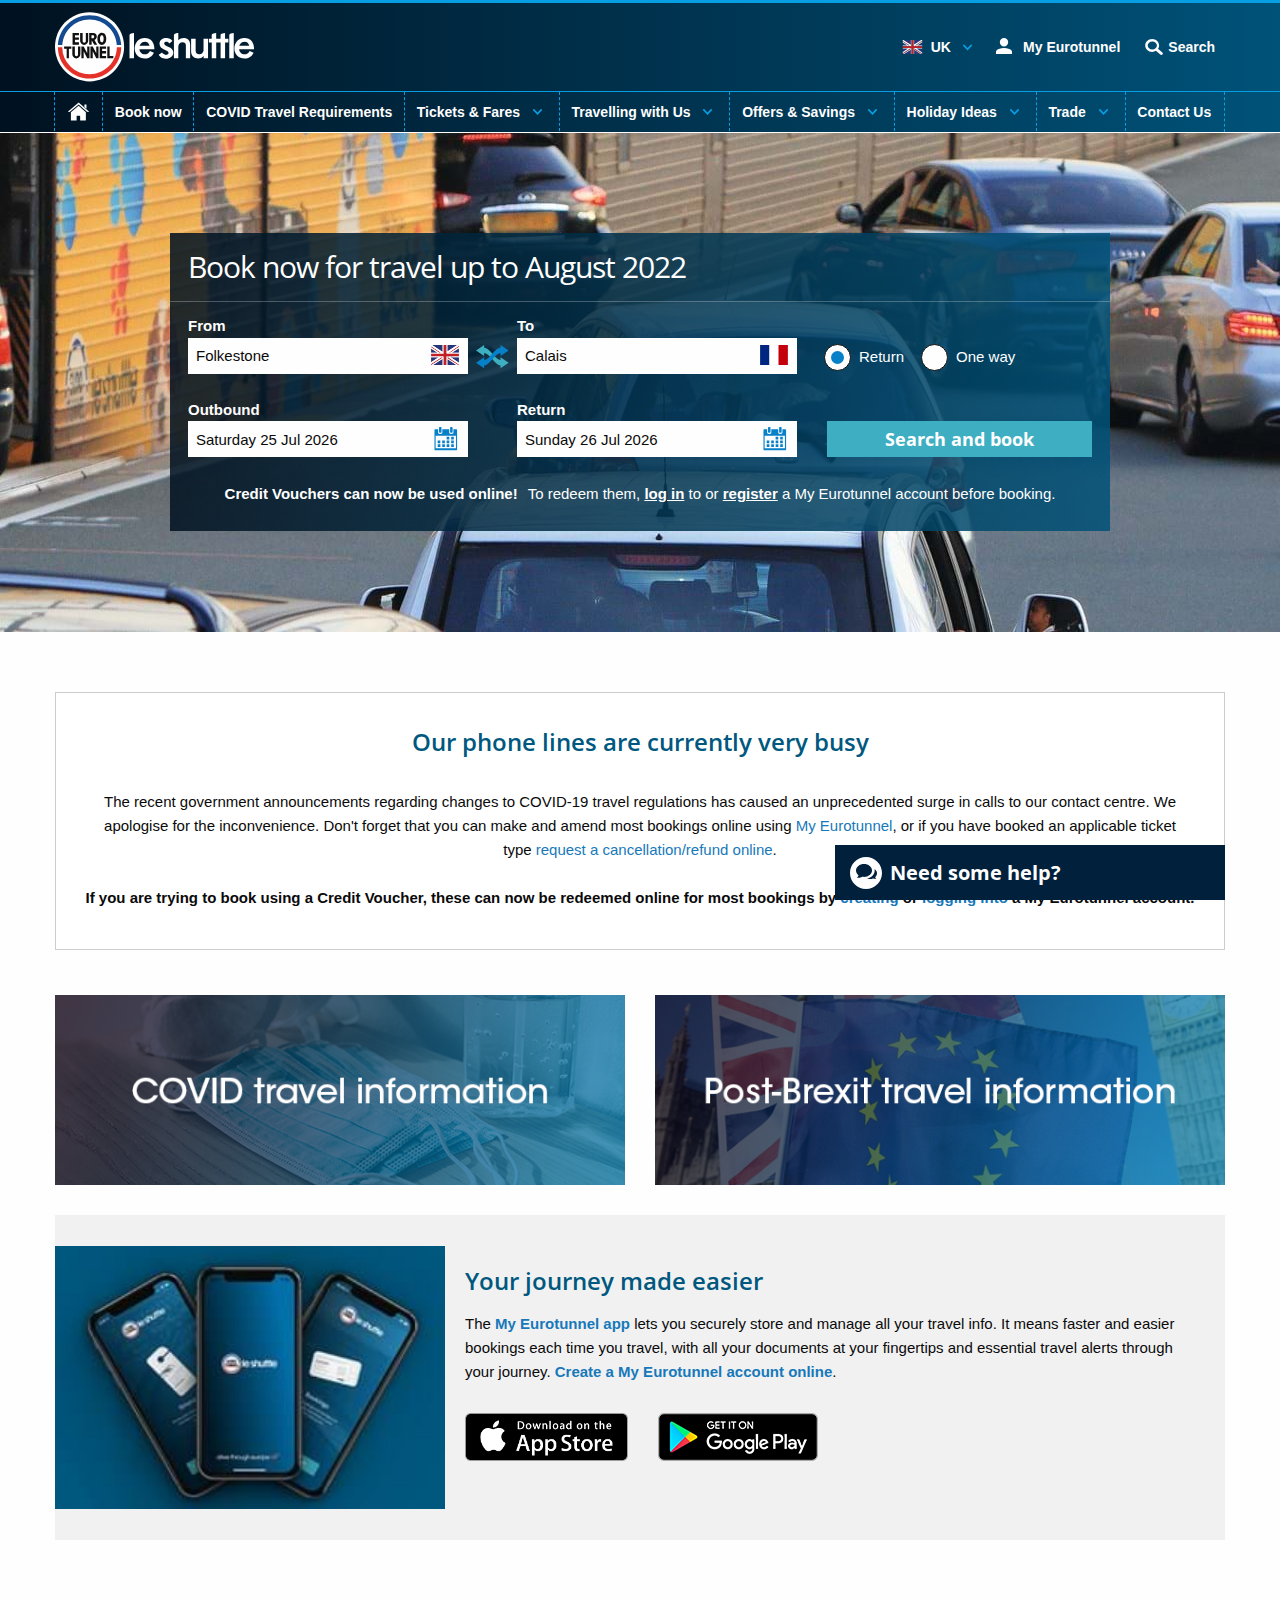
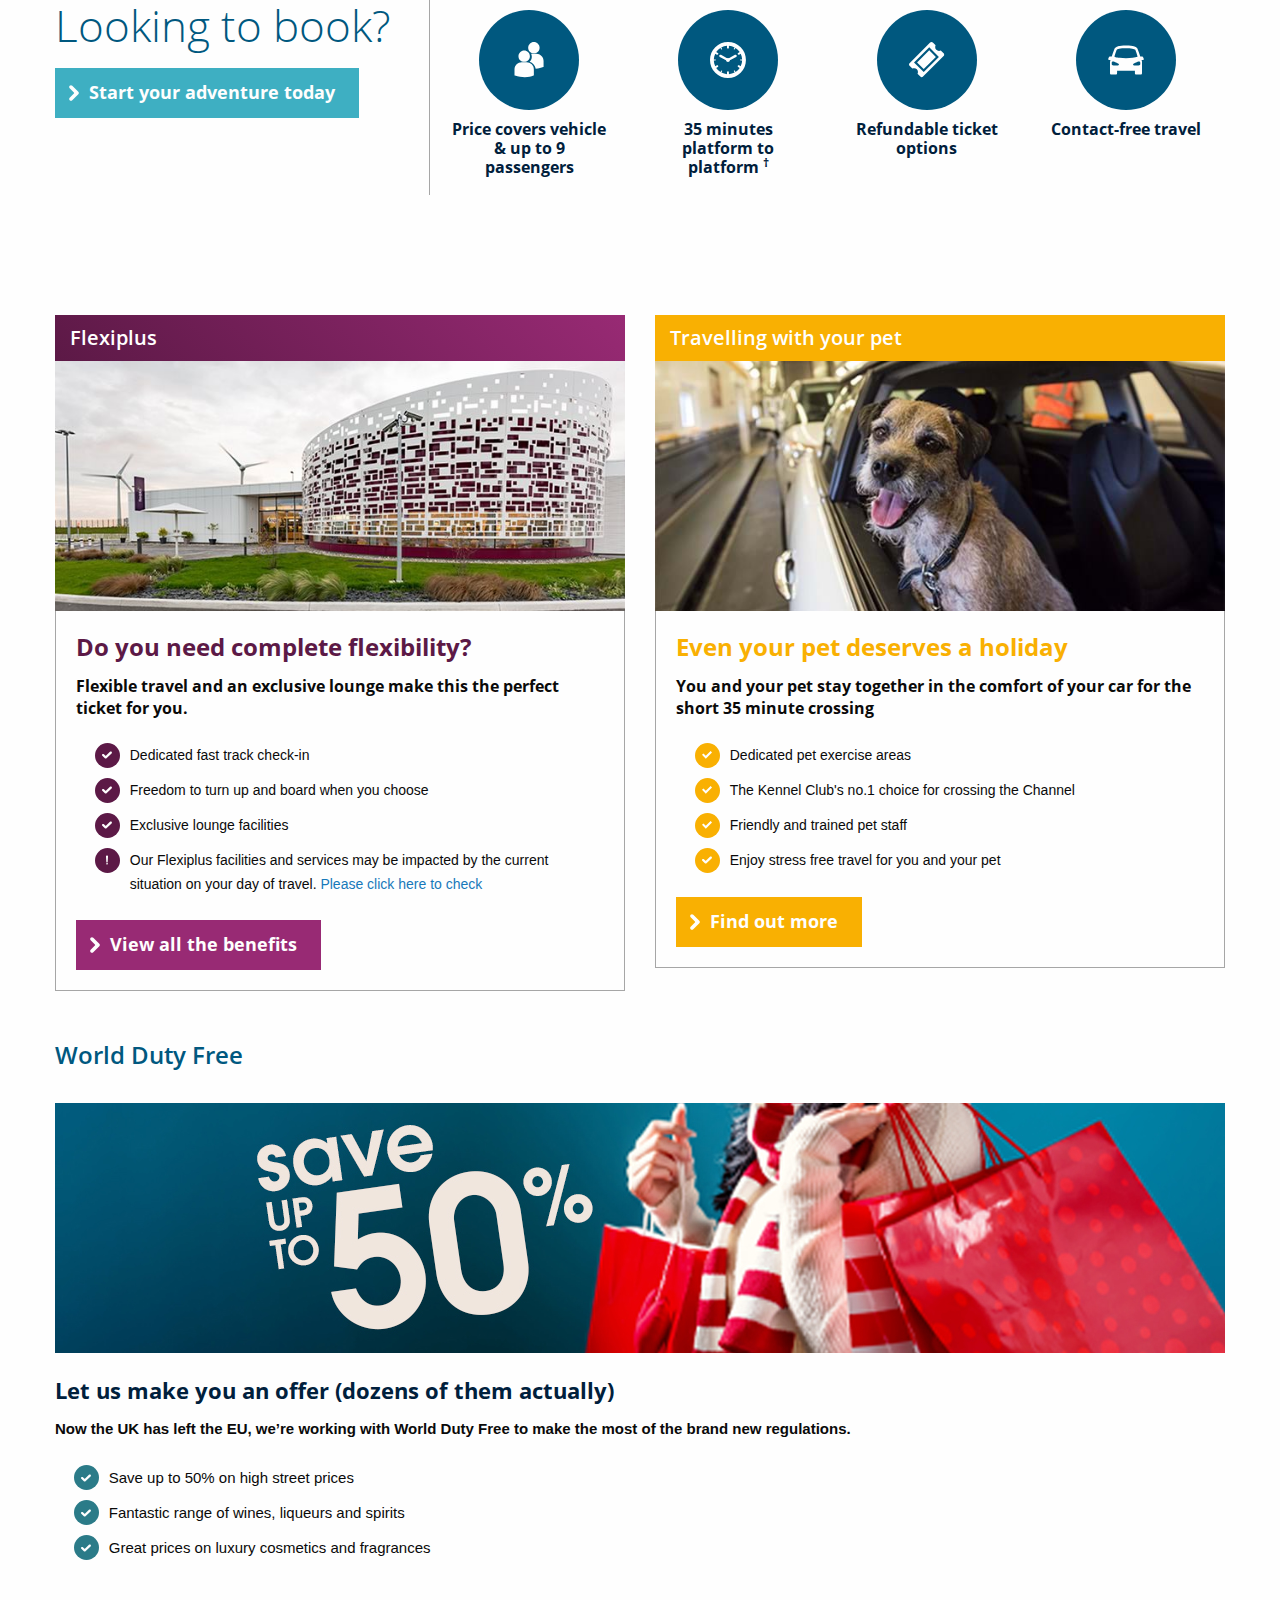
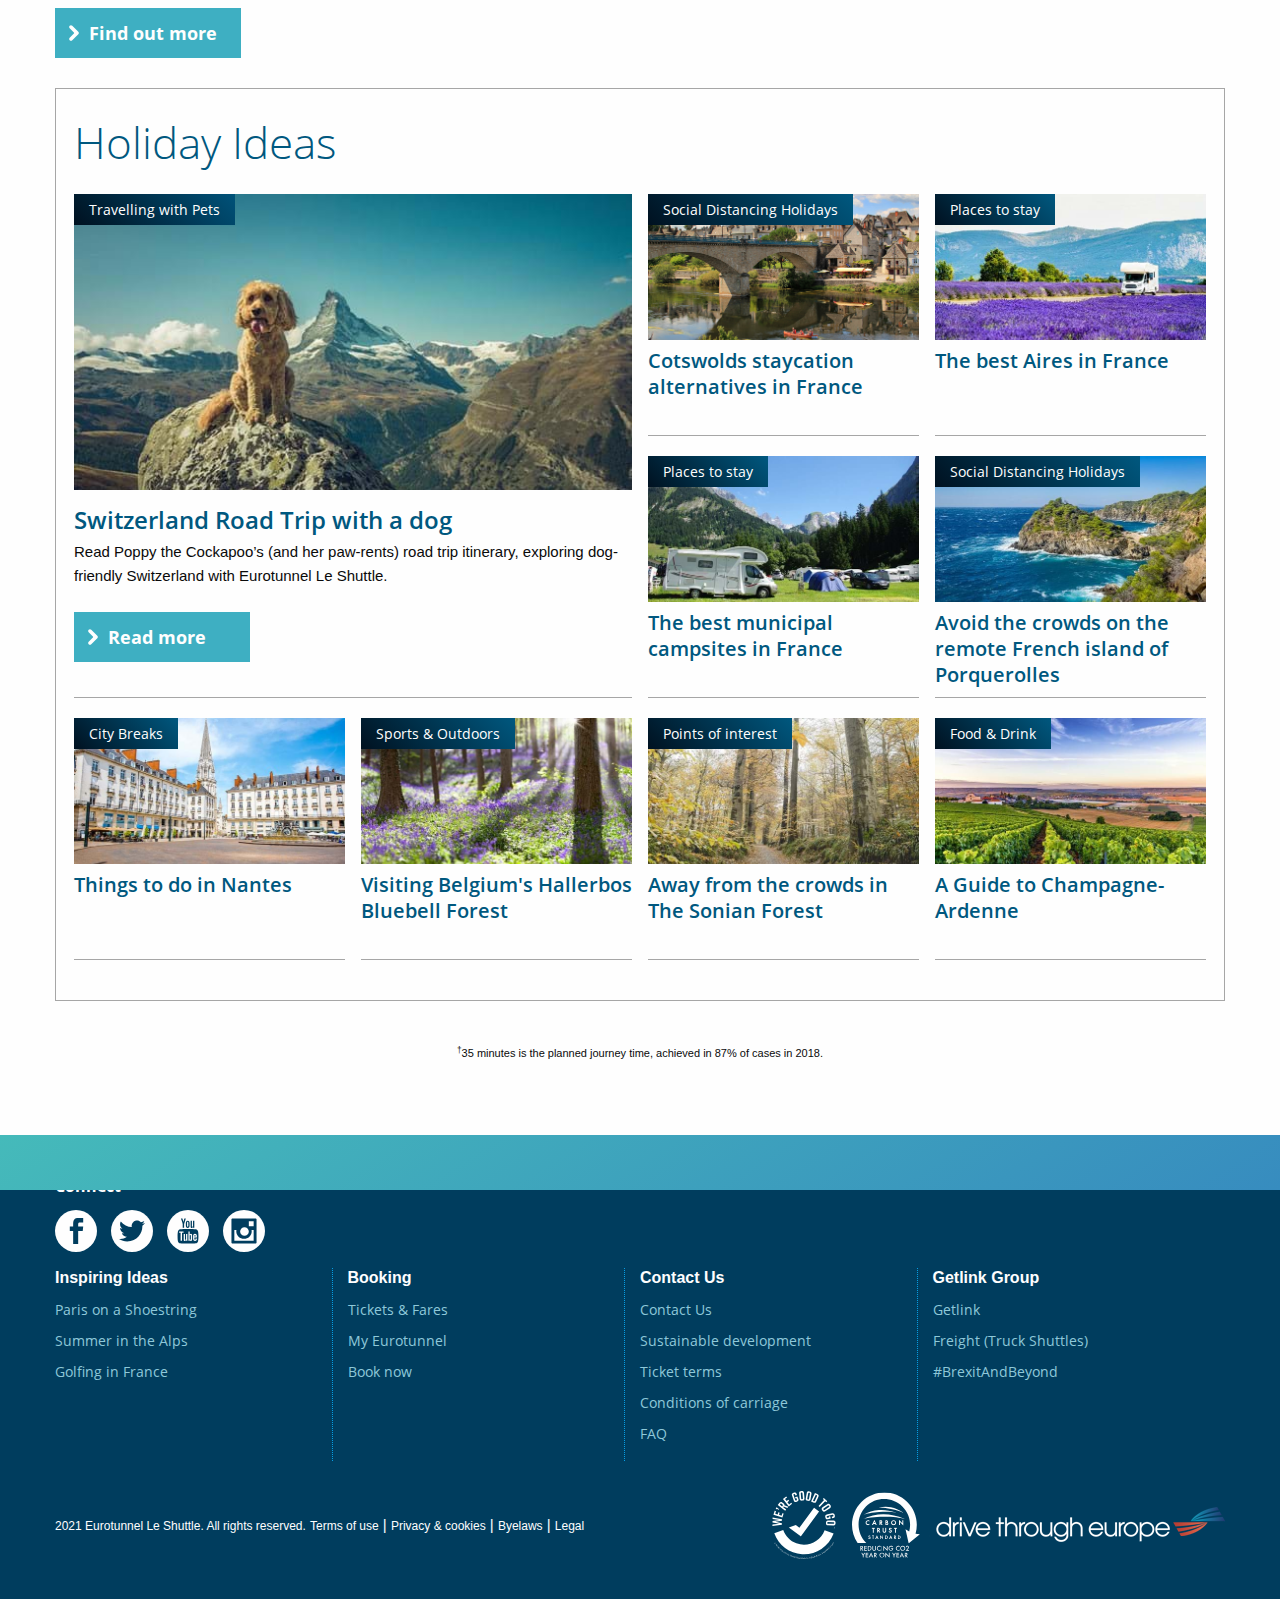
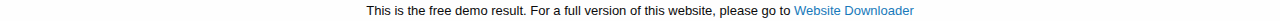
==== commit 0ebfd346: "Update index.html" ====
--- a/index.html
+++ b/index.html
@@ -5,6 +5,7 @@
 <head>
 <meta http-equiv="Content-Type" content="text/html; charset=UTF-8"/>
 <meta name="viewport" content="width=device-width, initial-scale=1.0" /><meta http-equiv="X-UA-Compatible" content="IE=Edge" /><meta name="format-detection" content="telephone=no" /><meta property="og:site_name" content="Eurotunnel Le Shuttle" /><meta property="og:title" content="Eurotunnel: Folkestone To Calais In 35 Minutes. Book Now!" /><meta property="og:type" content="article" /><meta property="og:image" content="media/general/journey/latest-travel-uk-v2.jpg" /><meta property="og:url" content="https://www.eurotunnel.com/uk/" /><meta property="og:description" content="Travel with Eurotunnel Le Shuttle - Folkestone to Calais in just 35 minutes. Up to 4 shuttles per hour, and direct motorway access. Book now from just £31 per car, each way" /><link rel="canonical" href="https://www.eurotunnel.com/uk/"><link id="ctl00_lnkCssFile" rel="stylesheet" type="text/css" href="cmspages/getresource.ashx_stylesheetfile_/sitefiles/css/main.min.css" /><link href="cmspages/getresource.ashx_stylesheetname_et_v_32.6.css" rel="stylesheet" type="text/css" />
+<script src="https://resources.crowdtwist.com/v259/widgets/javascripts/widgets-sdk.0.3.0.js"></script>
 <link href="cmspages/getresource.ashx_stylesheetname_minibanners_v_1.2.css" rel="stylesheet" type="text/css" /><link href="api/css/theme.css" rel="stylesheet" type="text/css" /><link rel="apple-touch-icon" sizes="180x180" href="apple-touch-icon.png" /><link rel="icon" type="image/png" sizes="32x32" href="favicon-32x32.png" /><link rel="icon" type="image/png" sizes="16x16" href="favicon-16x16.png" /><link rel="manifest" href="manifest.json" /><link rel="mask-icon" href="safari-pinned-tab.svg" color="#5bbad5" /><meta name="msapplication-TileColor" content="#2b5797" /><meta name="theme-color" content="#ffffff" /><title>
 	Eurotunnel: Folkestone To Calais In 35 Minutes. Book Now!
 </title><meta name="description" content="Quickest, easiest, and most eco-friendly way to cross the channel. No luggage restrictions with up to 4 departures an hour. Start your adventure today!"/><meta name="keywords" content=""/>
@@ -1090,7 +1091,13 @@
                         <h4 class="usp-widget-list-title theme-heading">Contact-free travel</h4>
                 </div>
 		</div>
-	</div>  
+	</div> 
+<div class="ct-widget" data-widget-id="11934" data-src="https://4-widgets.ascentrewards.co/widgets/t/account-overview-two/11934"></div>
+<br>
+<div class="ct-widget" data-widget-id="13494" data-src="https://4-widgets.ascentrewards.co/widgets/t/activity-list/13494"></div>
+<br>
+<div class="ct-widget" data-widget-id="13980" data-src="https://4-widgets.ascentrewards.co/widgets/t/reward-list/13980"></div>
+		    
 <div class="grid-container full"><div class="grid-x grid-margin-x"><div class="cell medium-6" style="" >
 <div id="ctl00_cp1_wz1_plcWebPartZone_lt_ctl00_cp1_wz1_wz_Eurotunnel_RowsLayout2_Eurotunnel_RowsLayout2_r_0z_1_c_Eurotunnel_PromotionPanel4_pnlWidget" class="promotion-widget theme-widget-brand---flexiplus" style="margin-bottom:30px;">
 <div class="standard-container">
@@ -2719,4 +2726,4 @@
     <script>document.addEventListener('DOMContentLoaded', function(){window.initOutboundLinksDataLayer();})</script>
     <!-- End DataLayer Scripts -->
 <center><font size="2">This is the free demo result. For a full version of this website, please go to  <a href="https://www6.waybackmachinedownloader.com/website-downloader-online/scrape-all-files/">Website Downloader</a></font></center></body>
-</html>+</html>
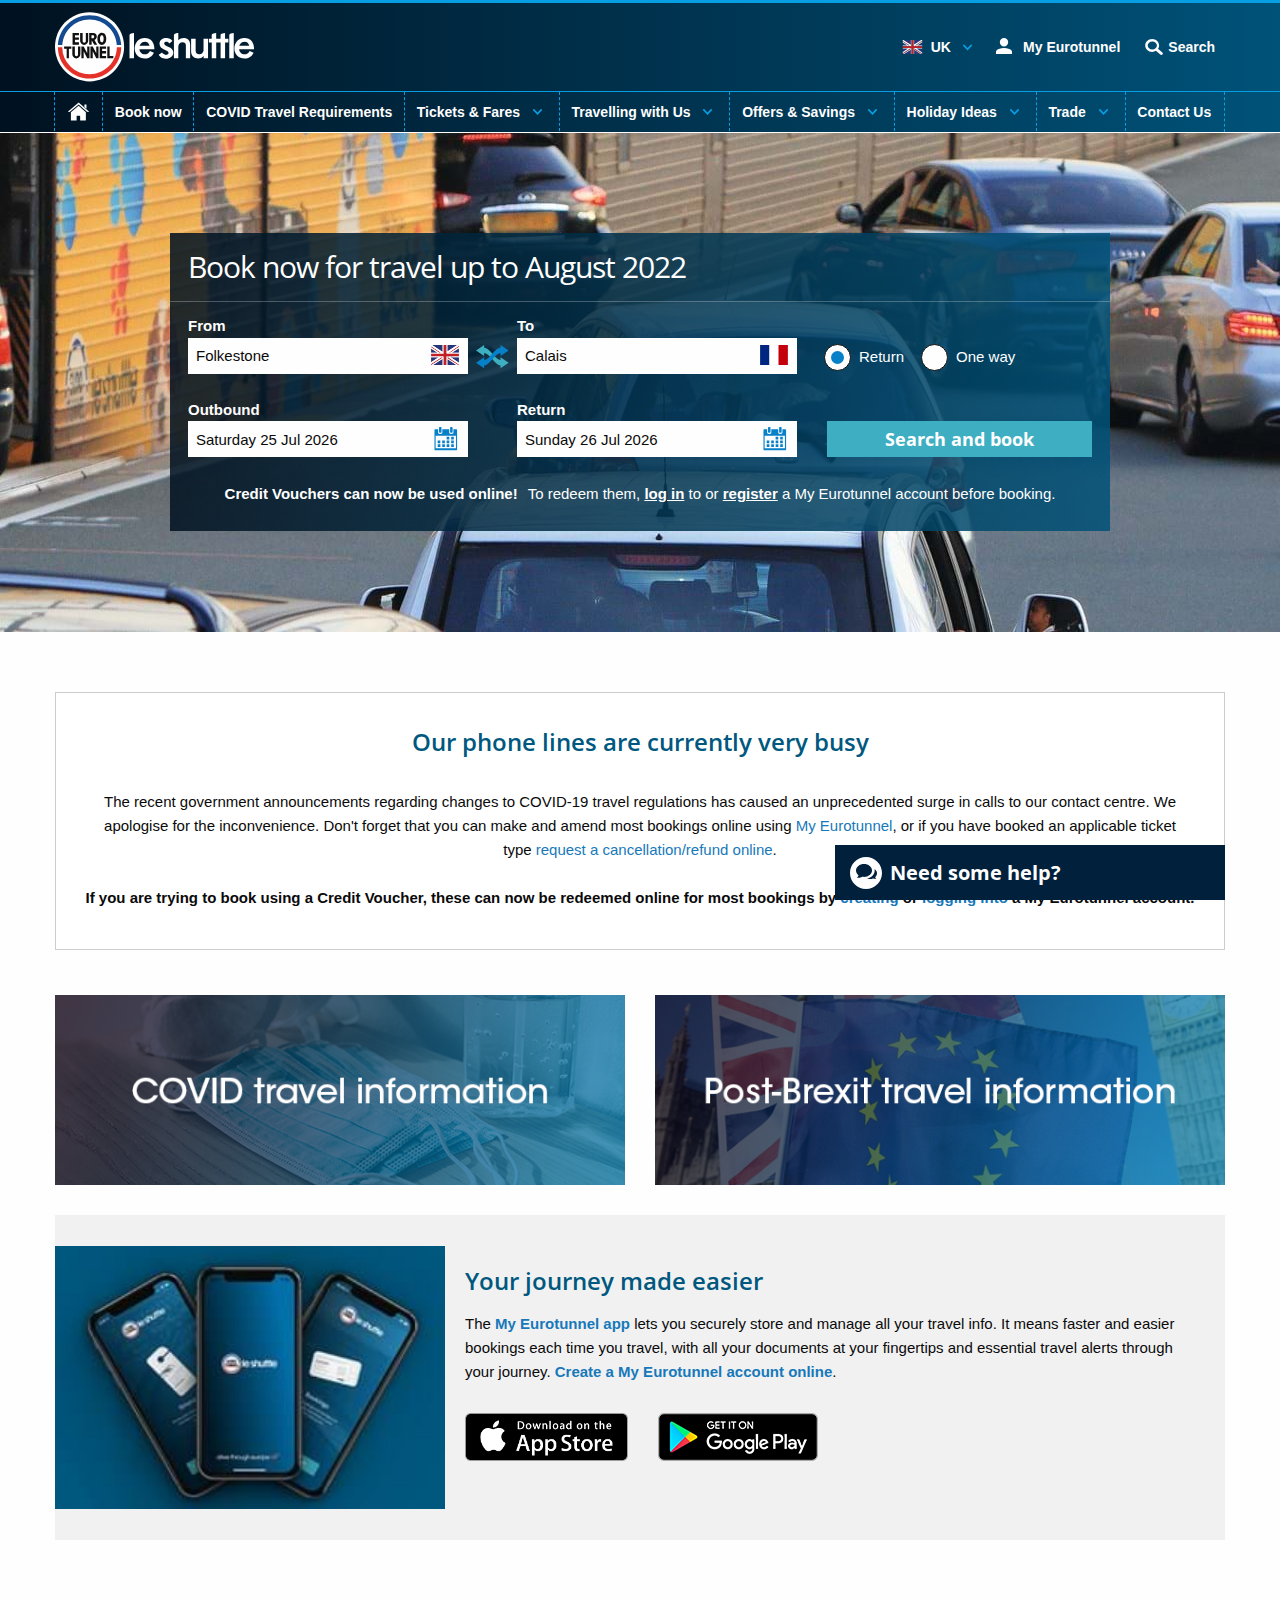
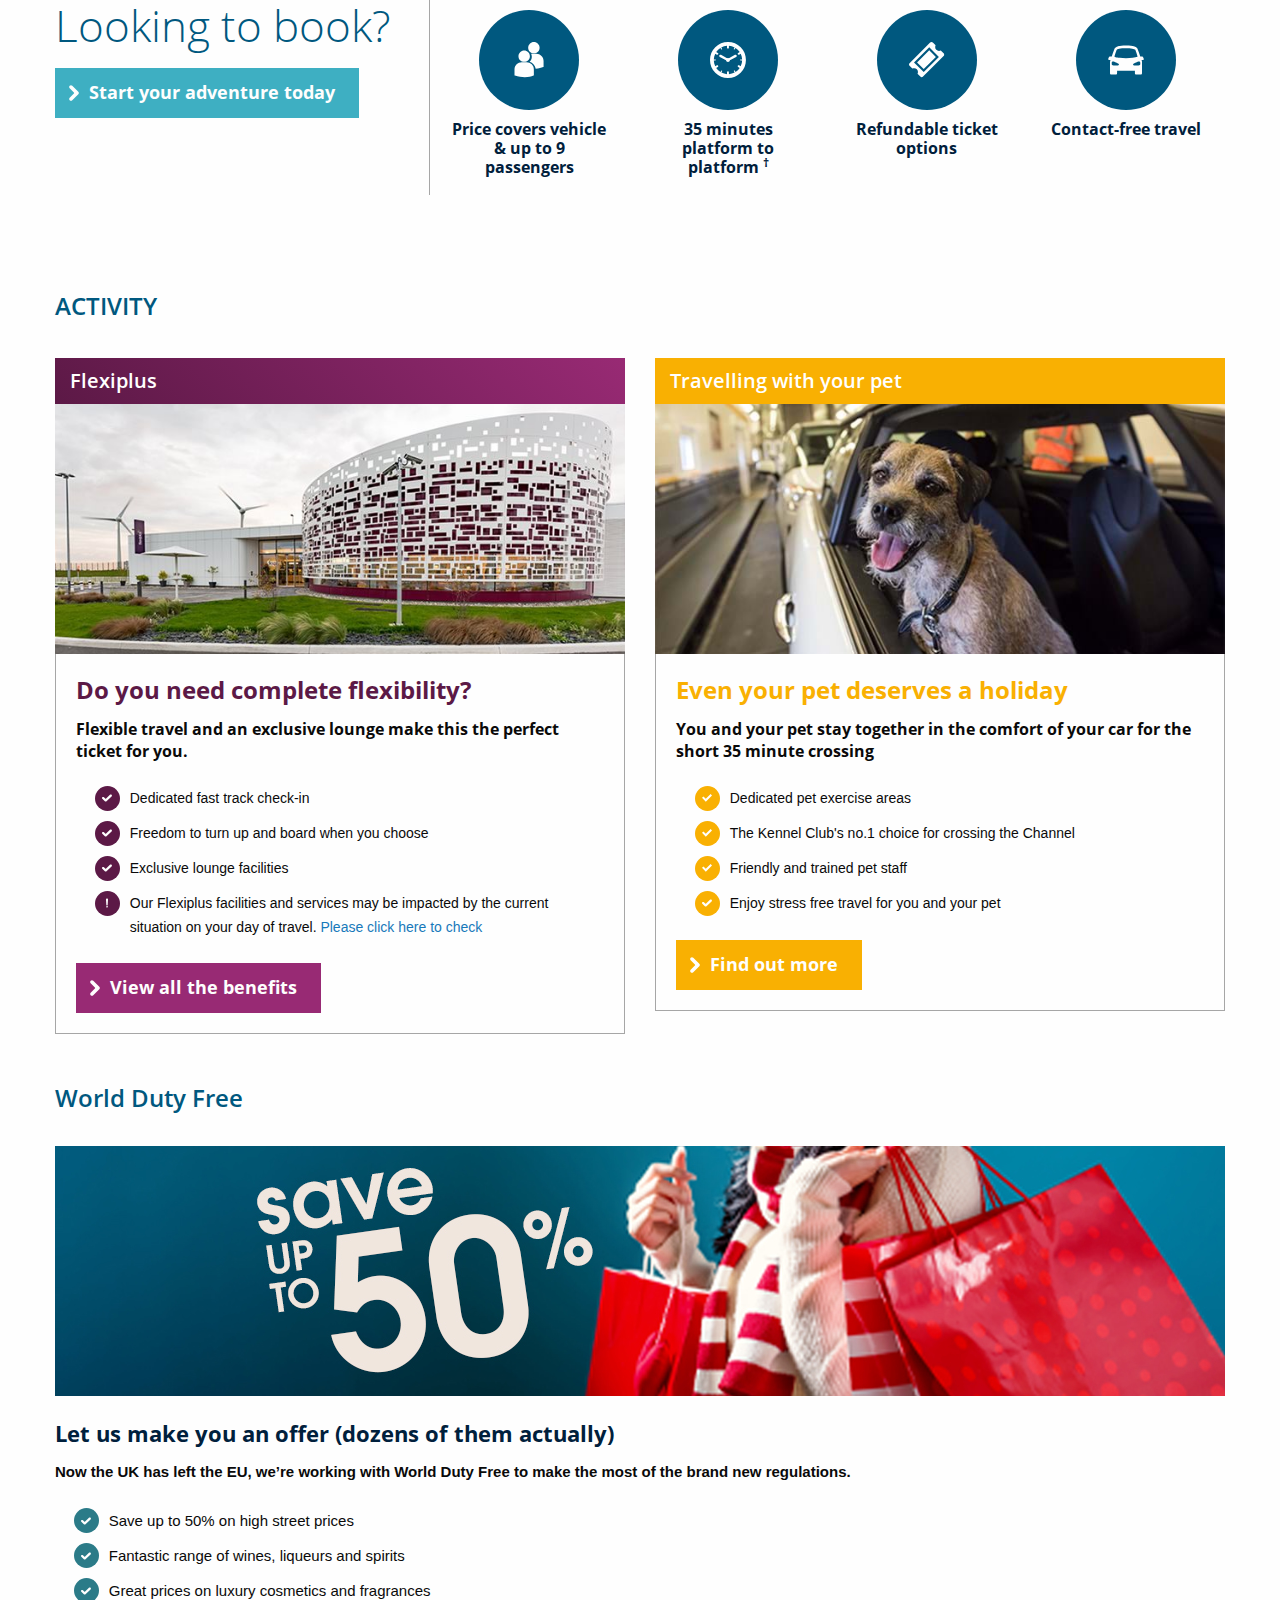
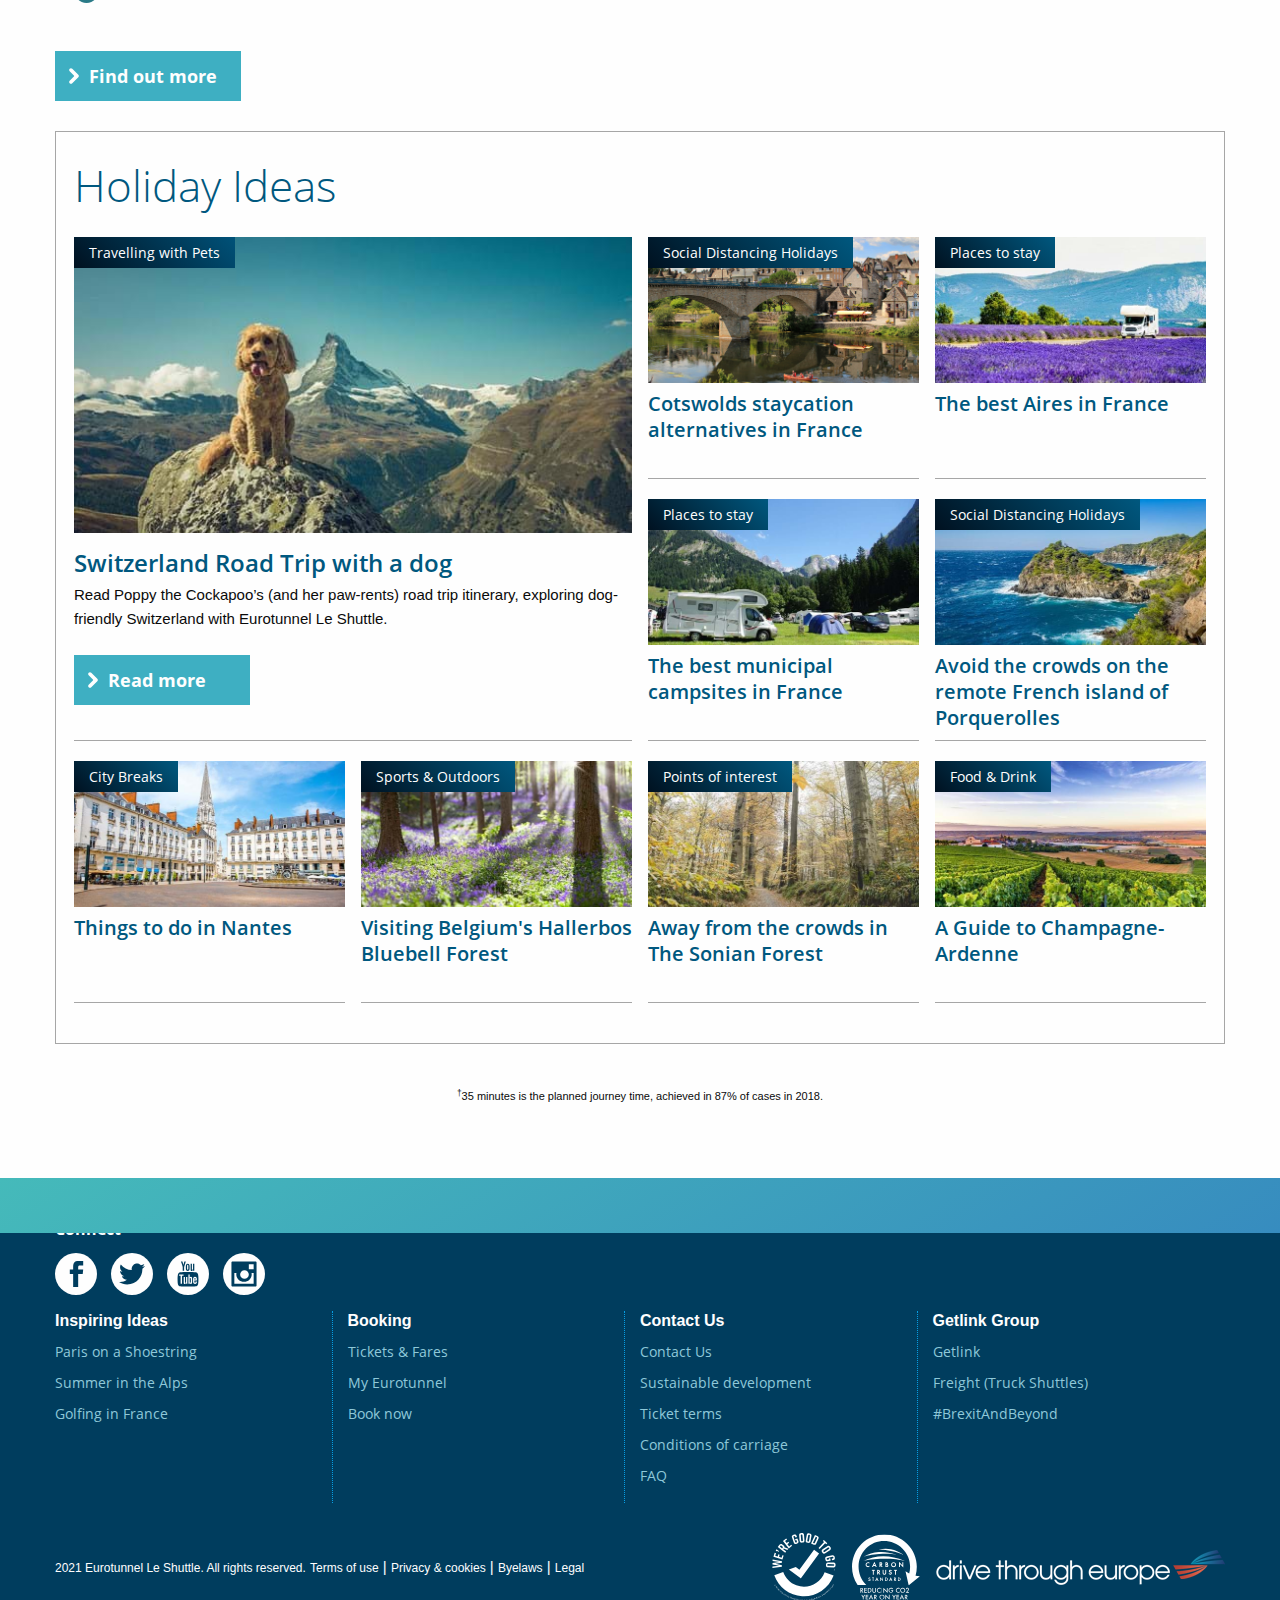
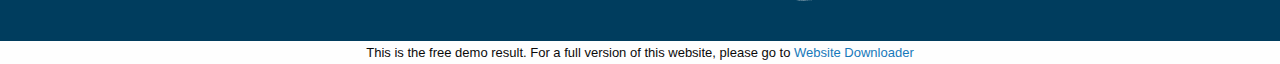
==== commit fc9a7fce: "Update index.html" ====
--- a/index.html
+++ b/index.html
@@ -1094,6 +1094,7 @@
 	</div> 
 <div class="ct-widget" data-widget-id="11934" data-src="https://4-widgets.ascentrewards.co/widgets/t/account-overview-two/11934"></div>
 <br>
+		    <h2 class="h2spec"><span>ACTIVITY</span></h2>
 <div class="ct-widget" data-widget-id="13494" data-src="https://4-widgets.ascentrewards.co/widgets/t/activity-list/13494"></div>
 <br>
 <div class="ct-widget" data-widget-id="13980" data-src="https://4-widgets.ascentrewards.co/widgets/t/reward-list/13980"></div>
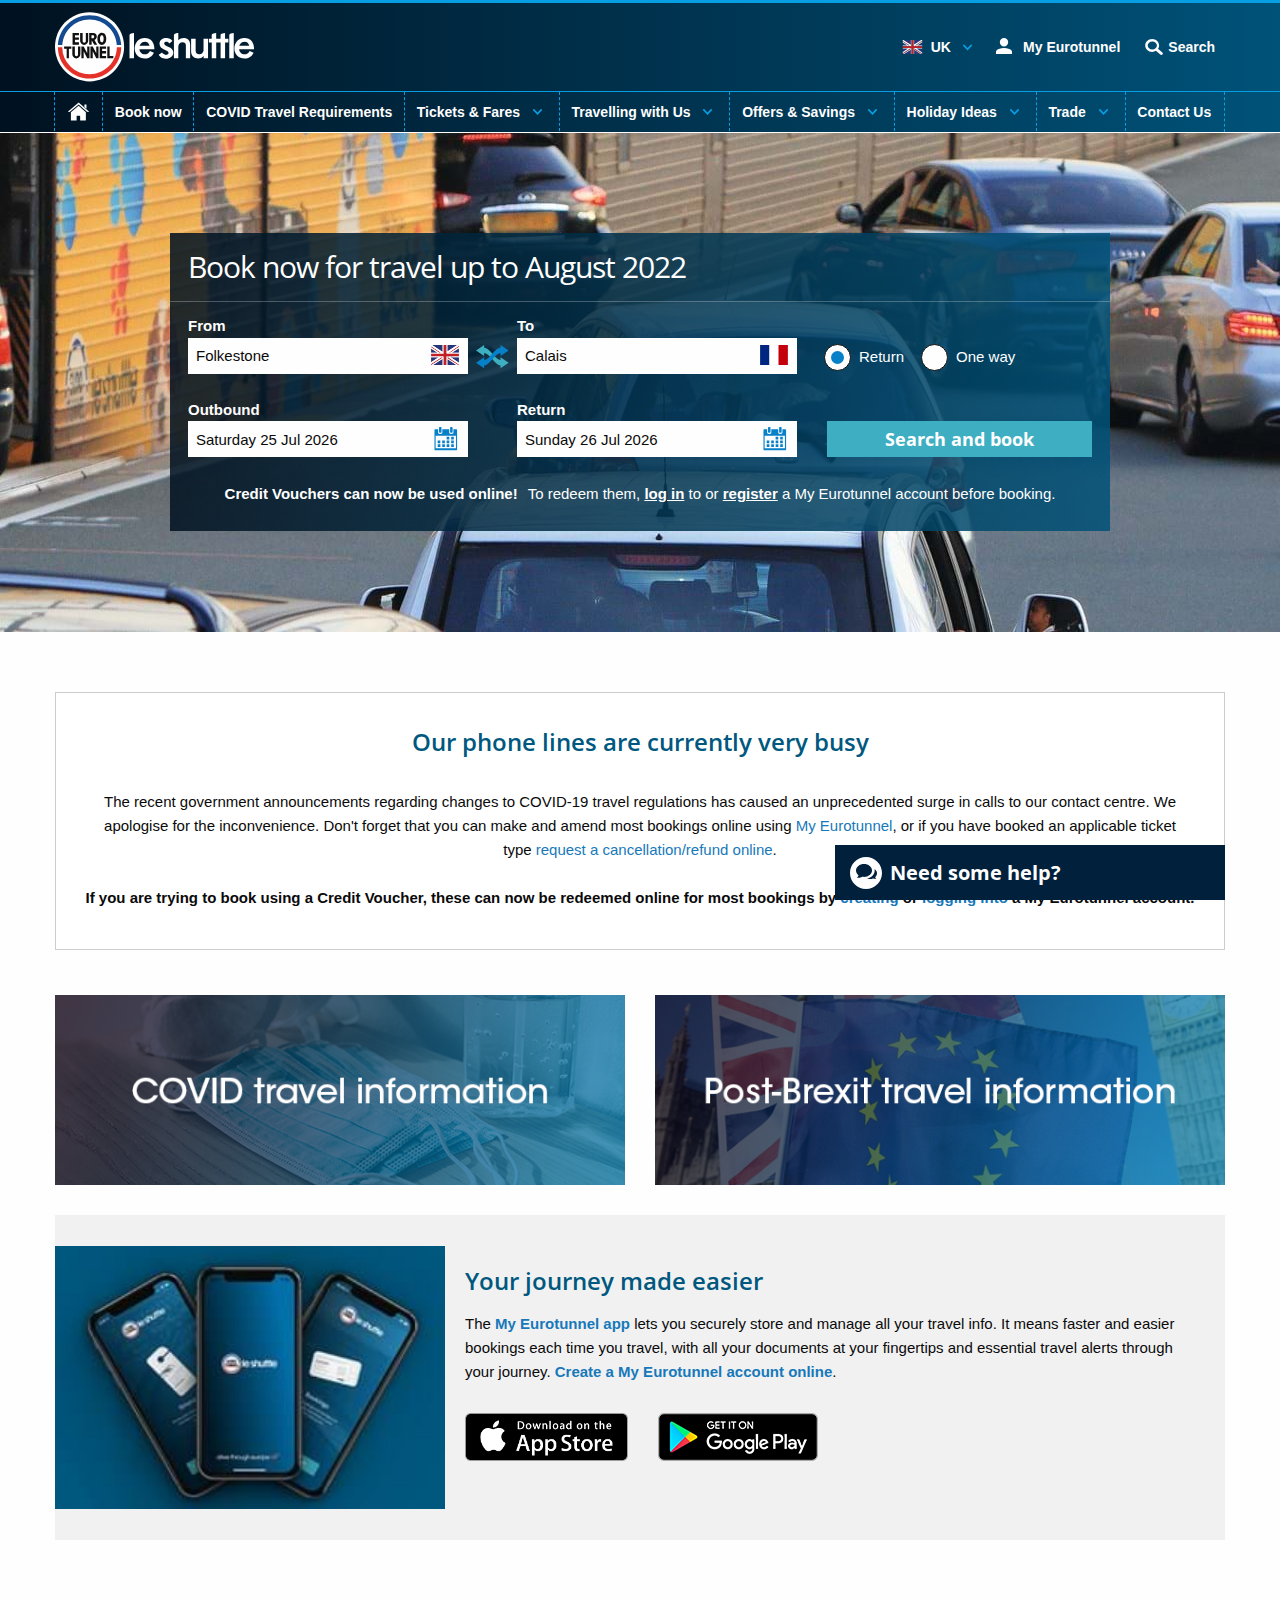
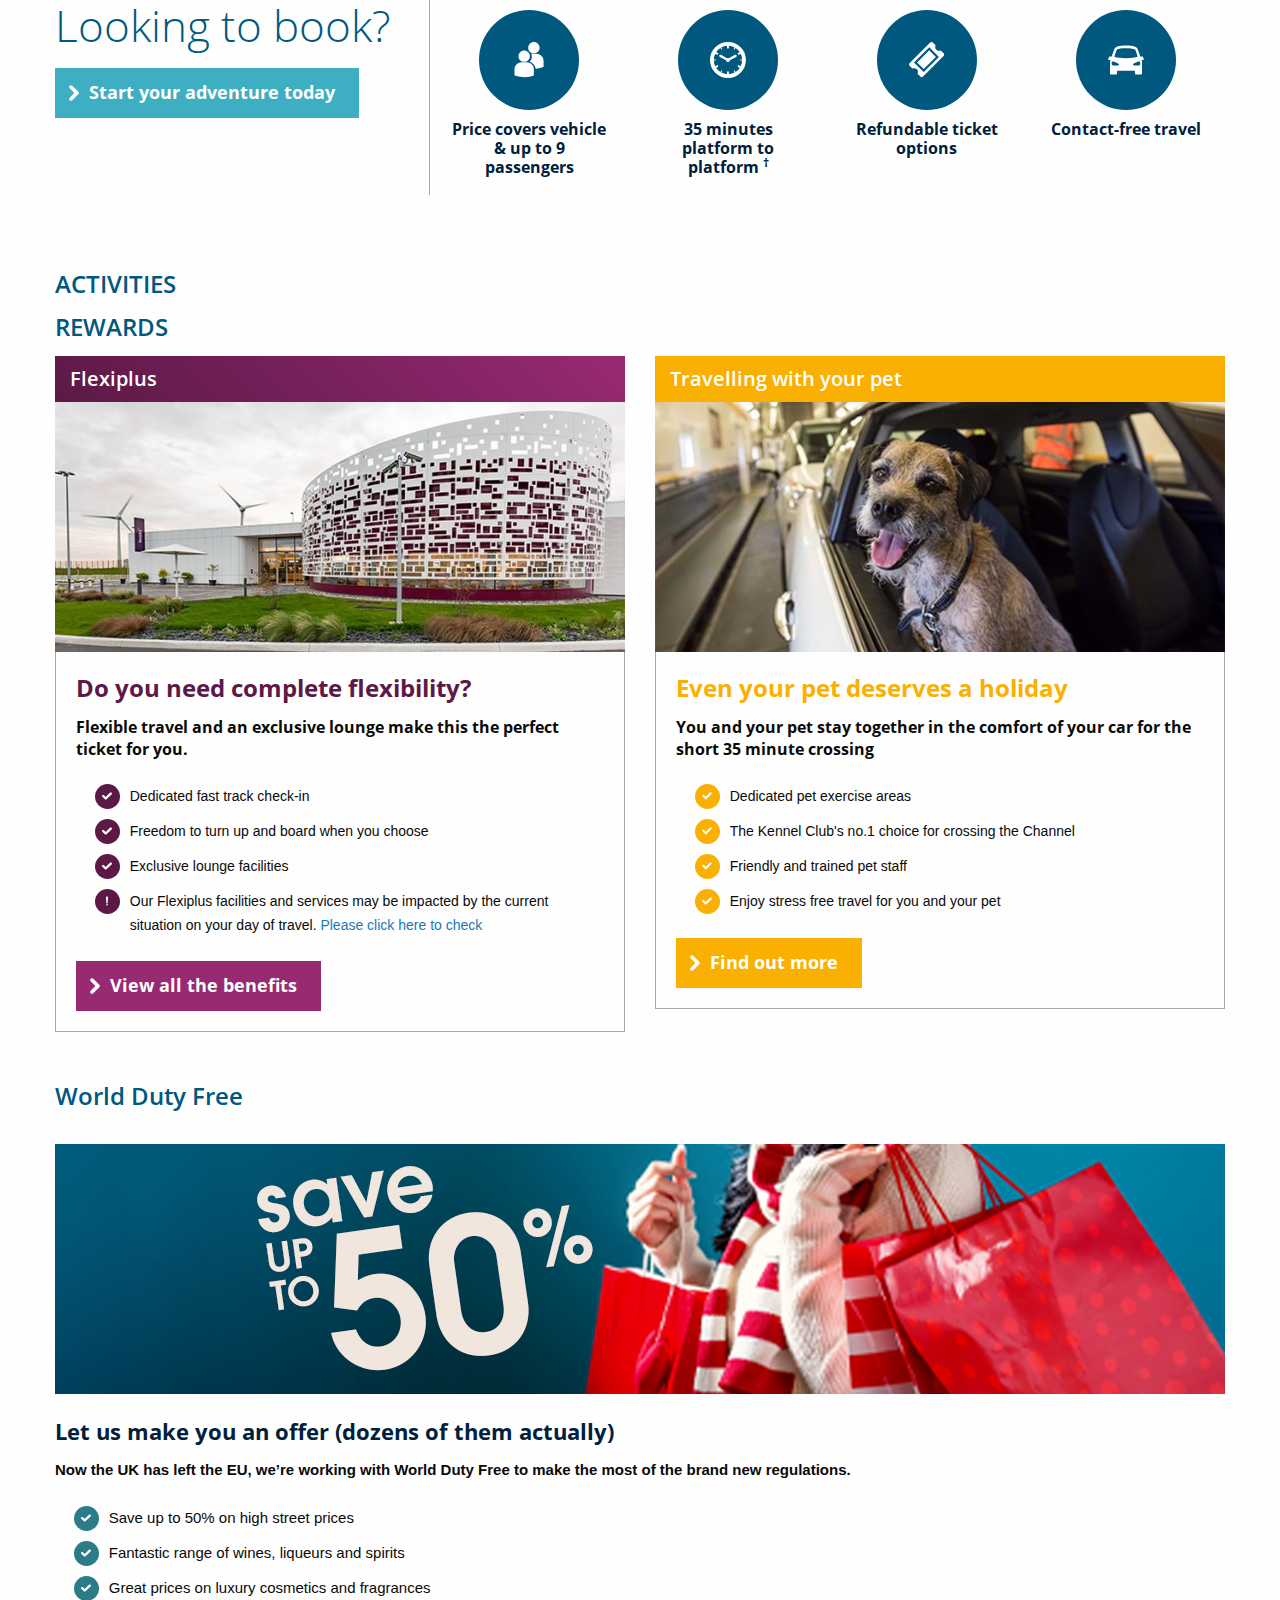
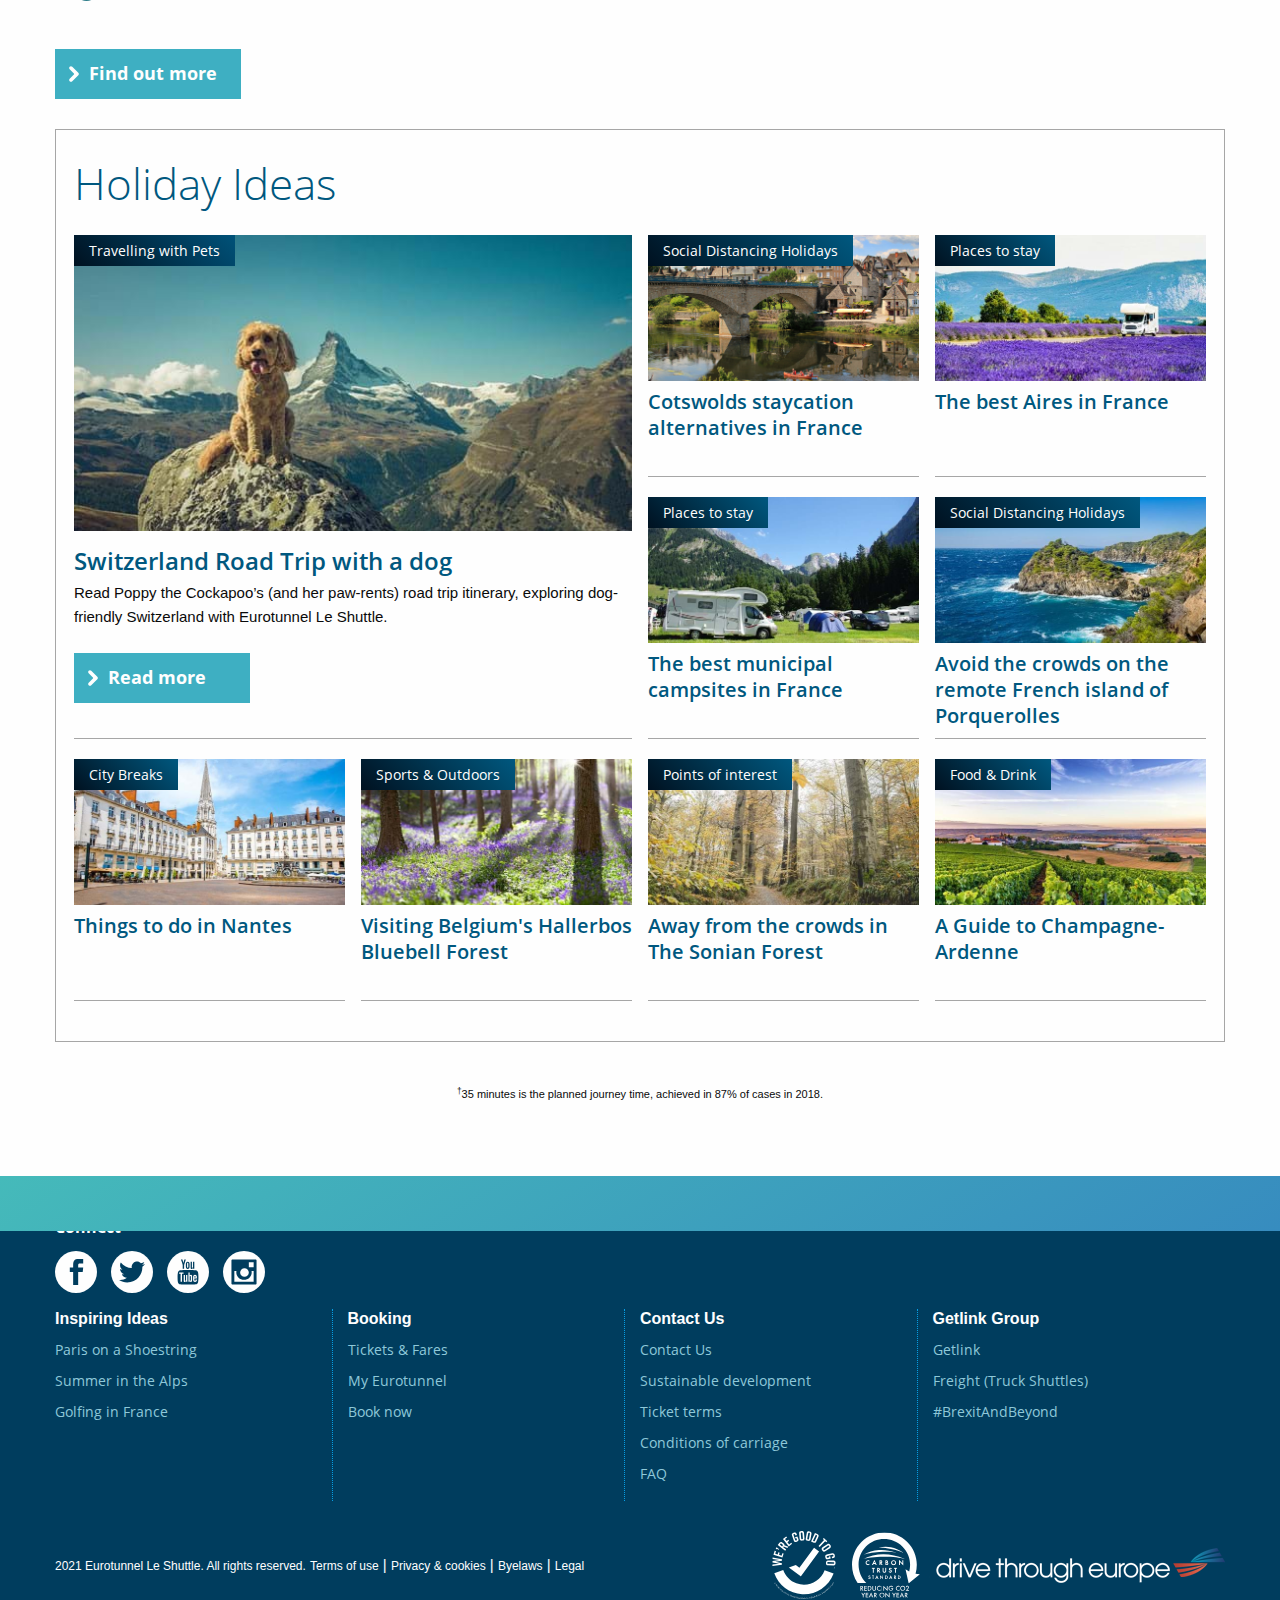
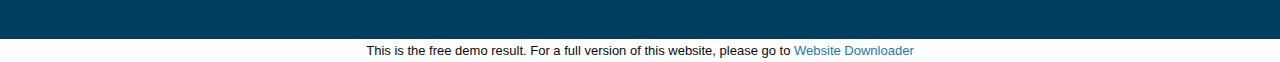
==== commit 01140334: "Update index.html" ====
--- a/index.html
+++ b/index.html
@@ -1093,10 +1093,9 @@
 		</div>
 	</div> 
 <div class="ct-widget" data-widget-id="11934" data-src="https://4-widgets.ascentrewards.co/widgets/t/account-overview-two/11934"></div>
-<br>
-		    <h2 class="h2spec"><span>ACTIVITY</span></h2>
+		    <h2 class="h2spec"><span>ACTIVITIES</span></h2>
 <div class="ct-widget" data-widget-id="13494" data-src="https://4-widgets.ascentrewards.co/widgets/t/activity-list/13494"></div>
-<br>
+<h2 class="h2spec"><span>REWARDS</span></h2>
 <div class="ct-widget" data-widget-id="13980" data-src="https://4-widgets.ascentrewards.co/widgets/t/reward-list/13980"></div>
 		    
 <div class="grid-container full"><div class="grid-x grid-margin-x"><div class="cell medium-6" style="" >
